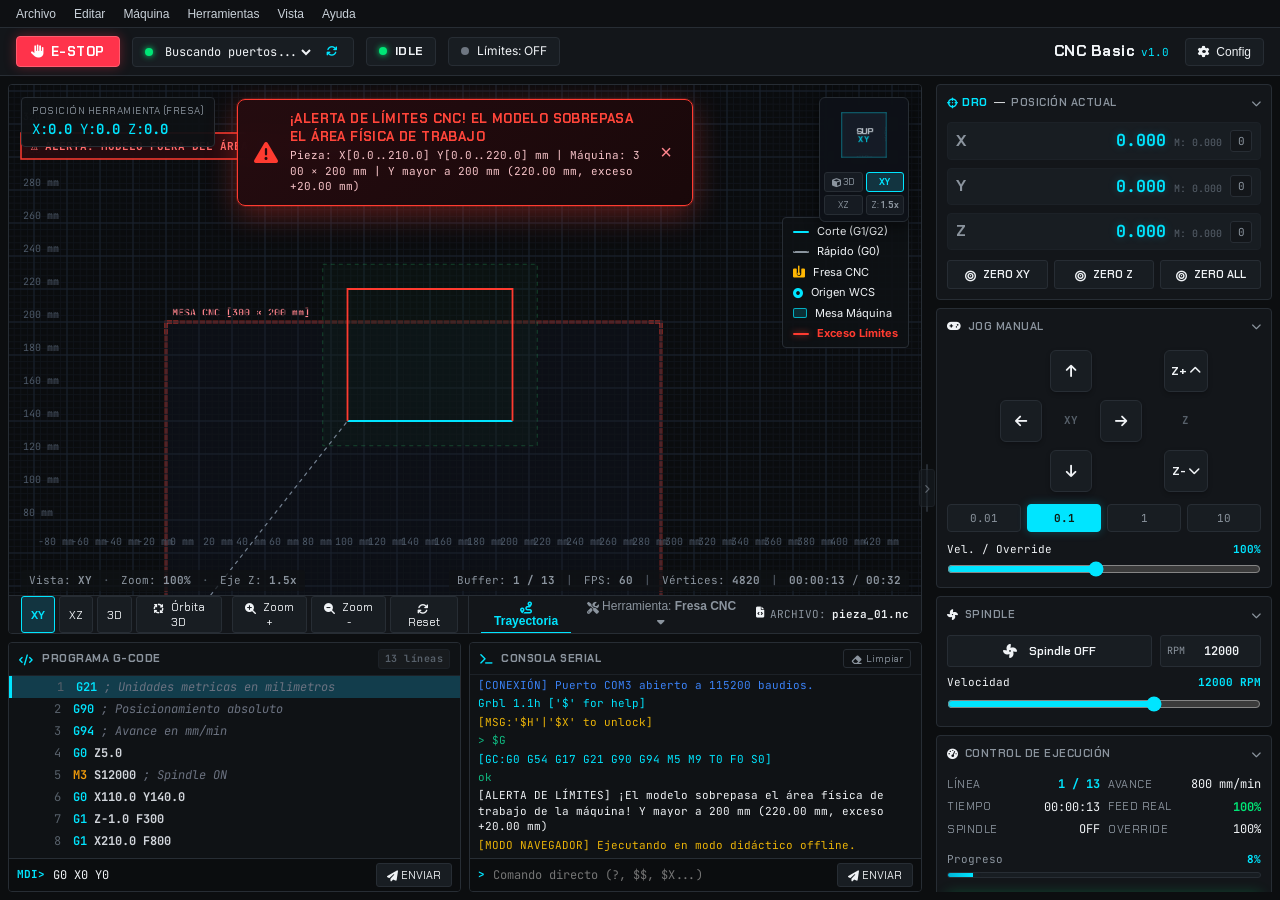
==== gui/index.html @ 0da4cb98 "Reorganizar estructura en modulos core/gui/gcode_samples, soporte para lapiz didactico y seguridad d" ====
<!DOCTYPE html>
<html lang="es">
<head>
  <meta charset="UTF-8">
  <meta name="viewport" content="width=device-width, initial-scale=1.0">
  <title>CNC Basic v1.0 - Interfaz de Control CNC Educativa</title>
  <meta name="description" content="Interfaz didáctica de control numérico computarizado (CNC) basada en firmware GRBL v1.1 para Trabajo Terminal (ESCOM - IPN).">
  <!-- Google Fonts -->
  <link rel="preconnect" href="https://fonts.googleapis.com">
  <link rel="preconnect" href="https://fonts.gstatic.com" crossorigin>
  <link href="https://fonts.googleapis.com/css2?family=Chakra+Petch:wght@400;600;700&family=Inter:wght@400;500;600;700&family=JetBrains+Mono:wght@400;500;700&display=swap" rel="stylesheet">
  <!-- Font Awesome CDN -->
  <link rel="stylesheet" href="https://cdnjs.cloudflare.com/ajax/libs/font-awesome/6.5.1/css/all.min.css" integrity="sha512-DTOQO9RWCH3ppGqcWaEA1BIZOC6xxalwEsw9c2QQeAIftl+Vegovlnee1c9QX4TctnWMn13TZye+giMm8e2LwA==" crossorigin="anonymous" referrerpolicy="no-referrer" />
  <link rel="stylesheet" href="styles.css">
</head>
<body class="theme-dark">

  <!-- ================= TOP MENUBAR ================= -->
  <header class="app-menubar" id="main-menubar">
    <nav class="menu-nav">
      <div class="menu-item" id="menu-archivo">
        <button class="menu-btn" type="button">Archivo</button>
        <div class="dropdown-menu">
          <button class="dropdown-item" id="btn-menu-open-file"><i class="fa-solid fa-folder-open"></i> Abrir Archivo G-Code... <span class="shortcut">Ctrl+O</span></button>
          <button class="dropdown-item" id="btn-menu-load-sample"><i class="fa-solid fa-file-code"></i> Cargar pieza_01.nc (Demo)</button>
          <div class="dropdown-divider"></div>
          <button class="dropdown-item" id="btn-menu-save-gcode"><i class="fa-solid fa-floppy-disk"></i> Guardar G-Code <span class="shortcut">Ctrl+S</span></button>
          <div class="dropdown-divider"></div>
          <button class="dropdown-item" id="btn-menu-export-log"><i class="fa-solid fa-file-export"></i> Exportar Bitácora de Sesión</button>
        </div>
      </div>

      <div class="menu-item" id="menu-editar">
        <button class="menu-btn" type="button">Editar</button>
        <div class="dropdown-menu">
          <button class="dropdown-item" id="btn-menu-clear-gcode"><i class="fa-solid fa-eraser"></i> Limpiar Programa</button>
          <button class="dropdown-item" id="btn-menu-clear-console"><i class="fa-solid fa-trash-can"></i> Limpiar Consola Serial</button>
        </div>
      </div>

      <div class="menu-item" id="menu-maquina">
        <button class="menu-btn" type="button">Máquina</button>
        <div class="dropdown-menu">
          <button class="dropdown-item" id="btn-menu-homing"><i class="fa-solid fa-house"></i> Ciclo de Homing ($H)</button>
          <button class="dropdown-item" id="btn-menu-unlock"><i class="fa-solid fa-lock-open"></i> Desbloquear Alarma ($X)</button>
          <button class="dropdown-item" id="btn-menu-reset-grbl"><i class="fa-solid fa-rotate-right"></i> Reset Software (Ctrl+X)</button>
          <div class="dropdown-divider"></div>
          <button class="dropdown-item" id="btn-menu-goto-origin"><i class="fa-solid fa-location-crosshairs"></i> Ir a Cero Pieza (G0 X0 Y0 Z0)</button>
        </div>
      </div>

      <div class="menu-item" id="menu-herramientas">
        <button class="menu-btn" type="button">Herramientas</button>
        <div class="dropdown-menu">
          <button class="dropdown-item" id="btn-menu-select-tool"><i class="fa-solid fa-pen-ruler"></i> Tipo de Herramienta (Fresa / Lápiz)...</button>
          <div class="dropdown-divider"></div>
          <button class="dropdown-item" id="btn-menu-heightmap"><i class="fa-solid fa-layer-group"></i> Mapa de Alturas (Auto-Level)</button>
          <button class="dropdown-item" id="btn-menu-calibration"><i class="fa-solid fa-ruler-combined"></i> Asistente de Calibración Pasos/mm</button>
          <button class="dropdown-item" id="btn-menu-macros"><i class="fa-solid fa-bolt"></i> Comandos Rápidos de Usuario</button>
        </div>
      </div>

      <div class="menu-item" id="menu-vista">
        <button class="menu-btn" type="button">Vista</button>
        <div class="dropdown-menu">
          <button class="dropdown-item" id="btn-menu-view-xy"><i class="fa-solid fa-vector-square"></i> Vista XY (Planta)</button>
          <button class="dropdown-item" id="btn-menu-view-xz"><i class="fa-solid fa-bars-staggered"></i> Vista XZ (Frontal)</button>
          <button class="dropdown-item" id="btn-menu-view-3d"><i class="fa-solid fa-cube"></i> Vista 3D Isométrica</button>
          <div class="dropdown-divider"></div>
          <button class="dropdown-item" id="btn-menu-toggle-grid"><i class="fa-solid fa-border-all"></i> Alternar Cuadrícula</button>
          <button class="dropdown-item" id="btn-menu-fullscreen"><i class="fa-solid fa-expand"></i> Pantalla Completa <span class="shortcut">F11</span></button>
        </div>
      </div>

      <div class="menu-item" id="menu-ayuda">
        <button class="menu-btn" type="button">Ayuda</button>
        <div class="dropdown-menu">
          <button class="dropdown-item" id="btn-menu-gcode-dict"><i class="fa-solid fa-book-bookmark"></i> Diccionario G-Code Interactivo</button>
          <button class="dropdown-item" id="btn-menu-manual"><i class="fa-solid fa-book-open"></i> Guía Rápida de Operación CNC</button>
          <div class="dropdown-divider"></div>
          <button class="dropdown-item" id="btn-menu-about"><i class="fa-solid fa-circle-info"></i> Acerca de CNC Basic v1.0 (TT ESCOM)</button>
        </div>
      </div>
    </nav>
  </header>

  <!-- ================= TOP HEADER STATUS BAR ================= -->
  <section class="app-statusbar" id="main-statusbar">
    <div class="statusbar-left">
      <!-- Big E-STOP Button -->
      <button class="btn-estop" id="btn-estop" title="Parada de Emergencia Inmediata">
        <i class="fa-solid fa-hand estop-icon"></i> E-STOP
      </button>

      <!-- Serial Port Dropdown Pill -->
      <div class="status-pill pill-port" id="pill-serial-port">
        <span class="indicator-dot dot-connected" id="port-status-dot"></span>
        <select class="port-select" id="select-com-port" title="Puerto COM detectado">
          <option value="" disabled selected>Buscando puertos...</option>
        </select>
        <button class="btn-refresh-port" id="btn-refresh-ports" type="button" title="Actualizar puertos COM">
          <i class="fa-solid fa-arrows-rotate"></i>
        </button>
      </div>

      <!-- Machine State Pill -->
      <div class="status-pill pill-state" id="pill-machine-state">
        <span class="indicator-dot dot-idle" id="state-status-dot"></span>
        <span class="state-label" id="lbl-machine-state">IDLE</span>
      </div>

      <!-- Quick Unlock Alarm Button ($X) -->
      <button class="btn-quick-unlock hidden" id="btn-quick-unlock" title="Desbloquear Alarma de Seguridad ($X)">
        <i class="fa-solid fa-lock-open"></i> DESBLOQUEAR ($X)
      </button>

      <!-- Limits Pill -->
      <div class="status-pill pill-limits" id="pill-limits-state" title="Estado de sensores de límite fin de carrera">
        <span class="indicator-dot dot-off" id="limits-status-dot"></span>
        <span class="limits-label" id="lbl-limits-state">Límites: OFF</span>
      </div>
    </div>

    <div class="statusbar-right">
      <div class="app-branding">
        <span class="brand-title">CNC Basic</span>
        <span class="brand-version">v1.0</span>
      </div>
      <button class="btn-config" id="btn-open-config" title="Configuración del Sistema">
        <i class="fa-solid fa-gear gear-icon"></i> Config
      </button>
    </div>
  </section>

  <!-- ================= MAIN WORKSPACE GRID ================= -->
  <main class="app-workspace">

    <!-- LEFT COLUMN: VISUALIZER + BOTTOM PANELS -->
    <div class="workspace-center">

      <!-- 2D / 3D CANVAS VISUALIZER CONTAINER -->
      <section class="visualizer-container" id="visualizer-container">
        <!-- Floating Tool Position Badge (Top-Left) -->
        <div class="overlay-floating-badge badge-pos" id="badge-tool-pos">
          <span class="badge-title" id="lbl-badge-tool-title">POSICIÓN HERRAMIENTA (FRESA)</span>
          <span class="badge-coords">X:<b id="v-tool-x">0.0</b> Y:<b id="v-tool-y">0.0</b> Z:<b id="v-tool-z">0.0</b></span>
        </div>

        <!-- Cubo de Navegación 3D (ViewCube) para orientarse y moverse en los 3 ejes -->
        <div class="viewcube-container" id="viewcube-container" title="Cubo de Navegación 3D - Clic en caras o arrastre para orbitar en los 3 ejes (X, Y, Z)">
          <div class="viewcube-stage" id="viewcube-stage">
            <div class="viewcube-cube" id="viewcube-cube">
              <div class="viewcube-face face-top" data-face="top" title="Vista Superior (Plano XY)">
                <span>SUP</span>
                <span class="sub-label">XY</span>
              </div>
              <div class="viewcube-face face-front" data-face="front" title="Vista Frontal (Eje Z / XZ)">
                <span>FRO</span>
                <span class="sub-label">XZ</span>
              </div>
              <div class="viewcube-face face-right" data-face="right" title="Vista Lateral Derecha (YZ)">
                <span>DER</span>
                <span class="sub-label">YZ</span>
              </div>
              <div class="viewcube-face face-back" data-face="back" title="Vista Trasera">
                <span>TRA</span>
              </div>
              <div class="viewcube-face face-left" data-face="left" title="Vista Lateral Izquierda">
                <span>IZQ</span>
              </div>
              <div class="viewcube-face face-bottom" data-face="bottom" title="Vista Inferior">
                <span>INF</span>
              </div>
            </div>
          </div>
          <div class="viewcube-toolbar">
            <button class="vc-action-btn" id="vc-btn-iso" title="Vista Isométrica 3D"><i class="fa-solid fa-cube"></i> 3D</button>
            <button class="vc-action-btn" id="vc-btn-xy" title="Plano Superior XY">XY</button>
            <button class="vc-action-btn" id="vc-btn-xz" title="Plano Frontal XZ (Eje Z)">XZ</button>
            <button class="vc-action-btn" id="vc-btn-zscale" title="Realzar Profundidad del Eje Z">Z: <b id="vc-lbl-zscale">1.5x</b></button>
          </div>
        </div>

        <!-- Floating Legend Badge (Top-Right, debajo del ViewCube) -->
        <div class="overlay-floating-badge badge-legend" id="badge-legend">
          <div class="legend-row">
            <span class="legend-line line-cut"></span>
            <span class="legend-text">Corte (G1/G2)</span>
          </div>
          <div class="legend-row">
            <span class="legend-line line-rapid"></span>
            <span class="legend-text">Rápido (G0)</span>
          </div>
          <div class="legend-row">
            <i class="fa-solid fa-bore-hole legend-symbol icon-tool" id="legend-icon-tool"></i>
            <span class="legend-text" id="legend-text-tool">Fresa CNC</span>
          </div>
          <div class="legend-row">
            <i class="fa-solid fa-circle-dot legend-symbol icon-origin"></i>
            <span class="legend-text">Origen WCS</span>
          </div>
          <div class="legend-row">
            <span class="legend-symbol icon-bed"></span>
            <span class="legend-text">Mesa Máquina</span>
          </div>
          <div class="legend-row" id="legend-row-exceso" style="display: none;">
            <span class="legend-line line-cut-oob"></span>
            <span class="legend-text" style="color: #ff3b30; font-weight: bold;">Exceso Límites</span>
          </div>
        </div>

        <!-- HTML5 Interactive Canvas -->
        <div class="canvas-wrapper">
          <canvas id="cnc-canvas"></canvas>
          <!-- Banner de alerta por desbordamiento de límites de la máquina -->
          <div class="out-of-bounds-banner hidden" id="banner-limites-maquina">
            <div class="oob-content">
              <i class="fa-solid fa-triangle-exclamation oob-icon"></i>
              <div class="oob-text">
                <span class="oob-title">¡ALERTA DE LÍMITES CNC! El modelo sobrepasa el área física de trabajo</span>
                <span class="oob-desc" id="lbl-limites-detalle">Pieza: [0 a 0 mm] | Límite Máquina ($130/$131): 300 × 200 mm</span>
              </div>
            </div>
            <button class="oob-close-btn" id="btn-cerrar-alerta-limites" type="button" title="Ocultar advertencia">&times;</button>
          </div>
        </div>

        <!-- Canvas Bottom-Left Overlay -->
        <div class="overlay-bottom-left" id="overlay-view-info">
          <span>Vista: <b id="lbl-view-mode">XY</b></span>
          <span class="divider">·</span>
          <span>Zoom: <b id="lbl-view-zoom">100%</b></span>
          <span class="divider">·</span>
          <span>Eje Z: <b id="lbl-view-zscale">1.5x</b></span>
        </div>

        <!-- Canvas Bottom-Right Telemetry Overlay -->
        <div class="overlay-bottom-right" id="overlay-telemetry">
          <span>Buffer: <b id="tele-buffer">13 / 13</b></span>
          <span class="divider">|</span>
          <span>FPS: <b id="tele-fps">60</b></span>
          <span class="divider">|</span>
          <span>Vértices: <b id="tele-vertices">4820</b></span>
          <span class="divider">|</span>
          <span id="tele-time-info"><b id="tele-elapsed">00:00:13</b> / <b id="tele-total">00:08:45</b></span>
        </div>

        <!-- Visualizer Bottom Control Bar -->
        <div class="visualizer-controls-bar">
          <div class="viz-btn-group view-modes">
            <button class="viz-btn active" id="btn-view-xy">XY</button>
            <button class="viz-btn" id="btn-view-xz">XZ</button>
            <button class="viz-btn" id="btn-view-3d">3D</button>
            <button class="viz-btn" id="btn-view-orbit" title="Modo Órbita 3D"><i class="fa-solid fa-arrows-spin"></i> Órbita 3D</button>
          </div>

          <div class="viz-btn-group zoom-controls">
            <button class="viz-btn" id="btn-zoom-in"><i class="fa-solid fa-magnifying-glass-plus"></i> Zoom +</button>
            <button class="viz-btn" id="btn-zoom-out"><i class="fa-solid fa-magnifying-glass-minus"></i> Zoom -</button>
            <button class="viz-btn" id="btn-zoom-reset"><i class="fa-solid fa-arrows-rotate"></i> Reset</button>
          </div>

          <div class="viz-tabs">
            <button class="viz-tab active" id="tab-trayectoria"><i class="fa-solid fa-route"></i> Trayectoria</button>
            <button class="viz-tab" id="tab-herramienta" title="Cambiar tipo de herramienta activa"><i class="fa-solid fa-screwdriver-wrench"></i> Herramienta: <b id="lbl-nombre-herramienta">Fresa CNC</b> <i class="fa-solid fa-caret-down"></i></button>
          </div>

          <div class="loaded-file-indicator">
            <i class="fa-solid fa-file-code file-icon"></i>
            <span class="file-label">ARCHIVO:</span>
            <span class="file-name" id="lbl-loaded-filename">pieza_01.nc</span>
          </div>
        </div>
      </section>

      <!-- BOTTOM SPLIT: 1) G-CODE, 2) CONSOLA SERIAL, 3) CONTROL DE EJECUCIÓN (SEPARADOS Y VISIBLES SIMULTÁNEAMENTE) -->
      <section class="bottom-split-panel">

        <!-- 1. Panel Independiente de G-CODE -->
        <div class="panel-box panel-code-standalone">
          <div class="panel-title-bar">
            <span><i class="fa-solid fa-code text-cyan"></i> PROGRAMA G-CODE</span>
            <span class="panel-badge-info" id="lbl-gcode-count">0 líneas</span>
          </div>
          <div class="gcode-editor-viewport" id="gcode-list-viewport">
            <ul class="gcode-lines-list" id="gcode-lines-container">
              <!-- Líneas G-code cargadas dinámicamente -->
            </ul>
          </div>
          <!-- Barra de Entrada MDI -->
          <div class="mdi-bar">
            <span class="mdi-prefix">MDI&gt;</span>
            <input type="text" class="mdi-input" id="mdi-input-cmd" value="G0 X0 Y0" placeholder="Comando G-code (G0 X0, G91...)">
            <button class="btn-mdi-send" id="btn-mdi-send" title="Enviar comando MDI"><i class="fa-solid fa-paper-plane"></i> ENVIAR</button>
          </div>
        </div>

        <!-- 2. Panel Independiente de CONSOLA SERIAL (GRBL) -->
        <div class="panel-box panel-console-standalone">
          <div class="panel-title-bar">
            <span><i class="fa-solid fa-terminal text-cyan"></i> CONSOLA SERIAL</span>
            <button class="btn-header-clean" id="btn-quick-clean-console" title="Limpiar bitácora serial"><i class="fa-solid fa-eraser"></i> Limpiar</button>
          </div>
          <div class="console-viewport" id="console-output">
            <div class="console-line c-system">[CONEXIÓN] Puerto COM3 abierto a 115200 baudios.</div>
            <div class="console-line c-grbl">Grbl 1.1h ['$' for help]</div>
            <div class="console-line c-info">[MSG:'$H'|'$X' to unlock]</div>
            <div class="console-line c-ok">&gt; $G</div>
            <div class="console-line c-grbl">[GC:G0 G54 G17 G21 G90 G94 M5 M9 T0 F0 S0]</div>
            <div class="console-line c-ok">ok</div>
          </div>
          <!-- Barra de Entrada Serial Directa -->
          <div class="console-input-bar">
            <span class="mdi-prefix">&gt;</span>
            <input type="text" class="mdi-input" id="console-cmd-input" placeholder="Comando directo (?, $$, $X...)">
            <button class="btn-mdi-send" id="btn-console-send" title="Enviar comando a GRBL"><i class="fa-solid fa-paper-plane"></i> ENVIAR</button>
          </div>
        </div>

      </section>
    </div>

    <!-- SEPARADOR / RESIZER REDIMENSIONABLE LATERAL (AJUSTE HACIA LA DERECHA) -->
    <div class="sidebar-resizer" id="sidebar-resizer" title="Arrastrar para ajustar ancho hacia la derecha | Doble clic para tamaño rápido">
      <div class="resizer-handle-line"></div>
      <button class="btn-resizer-toggle" id="btn-toggle-sidebar" title="Ocultar / Mostrar panel lateral">
        <i class="fa-solid fa-chevron-right" id="icon-toggle-sidebar"></i>
      </button>
    </div>

    <!-- RIGHT COLUMN: DRO & MANUAL MACHINE CONTROLS -->
    <aside class="workspace-sidebar" id="main-sidebar">

      <!-- DRO: POSICIÓN ACTUAL -->
      <section class="sidebar-block dro-block" id="block-dro">
        <div class="sidebar-header collapsible" title="Clic para colapsar / expandir">
          <span class="title-cyan"><i class="fa-solid fa-crosshairs"></i> DRO</span>
          <span class="header-divider">—</span>
          <span class="title-sub">POSICIÓN ACTUAL</span>
          <i class="fa-solid fa-chevron-down block-toggle-chevron"></i>
        </div>

        <div class="dro-axes-container">
          <!-- EJE X -->
          <div class="dro-axis-row" id="dro-row-x">
            <div class="axis-badge">X</div>
            <div class="axis-readout">
              <div class="coord-value-big" id="dro-val-x">0.000</div>
              <div class="coord-subtext">M: <span id="dro-mach-x">0.000</span></div>
            </div>
            <button class="btn-zero-axis" id="btn-zero-x" title="Poner eje X en cero">0</button>
          </div>

          <!-- EJE Y -->
          <div class="dro-axis-row" id="dro-row-y">
            <div class="axis-badge">Y</div>
            <div class="axis-readout">
              <div class="coord-value-big" id="dro-val-y">0.000</div>
              <div class="coord-subtext">M: <span id="dro-mach-y">0.000</span></div>
            </div>
            <button class="btn-zero-axis" id="btn-zero-y" title="Poner eje Y en cero">0</button>
          </div>

          <!-- EJE Z -->
          <div class="dro-axis-row" id="dro-row-z">
            <div class="axis-badge">Z</div>
            <div class="axis-readout">
              <div class="coord-value-big" id="dro-val-z">0.000</div>
              <div class="coord-subtext">M: <span id="dro-mach-z">0.000</span></div>
            </div>
            <button class="btn-zero-axis" id="btn-zero-z" title="Poner eje Z en cero">0</button>
          </div>
        </div>

        <!-- Zero Buttons Group -->
        <div class="dro-actions-row">
          <button class="btn-secondary-action" id="btn-zero-xy"><i class="fa-solid fa-bullseye"></i> ZERO XY</button>
          <button class="btn-secondary-action" id="btn-zero-z-action"><i class="fa-solid fa-bullseye"></i> ZERO Z</button>
          <button class="btn-secondary-action" id="btn-zero-all"><i class="fa-solid fa-bullseye"></i> ZERO ALL</button>
        </div>
      </section>

      <!-- JOG MANUAL -->
      <section class="sidebar-block jog-block" id="block-jog">
        <div class="sidebar-header collapsible" title="Clic para colapsar / expandir">
          <i class="fa-solid fa-gamepad header-icon"></i>
          <span class="title-sub">JOG MANUAL</span>
          <i class="fa-solid fa-chevron-down block-toggle-chevron"></i>
        </div>

        <div class="jog-content">
          <!-- Directional Jog Pads -->
          <div class="jog-pads-container">
            <!-- XY D-Pad -->
            <div class="dpad-xy">
              <div class="dpad-cell"></div>
              <button class="jog-btn jog-up" id="btn-jog-y-plus" title="Y+ Adelante"><i class="fa-solid fa-arrow-up"></i></button>
              <div class="dpad-cell"></div>

              <button class="jog-btn jog-left" id="btn-jog-x-minus" title="X- Izquierda"><i class="fa-solid fa-arrow-left"></i></button>
              <div class="dpad-center-label">XY</div>
              <button class="jog-btn jog-right" id="btn-jog-x-plus" title="X+ Derecha"><i class="fa-solid fa-arrow-right"></i></button>

              <div class="dpad-cell"></div>
              <button class="jog-btn jog-down" id="btn-jog-y-minus" title="Y- Atrás"><i class="fa-solid fa-arrow-down"></i></button>
              <div class="dpad-cell"></div>
            </div>

            <!-- Z Column Pad -->
            <div class="dpad-z">
              <button class="jog-btn jog-z-up" id="btn-jog-z-plus" title="Z+ Subir Herramienta">Z+ <i class="fa-solid fa-chevron-up"></i></button>
              <div class="dpad-z-label">Z</div>
              <button class="jog-btn jog-z-down" id="btn-jog-z-minus" title="Z- Bajar Herramienta">Z- <i class="fa-solid fa-chevron-down"></i></button>
            </div>
          </div>

          <!-- Step Increments -->
          <div class="jog-increments-row">
            <button class="step-btn" data-step="0.01">0.01</button>
            <button class="step-btn active" data-step="0.1">0.1</button>
            <button class="step-btn" data-step="1">1</button>
            <button class="step-btn" data-step="10">10</button>
          </div>

          <!-- Jog Feedrate / Speed -->
          <div class="jog-speed-control">
            <div class="speed-label-row">
              <span class="speed-txt">Vel. / Override</span>
              <span class="speed-val highlight-cyan" id="lbl-jog-vel">100%</span>
            </div>
            <input type="range" class="speed-slider" id="slider-jog-speed" min="10" max="200" value="100" step="5" title="Modificador de velocidad y tiempo estimado (10% a 200%)">
          </div>
        </div>
      </section>

      <!-- SPINDLE (HUSILLO) -->
      <section class="sidebar-block spindle-block" id="block-spindle">
        <div class="sidebar-header collapsible" title="Clic para colapsar / expandir">
          <i class="fa-solid fa-fan header-icon"></i>
          <span class="title-sub">SPINDLE</span>
          <i class="fa-solid fa-chevron-down block-toggle-chevron"></i>
        </div>

        <div class="spindle-content">
          <div class="spindle-actions-row">
            <button class="btn-spindle-toggle" id="btn-spindle-toggle">
              <i class="fa-solid fa-fan spindle-icon" id="spindle-fan-icon"></i>
              <span id="lbl-spindle-btn-text">Spindle OFF</span>
            </button>
            <div class="spindle-rpm-badge">
              <span class="rpm-label">RPM</span>
              <input type="number" class="rpm-input" id="input-spindle-rpm" value="12000" min="0" max="24000" step="500">
            </div>
          </div>

          <div class="spindle-speed-info">
            <span class="speed-legend">Velocidad</span>
            <span class="speed-live-val highlight-cyan" id="lbl-spindle-speed-live">12000 RPM</span>
          </div>

          <input type="range" class="spindle-slider" id="slider-spindle-override" min="0" max="150" value="100" title="Override Spindle (0% a 150%)">
        </div>
      </section>

      <!-- CONTROL DE EJECUCIÓN (DEBAJO DEL SPINDLE) -->
      <section class="sidebar-block execution-control-block" id="block-execution">
        <div class="sidebar-header collapsible" title="Clic para modo compacto (ocultar / mostrar telemetría)">
          <i class="fa-solid fa-gauge-high header-icon text-cyan"></i>
          <span class="title-sub">CONTROL DE EJECUCIÓN</span>
          <i class="fa-solid fa-chevron-down block-toggle-chevron"></i>
        </div>

        <div class="execution-control-body">
          <div class="telemetry-grid">
            <div class="tele-item">
              <span class="tele-label">LÍNEA</span>
              <span class="tele-val highlight-cyan" id="metric-line">1 / 13</span>
            </div>
            <div class="tele-item">
              <span class="tele-label">AVANCE</span>
              <span class="tele-val" id="metric-feed">800 mm/min</span>
            </div>
            <div class="tele-item">
              <span class="tele-label">TIEMPO</span>
              <span class="tele-val" id="metric-time">00:00:13</span>
            </div>
            <div class="tele-item">
              <span class="tele-label">FEED REAL</span>
              <span class="tele-val highlight-green" id="metric-feed-pct">100%</span>
            </div>
            <div class="tele-item">
              <span class="tele-label">SPINDLE</span>
              <span class="tele-val" id="metric-spindle-state">OFF</span>
            </div>
            <div class="tele-item">
              <span class="tele-label">OVERRIDE</span>
              <span class="tele-val" id="metric-override">100%</span>
            </div>
          </div>

          <!-- Barra de Progreso -->
          <div class="progress-section">
            <div class="progress-labels">
              <span class="prog-label">Progreso</span>
              <span class="prog-pct highlight-cyan" id="lbl-progress-percent">0%</span>
            </div>
            <div class="progress-track">
              <div class="progress-bar-fill" id="progress-bar-fill" style="width: 0%;"></div>
            </div>
          </div>

          <!-- Botones de Acción de Mecanizado -->
          <div class="execution-actions">
            <button class="btn-start-execution" id="btn-execution-action">
              <i class="fa-solid fa-play"></i> START
            </button>
            <button class="btn-pause-execution hidden" id="btn-execution-pause">
              <i class="fa-solid fa-pause"></i> PAUSA
            </button>
            <button class="btn-stop-execution hidden" id="btn-execution-stop">
              <i class="fa-solid fa-stop"></i> DETENER
            </button>
          </div>
        </div>
      </section>

    </aside>

  </main>

  <!-- ================= MODAL DE CONFIGURACIÓN (FIGURAS 6-13 DEL TT) ================= -->
  <div class="modal-backdrop hidden" id="modal-config-backdrop">
    <div class="modal-dialog modal-large">
      <div class="modal-header">
        <div class="modal-title-group">
          <i class="fa-solid fa-sliders modal-icon"></i>
          <h2 class="modal-title">Configuración del Sistema CNC</h2>
          <span class="modal-subtitle">Parámetros GRBL v1.1 &amp; Preferencias de Usuario</span>
        </div>
        <button class="btn-modal-close" id="btn-close-config-modal"><i class="fa-solid fa-xmark"></i></button>
      </div>

      <div class="modal-body modal-split">
        <!-- Sidebar Navigation of Config Sections -->
        <nav class="config-nav-tabs">
          <button class="cfg-tab-btn active" data-target="cfg-tab-conexion">
            <i class="fa-solid fa-network-wired tab-icon"></i> Ajustes de Conexión
          </button>
          <button class="cfg-tab-btn" data-target="cfg-tab-maquina">
            <i class="fa-solid fa-microchip tab-icon"></i> Info de la Máquina
          </button>
          <button class="cfg-tab-btn" data-target="cfg-tab-emisor">
            <i class="fa-solid fa-tower-broadcast tab-icon"></i> Ajustes Emisor
          </button>
          <button class="cfg-tab-btn" data-target="cfg-tab-ui">
            <i class="fa-solid fa-palette tab-icon"></i> Interfaz de Usuario
          </button>
          <button class="cfg-tab-btn" data-target="cfg-tab-atajos">
            <i class="fa-solid fa-keyboard tab-icon"></i> Ajustes y Atajos
          </button>
          <button class="cfg-tab-btn" data-target="cfg-tab-visualizador">
            <i class="fa-solid fa-eye tab-icon"></i> Ajustes Visualizador
          </button>
          <button class="cfg-tab-btn" data-target="cfg-tab-consola">
            <i class="fa-solid fa-terminal tab-icon"></i> Ajustes Consola
          </button>
          <button class="cfg-tab-btn" data-target="cfg-tab-macros">
            <i class="fa-solid fa-bolt tab-icon"></i> Comandos de Usuario
          </button>
          <button class="cfg-tab-btn" data-target="cfg-tab-heightmap">
            <i class="fa-solid fa-layer-group tab-icon"></i> Mapa de Alturas
          </button>
          <button class="cfg-tab-btn cfg-tab-credits-highlight" data-target="cfg-tab-creditos">
            <i class="fa-solid fa-award tab-icon"></i> Derechos de Autor y Agradecimientos
          </button>
        </nav>

        <!-- Dynamic Content Panels for Config -->
        <div class="config-content-panels">

          <!-- 1. Ajustes de Conexión (Fig. 6) -->
          <div class="cfg-panel active" id="cfg-tab-conexion">
            <h3 class="panel-section-title"><i class="fa-solid fa-network-wired"></i> Ajustes de Conexión Serial (UART)</h3>
            <div class="form-grid">
              <div class="form-group">
                <label>Puerto Serial COM:</label>
                <select class="form-control" id="cfg-port">
                  <option value="COM3" selected>COM3 (Arduino Nano / Uno CH340)</option>
                  <option value="COM1">COM1 (Puerto de comunicaciones)</option>
                  <option value="COM4">COM4 (USB Serial Device)</option>
                </select>
              </div>
              <div class="form-group">
                <label>Velocidad de Baudios:</label>
                <select class="form-control" id="cfg-baud">
                  <option value="115200" selected>115200 baudios (Recomendado GRBL v1.1)</option>
                  <option value="9600">9600 baudios</option>
                  <option value="57600">57600 baudios</option>
                  <option value="250000">250000 baudios</option>
                </select>
              </div>
              <div class="form-group">
                <label>Tamaño de Buffer de Comandos:</label>
                <input type="number" class="form-control" value="128" min="64" max="256">
                <small class="form-help">Planificación de movimiento GRBL (RX buffer por defecto: 128 bytes).</small>
              </div>
              <div class="form-group checkbox-group">
                <label><input type="checkbox" checked> Habilitar DTR Reset al conectar</label>
                <label><input type="checkbox" checked> Comprobación de Eco (OK check)</label>
              </div>
            </div>
          </div>

          <!-- 2. Información de la Máquina (Fig. 7) -->
          <div class="cfg-panel" id="cfg-tab-maquina">
            <h3 class="panel-section-title"><i class="fa-solid fa-microchip"></i> Parámetros del Controlador CNC (GRBL)</h3>
            <div class="form-grid">
              <div class="form-group">
                <label>Firmware Detectado:</label>
                <input type="text" class="form-control" value="GRBL v1.1h [ESCOM Didáctico]" readonly>
              </div>
              <div class="form-group">
                <label>$100 - Pasos/mm Eje X:</label>
                <input type="number" class="form-control" id="cfg-step-x" value="250.000" step="0.001">
              </div>
              <div class="form-group">
                <label>$101 - Pasos/mm Eje Y:</label>
                <input type="number" class="form-control" id="cfg-step-y" value="250.000" step="0.001">
              </div>
              <div class="form-group">
                <label>$102 - Pasos/mm Eje Z:</label>
                <input type="number" class="form-control" id="cfg-step-z" value="400.000" step="0.001">
              </div>
              <div class="form-group">
                <label>$130 - Recorrido Máx X (mm):</label>
                <input type="number" class="form-control" id="cfg-travel-x" value="300.000" step="0.1" min="10">
              </div>
              <div class="form-group">
                <label>$131 - Recorrido Máx Y (mm):</label>
                <input type="number" class="form-control" id="cfg-travel-y" value="200.000" step="0.1" min="10">
              </div>
              <div class="form-group">
                <label>$132 - Recorrido Máx Z (mm):</label>
                <input type="number" class="form-control" id="cfg-travel-z" value="60.000" step="0.1" min="10">
              </div>
            </div>
          </div>

          <!-- 3. Ajustes Emisor (Fig. 8) -->
          <div class="cfg-panel" id="cfg-tab-emisor">
            <h3 class="panel-section-title"><i class="fa-solid fa-tower-broadcast"></i> Ajustes del Emisor de Código G (Streamer)</h3>
            <div class="form-grid">
              <div class="form-group">
                <label>Modo de Envío de Líneas:</label>
                <select class="form-control">
                  <option selected>Conteo de Caracteres en Búfer (Character-Counting)</option>
                  <option>Respuesta Simple Enviar/Esperar (Send-Response)</option>
                </select>
              </div>
              <div class="form-group">
                <label>Frecuencia de Polling de Estado (?):</label>
                <input type="number" class="form-control" value="100" min="50" max="1000">
                <small class="form-help">Intervalo en milisegundos para telemetría DRO.</small>
              </div>
              <div class="form-group checkbox-group">
                <label><input type="checkbox" checked> Omitir líneas vacías y comentarios</label>
                <label><input type="checkbox" checked> Pausa segura ante comando M6 (Cambio de herramienta)</label>
              </div>
            </div>
          </div>

          <!-- 4. Ajustes Interfaz de Usuario (Fig. 9) -->
          <div class="cfg-panel" id="cfg-tab-ui">
            <h3 class="panel-section-title"><i class="fa-solid fa-palette"></i> Personalización de la Interfaz</h3>
            <div class="form-grid">
              <div class="form-group">
                <label>Tema Visual:</label>
                <select class="form-control" id="cfg-theme-select">
                  <option value="dark" selected>Modo Oscuro Industrial (Aerospace Dark)</option>
                  <option value="cyber">Cyberpunk High Contrast</option>
                  <option value="classic">Gris Técnico Clásico</option>
                </select>
              </div>
              <div class="form-group">
                <label>Sistema de Unidades:</label>
                <select class="form-control">
                  <option selected>Milímetros (Métrico - G21)</option>
                  <option>Pulgadas (Imperial - G20)</option>
                </select>
              </div>
              <div class="form-group">
                <label>Número de Decimales en DRO:</label>
                <select class="form-control">
                  <option selected>3 decimales (0.001 mm)</option>
                  <option>2 decimales (0.01 mm)</option>
                  <option>4 decimales (0.0001 mm)</option>
                </select>
              </div>
            </div>
          </div>

          <!-- 5. Ajustes y Atajos (Fig. 10) -->
          <div class="cfg-panel" id="cfg-tab-atajos">
            <h3 class="panel-section-title"><i class="fa-solid fa-keyboard"></i> Atajos de Teclado del Sistema</h3>
            <div class="shortcuts-table">
              <div class="shortcut-row"><span>Flechas Arriba / Abajo</span> <b>Mover Eje Y (Adelante / Atrás)</b></div>
              <div class="shortcut-row"><span>Flechas Izq / Der</span> <b>Mover Eje X (Izquierda / Derecha)</b></div>
              <div class="shortcut-row"><span>Re Pág / Av Pág</span> <b>Mover Eje Z (Subir / Bajar)</b></div>
              <div class="shortcut-row"><span>Barra Espaciadora</span> <b>Pausar / Reanudar Ejecución</b></div>
              <div class="shortcut-row"><span>Escape (ESC)</span> <b>Parada de Emergencia (E-STOP)</b></div>
              <div class="shortcut-row"><span>Ctrl + H</span> <b>Ciclo de Homing ($H)</b></div>
              <div class="shortcut-row"><span>Ctrl + X</span> <b>Resetear Firmware GRBL</b></div>
            </div>
          </div>

          <!-- 6. Ajustes Visualizador (Fig. 11) -->
          <div class="cfg-panel" id="cfg-tab-visualizador">
            <h3 class="panel-section-title"><i class="fa-solid fa-eye"></i> Ajustes del Renderizador de Trayectoria</h3>
            <div class="form-grid">
              <div class="form-group">
                <label>Color de Trayectoria de Corte (G1/G2):</label>
                <input type="color" class="form-control color-input" value="#00e5ff">
              </div>
              <div class="form-group">
                <label>Color de Movimiento Rápido (G0):</label>
                <input type="color" class="form-control color-input" value="#708090">
              </div>
              <div class="form-group checkbox-group">
                <label><input type="checkbox" checked> Mostrar retícula de herramienta en tiempo real</label>
                <label><input type="checkbox" checked> Mostrar límites de la cama de trabajo</label>
                <label><input type="checkbox" checked> Dibujar cono de fresa en modo 3D</label>
              </div>
              <div class="form-group">
                <label>Herramienta Activa:</label>
                <select class="form-control" id="cfg-select-tool-type">
                  <option value="fresa" selected>Herramienta Actual (Fresa de Corte CNC)</option>
                  <option value="lapiz">Lápiz de Grafito (Plotter Didáctico)</option>
                </select>
              </div>
            </div>
          </div>

          <!-- 7. Ajustes Consola (Fig. 12) -->
          <div class="cfg-panel" id="cfg-tab-consola">
            <h3 class="panel-section-title"><i class="fa-solid fa-terminal"></i> Ajustes de la Consola Serial de Diagnóstico</h3>
            <div class="form-grid checkbox-group">
              <label><input type="checkbox" checked> Auto-desplazamiento automático al recibir mensajes</label>
              <label><input type="checkbox" checked> Incluir marcas de tiempo (Timestamps [HH:MM:SS])</label>
              <label><input type="checkbox"> Filtrar consultas periódicas de estado (&lt;Idle...&gt;)</label>
              <label><input type="checkbox" checked> Resaltar errores y alarmas en color rojo</label>
            </div>
          </div>

          <!-- 8. Comandos de Usuario / Macros (Fig. 2 y 13) -->
          <div class="cfg-panel" id="cfg-tab-macros">
            <h3 class="panel-section-title"><i class="fa-solid fa-bolt"></i> Comandos Rápidos y Macros Educativas</h3>
            <div class="macros-list">
              <div class="macro-card">
                <div class="macro-head">
                  <span class="macro-name"><i class="fa-solid fa-bolt"></i> Sonda Cero Z (Touch Plate)</span>
                  <button class="btn-run-macro" data-macro="G38.2 Z-20 F100; G92 Z5; G0 Z15"><i class="fa-solid fa-play"></i> Ejecutar</button>
                </div>
                <code>G38.2 Z-20 F100 ; Sonda táctil<br>G92 Z5.0 ; Fijar espesor placa<br>G0 Z15.0 ; Retraer</code>
              </div>
              <div class="macro-card">
                <div class="macro-head">
                  <span class="macro-name"><i class="fa-solid fa-location-dot"></i> Aparcamiento de Seguridad (Safe Park)</span>
                  <button class="btn-run-macro" data-macro="G0 Z25; G0 X0 Y200"><i class="fa-solid fa-play"></i> Ejecutar</button>
                </div>
                <code>G90 ; Modo absoluto<br>G0 Z25.0 ; Elevar herramienta<br>G0 X0 Y200 ; Enviar mesa al frente</code>
              </div>
              <div class="macro-card">
                <div class="macro-head">
                  <span class="macro-name"><i class="fa-solid fa-fan"></i> Calentamiento de Husillo (Spindle Warmup)</span>
                  <button class="btn-run-macro" data-macro="M3 S5000; G4 P5; M3 S12000"><i class="fa-solid fa-play"></i> Ejecutar</button>
                </div>
                <code>M3 S5000 ; Encender a baja RPM<br>G4 P5 ; Esperar 5 seg<br>M3 S12000 ; Velocidad de corte</code>
              </div>
            </div>
          </div>

          <!-- 9. Mapa de Alturas / Auto-Leveling (Fig. 3) -->
          <div class="cfg-panel" id="cfg-tab-heightmap">
            <h3 class="panel-section-title"><i class="fa-solid fa-layer-group"></i> Módulo de Mapa de Alturas (Compensación de Cama)</h3>
            <p class="panel-desc">Realiza un sondeo matricial en el eje Z para compensar irregularidades de la superficie en placas PCB o grabados finos.</p>
            <div class="form-grid">
              <div class="form-group">
                <label>Matriz de Sondeo (Puntos X × Y):</label>
                <select class="form-control">
                  <option selected>5 × 5 (25 puntos de muestreo)</option>
                  <option>3 × 3 (9 puntos de muestreo)</option>
                  <option>10 × 10 (100 puntos de muestreo)</option>
                </select>
              </div>
              <div class="form-group">
                <label>Área de Exploración (X × Y mm):</label>
                <input type="text" class="form-control" value="100 mm × 80 mm">
              </div>
            </div>
            <div class="heightmap-actions">
              <button class="btn-primary-action" id="btn-start-probing"><i class="fa-solid fa-play"></i> Iniciar Muestreo Automático</button>
              <button class="btn-secondary-action" id="btn-clear-heightmap"><i class="fa-solid fa-eraser"></i> Limpiar Compensación</button>
            </div>
          </div>

          <!-- 10. DERECHOS DE AUTOR Y AGRADECIMIENTOS (NUEVO) -->
          <div class="cfg-panel" id="cfg-tab-creditos">
            <h3 class="panel-section-title"><i class="fa-solid fa-scale-balanced"></i> Derechos de Autor, Propiedad Intelectual y Agradecimientos</h3>
            
            <div class="credits-container">
              <!-- Tarjeta Institucional IPN / ESCOM -->
              <div class="credits-card institution-card">
                <div class="credits-card-header">
                  <i class="fa-solid fa-graduation-cap card-icon"></i>
                  <div>
                    <h4 class="card-title">Instituto Politécnico Nacional — ESCOM</h4>
                    <span class="card-subtitle">Trabajo Terminal 2026-B072: “Interfaz de control para máquinas CNC con fines educativos”</span>
                  </div>
                </div>
                <div class="credits-card-body">
                  <p class="credits-text">
                    Desarrollado en el marco del programa de Ingeniería en Sistemas Computacionales de la <b>Escuela Superior de Cómputo (ESCOM)</b>.
                  </p>
                  <div class="credits-people-grid">
                    <div class="person-item">
                      <span class="person-role">Director del Proyecto:</span>
                      <span class="person-name">Dr. Gelacio Castillo Cabrera</span>
                      <small class="person-desc">Agradecimiento sincero por su guía técnica, rigor metodológico y asesoría continua durante la investigación y concepción del prototipo.</small>
                    </div>
                    <div class="person-item">
                      <span class="person-role">Autores y Desarrolladores:</span>
                      <span class="person-name">Josué Martin Echeverría Arteaga</span>
                      <span class="person-name">Jonathan Uriel Paredes Martínez</span>
                      <small class="person-desc">Estudiantes de Ingeniería en Sistemas Computacionales (Contacto: jparedesm1600@alumno.ipn.mx).</small>
                    </div>
                  </div>
                </div>
              </div>

              <!-- Tarjeta de Agradecimientos a Librerías y Software Libre -->
              <div class="credits-card open-source-card">
                <div class="credits-card-header">
                  <i class="fa-solid fa-heart card-icon icon-pink"></i>
                  <div>
                    <h4 class="card-title">Agradecimientos a la Comunidad de Software Libre</h4>
                    <span class="card-subtitle">Herramientas, tipografías y recursos de código abierto utilizados</span>
                  </div>
                </div>
                <div class="credits-card-body">
                  <ul class="credits-resources-list">
                    <li>
                      <i class="fa-brands fa-font-awesome list-bullet-icon"></i>
                      <div>
                        <b>Font Awesome (Fonticons, Inc.):</b> Agradecemos a los creadores de Font Awesome por su suite iconográfica universal bajo licencia <i>SIL Open Font License 1.1 / Creative Commons CC BY 4.0</i>.
                      </div>
                    </li>
                    <li>
                      <i class="fa-solid fa-microchip list-bullet-icon"></i>
                      <div>
                        <b>Firmware GRBL v1.1:</b> Agradecimiento y reconocimiento al autor Sonny Jeon (Gnea/GRBL) y la comunidad internacional por el motor de movimiento CNC libre bajo licencia <i>GNU General Public License v3.0 (GPLv3)</i>.
                      </div>
                    </li>
                    <li>
                      <i class="fa-brands fa-google list-bullet-icon"></i>
                      <div>
                        <b>Google Fonts:</b> Tipografías abiertas <i>Chakra Petch</i> (Cadson Demak), <i>JetBrains Mono</i> (JetBrains) e <i>Inter</i> (Rasmus Andersson) bajo licencia <i>SIL Open Font License 1.1</i>.
                      </div>
                    </li>
                  </ul>
                </div>
              </div>

              <!-- Nota Legal de Derechos de Autor -->
              <div class="legal-notice-box">
                <i class="fa-solid fa-shield-halved legal-icon"></i>
                <div class="legal-text">
                  <b>Declaración de Propiedad Intelectual:</b>
                  El código fuente, mockups de interfaz y documentación de este Trabajo Terminal se encuentran protegidos conforme a la legislación nacional sobre Derechos de Autor en México (<b>INDAUTOR</b>) y la normativa institucional del <b>Instituto Politécnico Nacional</b> (Reglamento de Propiedad Intelectual del IPN).
                </div>
              </div>

            </div>
          </div>

        </div>
      </div>

      <div class="modal-footer">
        <button class="btn-secondary-action" id="btn-cancel-config">Cancelar</button>
        <button class="btn-primary-action" id="btn-save-config">Guardar Configuración</button>
      </div>
    </div>
  </div>

  <!-- ================= MODAL DICCIONARIO G-CODE ================= -->
  <div class="modal-backdrop hidden" id="modal-dict-backdrop">
    <div class="modal-dialog">
      <div class="modal-header">
        <div class="modal-title-group">
          <i class="fa-solid fa-book-bookmark modal-icon"></i>
          <h2 class="modal-title">Diccionario G-Code Didáctico (ESCOM)</h2>
        </div>
        <button class="btn-modal-close" id="btn-close-dict-modal"><i class="fa-solid fa-xmark"></i></button>
      </div>
      <div class="modal-body">
        <input type="text" class="dict-search-input" id="dict-search" placeholder="Buscar comando (ej. G0, G1, M3, G90...)">
        <div class="dict-table-container">
          <table class="dict-table">
            <thead>
              <tr><th>Comando</th><th>Función</th><th>Ejemplo Didáctico</th></tr>
            </thead>
            <tbody id="dict-table-body">
              <tr><td><code>G0</code></td><td>Movimiento rápido sin corte (avance máximo)</td><td><code>G0 X10.0 Y20.0</code></td></tr>
              <tr><td><code>G1</code></td><td>Interpolación lineal con avance de corte (F)</td><td><code>G1 X50.0 Y30.0 F800</code></td></tr>
              <tr><td><code>G2 / G3</code></td><td>Interpolación circular horario (G2) y antihorario (G3)</td><td><code>G2 X20 Y20 I5 J0 F400</code></td></tr>
              <tr><td><code>G90 / G91</code></td><td>Coordenadas absolutas (G90) / relativas (G91)</td><td><code>G90 ; Referencia al origen WCS</code></td></tr>
              <tr><td><code>G92</code></td><td>Fijar desplazamiento temporal de coordenadas</td><td><code>G92 X0 Y0 Z0 ; Nuevo cero</code></td></tr>
              <tr><td><code>M3 / M5</code></td><td>Encendido de husillo horario (M3) / Apagado (M5)</td><td><code>M3 S12000 ; 12,000 RPM</code></td></tr>
              <tr><td><code>$H</code></td><td>Ciclo de Homing (búsqueda de interruptores fin de carrera)</td><td><code>$H ; Referencia mecánica</code></td></tr>
              <tr><td><code>$X</code></td><td>Desbloquear alarma de seguridad GRBL</td><td><code>$X ; Quitar bloqueo de arranque</code></td></tr>
            </tbody>
          </table>
        </div>
      </div>
    </div>
  </div>

  <!-- ================= MODAL ALERTA DE SEGURIDAD (INTERBLOQUEO CNC) ================= -->
  <div class="modal-backdrop hidden" id="modal-seguridad-backdrop">
    <div class="modal-dialog modal-seguridad">
      <div class="modal-header header-seguridad">
        <div class="modal-title-group">
          <i class="fa-solid fa-shield-halved modal-icon-seguridad"></i>
          <h2 class="modal-title" id="lbl-seguridad-titulo">Bloqueo de Seguridad</h2>
          <span class="modal-subtitle">Protocolo de Interbloqueo CNC (ESCOM - IPN)</span>
        </div>
        <button class="btn-modal-close" id="btn-close-seguridad-modal"><i class="fa-solid fa-xmark"></i></button>
      </div>
      <div class="modal-body modal-seguridad-body">
        <div class="seguridad-aviso-box">
          <i class="fa-solid fa-triangle-exclamation icon-alerta-grande"></i>
          <div class="seguridad-textos">
            <h4 id="lbl-seguridad-encabezado">No se puede apagar el husillo durante el mecanizado</h4>
            <p id="lbl-seguridad-descripcion">
              El husillo (Spindle) no puede desactivarse mientras el programa de mecanizado está en ejecución.
              Intentar cortar material con la fresa detenida provocará la fractura inmediata de la herramienta de corte,
              daños graves a la pieza de trabajo y sobrecarga en los motores de avance.
            </p>
          </div>
        </div>
        <div class="seguridad-recomendacion">
          <i class="fa-solid fa-circle-info"></i>
          <span id="lbl-seguridad-accion"><b>Acción requerida:</b> Si necesita detener el husillo, presione primero <b>PAUSA</b> o <b>DETENER</b> en el panel de control de ejecución.</span>
        </div>
      </div>
      <div class="modal-footer">
        <button class="btn-primary-action btn-danger-action" id="btn-entendido-seguridad">Entendido</button>
      </div>
    </div>
  </div>

  <!-- ================= MODAL SELECCIÓN DE HERRAMIENTA (FRESA / LÁPIZ) ================= -->
  <div class="modal-backdrop hidden" id="modal-tool-backdrop">
    <div class="modal-dialog modal-tool-dialog">
      <div class="modal-header">
        <div class="modal-title-group">
          <i class="fa-solid fa-screwdriver-wrench modal-icon"></i>
          <h2 class="modal-title">Selección de Herramienta CNC</h2>
          <span class="modal-subtitle">Configuración del elemento de trabajo montado (ESCOM - IPN)</span>
        </div>
        <button class="btn-modal-close" id="btn-close-tool-modal"><i class="fa-solid fa-xmark"></i></button>
      </div>
      <div class="modal-body">
        <p class="tool-modal-instruction">Seleccione la herramienta montada en el cabezal de la máquina CNC:</p>
        <div class="tool-cards-grid">
          <!-- Tarjeta 1: Fresa de corte CNC (Herramienta actual) -->
          <div class="tool-select-card active" id="card-tool-fresa" data-tool="fresa">
            <div class="tool-select-indicator"><i class="fa-solid fa-circle-check"></i></div>
            <div class="tool-badge-pill">CORTE &amp; FRESADO</div>
            <div class="tool-preview-box">
              <i class="fa-solid fa-bore-hole tool-preview-icon"></i>
            </div>
            <h3 class="tool-card-title">Herramienta Actual (Fresa CNC)</h3>
            <p class="tool-card-desc">Fresa de carburo de tungsteno / V-bit de punta cónica montada en mandril portaherramientas ER11. Diseñada para grabado y corte de PCB, madera y acrílico a altas RPM.</p>
            <div class="tool-specs-list">
              <span><i class="fa-solid fa-check text-cyan"></i> Gavilanes helicoidales rotatorios</span>
              <span><i class="fa-solid fa-check text-cyan"></i> Punta cónica ultra fina para PCB</span>
              <span><i class="fa-solid fa-check text-cyan"></i> Requiere husillo (Spindle) encendido</span>
            </div>
          </div>

          <!-- Tarjeta 2: Lápiz -->
          <div class="tool-select-card" id="card-tool-lapiz" data-tool="lapiz">
            <div class="tool-select-indicator"><i class="fa-solid fa-circle-check"></i></div>
            <div class="tool-badge-pill tool-badge-pencil">DIBUJO DIDÁCTICO</div>
            <div class="tool-preview-box tool-preview-pencil">
              <i class="fa-solid fa-pencil tool-preview-icon"></i>
            </div>
            <h3 class="tool-card-title">Lápiz (Plotter Didáctico)</h3>
            <p class="tool-card-desc">Lápiz de grafito escolar montado mediante adaptador elástico en el cabezal Z. Ideal para prácticas de laboratorio seguras sobre papel sin desgaste de fresas ni roturas mecánicas.</p>
            <div class="tool-specs-list">
              <span><i class="fa-solid fa-check text-gold"></i> Cuerpo hexagonal amarillo tradicional</span>
              <span><i class="fa-solid fa-check text-gold"></i> Cuello de madera afilada y grafito #2</span>
              <span><i class="fa-solid fa-check text-gold"></i> Virola metálica y borrador en cabezal</span>
            </div>
          </div>
        </div>
      </div>
      <div class="modal-footer">
        <button class="btn-secondary-action" id="btn-cancel-tool">Cerrar</button>
        <button class="btn-primary-action" id="btn-apply-tool">Aplicar Herramienta</button>
      </div>
    </div>
  </div>

  <!-- Hidden File Input for loading G-Code files -->
  <input type="file" id="file-input-gcode" accept=".nc,.gcode,.tap,.ngc" class="hidden">

  <!-- Core JavaScript modules & IPC Bridge -->
  <script src="qwebchannel.js"></script>
  <script src="visualizer.js"></script>
  <script src="app.js"></script>
</body>
</html>
---- gui/styles.css ----
/* ==========================================================================
   CNC Basic v1.0 - Estilos Industriales de Alta Fidelidad
   Interfaz de Control para Máquinas CNC (ESCOM - IPN)
   ========================================================================== */

:root {
  /* Paleta Base - Dark Aero/Industrial */
  --bg-deep: #0c0e10;
  --bg-panel: #13161a;
  --bg-card: #181d22;
  --bg-input: #0f1215;
  --bg-hover: #222830;
  --border-color: #272d34;
  --border-subtle: #1c2127;

  /* Colores de Estado y Acentos */
  --cyan-primary: #00e5ff;
  --cyan-glow: rgba(0, 229, 255, 0.25);
  --green-start: #00e676;
  --green-glow: rgba(0, 230, 118, 0.28);
  --red-estop: #ff334b;
  --red-estop-hover: #e0243b;
  --gold-tool: #ffb703;
  --text-primary: #f0f3f6;
  --text-muted: #8b949e;
  --text-subtle: #57606a;

  /* Tipografías */
  --font-sans: 'Inter', -apple-system, BlinkMacSystemFont, "Segoe UI", Roboto, sans-serif;
  --font-mono: 'JetBrains Mono', 'Chakra Petch', Consolas, monospace;
  --font-display: 'Chakra Petch', var(--font-sans);

  /* Dimensiones adaptativas */
  --sidebar-width: 340px;
}

/* Reset y caja base */
* {
  box-sizing: border-box;
  margin: 0;
  padding: 0;
  user-select: none;
  scrollbar-width: thin;
  scrollbar-color: rgba(255, 255, 255, 0.12) transparent;
}

/* ==========================================================================
   BARRAS DE SCROLL MINIMALISTAS (DARK INDUSTRIAL / ELEGANTE Y DISCRETO)
   ========================================================================== */
::-webkit-scrollbar {
  width: 5px;
  height: 5px;
  background-color: transparent;
}

::-webkit-scrollbar-track {
  background: transparent;
}

::-webkit-scrollbar-thumb {
  background-color: rgba(255, 255, 255, 0.12);
  border-radius: 4px;
  transition: background-color 0.15s ease;
}

::-webkit-scrollbar-thumb:hover {
  background-color: rgba(0, 229, 255, 0.35);
}

::-webkit-scrollbar-thumb:active {
  background-color: var(--cyan-primary);
}

::-webkit-scrollbar-corner {
  background: transparent;
}

::-webkit-scrollbar-button {
  display: none !important;
  width: 0 !important;
  height: 0 !important;
}

html {
  background-color: var(--bg-deep);
}

body {
  background-color: var(--bg-deep);
  color: var(--text-primary);
  font-family: var(--font-sans);
  font-size: 13px;
  line-height: 1.4;
  height: 100vh;
  display: flex;
  flex-direction: column;
  overflow: hidden;
}

/* Clases utilitarias */
.hidden { display: none !important; }
.highlight-cyan { color: var(--cyan-primary) !important; font-weight: 700; }
.highlight-green { color: var(--green-start) !important; font-weight: 700; }

/* ==========================================================================
   1. TOP MENUBAR
   ========================================================================== */
.app-menubar {
  background-color: #0e1013;
  border-bottom: 1px solid var(--border-color);
  padding: 2px 8px;
  height: 28px;
  display: flex;
  align-items: center;
  z-index: 50;
}

.menu-nav {
  display: flex;
  gap: 2px;
}

.menu-item {
  position: relative;
}

.menu-btn {
  background: transparent;
  border: none;
  color: #c9d1d9;
  font-size: 12px;
  padding: 3px 8px;
  border-radius: 3px;
  cursor: pointer;
  transition: background 0.15s, color 0.15s;
}

.menu-btn:hover {
  background: var(--bg-hover);
  color: #ffffff;
}

/* Menús desplegables */
.dropdown-menu {
  display: none;
  position: absolute;
  top: 100%;
  left: 0;
  background-color: var(--bg-card);
  border: 1px solid var(--border-color);
  border-radius: 4px;
  box-shadow: 0 8px 24px rgba(0, 0, 0, 0.6);
  min-width: 220px;
  padding: 4px 0;
  z-index: 1000;
}

.menu-item:hover .dropdown-menu {
  display: block;
}

.dropdown-item {
  width: 100%;
  text-align: left;
  background: transparent;
  border: none;
  color: var(--text-primary);
  font-size: 12px;
  padding: 7px 12px;
  display: flex;
  justify-content: space-between;
  align-items: center;
  cursor: pointer;
}

.dropdown-item:hover {
  background-color: var(--bg-hover);
  color: var(--cyan-primary);
}

.dropdown-item .shortcut {
  color: var(--text-subtle);
  font-size: 11px;
  font-family: var(--font-mono);
}

.dropdown-divider {
  height: 1px;
  background-color: var(--border-color);
  margin: 4px 0;
}

/* ==========================================================================
   2. TOP STATUSBAR / HEADER
   ========================================================================== */
.app-statusbar {
  background-color: var(--bg-panel);
  border-bottom: 1px solid var(--border-color);
  height: 48px;
  padding: 0 16px;
  display: flex;
  align-items: center;
  justify-content: space-between;
  gap: 16px;
}

.statusbar-left {
  display: flex;
  align-items: center;
  gap: 12px;
}

/* Botón E-STOP */
.btn-estop {
  background-color: var(--red-estop);
  color: #ffffff;
  border: 1px solid #ff5c6f;
  padding: 6px 14px;
  font-family: var(--font-display);
  font-size: 13px;
  font-weight: 700;
  letter-spacing: 0.5px;
  border-radius: 4px;
  display: flex;
  align-items: center;
  gap: 6px;
  cursor: pointer;
  box-shadow: 0 0 12px rgba(255, 51, 75, 0.35);
  transition: transform 0.1s, background-color 0.15s, box-shadow 0.15s;
}

.btn-estop:hover {
  background-color: var(--red-estop-hover);
  box-shadow: 0 0 16px rgba(255, 51, 75, 0.6);
}

.btn-estop:active {
  transform: scale(0.97);
}

.btn-estop.alarm-active {
  animation: pulse-red 1s infinite alternate ease-in-out;
  will-change: opacity, box-shadow;
}

@keyframes pulse-red {
  from {
    opacity: 0.85;
    box-shadow: 0 0 6px rgba(255, 51, 75, 0.4);
  }
  to {
    opacity: 1;
    box-shadow: 0 0 16px rgba(255, 51, 75, 0.8);
  }
}

/* Status Pills */
.status-pill {
  background-color: var(--bg-card);
  border: 1px solid var(--border-color);
  padding: 5px 12px;
  border-radius: 4px;
  display: flex;
  align-items: center;
  gap: 8px;
  font-size: 12px;
  color: var(--text-primary);
}

.indicator-dot {
  width: 8px;
  height: 8px;
  border-radius: 50%;
  display: inline-block;
}

.dot-connected { background-color: #00e676; box-shadow: 0 0 6px #00e676; }
.dot-idle { background-color: #00e676; box-shadow: 0 0 6px #00e676; }
.dot-run { background-color: var(--cyan-primary); box-shadow: 0 0 8px var(--cyan-primary); }
.dot-alarm { background-color: var(--red-estop); box-shadow: 0 0 8px var(--red-estop); }
.dot-off { background-color: #6e7681; }

.port-select {
  background: transparent;
  border: none;
  color: var(--text-primary);
  font-family: var(--font-mono);
  font-size: 12px;
  cursor: pointer;
  outline: none;
  max-width: 260px;
}

.port-select option {
  background-color: var(--bg-card);
  color: var(--text-primary);
  padding: 4px;
}

.btn-refresh-port {
  background: transparent;
  border: none;
  color: var(--cyan-primary);
  cursor: pointer;
  font-size: 11px;
  padding: 2px 4px;
  display: inline-flex;
  align-items: center;
  justify-content: center;
  border-radius: 3px;
  transition: transform 0.3s ease, color 0.15s ease;
}

.btn-refresh-port:hover {
  color: #ffffff;
  transform: rotate(180deg);
}

.pill-arrow {
  color: var(--text-muted);
  font-size: 10px;
}

.state-label {
  font-family: var(--font-display);
  font-weight: 700;
  letter-spacing: 0.5px;
}

.btn-quick-unlock {
  background-color: #f77f00;
  color: #0b0e11;
  border: 1px solid #fcbf49;
  border-radius: 4px;
  font-family: var(--font-display);
  font-size: 11px;
  font-weight: 700;
  letter-spacing: 0.5px;
  padding: 4px 10px;
  cursor: pointer;
  display: inline-flex;
  align-items: center;
  gap: 6px;
  box-shadow: 0 0 10px rgba(247, 127, 0, 0.45);
  animation: pulse-unlock 1.5s infinite alternate ease-in-out;
  transition: transform 0.1s, background-color 0.15s;
}

.btn-quick-unlock:hover {
  background-color: #ff9e00;
  color: #000000;
  transform: translateY(-1px);
}

@keyframes pulse-unlock {
  0% { box-shadow: 0 0 4px rgba(247, 127, 0, 0.3); }
  100% { box-shadow: 0 0 12px rgba(247, 127, 0, 0.7); }
}

/* Statusbar Right (Branding & Config) */
.statusbar-right {
  display: flex;
  align-items: center;
  gap: 16px;
}

.app-branding {
  display: flex;
  align-items: baseline;
  gap: 6px;
}

.brand-title {
  font-family: var(--font-display);
  font-weight: 700;
  font-size: 15px;
  letter-spacing: 0.5px;
  color: var(--text-primary);
}

.brand-version {
  font-family: var(--font-mono);
  font-size: 11px;
  color: var(--cyan-primary);
}

.btn-config {
  background-color: var(--bg-card);
  border: 1px solid var(--border-color);
  color: var(--text-primary);
  padding: 6px 12px;
  border-radius: 4px;
  font-size: 12px;
  display: flex;
  align-items: center;
  gap: 6px;
  cursor: pointer;
  transition: background 0.15s, border-color 0.15s;
}

.btn-config:hover {
  background-color: var(--bg-hover);
  border-color: var(--cyan-primary);
  color: var(--cyan-primary);
}

/* ==========================================================================
   3. MAIN WORKSPACE LAYOUT
   ========================================================================== */
.app-workspace {
  flex: 1;
  display: grid;
  grid-template-columns: 1fr 10px var(--sidebar-width, 340px);
  gap: 0;
  padding: 8px;
  height: calc(100vh - 76px);
  overflow: hidden;
  position: relative;
}

.app-workspace.sidebar-collapsed {
  grid-template-columns: 1fr 10px 0px;
}

.app-workspace.sidebar-collapsed .workspace-sidebar {
  display: none !important;
}

.workspace-center {
  display: flex;
  flex-direction: column;
  gap: 8px;
  height: 100%;
  overflow: hidden;
  min-width: 260px;
  min-height: 0;
}

/* ==========================================================================
   SEPARADOR / RESIZER REDIMENSIONABLE (AJUSTE LATERAL DERECHO)
   ========================================================================== */
.sidebar-resizer {
  width: 10px;
  height: 100%;
  cursor: col-resize;
  display: flex;
  flex-direction: column;
  align-items: center;
  justify-content: center;
  user-select: none;
  z-index: 50;
  position: relative;
  transition: background-color 0.15s ease;
}

.sidebar-resizer:hover,
.sidebar-resizer.is-dragging {
  background-color: rgba(0, 229, 255, 0.12);
}

.resizer-handle-line {
  width: 2px;
  height: 48px;
  border-radius: 2px;
  background-color: var(--border-color);
  transition: background-color 0.15s, height 0.15s, box-shadow 0.15s;
}

.sidebar-resizer:hover .resizer-handle-line,
.sidebar-resizer.is-dragging .resizer-handle-line {
  background-color: var(--cyan-primary);
  height: 72px;
  box-shadow: 0 0 10px var(--cyan-primary);
}

/* Botón flotante para colapsar / expandir el panel hacia la derecha */
.btn-resizer-toggle {
  position: absolute;
  top: 50%;
  transform: translateY(-50%);
  width: 16px;
  height: 38px;
  border-radius: 3px;
  background-color: var(--bg-card);
  border: 1px solid var(--border-color);
  color: var(--text-muted);
  cursor: pointer;
  display: flex;
  align-items: center;
  justify-content: center;
  font-size: 9px;
  padding: 0;
  transition: all 0.15s ease;
  z-index: 55;
  opacity: 0.6;
}

.sidebar-resizer:hover .btn-resizer-toggle,
.btn-resizer-toggle:hover {
  opacity: 1;
  background-color: var(--bg-hover);
  border-color: var(--cyan-primary);
  color: var(--cyan-primary);
  box-shadow: 0 0 8px rgba(0, 229, 255, 0.35);
}

body.resizing-col,
body.resizing-col * {
  cursor: col-resize !important;
  user-select: none !important;
}

/* ==========================================================================
   4. VISUALIZER 2D/3D (CANVAS)
   ========================================================================== */
.visualizer-container {
  flex: 1 1 0;
  min-height: 180px;
  background-color: #0b0d0f;
  border: 1px solid var(--border-color);
  border-radius: 4px;
  position: relative;
  display: flex;
  flex-direction: column;
  overflow: hidden;
}

.canvas-wrapper {
  flex: 1 1 0;
  min-height: 0;
  position: relative;
  width: 100%;
  height: auto;
}

#cnc-canvas {
  width: 100%;
  height: 100%;
  display: block;
  cursor: crosshair;
  transform: translateZ(0);
  will-change: transform;
}

/* Floating Overlays */
.overlay-floating-badge {
  position: absolute;
  background-color: rgba(14, 17, 21, 0.94);
  border: 1px solid var(--border-color);
  border-radius: 4px;
  padding: 6px 10px;
  z-index: 10;
  pointer-events: none;
}

.badge-pos {
  top: 12px;
  left: 12px;
  display: flex;
  flex-direction: column;
  gap: 2px;
}

.badge-pos .badge-title {
  font-size: 10px;
  font-family: var(--font-display);
  color: var(--text-muted);
  letter-spacing: 0.5px;
}

.badge-pos .badge-coords {
  font-family: var(--font-mono);
  font-size: 14px;
  color: var(--cyan-primary);
}

/* ViewCube 3D - Cubo de Navegación y Orientación */
.viewcube-container {
  position: absolute;
  top: 12px;
  right: 12px;
  width: 90px;
  background-color: rgba(14, 18, 24, 0.94);
  border: 1px solid var(--border-color);
  border-radius: 6px;
  padding: 6px 4px 6px 4px;
  z-index: 15;
  display: flex;
  flex-direction: column;
  align-items: center;
  backdrop-filter: blur(6px);
  user-select: none;
  box-shadow: 0 4px 14px rgba(0, 0, 0, 0.5);
  pointer-events: auto;
}

.viewcube-stage {
  width: 62px;
  height: 62px;
  perspective: 260px;
  display: flex;
  align-items: center;
  justify-content: center;
  cursor: grab;
  touch-action: none;
}

.viewcube-stage:active {
  cursor: grabbing;
}

.viewcube-cube {
  width: 42px;
  height: 42px;
  position: relative;
  transform-style: preserve-3d;
  transition: transform 0.05s ease-out;
  transform: rotateX(-35deg) rotateY(35deg);
}

.viewcube-face {
  position: absolute;
  width: 42px;
  height: 42px;
  background: rgba(22, 28, 38, 0.95);
  border: 1px solid rgba(0, 229, 255, 0.35);
  color: #c9d1d9;
  font-family: var(--font-display);
  font-size: 8px;
  font-weight: 700;
  display: flex;
  flex-direction: column;
  align-items: center;
  justify-content: center;
  cursor: pointer;
  transition: background 0.15s, border-color 0.15s, color 0.15s, box-shadow 0.15s;
  box-sizing: border-box;
  text-align: center;
  line-height: 1.1;
  backface-visibility: visible;
}

.viewcube-face:hover {
  background: rgba(0, 229, 255, 0.28);
  border-color: var(--cyan-primary);
  color: #ffffff;
  box-shadow: inset 0 0 8px rgba(0, 229, 255, 0.5);
}

.viewcube-face .sub-label {
  font-size: 7px;
  color: var(--cyan-primary);
  opacity: 0.9;
}

/* 6 Caras en el espacio 3D */
.viewcube-face.face-front  { transform: translateZ(21px); }
.viewcube-face.face-back   { transform: rotateY(180deg) translateZ(21px); }
.viewcube-face.face-top    { transform: rotateX(90deg) translateZ(21px); }
.viewcube-face.face-bottom { transform: rotateX(-90deg) translateZ(21px); }
.viewcube-face.face-right  { transform: rotateY(90deg) translateZ(21px); }
.viewcube-face.face-left   { transform: rotateY(-90deg) translateZ(21px); }

.viewcube-toolbar {
  display: grid;
  grid-template-columns: 1fr 1fr;
  gap: 3px;
  margin-top: 6px;
  width: 100%;
}

.vc-action-btn {
  background: #161b22;
  border: 1px solid var(--border-color);
  color: var(--text-muted);
  font-size: 9px;
  font-family: var(--font-display);
  border-radius: 3px;
  padding: 3px 2px;
  cursor: pointer;
  text-align: center;
  transition: background 0.15s, border-color 0.15s, color 0.15s;
}

.vc-action-btn:hover {
  background: #1f2733;
  color: var(--cyan-primary);
  border-color: var(--cyan-primary);
}

.vc-action-btn.active {
  background: #123440;
  color: var(--cyan-primary);
  border-color: var(--cyan-primary);
  font-weight: 700;
}

.badge-legend {
  top: 132px;
  right: 12px;
  display: flex;
  flex-direction: column;
  gap: 5px;
}

.legend-row {
  display: flex;
  align-items: center;
  gap: 8px;
  font-size: 11px;
  color: var(--text-primary);
}

.legend-line {
  width: 16px;
  height: 2px;
  border-radius: 1px;
}

.legend-line.line-cut { background-color: var(--cyan-primary); }
.legend-line.line-rapid {
  border-top: 2px dashed #8b949e;
  background: transparent;
}

.legend-symbol.icon-tool { color: var(--gold-tool); font-size: 12px; }
.legend-symbol.icon-origin { color: var(--cyan-primary); font-size: 10px; }
.legend-symbol.icon-bed {
  width: 14px;
  height: 10px;
  border: 1.5px solid rgba(0, 229, 255, 0.7);
  background: rgba(0, 229, 255, 0.15);
  border-radius: 2px;
  display: inline-block;
}
.legend-line.line-cut-oob {
  background-color: #ff3b30;
  box-shadow: 0 0 6px rgba(255, 59, 48, 0.8);
}

/* Banner de Alerta de Límites de la Máquina */
.out-of-bounds-banner {
  position: absolute;
  top: 14px;
  left: 50%;
  transform: translateX(-50%);
  z-index: 100;
  display: flex;
  align-items: center;
  justify-content: space-between;
  gap: 16px;
  background: linear-gradient(135deg, rgba(38, 12, 16, 0.96), rgba(26, 8, 10, 0.98));
  border: 1.5px solid #ff3b30;
  border-radius: 8px;
  padding: 10px 16px;
  box-shadow: 0 8px 30px rgba(255, 59, 48, 0.35), 0 0 0 1px rgba(255, 59, 48, 0.2);
  backdrop-filter: blur(8px);
  animation: pulse-border-oob 2s infinite ease-in-out;
  max-width: 90%;
  pointer-events: auto;
  transition: opacity 0.25s ease, transform 0.25s ease;
}

.out-of-bounds-banner.hidden {
  display: none !important;
}

.oob-content {
  display: flex;
  align-items: center;
  gap: 12px;
}

.oob-icon {
  color: #ff3b30;
  font-size: 24px;
  animation: bounce-alert 1s infinite alternate ease-in-out;
}

.oob-text {
  display: flex;
  flex-direction: column;
  gap: 2px;
}

.oob-title {
  font-family: var(--font-display);
  font-size: 13px;
  font-weight: 700;
  color: #ff453a;
  letter-spacing: 0.4px;
  text-transform: uppercase;
}

.oob-desc {
  font-family: var(--font-mono);
  font-size: 11px;
  color: #f5c2c7;
  word-break: break-all;
}

.oob-close-btn {
  background: transparent;
  border: none;
  color: #ff858d;
  font-size: 20px;
  line-height: 1;
  cursor: pointer;
  padding: 0 4px;
  border-radius: 4px;
  transition: color 0.15s, background-color 0.15s;
}

.oob-close-btn:hover {
  color: #ffffff;
  background-color: rgba(255, 59, 48, 0.3);
}

@keyframes pulse-border-oob {
  0%, 100% {
    box-shadow: 0 6px 20px rgba(255, 59, 48, 0.3), 0 0 0 1px rgba(255, 59, 48, 0.2);
  }
  50% {
    box-shadow: 0 8px 30px rgba(255, 59, 48, 0.55), 0 0 12px rgba(255, 59, 48, 0.4);
  }
}

@keyframes bounce-alert {
  0% { transform: scale(1); }
  100% { transform: scale(1.15); }
}

/* Overlays Inferiores de Canvas */
.overlay-bottom-left, .overlay-bottom-right {
  position: absolute;
  bottom: 42px;
  background-color: rgba(15, 18, 21, 0.75);
  padding: 3px 8px;
  border-radius: 3px;
  font-size: 11px;
  color: var(--text-muted);
  font-family: var(--font-mono);
  z-index: 10;
  pointer-events: none;
}

.overlay-bottom-left { left: 12px; }
.overlay-bottom-right { right: 12px; }

.divider { margin: 0 4px; color: var(--text-subtle); }

/* Barra de controles del visualizador */
.visualizer-controls-bar {
  background-color: var(--bg-panel);
  border-top: 1px solid var(--border-color);
  padding: 6px 12px;
  display: flex;
  align-items: center;
  gap: 10px;
  height: 38px;
  min-height: 38px;
  max-height: 38px;
  flex-shrink: 0;
  position: relative;
  z-index: 20;
}

.viz-btn-group {
  display: flex;
  gap: 4px;
}

.viz-btn {
  background-color: var(--bg-card);
  border: 1px solid var(--border-color);
  color: var(--text-primary);
  padding: 3px 9px;
  border-radius: 3px;
  font-size: 11px;
  font-family: var(--font-display);
  cursor: pointer;
  transition: background 0.15s, border-color 0.15s;
}

.viz-btn:hover {
  background-color: var(--bg-hover);
  border-color: var(--cyan-primary);
}

.viz-btn.active {
  background-color: #123440;
  border-color: var(--cyan-primary);
  color: var(--cyan-primary);
  font-weight: 700;
}

.viz-tabs {
  display: flex;
  gap: 6px;
  border-left: 1px solid var(--border-color);
  padding-left: 12px;
}

.viz-tab {
  background: transparent;
  border: none;
  border-bottom: 2px solid transparent;
  color: var(--text-muted);
  font-size: 12px;
  padding: 4px 6px;
  cursor: pointer;
}

.viz-tab.active {
  color: var(--cyan-primary);
  border-bottom-color: var(--cyan-primary);
  font-weight: 600;
}

.loaded-file-indicator {
  margin-left: auto;
  font-family: var(--font-mono);
  font-size: 11px;
  display: flex;
  gap: 6px;
}

.loaded-file-indicator .file-label { color: var(--text-muted); }
.loaded-file-indicator .file-name { color: var(--text-primary); font-weight: 600; }

/* ==========================================================================
   5. BOTTOM SPLIT PANEL (G-CODE & CONSOLA SERIAL SIMULTÁNEOS)
   ========================================================================== */
.bottom-split-panel {
  display: grid;
  grid-template-columns: 1fr 1fr;
  gap: 8px;
  height: 250px;
  min-height: 250px;
  flex-shrink: 0;
}

.panel-box {
  background-color: var(--bg-panel);
  border: 1px solid var(--border-color);
  border-radius: 4px;
  display: flex;
  flex-direction: column;
  overflow: hidden;
  min-width: 0;
}

.panel-code-standalone,
.panel-console-standalone {
  display: flex;
  flex-direction: column;
  min-width: 0;
  height: 100%;
}

.panel-title-bar {
  font-family: var(--font-display);
  font-size: 11px;
  font-weight: 700;
  letter-spacing: 0.5px;
  color: var(--text-muted);
  border-bottom: 1px solid var(--border-subtle);
  padding: 6px 10px;
  background-color: #0f1215;
  display: flex;
  align-items: center;
  justify-content: space-between;
  user-select: none;
  flex-shrink: 0;
}

.panel-title-bar .text-cyan {
  color: var(--cyan-primary);
  margin-right: 5px;
}

.panel-badge-info {
  font-family: var(--font-mono);
  font-size: 10px;
  color: var(--text-subtle);
  background: rgba(255, 255, 255, 0.04);
  padding: 2px 6px;
  border-radius: 3px;
  border: 1px solid var(--border-subtle);
}

.btn-header-clean {
  background: transparent;
  border: 1px solid var(--border-color);
  color: var(--text-muted);
  font-family: var(--font-display);
  font-size: 10px;
  cursor: pointer;
  padding: 2px 7px;
  border-radius: 3px;
  display: flex;
  align-items: center;
  gap: 4px;
  transition: all 0.15s ease;
}

.btn-header-clean:hover {
  color: var(--red-estop);
  border-color: var(--red-estop);
  background-color: rgba(255, 51, 75, 0.1);
}

/* Viewport de G-Code */
.gcode-editor-viewport {
  flex: 1;
  background-color: var(--bg-input);
  overflow-y: auto;
  min-height: 0;
  font-family: var(--font-mono);
  font-size: 12px;
  padding: 0;
  position: relative;
}

.gcode-lines-list {
  list-style: none;
  position: relative;
  width: 100%;
  margin: 0;
  padding: 0;
}

.gcode-line {
  display: flex;
  padding: 0 10px;
  gap: 12px;
  cursor: pointer;
  height: 22px;
  line-height: 22px;
  box-sizing: border-box;
  align-items: center;
  white-space: nowrap;
}

.gcode-line:hover {
  background-color: rgba(255, 255, 255, 0.04);
}

.gcode-line.active {
  background-color: #123d4c;
  color: #ffffff;
  border-left: 3px solid var(--cyan-primary);
}

.gcode-line .line-num {
  min-width: 42px;
  text-align: right;
  color: var(--text-subtle);
  user-select: none;
}

.gcode-line .line-text {
  flex: 1;
  color: #d1d5db;
  overflow: hidden;
  text-overflow: ellipsis;
}

.gcode-line .line-text .cmd-g { color: var(--cyan-primary); font-weight: 600; }
.gcode-line .line-text .cmd-m { color: #f59e0b; font-weight: 600; }
.gcode-line .line-text .cmd-comment { color: #6b7280; font-style: italic; }

/* Barra de MDI */
.mdi-bar, .console-input-bar {
  display: flex;
  align-items: center;
  background-color: #0b0d0f;
  border-top: 1px solid var(--border-color);
  padding: 4px 8px;
  gap: 8px;
}

.mdi-prefix {
  font-family: var(--font-mono);
  font-weight: 700;
  color: var(--cyan-primary);
  font-size: 11px;
}

.mdi-input {
  flex: 1;
  background: transparent;
  border: none;
  color: var(--text-primary);
  font-family: var(--font-mono);
  font-size: 12px;
  outline: none;
}

.btn-mdi-send {
  background-color: var(--bg-card);
  border: 1px solid var(--border-color);
  color: var(--text-primary);
  font-family: var(--font-display);
  font-size: 11px;
  padding: 4px 10px;
  border-radius: 3px;
  cursor: pointer;
}

.btn-mdi-send:hover {
  background-color: var(--bg-hover);
  border-color: var(--cyan-primary);
  color: var(--cyan-primary);
}

/* Consola Serial */
.console-viewport {
  flex: 1;
  background-color: var(--bg-input);
  overflow-y: auto;
  min-height: 0;
  font-family: var(--font-mono);
  font-size: 11px;
  padding: 8px;
  display: flex;
  flex-direction: column;
  gap: 3px;
}

.console-line.c-system { color: #3b82f6; }
.console-line.c-grbl { color: var(--cyan-primary); }
.console-line.c-info { color: #eab308; }
.console-line.c-ok { color: #10b981; }
.console-line.c-error { color: var(--red-estop); }

/* ==========================================================================
   6. CONTROL DE EJECUCIÓN (SIDEBAR BLOCK DEBAJO DE SPINDLE)
   ========================================================================== */
.execution-control-block {
  display: flex;
  flex-direction: column;
}

.execution-control-block .execution-control-body {
  display: flex;
  flex-direction: column;
  gap: 10px;
  padding: 0;
}

.telemetry-grid {
  display: grid;
  grid-template-columns: 1fr 1fr;
  gap: 6px 8px;
  margin: 2px 0 4px 0;
}

.tele-item {
  display: flex;
  justify-content: space-between;
  align-items: center;
  font-size: 11px;
  gap: 4px;
  white-space: nowrap;
}

.tele-label {
  color: var(--text-muted);
  font-family: var(--font-display);
  letter-spacing: 0.5px;
}

.tele-val {
  font-family: var(--font-mono);
  font-size: 12px;
  color: var(--text-primary);
}

/* Progreso */
.progress-section {
  display: flex;
  flex-direction: column;
  gap: 4px;
}

.progress-labels {
  display: flex;
  justify-content: space-between;
  font-size: 11px;
  font-family: var(--font-mono);
}

.prog-label { color: var(--text-muted); }

.progress-track {
  height: 6px;
  background-color: var(--bg-card);
  border-radius: 3px;
  overflow: hidden;
  border: 1px solid var(--border-color);
}

.progress-bar-fill {
  height: 100%;
  background: linear-gradient(90deg, #00b4d8, var(--cyan-primary));
  box-shadow: 0 0 8px var(--cyan-glow);
  transition: width 0.2s ease;
}

/* Botón START Grande */
.execution-actions {
  display: flex;
  gap: 8px;
  margin-top: 6px;
}

.btn-start-execution {
  flex: 1;
  background-color: var(--green-start);
  color: #0c1c13;
  border: none;
  border-radius: 4px;
  font-family: var(--font-display);
  font-size: 15px;
  font-weight: 700;
  letter-spacing: 1px;
  padding: 10px;
  display: flex;
  align-items: center;
  justify-content: center;
  gap: 8px;
  cursor: pointer;
  box-shadow: 0 0 14px var(--green-glow);
  transition: background 0.15s, transform 0.1s, box-shadow 0.15s;
}

.btn-start-execution:hover {
  background-color: #00ff88;
  box-shadow: 0 0 20px rgba(0, 230, 118, 0.5);
}

.btn-start-execution:active {
  transform: scale(0.98);
}

.btn-pause-execution {
  flex: 1;
  background-color: #ffb703;
  color: #211900;
  border: none;
  border-radius: 4px;
  font-family: var(--font-display);
  font-weight: 700;
  font-size: 14px;
  padding: 10px;
  cursor: pointer;
}

.btn-stop-execution {
  flex: 1;
  background-color: var(--red-estop);
  color: #ffffff;
  border: none;
  border-radius: 4px;
  font-family: var(--font-display);
  font-weight: 700;
  font-size: 14px;
  padding: 10px;
  cursor: pointer;
}

/* ==========================================================================
   7. RIGHT SIDEBAR (DRO & JOG & SPINDLE)
   ========================================================================== */
.workspace-sidebar {
  display: flex;
  flex-direction: column;
  gap: 8px;
  height: 100%;
  overflow-y: auto;
  overflow-x: hidden;
  padding-left: 4px;
  min-width: 250px;
  max-width: 340px;
}

.sidebar-block {
  background-color: var(--bg-panel);
  border: 1px solid var(--border-color);
  border-radius: 4px;
  padding: 10px;
  transition: padding 0.2s ease, border-color 0.15s ease;
}

.sidebar-header {
  display: flex;
  align-items: center;
  gap: 6px;
  margin-bottom: 10px;
  font-size: 11px;
  letter-spacing: 0.5px;
}

.sidebar-header.collapsible {
  cursor: pointer;
  user-select: none;
  padding: 4px 6px;
  margin: -4px -6px 8px -6px;
  border-radius: 4px;
  transition: background-color 0.15s ease, color 0.15s ease;
}

.sidebar-header.collapsible:hover {
  background-color: rgba(0, 229, 255, 0.08);
}

.block-toggle-chevron {
  margin-left: auto;
  color: var(--text-muted);
  font-size: 10px;
  transition: transform 0.2s ease, color 0.15s ease;
}

.sidebar-header.collapsible:hover .block-toggle-chevron {
  color: var(--cyan-primary);
}

.sidebar-block.collapsed {
  padding-bottom: 6px;
  border-color: rgba(255, 255, 255, 0.06);
}

.sidebar-block.collapsed .sidebar-header {
  margin-bottom: 0;
}

.sidebar-block.collapsed .block-toggle-chevron {
  transform: rotate(-90deg);
  color: var(--text-subtle);
}

.sidebar-block.collapsed > *:not(.sidebar-header) {
  display: none !important;
}

/* Modo compacto para Control de Ejecución: Oculta la cuadrícula de telemetría y conserva botones y barra de progreso */
.sidebar-block.execution-control-block.collapsed {
  padding-bottom: 10px;
}

.sidebar-block.execution-control-block.collapsed .sidebar-header {
  margin-bottom: 8px;
}

.sidebar-block.execution-control-block.collapsed > .execution-control-body {
  display: flex !important;
  flex-direction: column;
  gap: 8px;
}

.sidebar-block.execution-control-block.collapsed .telemetry-grid {
  display: none !important;
}

.sidebar-block.execution-control-block.collapsed .progress-section,
.sidebar-block.execution-control-block.collapsed .execution-actions {
  display: flex !important;
}

.collapse-icon {
  color: var(--text-muted);
  font-size: 10px;
}

.title-cyan {
  color: var(--cyan-primary);
  font-family: var(--font-display);
  font-weight: 700;
}

.title-sub {
  color: var(--text-muted);
  font-family: var(--font-display);
  font-weight: 600;
}

/* DRO Rows */
.dro-axes-container {
  display: flex;
  flex-direction: column;
  gap: 8px;
}

.dro-axis-row {
  display: flex;
  align-items: center;
  gap: 8px;
  background-color: var(--bg-card);
  border: 1px solid var(--border-subtle);
  border-radius: 4px;
  padding: 6px 8px;
}

.axis-badge {
  font-family: var(--font-display);
  font-size: 16px;
  font-weight: 700;
  color: var(--text-muted);
  width: 18px;
}

.axis-readout {
  flex: 1;
  display: flex;
  align-items: baseline;
  justify-content: flex-end;
  gap: 8px;
}

.coord-value-big {
  font-family: var(--font-mono);
  font-size: clamp(16px, 1.3vw, 20px);
  font-weight: 700;
  color: var(--cyan-primary);
  text-shadow: 0 0 8px var(--cyan-glow);
}

.coord-subtext {
  font-family: var(--font-mono);
  font-size: 10px;
  color: var(--text-subtle);
}

.btn-zero-axis {
  background-color: var(--bg-panel);
  border: 1px solid var(--border-color);
  color: var(--text-muted);
  width: 22px;
  height: 22px;
  border-radius: 3px;
  font-family: var(--font-mono);
  font-size: 11px;
  cursor: pointer;
  display: flex;
  align-items: center;
  justify-content: center;
}

.btn-zero-axis:hover {
  border-color: var(--cyan-primary);
  color: var(--cyan-primary);
}

/* Botones de Zero WCS */
.dro-actions-row {
  display: grid;
  grid-template-columns: 1fr 1fr 1fr;
  gap: 6px;
  margin-top: 10px;
}

.btn-secondary-action {
  background-color: var(--bg-card);
  border: 1px solid var(--border-color);
  color: var(--text-primary);
  padding: 6px 2px;
  border-radius: 3px;
  font-family: var(--font-display);
  font-size: clamp(9px, 0.9vw, 11px);
  font-weight: 600;
  cursor: pointer;
  text-align: center;
  white-space: nowrap;
  overflow: hidden;
  text-overflow: ellipsis;
  transition: background 0.15s, border-color 0.15s;
}

.btn-secondary-action:hover {
  background-color: var(--bg-hover);
  border-color: var(--cyan-primary);
}

/* ==========================================================================
   8. JOG MANUAL (D-PAD & INCREMENTS)
   ========================================================================== */
.jog-pads-container {
  display: flex;
  align-items: center;
  justify-content: center;
  gap: 22px;
  margin: 12px 0;
}

.dpad-xy {
  display: grid;
  grid-template-columns: 42px 42px 42px;
  grid-template-rows: 42px 42px 42px;
  gap: 8px;
}

.dpad-z {
  display: flex;
  flex-direction: column;
  gap: 8px;
  align-items: center;
}

.jog-btn {
  background-color: var(--bg-card);
  border: 1px solid var(--border-color);
  color: var(--text-primary);
  border-radius: 6px;
  font-family: var(--font-display);
  font-size: 14px;
  font-weight: 700;
  display: flex;
  align-items: center;
  justify-content: center;
  cursor: pointer;
  box-shadow: 0 2px 4px rgba(0, 0, 0, 0.25);
  transition: background-color 0.12s ease, transform 0.08s ease, border-color 0.12s ease, box-shadow 0.12s ease;
}

.jog-btn:hover {
  background-color: var(--bg-hover);
  border-color: var(--cyan-primary);
  color: var(--cyan-primary);
  box-shadow: 0 0 8px rgba(0, 229, 255, 0.2);
}

.jog-btn:active {
  transform: scale(0.93);
  background-color: #123440;
}

.dpad-z .jog-btn {
  width: 44px;
  height: 42px;
  gap: 2px;
  font-size: 12px;
}

.dpad-center-label, .dpad-z-label {
  display: flex;
  align-items: center;
  justify-content: center;
  color: var(--text-subtle);
  font-family: var(--font-mono);
  font-size: 11px;
  font-weight: 700;
  letter-spacing: 0.5px;
}

.dpad-z-label {
  height: 42px;
}

/* Increments */
.jog-increments-row {
  display: grid;
  grid-template-columns: repeat(4, 1fr);
  gap: 6px;
  margin: 10px 0;
}

.step-btn {
  background-color: var(--bg-card);
  border: 1px solid var(--border-color);
  color: var(--text-muted);
  padding: 6px 0;
  border-radius: 4px;
  font-family: var(--font-mono);
  font-size: 11px;
  cursor: pointer;
  transition: all 0.12s ease;
}

.step-btn:hover {
  border-color: rgba(255, 255, 255, 0.2);
  color: var(--text-primary);
}

.step-btn.active {
  background-color: var(--cyan-primary);
  border-color: var(--cyan-primary);
  color: #0c1c13;
  font-weight: 700;
  box-shadow: 0 0 10px var(--cyan-glow);
}

/* Speed Slider */
.jog-speed-control {
  margin-top: 8px;
  display: flex;
  flex-direction: column;
  gap: 4px;
}

.speed-label-row {
  display: flex;
  justify-content: space-between;
  font-size: 11px;
  font-family: var(--font-mono);
}

.speed-slider, .spindle-slider {
  width: 100%;
  accent-color: var(--cyan-primary);
  cursor: pointer;
}

/* ==========================================================================
   9. SPINDLE (HUSILLO)
   ========================================================================== */
.spindle-actions-row {
  display: flex;
  gap: 8px;
  margin-bottom: 8px;
}

.btn-spindle-toggle {
  flex: 1;
  background-color: var(--bg-card);
  border: 1px solid var(--border-color);
  color: var(--text-primary);
  border-radius: 3px;
  padding: 7px;
  font-family: var(--font-display);
  font-size: 12px;
  font-weight: 600;
  display: flex;
  align-items: center;
  justify-content: center;
  gap: 6px;
  cursor: pointer;
}

.btn-spindle-toggle.active {
  background-color: #332600;
  border-color: var(--gold-tool);
  color: var(--gold-tool);
}

.btn-spindle-toggle.modo-lapiz {
  background-color: rgba(255, 255, 255, 0.03);
  border-color: rgba(255, 255, 255, 0.12);
  color: var(--text-muted);
  cursor: not-allowed;
  opacity: 0.75;
}

.btn-spindle-toggle.modo-lapiz .spindle-indicator {
  background-color: #484f58;
  box-shadow: none;
}

.spindle-indicator {
  width: 8px;
  height: 8px;
  border-radius: 50%;
  background-color: #6e7681;
}

.btn-spindle-toggle.active .spindle-indicator {
  background-color: var(--gold-tool);
  box-shadow: 0 0 6px var(--gold-tool);
}

.spindle-rpm-badge {
  display: flex;
  align-items: center;
  background-color: var(--bg-card);
  border: 1px solid var(--border-color);
  border-radius: 3px;
  padding: 0 6px;
  gap: 4px;
}

.rpm-label {
  font-size: 10px;
  color: var(--text-muted);
  font-family: var(--font-mono);
}

.rpm-input {
  width: 65px;
  background: transparent;
  border: none;
  color: var(--text-primary);
  font-family: var(--font-mono);
  font-size: 12px;
  font-weight: 600;
  outline: none;
  text-align: right;
}

.spindle-speed-info {
  display: flex;
  justify-content: space-between;
  font-size: 11px;
  font-family: var(--font-mono);
  margin-bottom: 6px;
}

/* ==========================================================================
   10. MODALES (CONFIGURACIÓN Y DICCIONARIO)
   ========================================================================== */
.modal-backdrop {
  position: fixed;
  top: 0;
  left: 0;
  width: 100vw;
  height: 100vh;
  background-color: rgba(5, 7, 9, 0.88);
  display: flex;
  align-items: center;
  justify-content: center;
  z-index: 2000;
  contain: strict;
  isolation: isolate;
}

.modal-dialog {
  background-color: var(--bg-panel);
  border: 1px solid var(--border-color);
  border-radius: 6px;
  box-shadow: 0 16px 40px rgba(0, 0, 0, 0.88);
  width: 580px;
  max-width: 90vw;
  max-height: 85vh;
  display: flex;
  flex-direction: column;
  overflow: hidden;
  transform: translateZ(0);
  will-change: transform;
  contain: content;
}

.modal-dialog.modal-large {
  width: 840px;
  height: 600px;
}

.modal-header {
  background-color: var(--bg-card);
  border-bottom: 1px solid var(--border-color);
  padding: 12px 16px;
  display: flex;
  justify-content: space-between;
  align-items: center;
}

.modal-title-group {
  display: flex;
  align-items: center;
  gap: 10px;
}

.modal-icon { font-size: 18px; color: var(--cyan-primary); }

.modal-title {
  font-size: 15px;
  font-family: var(--font-display);
  font-weight: 700;
}

.modal-subtitle {
  font-size: 11px;
  color: var(--text-muted);
  margin-left: 8px;
}

.btn-modal-close {
  background: transparent;
  border: none;
  color: var(--text-muted);
  font-size: 16px;
  cursor: pointer;
}

.btn-modal-close:hover { color: #ffffff; }

.modal-body {
  flex: 1;
  padding: 16px;
  overflow-y: auto;
}

.modal-split {
  display: grid;
  grid-template-columns: 210px 1fr;
  padding: 0;
  height: 100%;
}

.config-nav-tabs {
  background-color: #0f1215;
  border-right: 1px solid var(--border-color);
  display: flex;
  flex-direction: column;
  padding: 8px 0;
}

.cfg-tab-btn {
  background: transparent;
  border: none;
  color: var(--text-muted);
  text-align: left;
  padding: 9px 14px;
  font-size: 12px;
  cursor: pointer;
  display: flex;
  align-items: center;
  gap: 8px;
  transition: background 0.1s, color 0.1s;
}

.cfg-tab-btn:hover {
  background-color: var(--bg-card);
  color: var(--text-primary);
}

.cfg-tab-btn.active {
  background-color: #123440;
  color: var(--cyan-primary);
  border-left: 3px solid var(--cyan-primary);
  font-weight: 600;
}

.config-content-panels {
  padding: 20px;
  overflow-y: auto;
  background-color: var(--bg-panel);
  scrollbar-gutter: stable;
  contain: layout paint;
}

.cfg-panel { display: none; }
.cfg-panel.active { display: block; }

.panel-section-title {
  font-family: var(--font-display);
  font-size: 14px;
  margin-bottom: 14px;
  color: var(--cyan-primary);
}

.panel-desc {
  font-size: 12px;
  color: var(--text-muted);
  margin-bottom: 14px;
}

/* Formularios en Modal */
.form-grid {
  display: flex;
  flex-direction: column;
  gap: 12px;
}

.form-group {
  display: flex;
  flex-direction: column;
  gap: 4px;
}

.form-group label {
  font-size: 11px;
  color: var(--text-muted);
  font-family: var(--font-sans);
}

.form-control {
  background-color: var(--bg-card);
  border: 1px solid var(--border-color);
  color: var(--text-primary);
  padding: 6px 10px;
  border-radius: 4px;
  font-size: 12px;
  font-family: var(--font-mono);
  outline: none;
}

.form-control:focus {
  border-color: var(--cyan-primary);
}

.form-control.color-input {
  height: 34px;
  padding: 2px;
  cursor: pointer;
}

.form-help {
  font-size: 10px;
  color: var(--text-subtle);
}

.checkbox-group label {
  display: flex;
  align-items: center;
  gap: 8px;
  cursor: pointer;
  margin-bottom: 6px;
  color: var(--text-primary);
}

/* Macros y Atajos */
.shortcuts-table {
  display: flex;
  flex-direction: column;
  gap: 6px;
}

.shortcut-row {
  display: flex;
  justify-content: space-between;
  padding: 6px 8px;
  background-color: var(--bg-card);
  border-radius: 3px;
  font-size: 12px;
}

.shortcut-row span { font-family: var(--font-mono); color: var(--cyan-primary); }

.macros-list {
  display: flex;
  flex-direction: column;
  gap: 10px;
}

.macro-card {
  background-color: var(--bg-card);
  border: 1px solid var(--border-color);
  border-radius: 4px;
  padding: 10px;
}

.macro-head {
  display: flex;
  justify-content: space-between;
  align-items: center;
  margin-bottom: 6px;
}

.macro-name { font-weight: 600; font-size: 12px; }

.btn-run-macro {
  background-color: var(--bg-hover);
  border: 1px solid var(--border-color);
  color: var(--cyan-primary);
  padding: 3px 8px;
  border-radius: 3px;
  font-size: 11px;
  cursor: pointer;
}

.macro-card code {
  font-family: var(--font-mono);
  font-size: 11px;
  color: var(--text-muted);
}

/* Modal Footer */
.modal-footer {
  background-color: var(--bg-card);
  border-top: 1px solid var(--border-color);
  padding: 10px 16px;
  display: flex;
  justify-content: flex-end;
  gap: 10px;
}

.btn-primary-action {
  background-color: var(--cyan-primary);
  color: #0c1c13;
  border: none;
  padding: 6px 14px;
  border-radius: 3px;
  font-family: var(--font-display);
  font-weight: 700;
  cursor: pointer;
}

.btn-primary-action:hover {
  background-color: #33ecff;
}

/* Diccionario Modal */
.dict-search-input {
  width: 100%;
  background-color: var(--bg-card);
  border: 1px solid var(--border-color);
  color: var(--text-primary);
  padding: 8px 12px;
  border-radius: 4px;
  font-size: 12px;
  margin-bottom: 12px;
  outline: none;
}

.dict-table {
  width: 100%;
  border-collapse: collapse;
  font-size: 12px;
}

.dict-table th, .dict-table td {
  padding: 8px 10px;
  text-align: left;
  border-bottom: 1px solid var(--border-color);
}

.dict-table th {
  background-color: var(--bg-card);
  color: var(--text-muted);
  font-family: var(--font-display);
}

.dict-table code {
  font-family: var(--font-mono);
  color: var(--cyan-primary);
}

/* Modal de Alerta de Seguridad e Interbloqueo */
.modal-seguridad {
  max-width: 520px;
  border: 1.5px solid #ff3b30;
  box-shadow: 0 16px 48px rgba(255, 59, 48, 0.4), 0 0 0 1px rgba(255, 59, 48, 0.25);
  animation: modal-appear 0.25s cubic-bezier(0.16, 1, 0.3, 1);
}

.header-seguridad {
  border-bottom: 1px solid rgba(255, 59, 48, 0.35);
  background: linear-gradient(90deg, rgba(255, 59, 48, 0.16), transparent);
}

.modal-icon-seguridad {
  font-size: 20px;
  color: #ff3b30;
  animation: pulse-icon 1.5s infinite ease-in-out;
}

@keyframes pulse-icon {
  0%, 100% { transform: scale(1); opacity: 1; }
  50% { transform: scale(1.15); opacity: 0.85; }
}

.modal-seguridad-body {
  display: flex;
  flex-direction: column;
  gap: 16px;
  padding: 20px 24px;
}

.seguridad-aviso-box {
  display: flex;
  align-items: flex-start;
  gap: 16px;
  background: rgba(255, 59, 48, 0.08);
  border: 1px solid rgba(255, 59, 48, 0.28);
  border-radius: 8px;
  padding: 14px 16px;
}

.icon-alerta-grande {
  font-size: 28px;
  color: #ff453a;
  flex-shrink: 0;
  margin-top: 2px;
}

.seguridad-textos h4 {
  font-family: var(--font-display);
  font-size: 14px;
  font-weight: 700;
  color: #ff453a;
  margin-bottom: 6px;
}

.seguridad-textos p {
  font-size: 13px;
  line-height: 1.5;
  color: #e6edf3;
  margin: 0;
}

.seguridad-recomendacion {
  display: flex;
  align-items: center;
  gap: 10px;
  background: rgba(56, 139, 253, 0.1);
  border: 1px solid rgba(56, 139, 253, 0.25);
  border-radius: 6px;
  padding: 10px 14px;
  font-size: 12px;
  color: #79c0ff;
}

.seguridad-recomendacion i {
  font-size: 16px;
  flex-shrink: 0;
}

.btn-danger-action {
  background: linear-gradient(135deg, #d32f2f, #b71c1c);
  color: #ffffff !important;
  border: 1px solid #ff3b30;
  padding: 8px 24px;
  font-family: var(--font-display);
  font-size: 13px;
  font-weight: 700;
  border-radius: 4px;
  cursor: pointer;
  transition: all 0.2s ease;
}

.btn-danger-action:hover {
  background: linear-gradient(135deg, #f44336, #d32f2f);
  box-shadow: 0 0 14px rgba(255, 59, 48, 0.5);
}

/* Efecto de rechazo / bloqueo en el botón de Husillo */
.btn-spindle-toggle.btn-spindle-denied {
  animation: shake-deny 0.5s cubic-bezier(.36,.07,.19,.97) both !important;
  border-color: #ff3b30 !important;
  color: #ff3b30 !important;
  box-shadow: 0 0 14px rgba(255, 59, 48, 0.7) !important;
}

@keyframes shake-deny {
  10%, 90% { transform: translate3d(-1px, 0, 0); }
  20%, 80% { transform: translate3d(2px, 0, 0); }
  30%, 50%, 70% { transform: translate3d(-4px, 0, 0); }
  40%, 60% { transform: translate3d(4px, 0, 0); }
}

/* Modal de Selección de Herramienta */
.modal-tool-dialog {
  max-width: 680px;
}

.tool-modal-instruction {
  font-size: 13px;
  color: var(--text-muted);
  margin-bottom: 16px;
}

.tool-cards-grid {
  display: grid;
  grid-template-columns: 1fr 1fr;
  gap: 16px;
}

.tool-select-card {
  position: relative;
  background-color: var(--bg-card);
  border: 1.5px solid var(--border-color);
  border-radius: 8px;
  padding: 18px 16px;
  display: flex;
  flex-direction: column;
  gap: 10px;
  cursor: pointer;
  transition: all 0.2s ease;
  user-select: none;
}

.tool-select-card:hover {
  border-color: var(--cyan-primary);
  background-color: #141b24;
  transform: translateY(-2px);
  box-shadow: 0 6px 20px rgba(0, 0, 0, 0.4);
}

.tool-select-card.active {
  border-color: var(--cyan-primary);
  background: linear-gradient(145deg, rgba(0, 229, 255, 0.08), rgba(18, 52, 64, 0.25));
  box-shadow: 0 0 0 1px var(--cyan-primary), 0 8px 24px rgba(0, 229, 255, 0.18);
}

.tool-select-indicator {
  position: absolute;
  top: 14px;
  right: 14px;
  font-size: 18px;
  color: #484f58;
  transition: color 0.2s ease;
}

.tool-select-card.active .tool-select-indicator {
  color: var(--cyan-primary);
}

.tool-badge-pill {
  align-self: flex-start;
  font-family: var(--font-display);
  font-size: 10px;
  font-weight: 700;
  letter-spacing: 0.5px;
  padding: 3px 8px;
  border-radius: 12px;
  background: rgba(0, 229, 255, 0.12);
  color: var(--cyan-primary);
  border: 1px solid rgba(0, 229, 255, 0.3);
}

.tool-badge-pill.tool-badge-pencil {
  background: rgba(255, 183, 3, 0.12);
  color: #ffb703;
  border-color: rgba(255, 183, 3, 0.3);
}

.tool-preview-box {
  height: 68px;
  background: rgba(0, 0, 0, 0.35);
  border-radius: 6px;
  display: flex;
  align-items: center;
  justify-content: center;
  border: 1px dashed var(--border-color);
}

.tool-preview-icon {
  font-size: 32px;
  color: var(--cyan-primary);
}

.tool-preview-pencil .tool-preview-icon {
  color: #ffb703;
}

.tool-card-title {
  font-family: var(--font-display);
  font-size: 14px;
  font-weight: 700;
  color: #ffffff;
  margin: 0;
}

.tool-card-desc {
  font-size: 12px;
  line-height: 1.45;
  color: var(--text-muted);
  margin: 0;
}

.tool-specs-list {
  display: flex;
  flex-direction: column;
  gap: 5px;
  font-size: 11px;
  color: var(--text-primary);
  margin-top: 4px;
  padding-top: 8px;
  border-top: 1px solid rgba(255, 255, 255, 0.08);
}

.tool-specs-list span i {
  margin-right: 4px;
}

/* ==========================================================================
   11. ESTILOS FONT AWESOME Y PANEL DE DERECHOS DE AUTOR
   ========================================================================== */
.fa-solid, .fa-regular, .fa-brands {
  display: inline-block;
  vertical-align: -0.125em;
}

.menu-btn i, .dropdown-item i {
  margin-right: 6px;
  width: 14px;
  text-align: center;
}

.viz-btn i, .btn-secondary-action i, .btn-primary-action i,
.btn-start-execution i, .btn-pause-execution i, .btn-stop-execution i {
  margin-right: 4px;
}

.panel-tab i {
  margin-right: 5px;
}

.btn-spindle-toggle i.spindle-icon {
  font-size: 14px;
  margin-right: 6px;
  transition: transform 0.2s ease;
}

.btn-spindle-toggle.active i.spindle-icon {
  color: var(--gold-tool);
  animation: spin-fan 0.8s infinite linear;
}

@keyframes spin-fan {
  from { transform: rotate(0deg); }
  to { transform: rotate(360deg); }
}

.cfg-tab-credits-highlight {
  border-left: 3px solid #ffb703 !important;
  color: #ffb703 !important;
}

.cfg-tab-credits-highlight.active {
  background-color: #332600 !important;
  color: #ffc83b !important;
}

/* Sección de Derechos de Autor y Agradecimientos */
.credits-container {
  display: flex;
  flex-direction: column;
  gap: 14px;
}

.credits-card {
  background-color: var(--bg-card);
  border: 1px solid var(--border-color);
  border-radius: 6px;
  padding: 14px;
  display: flex;
  flex-direction: column;
  gap: 10px;
}

.credits-card-header {
  display: flex;
  align-items: center;
  gap: 12px;
  border-bottom: 1px solid var(--border-subtle);
  padding-bottom: 10px;
}

.card-icon {
  font-size: 24px;
  color: var(--cyan-primary);
}

.card-icon.icon-pink {
  color: #f72585;
}

.card-title {
  font-family: var(--font-display);
  font-size: 14px;
  font-weight: 700;
  color: var(--text-primary);
}

.card-subtitle {
  font-size: 11px;
  color: var(--text-muted);
}

.credits-text {
  font-size: 12px;
  color: var(--text-primary);
  line-height: 1.5;
}

.credits-people-grid {
  display: grid;
  grid-template-columns: 1fr 1fr;
  gap: 12px;
  margin-top: 8px;
}

.person-item {
  background-color: var(--bg-panel);
  border: 1px solid var(--border-subtle);
  border-radius: 4px;
  padding: 10px;
  display: flex;
  flex-direction: column;
  gap: 3px;
}

.person-role {
  font-size: 10px;
  font-family: var(--font-display);
  color: var(--cyan-primary);
  letter-spacing: 0.5px;
  text-transform: uppercase;
}

.person-name {
  font-size: 13px;
  font-weight: 600;
  color: #ffffff;
}

.person-desc {
  font-size: 11px;
  color: var(--text-muted);
  line-height: 1.3;
  margin-top: 4px;
}

.credits-resources-list {
  list-style: none;
  display: flex;
  flex-direction: column;
  gap: 8px;
}

.credits-resources-list li {
  display: flex;
  align-items: flex-start;
  gap: 10px;
  font-size: 12px;
  background-color: var(--bg-panel);
  border: 1px solid var(--border-subtle);
  border-radius: 4px;
  padding: 8px 10px;
  line-height: 1.4;
}

.list-bullet-icon {
  font-size: 16px;
  color: var(--cyan-primary);
  margin-top: 2px;
}

.legal-notice-box {
  background-color: rgba(255, 183, 3, 0.08);
  border: 1px solid rgba(255, 183, 3, 0.35);
  border-radius: 6px;
  padding: 12px 14px;
  display: flex;
  align-items: center;
  gap: 12px;
}

.legal-icon {
  font-size: 22px;
  color: #ffb703;
}

.legal-text {
  font-size: 11px;
  color: #e2e8f0;
  line-height: 1.4;
}
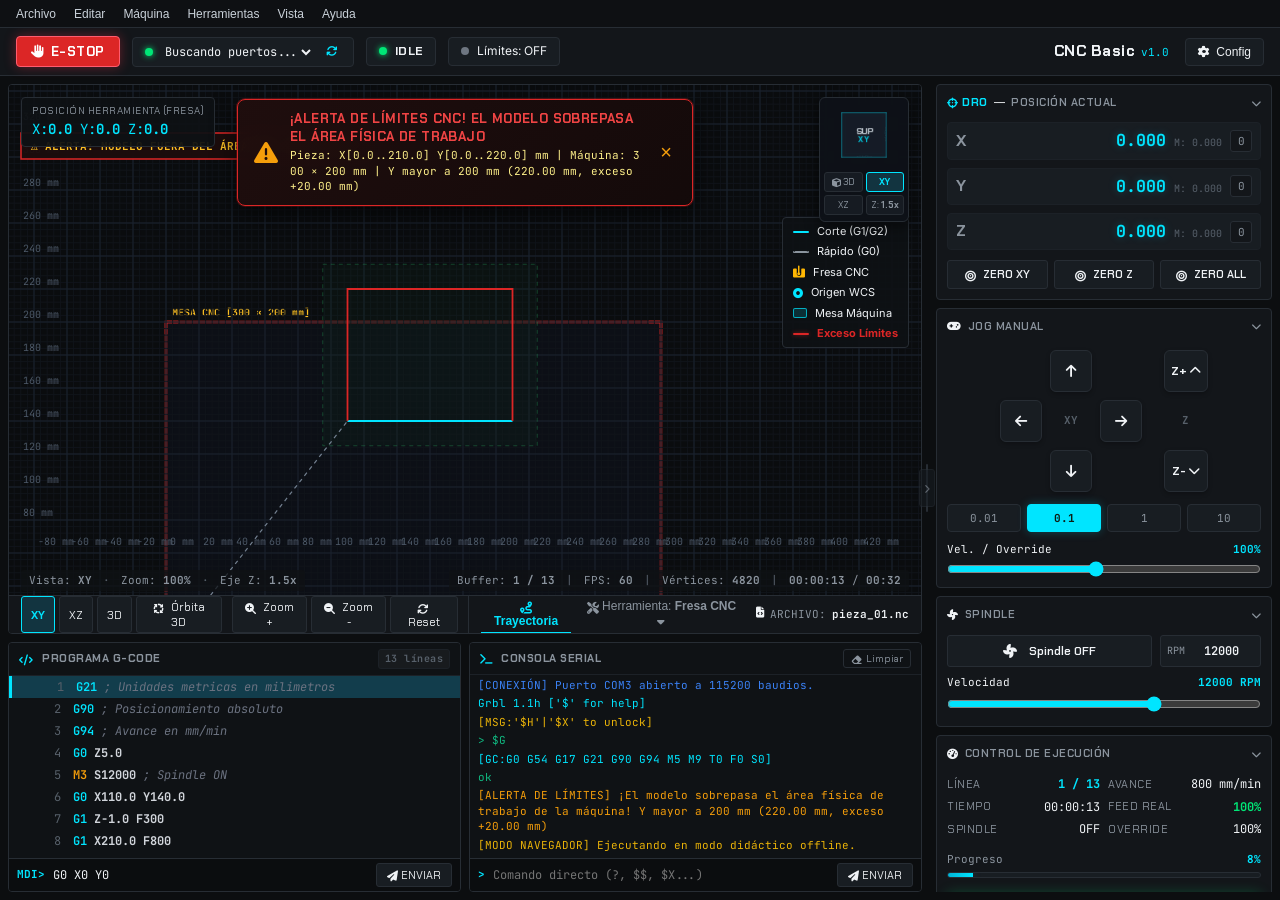
==== commit ff0d1222: "Refinar alertas visuales en visualizador/seguridad y actualizar README" ====
--- a/gui/index.html
+++ b/gui/index.html
@@ -205,7 +205,7 @@
           </div>
           <div class="legend-row" id="legend-row-exceso" style="display: none;">
             <span class="legend-line line-cut-oob"></span>
-            <span class="legend-text" style="color: #ff3b30; font-weight: bold;">Exceso Límites</span>
+            <span class="legend-text" style="color: #dc2626; font-weight: bold;">Exceso Límites</span>
           </div>
         </div>
 
--- a/gui/styles.css
+++ b/gui/styles.css
@@ -18,8 +18,8 @@
   --cyan-glow: rgba(0, 229, 255, 0.25);
   --green-start: #00e676;
   --green-glow: rgba(0, 230, 118, 0.28);
-  --red-estop: #ff334b;
-  --red-estop-hover: #e0243b;
+  --red-estop: #dc2626;
+  --red-estop-hover: #b91c1c;
   --gold-tool: #ffb703;
   --text-primary: #f0f3f6;
   --text-muted: #8b949e;
@@ -246,11 +246,11 @@
 @keyframes pulse-red {
   from {
     opacity: 0.85;
-    box-shadow: 0 0 6px rgba(255, 51, 75, 0.4);
+    box-shadow: 0 0 6px rgba(220, 38, 38, 0.4);
   }
   to {
     opacity: 1;
-    box-shadow: 0 0 16px rgba(255, 51, 75, 0.8);
+    box-shadow: 0 0 12px rgba(220, 38, 38, 0.7);
   }
 }
 
@@ -734,8 +734,8 @@
   display: inline-block;
 }
 .legend-line.line-cut-oob {
-  background-color: #ff3b30;
-  box-shadow: 0 0 6px rgba(255, 59, 48, 0.8);
+  background-color: #dc2626;
+  box-shadow: 0 0 4px rgba(220, 38, 38, 0.6);
 }
 
 /* Banner de Alerta de Límites de la Máquina */
@@ -749,11 +749,11 @@
   align-items: center;
   justify-content: space-between;
   gap: 16px;
-  background: linear-gradient(135deg, rgba(38, 12, 16, 0.96), rgba(26, 8, 10, 0.98));
-  border: 1.5px solid #ff3b30;
+  background: linear-gradient(135deg, rgba(32, 14, 14, 0.96), rgba(20, 10, 10, 0.98));
+  border: 1.5px solid #dc2626;
   border-radius: 8px;
   padding: 10px 16px;
-  box-shadow: 0 8px 30px rgba(255, 59, 48, 0.35), 0 0 0 1px rgba(255, 59, 48, 0.2);
+  box-shadow: 0 8px 24px rgba(0, 0, 0, 0.6), 0 0 0 1px rgba(220, 38, 38, 0.35);
   backdrop-filter: blur(8px);
   animation: pulse-border-oob 2s infinite ease-in-out;
   max-width: 90%;
@@ -772,7 +772,7 @@
 }
 
 .oob-icon {
-  color: #ff3b30;
+  color: #f59e0b;
   font-size: 24px;
   animation: bounce-alert 1s infinite alternate ease-in-out;
 }
@@ -787,7 +787,7 @@
   font-family: var(--font-display);
   font-size: 13px;
   font-weight: 700;
-  color: #ff453a;
+  color: #ef4444;
   letter-spacing: 0.4px;
   text-transform: uppercase;
 }
@@ -795,14 +795,14 @@
 .oob-desc {
   font-family: var(--font-mono);
   font-size: 11px;
-  color: #f5c2c7;
+  color: #fef08a;
   word-break: break-all;
 }
 
 .oob-close-btn {
   background: transparent;
   border: none;
-  color: #ff858d;
+  color: #f59e0b;
   font-size: 20px;
   line-height: 1;
   cursor: pointer;
@@ -813,15 +813,15 @@
 
 .oob-close-btn:hover {
   color: #ffffff;
-  background-color: rgba(255, 59, 48, 0.3);
+  background-color: rgba(220, 38, 38, 0.35);
 }
 
 @keyframes pulse-border-oob {
   0%, 100% {
-    box-shadow: 0 6px 20px rgba(255, 59, 48, 0.3), 0 0 0 1px rgba(255, 59, 48, 0.2);
+    box-shadow: 0 6px 20px rgba(0, 0, 0, 0.5), 0 0 0 1px rgba(220, 38, 38, 0.35);
   }
   50% {
-    box-shadow: 0 8px 30px rgba(255, 59, 48, 0.55), 0 0 12px rgba(255, 59, 48, 0.4);
+    box-shadow: 0 8px 24px rgba(0, 0, 0, 0.65), 0 0 0 1.5px rgba(245, 158, 11, 0.55);
   }
 }
 
@@ -1133,6 +1133,7 @@
 .console-line.c-info { color: #eab308; }
 .console-line.c-ok { color: #10b981; }
 .console-line.c-error { color: var(--red-estop); }
+.console-line.c-alarm { color: #f59e0b; }
 
 /* ==========================================================================
    6. CONTROL DE EJECUCIÓN (SIDEBAR BLOCK DEBAJO DE SPINDLE)
@@ -2027,19 +2028,19 @@
 /* Modal de Alerta de Seguridad e Interbloqueo */
 .modal-seguridad {
   max-width: 520px;
-  border: 1.5px solid #ff3b30;
-  box-shadow: 0 16px 48px rgba(255, 59, 48, 0.4), 0 0 0 1px rgba(255, 59, 48, 0.25);
+  border: 1.5px solid #dc2626;
+  box-shadow: 0 16px 40px rgba(0, 0, 0, 0.7), 0 0 0 1px rgba(220, 38, 38, 0.35);
   animation: modal-appear 0.25s cubic-bezier(0.16, 1, 0.3, 1);
 }
 
 .header-seguridad {
-  border-bottom: 1px solid rgba(255, 59, 48, 0.35);
-  background: linear-gradient(90deg, rgba(255, 59, 48, 0.16), transparent);
+  border-bottom: 1px solid rgba(220, 38, 38, 0.35);
+  background: linear-gradient(90deg, rgba(220, 38, 38, 0.16), transparent);
 }
 
 .modal-icon-seguridad {
   font-size: 20px;
-  color: #ff3b30;
+  color: #f59e0b;
   animation: pulse-icon 1.5s infinite ease-in-out;
 }
 
@@ -2059,15 +2060,15 @@
   display: flex;
   align-items: flex-start;
   gap: 16px;
-  background: rgba(255, 59, 48, 0.08);
-  border: 1px solid rgba(255, 59, 48, 0.28);
+  background: rgba(220, 38, 38, 0.08);
+  border: 1px solid rgba(245, 158, 11, 0.35);
   border-radius: 8px;
   padding: 14px 16px;
 }
 
 .icon-alerta-grande {
   font-size: 28px;
-  color: #ff453a;
+  color: #f59e0b;
   flex-shrink: 0;
   margin-top: 2px;
 }
@@ -2076,7 +2077,7 @@
   font-family: var(--font-display);
   font-size: 14px;
   font-weight: 700;
-  color: #ff453a;
+  color: #ef4444;
   margin-bottom: 6px;
 }
 
@@ -2091,23 +2092,24 @@
   display: flex;
   align-items: center;
   gap: 10px;
-  background: rgba(56, 139, 253, 0.1);
-  border: 1px solid rgba(56, 139, 253, 0.25);
+  background: rgba(245, 158, 11, 0.08);
+  border: 1px solid rgba(245, 158, 11, 0.28);
   border-radius: 6px;
   padding: 10px 14px;
   font-size: 12px;
-  color: #79c0ff;
+  color: #fbbf24;
 }
 
 .seguridad-recomendacion i {
   font-size: 16px;
   flex-shrink: 0;
+  color: #f59e0b;
 }
 
 .btn-danger-action {
-  background: linear-gradient(135deg, #d32f2f, #b71c1c);
+  background: linear-gradient(135deg, #dc2626, #991b1b);
   color: #ffffff !important;
-  border: 1px solid #ff3b30;
+  border: 1px solid #ef4444;
   padding: 8px 24px;
   font-family: var(--font-display);
   font-size: 13px;
@@ -2118,16 +2120,16 @@
 }
 
 .btn-danger-action:hover {
-  background: linear-gradient(135deg, #f44336, #d32f2f);
-  box-shadow: 0 0 14px rgba(255, 59, 48, 0.5);
+  background: linear-gradient(135deg, #ef4444, #dc2626);
+  box-shadow: 0 2px 10px rgba(220, 38, 38, 0.45);
 }
 
 /* Efecto de rechazo / bloqueo en el botón de Husillo */
 .btn-spindle-toggle.btn-spindle-denied {
   animation: shake-deny 0.5s cubic-bezier(.36,.07,.19,.97) both !important;
-  border-color: #ff3b30 !important;
-  color: #ff3b30 !important;
-  box-shadow: 0 0 14px rgba(255, 59, 48, 0.7) !important;
+  border-color: #dc2626 !important;
+  color: #ef4444 !important;
+  box-shadow: 0 0 10px rgba(220, 38, 38, 0.45) !important;
 }
 
 @keyframes shake-deny {
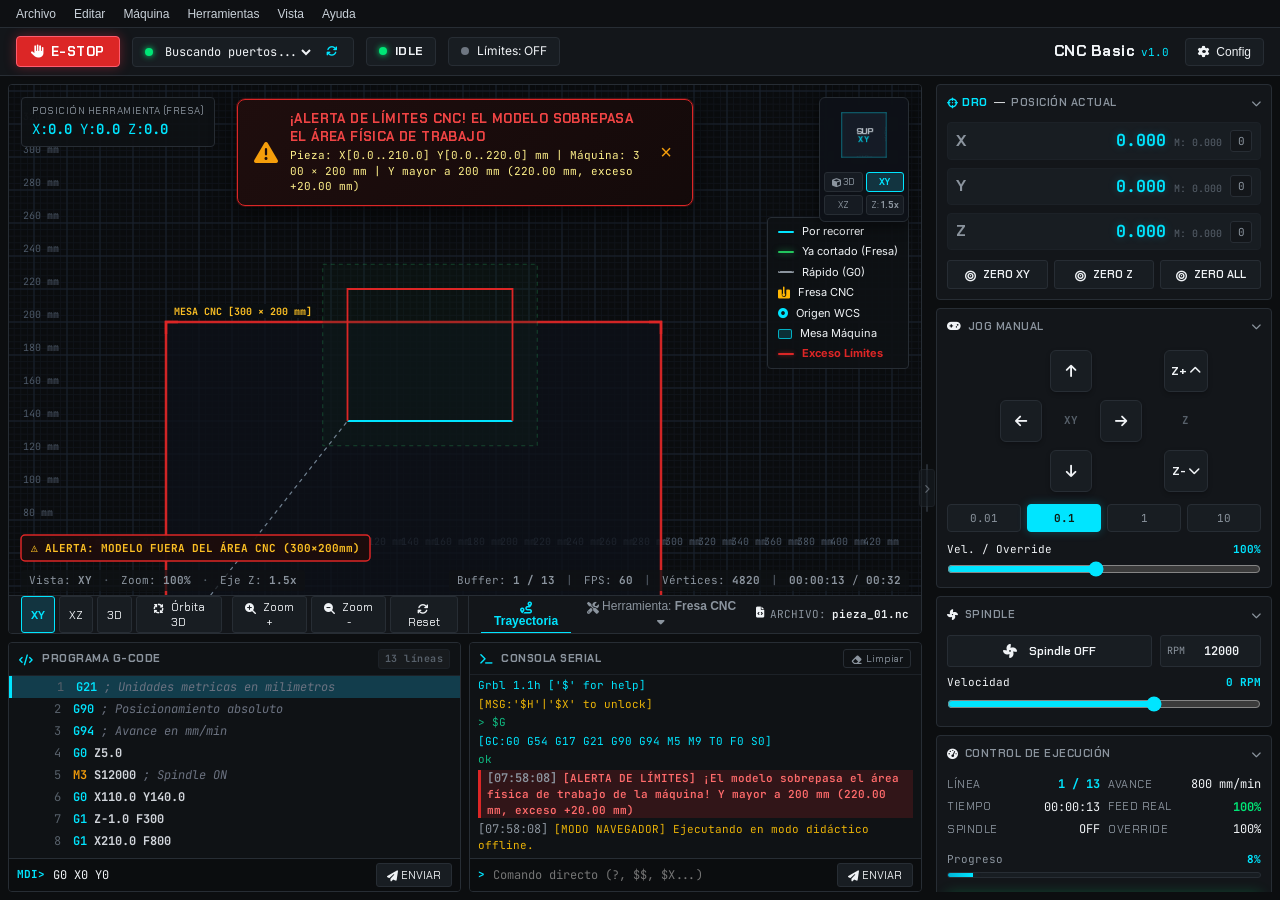
==== commit 5e8ffc77: "Implementar modulo laser, coloreado en vivo de trayectoria recorrida, diccionario G-code ampliado y " ====
--- a/gui/index.html
+++ b/gui/index.html
@@ -184,8 +184,12 @@
         <!-- Floating Legend Badge (Top-Right, debajo del ViewCube) -->
         <div class="overlay-floating-badge badge-legend" id="badge-legend">
           <div class="legend-row">
-            <span class="legend-line line-cut"></span>
-            <span class="legend-text">Corte (G1/G2)</span>
+            <span class="legend-line line-cut" id="legend-line-pending"></span>
+            <span class="legend-text" id="lbl-legend-pending">Por recorrer</span>
+          </div>
+          <div class="legend-row" id="legend-row-traversed">
+            <span class="legend-line line-cut-done" id="legend-line-done"></span>
+            <span class="legend-text" id="lbl-legend-done">Ya recorrido</span>
           </div>
           <div class="legend-row">
             <span class="legend-line line-rapid"></span>
@@ -433,11 +437,11 @@
         </div>
       </section>
 
-      <!-- SPINDLE (HUSILLO) -->
+      <!-- SPINDLE (HUSILLO) / LÁSER -->
       <section class="sidebar-block spindle-block" id="block-spindle">
         <div class="sidebar-header collapsible" title="Clic para colapsar / expandir">
-          <i class="fa-solid fa-fan header-icon"></i>
-          <span class="title-sub">SPINDLE</span>
+          <i class="fa-solid fa-fan header-icon" id="spindle-header-icon"></i>
+          <span class="title-sub" id="lbl-spindle-title">SPINDLE</span>
           <i class="fa-solid fa-chevron-down block-toggle-chevron"></i>
         </div>
 
@@ -447,14 +451,14 @@
               <i class="fa-solid fa-fan spindle-icon" id="spindle-fan-icon"></i>
               <span id="lbl-spindle-btn-text">Spindle OFF</span>
             </button>
-            <div class="spindle-rpm-badge">
-              <span class="rpm-label">RPM</span>
+            <div class="spindle-rpm-badge" id="spindle-value-badge">
+              <span class="rpm-label" id="lbl-spindle-unit">RPM</span>
               <input type="number" class="rpm-input" id="input-spindle-rpm" value="12000" min="0" max="24000" step="500">
             </div>
           </div>
 
           <div class="spindle-speed-info">
-            <span class="speed-legend">Velocidad</span>
+            <span class="speed-legend" id="lbl-spindle-legend">Velocidad</span>
             <span class="speed-live-val highlight-cyan" id="lbl-spindle-speed-live">12000 RPM</span>
           </div>
 
@@ -489,7 +493,7 @@
               <span class="tele-val highlight-green" id="metric-feed-pct">100%</span>
             </div>
             <div class="tele-item">
-              <span class="tele-label">SPINDLE</span>
+              <span class="tele-label" id="lbl-tele-spindle">SPINDLE</span>
               <span class="tele-val" id="metric-spindle-state">OFF</span>
             </div>
             <div class="tele-item">
@@ -601,12 +605,12 @@
               </div>
               <div class="form-group">
                 <label>Tamaño de Buffer de Comandos:</label>
-                <input type="number" class="form-control" value="128" min="64" max="256">
+                <input type="number" class="form-control" id="cfg-buffer-size" value="128" min="64" max="256">
                 <small class="form-help">Planificación de movimiento GRBL (RX buffer por defecto: 128 bytes).</small>
               </div>
               <div class="form-group checkbox-group">
-                <label><input type="checkbox" checked> Habilitar DTR Reset al conectar</label>
-                <label><input type="checkbox" checked> Comprobación de Eco (OK check)</label>
+                <label><input type="checkbox" id="cfg-dtr-reset" checked> Habilitar DTR Reset al conectar</label>
+                <label><input type="checkbox" id="cfg-ok-check" checked> Comprobación de Eco (OK check)</label>
               </div>
             </div>
           </div>
@@ -644,6 +648,34 @@
                 <input type="number" class="form-control" id="cfg-travel-z" value="60.000" step="0.1" min="10">
               </div>
             </div>
+
+            <!-- Asistente Didáctico de Calibración de Pasos/mm -->
+            <div class="calibration-box mt-3" id="box-calibracion-pasos" style="background: rgba(0, 229, 255, 0.05); border: 1px solid rgba(0, 229, 255, 0.25); border-radius: 6px; padding: 12px; margin-top: 15px;">
+              <h4 style="margin: 0 0 8px 0; font-size: 0.88rem; color: var(--cyan-primary);"><i class="fa-solid fa-calculator"></i> Asistente de Calibración de Pasos/mm ($100, $101, $102)</h4>
+              <p class="form-help" style="margin-bottom: 10px;">Si al ordenar mover 100 mm la máquina se desplaza una distancia diferente, calcula el valor exacto aquí:</p>
+              <div class="form-grid" style="grid-template-columns: 1fr 1fr 1fr; gap: 10px;">
+                <div class="form-group">
+                  <label>Eje a Calibrar:</label>
+                  <select class="form-control" id="calib-eje">
+                    <option value="X">Eje X ($100)</option>
+                    <option value="Y">Eje Y ($101)</option>
+                    <option value="Z">Eje Z ($102)</option>
+                  </select>
+                </div>
+                <div class="form-group">
+                  <label>Distancia Comandada (mm):</label>
+                  <input type="number" class="form-control" id="calib-dist-comandada" value="100.0" step="0.1">
+                </div>
+                <div class="form-group">
+                  <label>Distancia Real Medida (mm):</label>
+                  <input type="number" class="form-control" id="calib-dist-real" value="100.0" step="0.05">
+                </div>
+              </div>
+              <div style="display: flex; align-items: center; justify-content: space-between; margin-top: 10px;">
+                <button type="button" class="btn-secondary-action" id="btn-calcular-pasos" style="padding: 6px 14px; font-size: 0.8rem;"><i class="fa-solid fa-arrows-rotate"></i> Calcular y Aplicar</button>
+                <span id="lbl-resultado-calibracion" style="font-family: var(--font-mono); font-size: 0.82rem; color: var(--green-start);"></span>
+              </div>
+            </div>
           </div>
 
           <!-- 3. Ajustes Emisor (Fig. 8) -->
@@ -652,19 +684,19 @@
             <div class="form-grid">
               <div class="form-group">
                 <label>Modo de Envío de Líneas:</label>
-                <select class="form-control">
-                  <option selected>Conteo de Caracteres en Búfer (Character-Counting)</option>
-                  <option>Respuesta Simple Enviar/Esperar (Send-Response)</option>
+                <select class="form-control" id="cfg-streamer-mode">
+                  <option value="counting" selected>Conteo de Caracteres en Búfer (Character-Counting)</option>
+                  <option value="response">Respuesta Simple Enviar/Esperar (Send-Response)</option>
                 </select>
               </div>
               <div class="form-group">
                 <label>Frecuencia de Polling de Estado (?):</label>
-                <input type="number" class="form-control" value="100" min="50" max="1000">
+                <input type="number" class="form-control" id="cfg-status-interval" value="100" min="50" max="1000">
                 <small class="form-help">Intervalo en milisegundos para telemetría DRO.</small>
               </div>
               <div class="form-group checkbox-group">
-                <label><input type="checkbox" checked> Omitir líneas vacías y comentarios</label>
-                <label><input type="checkbox" checked> Pausa segura ante comando M6 (Cambio de herramienta)</label>
+                <label><input type="checkbox" id="cfg-skip-comments" checked> Omitir líneas vacías y comentarios</label>
+                <label><input type="checkbox" id="cfg-pause-m6" checked> Pausa segura ante comando M6 (Cambio de herramienta)</label>
               </div>
             </div>
           </div>
@@ -683,17 +715,17 @@
               </div>
               <div class="form-group">
                 <label>Sistema de Unidades:</label>
-                <select class="form-control">
-                  <option selected>Milímetros (Métrico - G21)</option>
-                  <option>Pulgadas (Imperial - G20)</option>
+                <select class="form-control" id="cfg-units-select">
+                  <option value="mm" selected>Milímetros (Métrico - G21)</option>
+                  <option value="inch">Pulgadas (Imperial - G20)</option>
                 </select>
               </div>
               <div class="form-group">
                 <label>Número de Decimales en DRO:</label>
-                <select class="form-control">
-                  <option selected>3 decimales (0.001 mm)</option>
-                  <option>2 decimales (0.01 mm)</option>
-                  <option>4 decimales (0.0001 mm)</option>
+                <select class="form-control" id="cfg-dro-decimals">
+                  <option value="3" selected>3 decimales (0.001 mm)</option>
+                  <option value="2">2 decimales (0.01 mm)</option>
+                  <option value="4">4 decimales (0.0001 mm)</option>
                 </select>
               </div>
             </div>
@@ -719,22 +751,23 @@
             <div class="form-grid">
               <div class="form-group">
                 <label>Color de Trayectoria de Corte (G1/G2):</label>
-                <input type="color" class="form-control color-input" value="#00e5ff">
+                <input type="color" class="form-control color-input" id="cfg-color-cut" value="#00e5ff">
               </div>
               <div class="form-group">
                 <label>Color de Movimiento Rápido (G0):</label>
-                <input type="color" class="form-control color-input" value="#708090">
+                <input type="color" class="form-control color-input" id="cfg-color-rapid" value="#708090">
               </div>
               <div class="form-group checkbox-group">
-                <label><input type="checkbox" checked> Mostrar retícula de herramienta en tiempo real</label>
-                <label><input type="checkbox" checked> Mostrar límites de la cama de trabajo</label>
-                <label><input type="checkbox" checked> Dibujar cono de fresa en modo 3D</label>
+                <label><input type="checkbox" id="cfg-show-tool-reticle" checked> Mostrar retícula de herramienta en tiempo real</label>
+                <label><input type="checkbox" id="cfg-show-bed-limits" checked> Mostrar límites de la cama de trabajo</label>
+                <label><input type="checkbox" id="cfg-show-tool-3d" checked> Dibujar cono de fresa en modo 3D</label>
               </div>
               <div class="form-group">
                 <label>Herramienta Activa:</label>
                 <select class="form-control" id="cfg-select-tool-type">
                   <option value="fresa" selected>Herramienta Actual (Fresa de Corte CNC)</option>
                   <option value="lapiz">Lápiz de Grafito (Plotter Didáctico)</option>
+                  <option value="laser">Diodo Láser (Grabado / Corte por Luz)</option>
                 </select>
               </div>
             </div>
@@ -744,10 +777,10 @@
           <div class="cfg-panel" id="cfg-tab-consola">
             <h3 class="panel-section-title"><i class="fa-solid fa-terminal"></i> Ajustes de la Consola Serial de Diagnóstico</h3>
             <div class="form-grid checkbox-group">
-              <label><input type="checkbox" checked> Auto-desplazamiento automático al recibir mensajes</label>
-              <label><input type="checkbox" checked> Incluir marcas de tiempo (Timestamps [HH:MM:SS])</label>
-              <label><input type="checkbox"> Filtrar consultas periódicas de estado (&lt;Idle...&gt;)</label>
-              <label><input type="checkbox" checked> Resaltar errores y alarmas en color rojo</label>
+              <label><input type="checkbox" id="cfg-console-autoscroll" checked> Auto-desplazamiento automático al recibir mensajes</label>
+              <label><input type="checkbox" id="cfg-console-timestamps" checked> Incluir marcas de tiempo (Timestamps [HH:MM:SS])</label>
+              <label><input type="checkbox" id="cfg-console-filter-status"> Filtrar consultas periódicas de estado (&lt;Idle...&gt;)</label>
+              <label><input type="checkbox" id="cfg-console-highlight-alarms" checked> Resaltar errores y alarmas en color rojo</label>
             </div>
           </div>
 
@@ -775,6 +808,20 @@
                   <button class="btn-run-macro" data-macro="M3 S5000; G4 P5; M3 S12000"><i class="fa-solid fa-play"></i> Ejecutar</button>
                 </div>
                 <code>M3 S5000 ; Encender a baja RPM<br>G4 P5 ; Esperar 5 seg<br>M3 S12000 ; Velocidad de corte</code>
+              </div>
+              <div class="macro-card">
+                <div class="macro-head">
+                  <span class="macro-name"><i class="fa-solid fa-sun"></i> Prueba de Diodo Láser (Test 10% Luz 0.5s)</span>
+                  <button class="btn-run-macro" data-macro="M3 S100; G4 P0.5; M5"><i class="fa-solid fa-play"></i> Ejecutar</button>
+                </div>
+                <code>M3 S100 ; Encender diodo láser al 10%<br>G4 P0.5 ; Mantener 0.5 segundos<br>M5 ; Apagar haz láser</code>
+              </div>
+              <div class="macro-card">
+                <div class="macro-head">
+                  <span class="macro-name"><i class="fa-solid fa-unlock"></i> Desbloquear Alarma y Homing ($X + $H)</span>
+                  <button class="btn-run-macro" data-macro="$X; $H"><i class="fa-solid fa-play"></i> Ejecutar</button>
+                </div>
+                <code>$X ; Desbloquear estado de alarma<br>$H ; Iniciar ciclo de búsqueda de referencia home</code>
               </div>
             </div>
           </div>
@@ -892,35 +939,710 @@
     </div>
   </div>
 
-  <!-- ================= MODAL DICCIONARIO G-CODE ================= -->
+  <!-- ================= MODAL DICCIONARIO G-CODE INTERACTIVO AMPLIADO ================= -->
   <div class="modal-backdrop hidden" id="modal-dict-backdrop">
-    <div class="modal-dialog">
+    <div class="modal-dialog modal-dict-large">
       <div class="modal-header">
         <div class="modal-title-group">
           <i class="fa-solid fa-book-bookmark modal-icon"></i>
-          <h2 class="modal-title">Diccionario G-Code Didáctico (ESCOM)</h2>
+          <div>
+            <h2 class="modal-title">Diccionario Didáctico de Comandos G-Code y GRBL</h2>
+            <span class="modal-subtitle">Guía de referencia técnica y sintaxis de maquinado CNC (ESCOM - IPN)</span>
+          </div>
         </div>
         <button class="btn-modal-close" id="btn-close-dict-modal"><i class="fa-solid fa-xmark"></i></button>
       </div>
-      <div class="modal-body">
-        <input type="text" class="dict-search-input" id="dict-search" placeholder="Buscar comando (ej. G0, G1, M3, G90...)">
+      <div class="modal-body" style="display: flex; flex-direction: column; overflow: hidden; padding: 14px 16px;">
+        <input type="text" class="dict-search-input" id="dict-search" placeholder="🔍 Buscar por código, función o palabra clave (ej. G0, avance, arco, M3, husillo, sonda, G54, homing...)" autocomplete="off">
+        
+        <!-- Píldoras de filtrado rápido por categoría -->
+        <div class="dict-filters-row">
+          <button type="button" class="dict-filter-btn active" data-category="all">Todos los Comandos</button>
+          <button type="button" class="dict-filter-btn" data-category="g">Códigos G (Trayectoria y Geometría)</button>
+          <button type="button" class="dict-filter-btn" data-category="m">Códigos M (Husillo y Máquina)</button>
+          <button type="button" class="dict-filter-btn" data-category="wcs">Coordenadas y Planos (WCS)</button>
+          <button type="button" class="dict-filter-btn" data-category="probe">Sondeo y Palpador Z</button>
+          <button type="button" class="dict-filter-btn" data-category="grbl">Comandos del Sistema GRBL ($)</button>
+        </div>
+
         <div class="dict-table-container">
-          <table class="dict-table">
+          <table class="dict-table" id="dict-main-table">
             <thead>
-              <tr><th>Comando</th><th>Función</th><th>Ejemplo Didáctico</th></tr>
+              <tr>
+                <th style="width: 105px;">Comando</th>
+                <th style="width: 120px;">Categoría</th>
+                <th>Función Técnica y Explicación Didáctica</th>
+                <th style="width: 260px;">Sintaxis y Ejemplo Práctico</th>
+              </tr>
             </thead>
             <tbody id="dict-table-body">
-              <tr><td><code>G0</code></td><td>Movimiento rápido sin corte (avance máximo)</td><td><code>G0 X10.0 Y20.0</code></td></tr>
-              <tr><td><code>G1</code></td><td>Interpolación lineal con avance de corte (F)</td><td><code>G1 X50.0 Y30.0 F800</code></td></tr>
-              <tr><td><code>G2 / G3</code></td><td>Interpolación circular horario (G2) y antihorario (G3)</td><td><code>G2 X20 Y20 I5 J0 F400</code></td></tr>
-              <tr><td><code>G90 / G91</code></td><td>Coordenadas absolutas (G90) / relativas (G91)</td><td><code>G90 ; Referencia al origen WCS</code></td></tr>
-              <tr><td><code>G92</code></td><td>Fijar desplazamiento temporal de coordenadas</td><td><code>G92 X0 Y0 Z0 ; Nuevo cero</code></td></tr>
-              <tr><td><code>M3 / M5</code></td><td>Encendido de husillo horario (M3) / Apagado (M5)</td><td><code>M3 S12000 ; 12,000 RPM</code></td></tr>
-              <tr><td><code>$H</code></td><td>Ciclo de Homing (búsqueda de interruptores fin de carrera)</td><td><code>$H ; Referencia mecánica</code></td></tr>
-              <tr><td><code>$X</code></td><td>Desbloquear alarma de seguridad GRBL</td><td><code>$X ; Quitar bloqueo de arranque</code></td></tr>
+              <!-- Códigos G: Movimiento -->
+              <tr data-category="g">
+                <td class="dict-cmd-cell"><code>G0 / G00</code></td>
+                <td><span class="dict-badge dict-badge-g">Movimiento</span></td>
+                <td class="dict-desc-cell"><b>Posicionamiento Rápido:</b> Desplaza los ejes a la velocidad máxima de la máquina sin cortar material. Se utiliza para aproximaciones y saltos de seguridad por encima de la pieza.</td>
+                <td class="dict-example-cell"><code>G0 X10.0 Y20.0 Z5.0</code></td>
+              </tr>
+              <tr data-category="g">
+                <td class="dict-cmd-cell"><code>G1 / G01</code></td>
+                <td><span class="dict-badge dict-badge-g">Movimiento</span></td>
+                <td class="dict-desc-cell"><b>Interpolación Lineal de Corte:</b> Movimiento en línea recta a la velocidad de avance controlada establecida por el parámetro <code>F</code> (Feed rate). Es el comando principal de fresado y grabado.</td>
+                <td class="dict-example-cell"><code>G1 X50.0 Y30.0 F600</code></td>
+              </tr>
+              <tr data-category="g">
+                <td class="dict-cmd-cell"><code>G2 / G02</code></td>
+                <td><span class="dict-badge dict-badge-g">Movimiento</span></td>
+                <td class="dict-desc-cell"><b>Interpolación Circular Horaria (CW):</b> Genera arcos de círculo en sentido de las manecillas del reloj. Requiere indicar punto final y centro relativo (I, J) o radio (R).</td>
+                <td class="dict-example-cell"><code>G2 X20.0 Y20.0 I5.0 J0 F400</code></td>
+              </tr>
+              <tr data-category="g">
+                <td class="dict-cmd-cell"><code>G3 / G03</code></td>
+                <td><span class="dict-badge dict-badge-g">Movimiento</span></td>
+                <td class="dict-desc-cell"><b>Interpolación Circular Antihoraria (CCW):</b> Genera arcos circulares en sentido contrario a las manecillas del reloj en el plano de trabajo activo.</td>
+                <td class="dict-example-cell"><code>G3 X10.0 Y10.0 I-5.0 J0 F400</code></td>
+              </tr>
+              <tr data-category="g">
+                <td class="dict-cmd-cell"><code>G4 / G04</code></td>
+                <td><span class="dict-badge dict-badge-g">Control</span></td>
+                <td class="dict-desc-cell"><b>Pausa Programada (Dwell):</b> Detiene temporalmente el avance del cabezal durante un lapso de tiempo definido en segundos por el parámetro <code>P</code> (útil para estabilizar RPM).</td>
+                <td class="dict-example-cell"><code>G4 P1.5 ; Espera 1.5 seg</code></td>
+              </tr>
+              <tr data-category="wcs">
+                <td class="dict-cmd-cell"><code>G10 L2 / L20</code></td>
+                <td><span class="dict-badge dict-badge-wcs">Coordenadas</span></td>
+                <td class="dict-desc-cell"><b>Fijar Origen WCS en EEPROM:</b> Almacena permanentemente el punto cero de pieza (G54-G59). <code>L20 P1</code> fija la posición actual como nuevo cero de trabajo de G54.</td>
+                <td class="dict-example-cell"><code>G10 L20 P1 X0 Y0 Z0</code></td>
+              </tr>
+              <tr data-category="wcs">
+                <td class="dict-cmd-cell"><code>G17</code></td>
+                <td><span class="dict-badge dict-badge-wcs">Planos</span></td>
+                <td class="dict-desc-cell"><b>Selección de Plano XY:</b> Establece el plano horizontal estándar para fresado, grabado de PCB y generación de arcos con I y J. Es el modo por defecto en fresadoras de 3 ejes.</td>
+                <td class="dict-example-cell"><code>G17 ; Plano superior XY</code></td>
+              </tr>
+              <tr data-category="wcs">
+                <td class="dict-cmd-cell"><code>G18</code></td>
+                <td><span class="dict-badge dict-badge-wcs">Planos</span></td>
+                <td class="dict-desc-cell"><b>Selección de Plano ZX:</b> Configura el plano vertical frontal para operaciones de interpolación circular en perfiles de altura.</td>
+                <td class="dict-example-cell"><code>G18 ; Plano vertical ZX</code></td>
+              </tr>
+              <tr data-category="wcs">
+                <td class="dict-cmd-cell"><code>G19</code></td>
+                <td><span class="dict-badge dict-badge-wcs">Planos</span></td>
+                <td class="dict-desc-cell"><b>Selección de Plano YZ:</b> Configura el plano vertical lateral para arcos cilíndricos en el eje Y/Z.</td>
+                <td class="dict-example-cell"><code>G19 ; Plano lateral YZ</code></td>
+              </tr>
+              <tr data-category="wcs">
+                <td class="dict-cmd-cell"><code>G20</code></td>
+                <td><span class="dict-badge dict-badge-wcs">Unidades</span></td>
+                <td class="dict-desc-cell"><b>Sistema de Unidades Imperial:</b> Interpreta todas las coordenadas de posición, dimensiones y avances en pulgadas (inches).</td>
+                <td class="dict-example-cell"><code>G20 ; Unidades en pulgadas</code></td>
+              </tr>
+              <tr data-category="wcs">
+                <td class="dict-cmd-cell"><code>G21</code></td>
+                <td><span class="dict-badge dict-badge-wcs">Unidades</span></td>
+                <td class="dict-desc-cell"><b>Sistema de Unidades Métrico Decimal:</b> Interpreta todas las coordenadas y velocidades en milímetros (mm). Estándar internacional ISO para CNC.</td>
+                <td class="dict-example-cell"><code>G21 ; Modo métrico (mm)</code></td>
+              </tr>
+              <tr data-category="g">
+                <td class="dict-cmd-cell"><code>G28 / G28.1</code></td>
+                <td><span class="dict-badge dict-badge-g">Referencia</span></td>
+                <td class="dict-desc-cell"><b>Retorno a Posición Home 1:</b> <code>G28</code> envía la herramienta al punto de referencia guardado previamente. <code>G28.1</code> almacena la posición actual como dicho punto de retorno.</td>
+                <td class="dict-example-cell"><code>G28 ; Ir a posición predeterminada</code></td>
+              </tr>
+              <tr data-category="g">
+                <td class="dict-cmd-cell"><code>G30 / G30.1</code></td>
+                <td><span class="dict-badge dict-badge-g">Referencia</span></td>
+                <td class="dict-desc-cell"><b>Retorno a Posición Home 2:</b> Segunda posición secundaria predefinida en coordenadas de máquina (utilizada habitualmente para aparcamiento o cambio de pieza).</td>
+                <td class="dict-example-cell"><code>G30 ; Aparcamiento secundario</code></td>
+              </tr>
+              <tr data-category="probe">
+                <td class="dict-cmd-cell"><code>G38.2</code></td>
+                <td><span class="dict-badge dict-badge-probe">Palpado</span></td>
+                <td class="dict-desc-cell"><b>Sondeo con Alarma al Contacto:</b> Mueve el cabezal hacia el material hasta que la sonda (Touch Plate) cierre circuito eléctrico. Si no detecta contacto antes del límite, dispara ALARM.</td>
+                <td class="dict-example-cell"><code>G38.2 Z-20.0 F100</code></td>
+              </tr>
+              <tr data-category="probe">
+                <td class="dict-cmd-cell"><code>G38.3</code></td>
+                <td><span class="dict-badge dict-badge-probe">Palpado</span></td>
+                <td class="dict-desc-cell"><b>Sondeo hacia Pieza sin Alarma:</b> Similar a G38.2 pero si la sonda no alcanza contacto con la superficie, detiene el movimiento limpiamente sin activar estado de alarma.</td>
+                <td class="dict-example-cell"><code>G38.3 Z-15.0 F80</code></td>
+              </tr>
+              <tr data-category="probe">
+                <td class="dict-cmd-cell"><code>G38.4</code></td>
+                <td><span class="dict-badge dict-badge-probe">Palpado</span></td>
+                <td class="dict-desc-cell"><b>Sondeo de Alejamiento con Alarma:</b> Mueve la herramienta alejándose de la superficie hasta que el circuito de la sonda se abra (pérdida de contacto físico).</td>
+                <td class="dict-example-cell"><code>G38.4 Z5.0 F50</code></td>
+              </tr>
+              <tr data-category="probe">
+                <td class="dict-cmd-cell"><code>G38.5</code></td>
+                <td><span class="dict-badge dict-badge-probe">Palpado</span></td>
+                <td class="dict-desc-cell"><b>Sondeo de Alejamiento sin Alarma:</b> Se aleja del contacto sin disparar alarma si ya se encontraba desconectada.</td>
+                <td class="dict-example-cell"><code>G38.5 Z5.0 F50</code></td>
+              </tr>
+              <tr data-category="wcs">
+                <td class="dict-cmd-cell"><code>G53</code></td>
+                <td><span class="dict-badge dict-badge-wcs">Máquina</span></td>
+                <td class="dict-desc-cell"><b>Desplazamiento en Coordenadas de Máquina (MCS):</b> Comando no-modal que ignora temporalmente el cero de pieza (WCS) y se mueve en referencia absoluta a los interruptores mecánicos.</td>
+                <td class="dict-example-cell"><code>G53 G0 Z0 ; Elevar Z a tope superior</code></td>
+              </tr>
+              <tr data-category="wcs">
+                <td class="dict-cmd-cell"><code>G54</code></td>
+                <td><span class="dict-badge dict-badge-wcs">Coordenadas</span></td>
+                <td class="dict-desc-cell"><b>Sistema de Coordenadas de Trabajo 1 (WCS Default):</b> Origen principal de trabajo del operador donde X0, Y0, Z0 coinciden con la esquina y superficie de la pieza en bruto.</td>
+                <td class="dict-example-cell"><code>G54 ; Activa origen pieza 1</code></td>
+              </tr>
+              <tr data-category="wcs">
+                <td class="dict-cmd-cell"><code>G55 ... G59</code></td>
+                <td><span class="dict-badge dict-badge-wcs">Coordenadas</span></td>
+                <td class="dict-desc-cell"><b>Sistemas de Coordenadas de Trabajo Secundarios (WCS 2 al 6):</b> Permiten mecanizar múltiples piezas montadas simultáneamente sobre la mesa con orígenes independientes.</td>
+                <td class="dict-example-cell"><code>G55 ; Activa origen de pieza 2</code></td>
+              </tr>
+              <tr data-category="g">
+                <td class="dict-cmd-cell"><code>G80</code></td>
+                <td><span class="dict-badge dict-badge-g">Ciclos</span></td>
+                <td class="dict-desc-cell"><b>Cancelar Ciclos Fijos:</b> Cancela cualquier ciclo automático modal de taladrado o roscado previo y restaura el control de movimiento estándar G0/G1.</td>
+                <td class="dict-example-cell"><code>G80 ; Fin de ciclo de taladrado</code></td>
+              </tr>
+              <tr data-category="wcs">
+                <td class="dict-cmd-cell"><code>G90</code></td>
+                <td><span class="dict-badge dict-badge-wcs">Posición</span></td>
+                <td class="dict-desc-cell"><b>Modo de Coordenadas Absolutas:</b> Todas las cotas numéricas (X, Y, Z) se miden directamente respecto al origen cero de trabajo (0,0,0) del sistema activo.</td>
+                <td class="dict-example-cell"><code>G90 ; Modo absoluto (recomendado)</code></td>
+              </tr>
+              <tr data-category="wcs">
+                <td class="dict-cmd-cell"><code>G91</code></td>
+                <td><span class="dict-badge dict-badge-wcs">Posición</span></td>
+                <td class="dict-desc-cell"><b>Modo de Coordenadas Relativas / Incrementales:</b> Cada cota representa la distancia a desplazarse a partir de la posición física en la que se encuentra la herramienta en ese instante.</td>
+                <td class="dict-example-cell"><code>G91 G0 Z5.0 ; Eleva 5mm desde donde esté</code></td>
+              </tr>
+              <tr data-category="wcs">
+                <td class="dict-cmd-cell"><code>G92</code></td>
+                <td><span class="dict-badge dict-badge-wcs">Coordenadas</span></td>
+                <td class="dict-desc-cell"><b>Desplazamiento Temporal de Coordenadas:</b> Reasigna las coordenadas de la posición actual sin sobrescribir los valores permanentes de G54 en memoria.</td>
+                <td class="dict-example-cell"><code>G92 X0 Y0 Z0 ; Cero temporal</code></td>
+              </tr>
+              <tr data-category="wcs">
+                <td class="dict-cmd-cell"><code>G92.1</code></td>
+                <td><span class="dict-badge dict-badge-wcs">Coordenadas</span></td>
+                <td class="dict-desc-cell"><b>Cancelar Desplazamiento G92:</b> Restablece los orígenes originales del sistema WCS (G54) eliminando cualquier compensación temporal aplicada con G92.</td>
+                <td class="dict-example-cell"><code>G92.1 ; Cancela offset G92</code></td>
+              </tr>
+              <tr data-category="g">
+                <td class="dict-cmd-cell"><code>G94</code></td>
+                <td><span class="dict-badge dict-badge-g">Avance</span></td>
+                <td class="dict-desc-cell"><b>Modo de Avance por Minuto:</b> Las velocidades de avance `F` se expresan en unidades lineales por minuto (mm/min o in/min). Es el estándar para fresado.</td>
+                <td class="dict-example-cell"><code>G94 F800 ; 800 mm/min</code></td>
+              </tr>
+
+              <!-- Códigos M: Husillo y Misceláneos -->
+              <tr data-category="m">
+                <td class="dict-cmd-cell"><code>M0 / M00</code></td>
+                <td><span class="dict-badge dict-badge-m">Programa</span></td>
+                <td class="dict-desc-cell"><b>Parada Obligatoria de Programa:</b> Detiene por completo la ejecución y apaga el husillo. Requiere que el operador presione "START" o envíe <code>~</code> para continuar.</td>
+                <td class="dict-example-cell"><code>M0 ; Pausa para retirar virutas</code></td>
+              </tr>
+              <tr data-category="m">
+                <td class="dict-cmd-cell"><code>M1 / M01</code></td>
+                <td><span class="dict-badge dict-badge-m">Programa</span></td>
+                <td class="dict-desc-cell"><b>Parada Opcional:</b> Pausa la ejecución únicamente si el operador ha activado el interruptor de parada opcional en el panel de control.</td>
+                <td class="dict-example-cell"><code>M1 ; Parada condicional</code></td>
+              </tr>
+              <tr data-category="m">
+                <td class="dict-cmd-cell"><code>M2 / M02</code></td>
+                <td><span class="dict-badge dict-badge-m">Programa</span></td>
+                <td class="dict-desc-cell"><b>Fin de Programa:</b> Detiene los motores, apaga el husillo y los sistemas auxiliares, indicando que la pieza ha sido completada satisfactoriamente.</td>
+                <td class="dict-example-cell"><code>M2 ; Programa concluido</code></td>
+              </tr>
+              <tr data-category="m">
+                <td class="dict-cmd-cell"><code>M3 / M03</code></td>
+                <td><span class="dict-badge dict-badge-m">Husillo / Láser</span></td>
+                <td class="dict-desc-cell"><b>Encendido de Husillo Horario (CW) / Láser ON:</b> Arranca el motor de corte a las RPM indicadas por el parámetro <code>S</code>. En modo láser, enciende el haz a potencia continua.</td>
+                <td class="dict-example-cell"><code>M3 S12000 ; Husillo a 12,000 RPM</code></td>
+              </tr>
+              <tr data-category="m">
+                <td class="dict-cmd-cell"><code>M4 / M04</code></td>
+                <td><span class="dict-badge dict-badge-m">Husillo / Láser</span></td>
+                <td class="dict-desc-cell"><b>Encendido Antihorario (CCW) / Modo Láser Dinámico:</b> En GRBL con modo láser habilitado ($32=1), M4 ajusta la potencia del haz en proporción directa a la velocidad instantánea de avance.</td>
+                <td class="dict-example-cell"><code>M4 S800 ; Láser proporcional dinámico</code></td>
+              </tr>
+              <tr data-category="m">
+                <td class="dict-cmd-cell"><code>M5 / M05</code></td>
+                <td><span class="dict-badge dict-badge-m">Husillo / Láser</span></td>
+                <td class="dict-desc-cell"><b>Apagado de Husillo / Láser OFF:</b> Corta de inmediato la energía del motor del cabezal o apaga el diodo láser. Protocolo de seguridad antes de cambios de herramienta.</td>
+                <td class="dict-example-cell"><code>M5 ; Detener rotación de herramienta</code></td>
+              </tr>
+              <tr data-category="m">
+                <td class="dict-cmd-cell"><code>M6 / M06</code></td>
+                <td><span class="dict-badge dict-badge-m">Herramienta</span></td>
+                <td class="dict-desc-cell"><b>Cambio de Herramienta:</b> Solicita montar una nueva herramienta indicada por <code>T</code>. La máquina se detiene y permite ajustar la altura Z antes de continuar.</td>
+                <td class="dict-example-cell"><code>T2 M6 ; Montar herramienta número 2</code></td>
+              </tr>
+              <tr data-category="m">
+                <td class="dict-cmd-cell"><code>M7 / M07</code></td>
+                <td><span class="dict-badge dict-badge-m">Refrigerante</span></td>
+                <td class="dict-desc-cell"><b>Refrigeración por Niebla (Mist Coolant):</b> Activa la electroválvula de lubricación por aire atomizado para enfriamiento de fresas en metales no ferrosos.</td>
+                <td class="dict-example-cell"><code>M7 ; Niebla refrigerante ON</code></td>
+              </tr>
+              <tr data-category="m">
+                <td class="dict-cmd-cell"><code>M8 / M08</code></td>
+                <td><span class="dict-badge dict-badge-m">Refrigerante</span></td>
+                <td class="dict-desc-cell"><b>Refrigeración por Inundación (Flood Coolant):</b> Activa la bomba de fluido de corte continuo para evacuación de viruta en mecanizados intensivos.</td>
+                <td class="dict-example-cell"><code>M8 ; Refrigeración líquida ON</code></td>
+              </tr>
+              <tr data-category="m">
+                <td class="dict-cmd-cell"><code>M9 / M09</code></td>
+                <td><span class="dict-badge dict-badge-m">Refrigerante</span></td>
+                <td class="dict-desc-cell"><b>Apagado de Refrigeración:</b> Desactiva simultáneamente todos los sistemas de refrigeración (niebla e inundación).</td>
+                <td class="dict-example-cell"><code>M9 ; Todos los refrigerantes OFF</code></td>
+              </tr>
+              <tr data-category="m">
+                <td class="dict-cmd-cell"><code>M30</code></td>
+                <td><span class="dict-badge dict-badge-m">Programa</span></td>
+                <td class="dict-desc-cell"><b>Fin de Programa con Rebobinado:</b> Detiene todas las funciones de la máquina y rebobina el cursor de ejecución a la primera línea del archivo de código G.</td>
+                <td class="dict-example-cell"><code>M30 ; Fin y rebobinar a línea 1</code></td>
+              </tr>
+
+              <!-- Parámetros Numéricos -->
+              <tr data-category="g">
+                <td class="dict-cmd-cell"><code>F</code></td>
+                <td><span class="dict-badge dict-badge-g">Parámetro</span></td>
+                <td class="dict-desc-cell"><b>Velocidad de Avance (Feed Rate):</b> Determina la rapidez con la que se mueven los ejes durante el corte en milímetros por minuto (mm/min). Es modal (persiste hasta que se modifique).</td>
+                <td class="dict-example-cell"><code>F800 ; Avance de corte a 800 mm/min</code></td>
+              </tr>
+              <tr data-category="m">
+                <td class="dict-cmd-cell"><code>S</code></td>
+                <td><span class="dict-badge dict-badge-m">Parámetro</span></td>
+                <td class="dict-desc-cell"><b>Velocidad de Husillo / Potencia Láser:</b> Revoluciones por minuto (RPM) del motor o intensidad PWM del diodo láser en escala de 0 a 1000 ($30).</td>
+                <td class="dict-example-cell"><code>S12000 ; 12,000 RPM (o S250 para 25% luz)</code></td>
+              </tr>
+              <tr data-category="g">
+                <td class="dict-cmd-cell"><code>I, J, K</code></td>
+                <td><span class="dict-badge dict-badge-g">Parámetro</span></td>
+                <td class="dict-desc-cell"><b>Vectores de Centro de Arco:</b> Distancia incremental desde el punto de inicio de la herramienta hasta el centro del arco en los ejes X, Y y Z respectivamente.</td>
+                <td class="dict-example-cell"><code>G2 X10 Y10 I5.0 J0 F500</code></td>
+              </tr>
+
+              <!-- Parámetros y Comandos de Sistema GRBL -->
+              <tr data-category="grbl">
+                <td class="dict-cmd-cell"><code>$$</code></td>
+                <td><span class="dict-badge dict-badge-grbl">GRBL Config</span></td>
+                <td class="dict-desc-cell"><b>Consultar Configuración Completa:</b> Imprime en la consola serial todos los parámetros ($0 a $132) almacenados en la memoria no-volátil EEPROM del microcontrolador.</td>
+                <td class="dict-example-cell"><code>$$ ; Lista parámetros del firmware</code></td>
+              </tr>
+              <tr data-category="grbl">
+                <td class="dict-cmd-cell"><code>$#</code></td>
+                <td><span class="dict-badge dict-badge-grbl">GRBL WCS</span></td>
+                <td class="dict-desc-cell"><b>Consultar Orígenes WCS y Sondas:</b> Muestra los desplazamientos absolutos de los sistemas G54-G59, coordenadas de posición G28/G30 y último contacto de sonda PRB.</td>
+                <td class="dict-example-cell"><code>$# ; Lista offsets de trabajo</code></td>
+              </tr>
+              <tr data-category="grbl">
+                <td class="dict-cmd-cell"><code>$G</code></td>
+                <td><span class="dict-badge dict-badge-grbl">GRBL Estado</span></td>
+                <td class="dict-desc-cell"><b>Consultar Modos Activos del Analizador:</b> Muestra los estados modales en curso (G0/G1, G54, G17, G21, G90, G94, M3/M5, T, F, S).</td>
+                <td class="dict-example-cell"><code>$G ; Muestra parser state actual</code></td>
+              </tr>
+              <tr data-category="grbl">
+                <td class="dict-cmd-cell"><code>$I</code></td>
+                <td><span class="dict-badge dict-badge-grbl">GRBL Info</span></td>
+                <td class="dict-desc-cell"><b>Información de Compilación y Versión:</b> Muestra la versión del firmware (ej. GRBL v1.1h) y datos de personalización del microcontrolador.</td>
+                <td class="dict-example-cell"><code>$I ; Imprime versión instalada</code></td>
+              </tr>
+              <tr data-category="grbl">
+                <td class="dict-cmd-cell"><code>$H</code></td>
+                <td><span class="dict-badge dict-badge-grbl">Homing</span></td>
+                <td class="dict-desc-cell"><b>Ciclo de Búsqueda de Referencia Home:</b> Inicia el ciclo automático de desplazamiento hacia los interruptores mecánicos fin de carrera para fijar el origen absoluto de la máquina.</td>
+                <td class="dict-example-cell"><code>$H ; Homing automático de ejes</code></td>
+              </tr>
+              <tr data-category="grbl">
+                <td class="dict-cmd-cell"><code>$X</code></td>
+                <td><span class="dict-badge dict-badge-grbl">Alarma</span></td>
+                <td class="dict-desc-cell"><b>Desbloquear Interbloqueo de Alarma (Kill Alarm Lock):</b> Quita el bloqueo de arranque obligatorio de GRBL permitiendo mover los ejes sin necesidad de ejecutar Homing previo.</td>
+                <td class="dict-example-cell"><code>$X ; Desbloqueo rápido de seguridad</code></td>
+              </tr>
+              <tr data-category="grbl">
+                <td class="dict-cmd-cell"><code>$C</code></td>
+                <td><span class="dict-badge dict-badge-grbl">Validación</span></td>
+                <td class="dict-desc-cell"><b>Modo de Comprobación de Código G (Check Mode):</b> Procesa todo el archivo de código G verificando errores de sintaxis y arcos sin mover físicamente los motores.</td>
+                <td class="dict-example-cell"><code>$C ; Alterna modo prueba simulada</code></td>
+              </tr>
+              <tr data-category="grbl">
+                <td class="dict-cmd-cell"><code>$100, $101, $102</code></td>
+                <td><span class="dict-badge dict-badge-grbl">Calibración</span></td>
+                <td class="dict-desc-cell"><b>Resolución de Pasos/mm (Ejes X, Y, Z):</b> Número exacto de pulsos que el driver debe emitir al motor paso a paso para desplazar la herramienta exactamente 1 milímetro.</td>
+                <td class="dict-example-cell"><code>$100=250.000 ; Pasos/mm en X</code></td>
+              </tr>
+              <tr data-category="grbl">
+                <td class="dict-cmd-cell"><code>$130, $131, $132</code></td>
+                <td><span class="dict-badge dict-badge-grbl">Límites</span></td>
+                <td class="dict-desc-cell"><b>Recorrido Máximo Útil (Ejes X, Y, Z):</b> Longitud física mecanizable en milímetros desde el origen hasta el límite opuesto de cada guía lineal. Previene colisiones por software.</td>
+                <td class="dict-example-cell"><code>$130=300.0 ; Recorrido útil X en mm</code></td>
+              </tr>
+              <tr data-category="grbl">
+                <td class="dict-cmd-cell"><code>?</code></td>
+                <td><span class="dict-badge dict-badge-grbl">Telemetría</span></td>
+                <td class="dict-desc-cell"><b>Consulta de Estado en Tiempo Real:</b> Comando de 1 byte que responde de inmediato con las coordenadas de máquina (MPos), coordenadas de trabajo (WPos), velocidad real y pines activados.</td>
+                <td class="dict-example-cell"><code>? ; Devuelve &lt;Idle|MPos:...&gt;</code></td>
+              </tr>
+              <tr data-category="grbl">
+                <td class="dict-cmd-cell"><code>! y ~</code></td>
+                <td><span class="dict-badge dict-badge-grbl">Tiempo Real</span></td>
+                <td class="dict-desc-cell"><b>Pausa y Reanudación Inmediatas:</b> <code>!</code> ejecuta Feed Hold (detiene el avance en menos de 10 ms con desaceleración segura). <code>~</code> reanuda el ciclo pausado de inmediato.</td>
+                <td class="dict-example-cell"><code>! (Pausar) / ~ (Reanudar)</code></td>
+              </tr>
+              <tr data-category="grbl">
+                <td class="dict-cmd-cell"><code>Ctrl + X (0x18)</code></td>
+                <td><span class="dict-badge dict-badge-grbl">Emergencia</span></td>
+                <td class="dict-desc-cell"><b>Reset por Software Inmediato (Soft Reset):</b> Reinicia el microcontrolador al instante sin apagar la fuente de alimentación, detiene todo movimiento y restaura el estado seguro.</td>
+                <td class="dict-example-cell"><code>Ctrl+X ; Reset de firmware</code></td>
+              </tr>
             </tbody>
           </table>
         </div>
+      </div>
+      <div class="modal-footer" style="display: flex; justify-content: space-between; align-items: center;">
+        <span style="font-size: 11px; color: var(--text-muted); font-family: var(--font-mono);">Total: <b id="lbl-dict-total-count" style="color: var(--cyan-primary);">44</b> comandos documentados</span>
+        <button class="btn-primary-action" id="btn-close-dict-footer">Cerrar Diccionario</button>
+      </div>
+    </div>
+  </div>
+
+  <!-- ================= MODAL GUÍA RÁPIDA DE OPERACIÓN CNC DIDÁCTICA ================= -->
+  <div class="modal-backdrop hidden" id="modal-manual-backdrop">
+    <div class="modal-dialog modal-manual-dialog">
+      <div class="modal-header">
+        <div class="modal-title-group">
+          <i class="fa-solid fa-book-open modal-icon"></i>
+          <div>
+            <h2 class="modal-title">Guía Rápida de Operación CNC Didáctica</h2>
+            <span class="modal-subtitle">Procedimiento Estándar de Operación y Buenas Prácticas de Laboratorio (ESCOM - IPN)</span>
+          </div>
+        </div>
+        <button class="btn-modal-close" id="btn-close-manual-modal"><i class="fa-solid fa-xmark"></i></button>
+      </div>
+      <div class="modal-body manual-layout" style="padding: 0;">
+        <!-- Barra de navegación izquierda de etapas de operación -->
+        <nav class="manual-nav">
+          <button class="manual-nav-btn active" data-manual="man-seguridad">
+            <i class="fa-solid fa-shield-halved"></i> 1. Seguridad y EPP
+          </button>
+          <button class="manual-nav-btn" data-manual="man-conexion">
+            <i class="fa-solid fa-network-wired"></i> 2. Conexión y Homing
+          </button>
+          <button class="manual-nav-btn" data-manual="man-material">
+            <i class="fa-solid fa-screwdriver-wrench"></i> 3. Fijación y Herramienta
+          </button>
+          <button class="manual-nav-btn" data-manual="man-cero">
+            <i class="fa-solid fa-bullseye"></i> 4. Puesta a Cero (WCS)
+          </button>
+          <button class="manual-nav-btn" data-manual="man-gcode">
+            <i class="fa-solid fa-file-code"></i> 5. Carga de Código G
+          </button>
+          <button class="manual-nav-btn" data-manual="man-ejecucion">
+            <i class="fa-solid fa-play"></i> 6. Mecanizado en Vivo
+          </button>
+          <button class="manual-nav-btn" data-manual="man-finalizacion">
+            <i class="fa-solid fa-flag-checkered"></i> 7. Retirada de Pieza
+          </button>
+          <button class="manual-nav-btn" data-manual="man-glosario">
+            <i class="fa-solid fa-graduation-cap"></i> 8. Glosario Técnico
+          </button>
+        </nav>
+
+        <!-- Contenido dinámico de la etapa seleccionada -->
+        <div class="manual-content">
+          <!-- Etapa 1: Seguridad y EPP -->
+          <div class="manual-panel active" id="man-seguridad">
+            <h3 class="manual-panel-title"><i class="fa-solid fa-shield-halved"></i> Protocolo de Seguridad y Equipo de Protección Personal (EPP)</h3>
+            <p class="manual-lead">Antes de encender o interactuar físicamente con la máquina CNC en el laboratorio, es obligatorio cumplir rigurosamente con las siguientes normas de protección:</p>
+            
+            <div class="manual-steps-list">
+              <div class="manual-step-item">
+                <div class="manual-step-num"><i class="fa-solid fa-glasses"></i></div>
+                <div class="manual-step-body">
+                  <h4>Protección Ocular Obligatoria</h4>
+                  <p>Utilice siempre lentes de seguridad de policarbonato con protección lateral contra impacto de virutas o partículas despedidas a alta velocidad. Si utiliza el módulo de <b>Diodo Láser</b>, es estrictamente obligatorio portar gafas con filtro de atenuación óptica certificado para <b>450 nm (azul/violeta)</b>.</p>
+                </div>
+              </div>
+              <div class="manual-step-item">
+                <div class="manual-step-num"><i class="fa-solid fa-shirt"></i></div>
+                <div class="manual-step-body">
+                  <h4>Vestimenta Adecuada y Cero Elementos Sueltos</h4>
+                  <p>Prohibido el uso de ropa con mangas holgadas, corbatas, bufandas o batas sueltas. El cabello largo debe estar firmemente recogido y recogido detrás de la nuca. Retire completamente pulseras, anillos, relojes metálicos y collares antes de aproximarse al cabezal rotatorio.</p>
+                </div>
+              </div>
+              <div class="manual-step-item">
+                <div class="manual-step-num"><i class="fa-solid fa-hand"></i></div>
+                <div class="manual-step-body">
+                  <h4>Parada de Emergencia (E-STOP) Inmediata</h4>
+                  <p>Localice el botón rojo de E-STOP físico de la máquina y memorice el atajo rápido de teclado <code>ESC</code> o el botón rojo en la barra superior. En caso de sonido extraño, vibración excesiva, colisión de la fresa o humo, active E-STOP inmediatamente sin dudar.</p>
+                </div>
+              </div>
+            </div>
+
+            <div class="manual-warn-box">
+              <i class="fa-solid fa-triangle-exclamation" style="font-size: 18px;"></i>
+              <span><b>Regla de Oro:</b> Jamás introduzca las manos ni acerque herramientas manuales (desarmadores, pinzas) dentro del volumen de trabajo mientras el husillo esté girando o la máquina esté en estado <code>RUN</code>.</span>
+            </div>
+          </div>
+
+          <!-- Etapa 2: Conexión y Homing -->
+          <div class="manual-panel" id="man-conexion">
+            <h3 class="manual-panel-title"><i class="fa-solid fa-network-wired"></i> Paso 1: Conexión Serial UART e Inicialización Homing</h3>
+            <p class="manual-lead">Establezca la comunicación bidireccional entre la computadora y la placa controladora CNC (Arduino Nano / Uno con GRBL v1.1):</p>
+            
+            <div class="manual-steps-list">
+              <div class="manual-step-item">
+                <div class="manual-step-num">1</div>
+                <div class="manual-step-body">
+                  <h4>Conectar Cable USB y Seleccionar Puerto COM</h4>
+                  <p>Inserte el cable USB en el equipo. En el selector superior de puertos COM, elija el puerto detectado (ej. <code>COM3 - Arduino Nano / CH340</code>). La velocidad recomendada es <code>115200 baudios</code>. El indicador de estado cambiará a color verde.</p>
+                </div>
+              </div>
+              <div class="manual-step-item">
+                <div class="manual-step-num">2</div>
+                <div class="manual-step-body">
+                  <h4>Desbloquear Alarma de Seguridad ($X)</h4>
+                  <p>Por diseño didáctico, GRBL arranca en estado de seguridad bloqueado <code>ALARM</code> para evitar movimientos accidentales al encender. Presione el botón naranja <b>DESBLOQUEAR ($X)</b> en la barra superior o teclee <code>$X</code> en la terminal MDI.</p>
+                </div>
+              </div>
+              <div class="manual-step-item">
+                <div class="manual-step-num">3</div>
+                <div class="manual-step-body">
+                  <h4>Ejecutar Ciclo de Homing ($H)</h4>
+                  <p>En el menú <b>Máquina > Iniciar Homing ($H)</b> o enviando <code>$H</code>, la máquina moverá primero el eje Z hacia arriba y luego los ejes X e Y hacia los interruptores fin de carrera mecánicos. Esto sincroniza las coordenadas absolutas de la máquina (MCS) con la realidad física.</p>
+                </div>
+              </div>
+            </div>
+
+            <div class="manual-tip-box">
+              <i class="fa-solid fa-lightbulb" style="font-size: 16px;"></i>
+              <span><b>Consejo Práctico:</b> Si la máquina no cuenta con sensores de fin de carrera físicos instalados, puede omitir el homing desbloqueando con <code>$X</code> y fijando el origen manualmente con los botones ZERO.</span>
+            </div>
+          </div>
+
+          <!-- Etapa 3: Fijación y Herramienta -->
+          <div class="manual-panel" id="man-material">
+            <h3 class="manual-panel-title"><i class="fa-solid fa-screwdriver-wrench"></i> Paso 2: Fijación Segura del Material y Selección de Herramienta</h3>
+            <p class="manual-lead">Prepare la pieza en bruto y configure el elemento de trabajo montado en el cabezal Z:</p>
+
+            <div class="manual-grid-2col">
+              <div class="manual-info-card">
+                <h5><i class="fa-solid fa-bore-hole"></i> Fresa de Grabado / Corte (PCB)</h5>
+                <p>Inserte al menos el 80% del vástago de la fresa (carburo de tungsteno / V-bit 20° o 30°) dentro de la pinza ER11. Apriete la tuerca mandril firmemente con las dos llaves planas. <b>Requiere husillo encendido a altas RPM (10,000 - 12,000 RPM) antes de penetrar el material.</b></p>
+              </div>
+              <div class="manual-info-card">
+                <h5><i class="fa-solid fa-pencil"></i> Lápiz Didáctico de Grafito</h5>
+                <p>Ideal para prácticas iniciales de laboratorio. Coloque el adaptador elástico con el lápiz escolar en el soporte Z. Al seleccionar modo Lápiz en el software, <b>el motor del husillo permanece protegido en OFF</b> para evitar desgaste o roturas sobre papel bond.</p>
+              </div>
+            </div>
+
+            <div class="manual-steps-list mt-2">
+              <div class="manual-step-item">
+                <div class="manual-step-num"><i class="fa-solid fa-grip"></i></div>
+                <div class="manual-step-body">
+                  <h4>Sujeción Rígida a la Cama de Sacrificio</h4>
+                  <p>Fije la placa de material (fenólica, acrílico, MDF) sobre la cama usando las bridas perimetrales (clamps) o cinta doble cara de alta adherencia sin holgura. Verifique que las cabezas de los tornillos de sujeción queden fuera de la trayectoria de corte de la herramienta.</p>
+                </div>
+              </div>
+            </div>
+
+            <div class="manual-tip-box">
+              <i class="fa-solid fa-circle-check" style="font-size: 16px;"></i>
+              <span>Para cambiar la modalidad de trabajo, haga clic en el botón <b>"Herramienta"</b> en la pestaña superior derecha o en <b>Herramientas > Tipo de Herramienta</b>.</span>
+            </div>
+          </div>
+
+          <!-- Etapa 4: Cero Pieza WCS -->
+          <div class="manual-panel" id="man-cero">
+            <h3 class="manual-panel-title"><i class="fa-solid fa-bullseye"></i> Paso 3: Puesta a Cero de Trabajo (Cero Pieza / WCS G54)</h3>
+            <p class="manual-lead">Haga coincidir el origen de coordenadas de trabajo de su diseño (X0, Y0, Z0) con la esquina de referencia física de la placa:</p>
+
+            <div class="manual-steps-list">
+              <div class="manual-step-item">
+                <div class="manual-step-num">1</div>
+                <div class="manual-step-body">
+                  <h4>Puesta a Cero en el Plano XY</h4>
+                  <p>Use las teclas de flecha del teclado o el panel <b>JOG MANUAL</b> para mover el cabezal sobre la esquina inferior izquierda de su material. Una vez alineada la punta de la herramienta con la esquina, presione el botón <b>ZERO XY</b>. El visor DRO marcará <code>X: 0.000</code> e <code>Y: 0.000</code>.</p>
+                </div>
+              </div>
+              <div class="manual-step-item">
+                <div class="manual-step-num">2</div>
+                <div class="manual-step-body">
+                  <h4>Calibración del Eje Z con Método del Papel</h4>
+                  <p>Coloque una tira de papel bond común (espesor aproximado: 0.1 mm) sobre la superficie del material. Con el paso de Jog en <code>0.1 mm</code> o <code>0.01 mm</code>, baje el eje Z lentamente mientras desliza el papel suavemente con los dedos. En el instante exacto en que sienta fricción o resistencia ligera al jalar el papel, detenga el descenso.</p>
+                </div>
+              </div>
+              <div class="manual-step-item">
+                <div class="manual-step-num">3</div>
+                <div class="manual-step-body">
+                  <h4>Fijar Cero Z y Retraer Herramienta a Altura Segura</h4>
+                  <p>Presione el botón <b>ZERO Z</b>. El DRO marcará <code>Z: 0.000</code>. A continuación, eleve inmediatamente el cabezal Z al menos <b>+5.0 mm</b> con el botón <code>Z+</code> para evitar rayar la pieza antes del inicio.</p>
+                </div>
+              </div>
+            </div>
+
+            <div class="manual-tip-box">
+              <i class="fa-solid fa-microchip" style="font-size: 16px;"></i>
+              <span><b>Con Sonda Touch Plate:</b> Si utiliza una placa metálica de contacto táctil, coloque la sonda sobre la pieza y ejecute la macro <b>Sonda Cero Z</b> (comando <code>G38.2 Z-20 F100; G92 Z5.0; G0 Z15.0</code>).</span>
+            </div>
+          </div>
+
+          <!-- Etapa 5: Carga de G-Code -->
+          <div class="manual-panel" id="man-gcode">
+            <h3 class="manual-panel-title"><i class="fa-solid fa-file-code"></i> Paso 4: Carga, Inspección 3D y Validación de Límites</h3>
+            <p class="manual-lead">Cargue y verifique el programa numérico generado por su software CAM (FlatCAM, Fusion 360, LaserGRBL, CopperCAM):</p>
+
+            <div class="manual-steps-list">
+              <div class="manual-step-item">
+                <div class="manual-step-num">1</div>
+                <div class="manual-step-body">
+                  <h4>Cargar Archivo de Maquinado</h4>
+                  <p>Presione el botón <b>"Abrir Archivo G-Code"</b> en la barra superior o utilice el atajo rápido <code>Ctrl + O</code>. Seleccione un archivo con extensión <code>.nc</code>, <code>.gcode</code>, <code>.tap</code> o <code>.ngc</code>.</p>
+                </div>
+              </div>
+              <div class="manual-step-item">
+                <div class="manual-step-num">2</div>
+                <div class="manual-step-body">
+                  <h4>Inspección Visual en el Renderizador 2D / 3D</h4>
+                  <p>Examine la trayectoria en el lienzo gráfico interactivo. Puede alternar entre vista de planta (<b>XY</b>), vista frontal (<b>XZ</b>) o perspectiva isométrica (<b>3D</b>). Use la rueda del ratón para hacer zoom hacia las pistas y arrastre para orbitar el cubo ViewCube.</p>
+                </div>
+              </div>
+              <div class="manual-step-item">
+                <div class="manual-step-num">3</div>
+                <div class="manual-step-body">
+                  <h4>Comprobación de Alerta de Límites de la Máquina</h4>
+                  <p>El software analiza automáticamente las coordenadas mínimas y máximas del programa. Si alguna trayectoria sobrepasa las dimensiones físicas útiles de la máquina (ej. 300 × 200 mm), aparecerá un recuadro amarillo de advertencia en la esquina inferior izquierda indicando el exceso en milímetros para evitar colisiones mecánicas.</p>
+                </div>
+              </div>
+            </div>
+
+            <div class="manual-tip-box">
+              <i class="fa-solid fa-clock" style="font-size: 16px;"></i>
+              <span>Verifique el tiempo estimado total de mecanizado en la barra inferior (ej. <code>12m 45s</code>) y el conteo de líneas antes de arrancar.</span>
+            </div>
+          </div>
+
+          <!-- Etapa 6: Mecanizado en Vivo -->
+          <div class="manual-panel" id="man-ejecucion">
+            <h3 class="manual-panel-title"><i class="fa-solid fa-play"></i> Paso 5: Mecanizado en Vivo, Control de Avance y Supervisión</h3>
+            <p class="manual-lead">Ejecute el programa de corte con supervisión activa de parámetros de telemetría:</p>
+
+            <div class="manual-steps-list">
+              <div class="manual-step-item">
+                <div class="manual-step-num">1</div>
+                <div class="manual-step-body">
+                  <h4>Encendido Previo del Husillo (Modo Fresa)</h4>
+                  <p>Si está trabajando con fresa CNC, presione el botón <b>Spindle ON</b> antes de iniciar para asegurar que el motor alcance su velocidad de régimen (10,000 - 12,000 RPM). En modo Láser o Lápiz, el sistema gestionará el encendido automáticamente según el código.</p>
+                </div>
+              </div>
+              <div class="manual-step-item">
+                <div class="manual-step-num">2</div>
+                <div class="manual-step-body">
+                  <h4>Iniciar Ejecución (START)</h4>
+                  <p>Presione el botón verde <b>START</b>. La máquina comenzará a transmitir los bloques de código G hacia el búfer planificador de GRBL. El estado operativo cambiará a <code>RUN</code>.</p>
+                </div>
+              </div>
+              <div class="manual-step-item">
+                <div class="manual-step-num">3</div>
+                <div class="manual-step-body">
+                  <h4>Supervisión Visual en Vivo (Ruta Recorrida)</h4>
+                  <p>A medida que la herramienta física se desplaza sobre el material, el visualizador colorea exactamente detrás de la punta de la herramienta la trayectoria que ya fue completada (verde para fresa, dorado para lápiz, púrpura para láser), manteniendo en color cian las líneas que faltan por recorrer.</p>
+                </div>
+              </div>
+              <div class="manual-step-item">
+                <div class="manual-step-num">4</div>
+                <div class="manual-step-body">
+                  <h4>Ajuste Dinámico de Avance (Feed Override)</h4>
+                  <p>Si nota vibraciones o desea acelerar el maquinado, mueva el deslizador <b>Feed Override</b> (entre 10% y 200%). El sistema ajustará la velocidad en tiempo real sin necesidad de reiniciar el programa.</p>
+                </div>
+              </div>
+            </div>
+
+            <div class="manual-warn-box">
+              <i class="fa-solid fa-pause" style="font-size: 16px;"></i>
+              <span><b>Interrupción Segura:</b> Para pausar momentáneamente la máquina y examinar la pieza, presione la <b>Barra Espaciadora</b> o el botón <b>PAUSA</b>. Para reanudar el corte, presione <b>START</b> nuevamente.</span>
+            </div>
+          </div>
+
+          <!-- Etapa 7: Finalización y Retirada -->
+          <div class="manual-panel" id="man-finalizacion">
+            <h3 class="manual-panel-title"><i class="fa-solid fa-flag-checkered"></i> Paso 6: Conclusión del Programa, Limpieza y Retirada de Pieza</h3>
+            <p class="manual-lead">Procedimiento correcto y seguro al concluir el ciclo de maquinado:</p>
+
+            <div class="manual-steps-list">
+              <div class="manual-step-item">
+                <div class="manual-step-num">1</div>
+                <div class="manual-step-body">
+                  <h4>Verificar Apagado Automático del Husillo</h4>
+                  <p>Al llegar al final del programa (comando <code>M30</code> o <code>M2</code>), la barra de progreso marcará el 100%, el husillo se apagará automáticamente y el estado del controlador volverá a <code>IDLE</code>.</p>
+                </div>
+              </div>
+              <div class="manual-step-item">
+                <div class="manual-step-num">2</div>
+                <div class="manual-step-body">
+                  <h4>Ejecutar Aparcamiento Seguro (Safe Park)</h4>
+                  <p>En el menú <b>Herramientas > Comandos Rápidos de Usuario</b>, ejecute la macro <b>Safe Park</b> (comando <code>G90; G0 Z25.0; G0 X0 Y200.0</code>). La máquina elevará la herramienta a una altura segura y adelantará la mesa hacia el operador para facilitar el acceso.</p>
+                </div>
+              </div>
+              <div class="manual-step-item">
+                <div class="manual-step-num">3</div>
+                <div class="manual-step-body">
+                  <h4>Aspiración de Virutas y Desanclaje</h4>
+                  <p>Aspire las virutas o polvo con una aspiradora de taller o brocha suave. <b>Nunca sople con la boca</b> para evitar que las partículas de fibra de vidrio o acrílico penetren en los ojos o vías respiratorias. Afloje las bridas y retire la pieza terminada.</p>
+                </div>
+              </div>
+            </div>
+
+            <div class="manual-tip-box">
+              <i class="fa-solid fa-power-off" style="font-size: 16px;"></i>
+              <span>Al terminar la sesión de laboratorio, apague el interruptor de la fuente de alimentación de la máquina y desconecte el cable USB de la computadora.</span>
+            </div>
+          </div>
+
+          <!-- Etapa 8: Glosario Técnico -->
+          <div class="manual-panel" id="man-glosario">
+            <h3 class="manual-panel-title"><i class="fa-solid fa-graduation-cap"></i> Glosario Didáctico de Términos y Conceptos CNC</h3>
+            <p class="manual-lead">Conceptos fundamentales de manufactura por control numérico computarizado (ESCOM - IPN):</p>
+
+            <div class="manual-grid-2col">
+              <div class="manual-info-card">
+                <h5>WCS (Work Coordinate System)</h5>
+                <p>Sistema de coordenadas de trabajo de la pieza (G54). Es el origen (0,0,0) asignado libremente por el usuario sobre el material para que coincida con el plano CAD/CAM.</p>
+              </div>
+              <div class="manual-info-card">
+                <h5>MCS (Machine Coordinate System)</h5>
+                <p>Sistema de coordenadas absoluto e inmutable de la máquina. Está referenciado físicamente a los interruptores de límite (Homing) y no depende del diseño de la pieza.</p>
+              </div>
+              <div class="manual-info-card">
+                <h5>DRO (Digital Read Out)</h5>
+                <p>Visualizador digital de posición en pantalla que muestra en tiempo real las coordenadas numéricas instantáneas de los ejes X, Y y Z en milímetros o pulgadas.</p>
+              </div>
+              <div class="manual-info-card">
+                <h5>Feed Rate (Velocidad de Avance - F)</h5>
+                <p>Rapidez lineal con la que la herramienta avanza a través del material cortándolo. Se expresa en milímetros por minuto (mm/min).</p>
+              </div>
+              <div class="manual-info-card">
+                <h5>Spindle RPM (Velocidad de Husillo - S)</h5>
+                <p>Número de revoluciones por minuto del motor principal que hace rotar la fresa de corte para arrancar viruta del material.</p>
+              </div>
+              <div class="manual-info-card">
+                <h5>Jog Manual</h5>
+                <p>Modo de movimiento manual paso a paso que permite al operador posicionar los ejes libremente mediante botones o atajos de teclado sin ejecutar un programa.</p>
+              </div>
+              <div class="manual-info-card">
+                <h5>Pinza Portaherramientas ER11</h5>
+                <p>Mandril de precisión autocentrante con ranuras cónicas que sujeta el vástago cilíndrico de la fresa contra el eje del motor para evitar vibraciones o excentricidad.</p>
+              </div>
+              <div class="manual-info-card">
+                <h5>Cama de Sacrificio (Wasteboard)</h5>
+                <p>Superficie de madera MDF o placa reemplazable colocada sobre la mesa de aluminio para permitir que las brocas penetren ligeramente sin dañar la estructura de la máquina.</p>
+              </div>
+            </div>
+          </div>
+        </div>
+      </div>
+      <div class="modal-footer" style="display: flex; justify-content: flex-end; align-items: center;">
+        <button class="btn-primary-action" id="btn-close-manual-footer">Entendido / Cerrar Guía</button>
       </div>
     </div>
   </div>
@@ -1004,6 +1726,22 @@
               <span><i class="fa-solid fa-check text-gold"></i> Virola metálica y borrador en cabezal</span>
             </div>
           </div>
+
+          <!-- Tarjeta 3: Diodo Láser -->
+          <div class="tool-select-card" id="card-tool-laser" data-tool="laser">
+            <div class="tool-select-indicator"><i class="fa-solid fa-circle-check"></i></div>
+            <div class="tool-badge-pill tool-badge-laser">GRABADO &amp; CORTE LÁSER</div>
+            <div class="tool-preview-box tool-preview-laser">
+              <i class="fa-solid fa-bolt tool-preview-icon"></i>
+            </div>
+            <h3 class="tool-card-title">Diodo Láser (Grabado / Corte)</h3>
+            <p class="tool-card-desc">Módulo láser de diodo semiconductor de 450 nm (azul/violeta) con modulación PWM activa (M3/M4/M5). Grabado y corte por fotones sin contacto físico ni desgaste de fresas.</p>
+            <div class="tool-specs-list">
+              <span><i class="fa-solid fa-check text-purple"></i> Diodo colimado de foco ultra fino</span>
+              <span><i class="fa-solid fa-check text-purple"></i> Habilitación y potencia PWM por G-code</span>
+              <span><i class="fa-solid fa-check text-purple"></i> Sin rotura de fresa ni interbloqueo de motor</span>
+            </div>
+          </div>
         </div>
       </div>
       <div class="modal-footer">
--- a/gui/styles.css
+++ b/gui/styles.css
@@ -32,6 +32,33 @@
 
   /* Dimensiones adaptativas */
   --sidebar-width: 340px;
+}
+
+/* Tema Cyberpunk High Contrast */
+body.theme-cyber {
+  --cyan-primary: #00f0ff;
+  --cyan-glow: rgba(0, 240, 255, 0.45);
+  --bg-deep: #050608;
+  --bg-panel: #0d0f14;
+  --bg-card: #12161f;
+  --border-color: #00f0ff55;
+  --border-subtle: #00f0ff22;
+  --text-primary: #ffffff;
+}
+
+/* Tema Gris Técnico Clásico */
+body.theme-classic {
+  --cyan-primary: #38bdf8;
+  --cyan-glow: rgba(56, 189, 248, 0.2);
+  --bg-deep: #1e2124;
+  --bg-panel: #282b30;
+  --bg-card: #36393e;
+  --bg-input: #1e2124;
+  --bg-hover: #42454a;
+  --border-color: #484b51;
+  --border-subtle: #303338;
+  --text-primary: #ffffff;
+  --text-muted: #99aab5;
 }
 
 /* Reset y caja base */
@@ -718,6 +745,10 @@
 }
 
 .legend-line.line-cut { background-color: var(--cyan-primary); }
+.legend-line.line-cut-done {
+  background-color: #22c55e;
+  box-shadow: 0 0 6px rgba(34, 197, 94, 0.6);
+}
 .legend-line.line-rapid {
   border-top: 2px dashed #8b949e;
   background: transparent;
@@ -1134,6 +1165,13 @@
 .console-line.c-ok { color: #10b981; }
 .console-line.c-error { color: var(--red-estop); }
 .console-line.c-alarm { color: #f59e0b; }
+.console-line.console-line-alarm-highlight {
+  background-color: rgba(220, 38, 38, 0.16) !important;
+  border-left: 3px solid #dc2626 !important;
+  padding-left: 6px !important;
+  font-weight: 600;
+  color: #ff6b6b !important;
+}
 
 /* ==========================================================================
    6. CONTROL DE EJECUCIÓN (SIDEBAR BLOCK DEBAJO DE SPINDLE)
@@ -1989,7 +2027,14 @@
   background-color: #33ecff;
 }
 
-/* Diccionario Modal */
+/* Diccionario Modal Ampliado */
+.modal-dialog.modal-dict-large {
+  width: 950px;
+  max-width: 94vw;
+  height: 660px;
+  max-height: 88vh;
+}
+
 .dict-search-input {
   width: 100%;
   background-color: var(--bg-card);
@@ -1998,8 +2043,54 @@
   padding: 8px 12px;
   border-radius: 4px;
   font-size: 12px;
-  margin-bottom: 12px;
+  margin-bottom: 8px;
   outline: none;
+  transition: border-color 0.15s ease;
+}
+
+.dict-search-input:focus {
+  border-color: var(--cyan-primary);
+  box-shadow: 0 0 8px var(--cyan-glow);
+}
+
+.dict-filters-row {
+  display: flex;
+  flex-wrap: wrap;
+  gap: 6px;
+  margin-bottom: 10px;
+}
+
+.dict-filter-btn {
+  background-color: var(--bg-card);
+  border: 1px solid var(--border-color);
+  color: var(--text-muted);
+  font-family: var(--font-display);
+  font-size: 11px;
+  padding: 4px 10px;
+  border-radius: 4px;
+  cursor: pointer;
+  transition: all 0.15s ease;
+}
+
+.dict-filter-btn:hover {
+  color: var(--text-primary);
+  border-color: rgba(255, 255, 255, 0.25);
+}
+
+.dict-filter-btn.active {
+  background-color: var(--cyan-primary);
+  border-color: var(--cyan-primary);
+  color: #0c1c13;
+  font-weight: 700;
+  box-shadow: 0 0 8px var(--cyan-glow);
+}
+
+.dict-table-container {
+  overflow-y: auto;
+  flex: 1;
+  max-height: 480px;
+  border: 1px solid var(--border-color);
+  border-radius: 4px;
 }
 
 .dict-table {
@@ -2015,14 +2106,272 @@
 }
 
 .dict-table th {
+  position: sticky;
+  top: 0;
+  z-index: 5;
   background-color: var(--bg-card);
   color: var(--text-muted);
   font-family: var(--font-display);
-}
-
-.dict-table code {
-  font-family: var(--font-mono);
-  color: var(--cyan-primary);
+  font-size: 11px;
+  letter-spacing: 0.5px;
+  border-bottom: 2px solid var(--border-color);
+}
+
+.dict-table tbody tr:hover {
+  background-color: rgba(0, 229, 255, 0.05);
+}
+
+.dict-badge {
+  display: inline-block;
+  padding: 2px 6px;
+  border-radius: 3px;
+  font-size: 10px;
+  font-family: var(--font-mono);
+  font-weight: 600;
+  text-transform: uppercase;
+}
+.dict-badge-g { background: rgba(0, 229, 255, 0.12); color: var(--cyan-primary); border: 1px solid rgba(0, 229, 255, 0.3); }
+.dict-badge-m { background: rgba(255, 183, 3, 0.12); color: #ffb703; border: 1px solid rgba(255, 183, 3, 0.3); }
+.dict-badge-wcs { background: rgba(56, 189, 248, 0.12); color: #38bdf8; border: 1px solid rgba(56, 189, 248, 0.3); }
+.dict-badge-probe { background: rgba(168, 85, 247, 0.12); color: #c084fc; border: 1px solid rgba(168, 85, 247, 0.3); }
+.dict-badge-grbl { background: rgba(34, 197, 94, 0.12); color: #22c55e; border: 1px solid rgba(34, 197, 94, 0.3); }
+
+.dict-cmd-cell {
+  font-family: var(--font-mono);
+  font-weight: 700;
+  font-size: 13px;
+  color: var(--cyan-primary);
+  white-space: nowrap;
+}
+
+.dict-desc-cell {
+  line-height: 1.4;
+  color: #d1d5db;
+}
+
+.dict-example-cell code {
+  display: inline-block;
+  padding: 3px 6px;
+  background-color: var(--bg-deep);
+  border-radius: 3px;
+  border: 1px solid var(--border-subtle);
+  font-family: var(--font-mono);
+  font-size: 11px;
+  color: #93c5fd;
+}
+
+/* Modal de Guía Rápida de Operación CNC */
+.modal-dialog.modal-manual-dialog {
+  width: 980px;
+  max-width: 95vw;
+  height: 680px;
+  max-height: 90vh;
+}
+
+.manual-layout {
+  display: flex;
+  flex: 1;
+  min-height: 0;
+  overflow: hidden;
+}
+
+.manual-nav {
+  width: 250px;
+  background-color: var(--bg-card);
+  border-right: 1px solid var(--border-color);
+  display: flex;
+  flex-direction: column;
+  padding: 8px;
+  gap: 4px;
+  overflow-y: auto;
+  flex-shrink: 0;
+}
+
+.manual-nav-btn {
+  display: flex;
+  align-items: center;
+  gap: 10px;
+  padding: 8px 12px;
+  background: transparent;
+  border: 1px solid transparent;
+  border-radius: 4px;
+  color: var(--text-muted);
+  font-size: 11.5px;
+  font-family: var(--font-display);
+  cursor: pointer;
+  text-align: left;
+  transition: all 0.15s ease;
+}
+
+.manual-nav-btn:hover {
+  background-color: var(--bg-hover);
+  color: var(--text-primary);
+}
+
+.manual-nav-btn.active {
+  background-color: rgba(0, 229, 255, 0.1);
+  border-color: var(--cyan-primary);
+  color: var(--cyan-primary);
+  font-weight: 700;
+}
+
+.manual-nav-btn i {
+  font-size: 13px;
+  width: 16px;
+  text-align: center;
+}
+
+.manual-content {
+  flex: 1;
+  padding: 16px 20px;
+  overflow-y: auto;
+  display: flex;
+  flex-direction: column;
+  gap: 14px;
+}
+
+.manual-panel {
+  display: none;
+  flex-direction: column;
+  gap: 12px;
+}
+
+.manual-panel.active {
+  display: flex;
+}
+
+.manual-panel-title {
+  font-size: 15px;
+  color: var(--cyan-primary);
+  display: flex;
+  align-items: center;
+  gap: 8px;
+  margin: 0;
+  font-family: var(--font-display);
+}
+
+.manual-lead {
+  font-size: 12.5px;
+  color: #e2e8f0;
+  line-height: 1.5;
+  margin: 0;
+}
+
+.manual-steps-list {
+  display: flex;
+  flex-direction: column;
+  gap: 10px;
+}
+
+.manual-step-item {
+  background-color: var(--bg-card);
+  border: 1px solid var(--border-color);
+  border-radius: 6px;
+  padding: 10px 12px;
+  display: flex;
+  gap: 12px;
+  align-items: flex-start;
+}
+
+.manual-step-num {
+  width: 26px;
+  height: 26px;
+  background-color: rgba(0, 229, 255, 0.15);
+  border: 1px solid var(--cyan-primary);
+  border-radius: 50%;
+  color: var(--cyan-primary);
+  display: flex;
+  align-items: center;
+  justify-content: center;
+  font-weight: 700;
+  font-family: var(--font-mono);
+  font-size: 11px;
+  flex-shrink: 0;
+}
+
+.manual-step-body {
+  flex: 1;
+  display: flex;
+  flex-direction: column;
+  gap: 3px;
+}
+
+.manual-step-body h4 {
+  font-size: 12.5px;
+  color: #ffffff;
+  font-weight: 600;
+  margin: 0;
+}
+
+.manual-step-body p {
+  font-size: 11.5px;
+  color: #cbd5e1;
+  line-height: 1.45;
+  margin: 0;
+}
+
+.manual-step-body code {
+  font-family: var(--font-mono);
+  color: var(--cyan-primary);
+  background: rgba(0, 229, 255, 0.08);
+  padding: 1px 4px;
+  border-radius: 3px;
+}
+
+.manual-tip-box {
+  background: rgba(34, 197, 94, 0.08);
+  border: 1px solid rgba(34, 197, 94, 0.3);
+  border-radius: 6px;
+  padding: 10px 14px;
+  display: flex;
+  align-items: center;
+  gap: 10px;
+  font-size: 11.5px;
+  color: #86efac;
+}
+
+.manual-warn-box {
+  background: rgba(220, 38, 38, 0.08);
+  border: 1px solid rgba(220, 38, 38, 0.35);
+  border-radius: 6px;
+  padding: 10px 14px;
+  display: flex;
+  align-items: center;
+  gap: 10px;
+  font-size: 11.5px;
+  color: #fca5a5;
+}
+
+.manual-grid-2col {
+  display: grid;
+  grid-template-columns: 1fr 1fr;
+  gap: 10px;
+}
+
+.manual-info-card {
+  background-color: var(--bg-card);
+  border: 1px solid var(--border-color);
+  border-radius: 6px;
+  padding: 10px 12px;
+  display: flex;
+  flex-direction: column;
+  gap: 4px;
+}
+
+.manual-info-card h5 {
+  font-size: 12px;
+  color: var(--cyan-primary);
+  display: flex;
+  align-items: center;
+  gap: 6px;
+  margin: 0;
+}
+
+.manual-info-card p {
+  font-size: 11px;
+  color: var(--text-muted);
+  line-height: 1.4;
+  margin: 0;
 }
 
 /* Modal de Alerta de Seguridad e Interbloqueo */
@@ -2141,7 +2490,7 @@
 
 /* Modal de Selección de Herramienta */
 .modal-tool-dialog {
-  max-width: 680px;
+  max-width: 880px;
 }
 
 .tool-modal-instruction {
@@ -2152,8 +2501,8 @@
 
 .tool-cards-grid {
   display: grid;
-  grid-template-columns: 1fr 1fr;
-  gap: 16px;
+  grid-template-columns: repeat(3, 1fr);
+  gap: 14px;
 }
 
 .tool-select-card {
@@ -2181,6 +2530,16 @@
   border-color: var(--cyan-primary);
   background: linear-gradient(145deg, rgba(0, 229, 255, 0.08), rgba(18, 52, 64, 0.25));
   box-shadow: 0 0 0 1px var(--cyan-primary), 0 8px 24px rgba(0, 229, 255, 0.18);
+}
+
+.tool-select-card[data-tool="laser"].active {
+  border-color: #a855f7;
+  background: linear-gradient(145deg, rgba(168, 85, 247, 0.10), rgba(48, 20, 70, 0.25));
+  box-shadow: 0 0 0 1px #a855f7, 0 8px 24px rgba(168, 85, 247, 0.22);
+}
+
+.tool-select-card[data-tool="laser"].active .tool-select-indicator {
+  color: #c084fc;
 }
 
 .tool-select-indicator {
@@ -2215,6 +2574,12 @@
   border-color: rgba(255, 183, 3, 0.3);
 }
 
+.tool-badge-pill.tool-badge-laser {
+  background: rgba(168, 85, 247, 0.15);
+  color: #c084fc;
+  border-color: rgba(168, 85, 247, 0.35);
+}
+
 .tool-preview-box {
   height: 68px;
   background: rgba(0, 0, 0, 0.35);
@@ -2232,6 +2597,58 @@
 
 .tool-preview-pencil .tool-preview-icon {
   color: #ffb703;
+}
+
+.tool-preview-laser .tool-preview-icon {
+  color: #c084fc;
+  filter: drop-shadow(0 0 8px rgba(168, 85, 247, 0.6));
+}
+
+.text-purple {
+  color: #c084fc !important;
+}
+
+.btn-spindle-toggle.modo-laser {
+  border-color: rgba(168, 85, 247, 0.5) !important;
+  color: #e9d5ff !important;
+}
+
+.btn-spindle-toggle.modo-laser.active {
+  background: linear-gradient(135deg, rgba(168, 85, 247, 0.25), rgba(88, 28, 135, 0.4)) !important;
+  border-color: #a855f7 !important;
+  box-shadow: 0 0 12px rgba(168, 85, 247, 0.45) !important;
+}
+
+.btn-spindle-toggle.modo-laser .spindle-indicator {
+  background-color: #a855f7;
+  box-shadow: 0 0 6px #a855f7;
+}
+
+.spindle-block.modo-laser {
+  border-left: 3px solid #a855f7;
+}
+
+.spindle-block.modo-laser .sidebar-header i.header-icon {
+  color: #c084fc !important;
+}
+
+.spindle-block.modo-laser .spindle-rpm-badge {
+  border-color: rgba(168, 85, 247, 0.4);
+}
+
+.spindle-block.modo-laser .rpm-label {
+  color: #c084fc;
+  font-weight: 700;
+}
+
+.spindle-block.modo-laser .speed-live-val {
+  color: #c084fc !important;
+  text-shadow: 0 0 8px rgba(192, 132, 252, 0.5);
+}
+
+.spindle-block.modo-laser .spindle-slider::-webkit-slider-thumb {
+  background: #a855f7;
+  box-shadow: 0 0 8px #a855f7;
 }
 
 .tool-card-title {
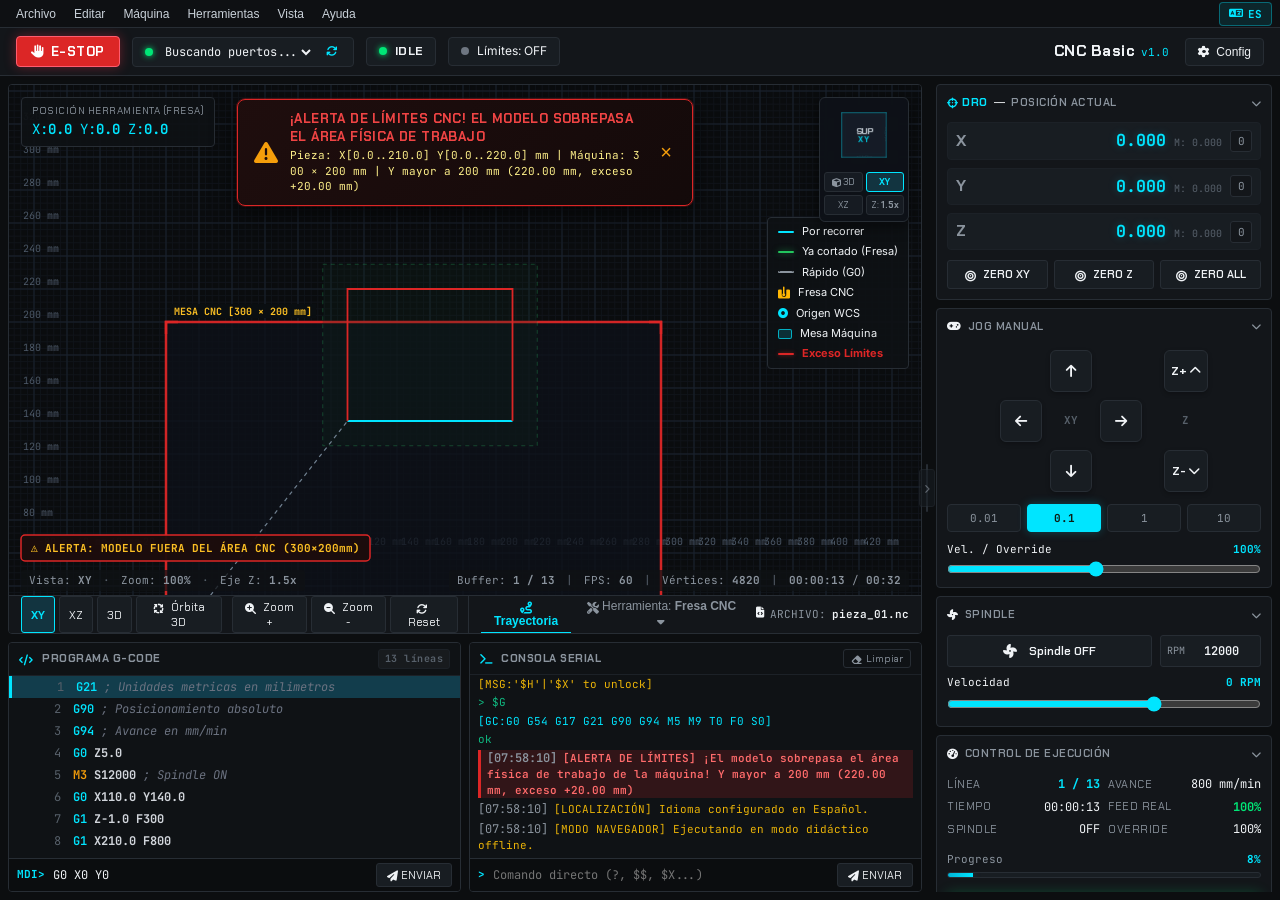
==== commit 69139495: "Implementar modulo de historial de trabajos en carpeta dedicada y mejoras en interfaz" ====
--- a/gui/index.html
+++ b/gui/index.html
@@ -21,67 +21,70 @@
       <div class="menu-item" id="menu-archivo">
         <button class="menu-btn" type="button">Archivo</button>
         <div class="dropdown-menu">
-          <button class="dropdown-item" id="btn-menu-open-file"><i class="fa-solid fa-folder-open"></i> Abrir Archivo G-Code... <span class="shortcut">Ctrl+O</span></button>
-          <button class="dropdown-item" id="btn-menu-load-sample"><i class="fa-solid fa-file-code"></i> Cargar pieza_01.nc (Demo)</button>
+          <button class="dropdown-item" id="btn-menu-open-file" title="RF-02 / C.U-02-01: Carga y parsea un archivo de código G (.nc, .gcode) desde disco"><i class="fa-solid fa-folder-open"></i> Abrir Archivo G-Code... <span class="shortcut">Ctrl+O</span></button>
+          <button class="dropdown-item" id="btn-menu-load-sample" title="Carga el programa de prueba didáctico de cajera mecanizada (pieza_01.nc)"><i class="fa-solid fa-file-code"></i> Cargar pieza_01.nc (Demo)</button>
           <div class="dropdown-divider"></div>
-          <button class="dropdown-item" id="btn-menu-save-gcode"><i class="fa-solid fa-floppy-disk"></i> Guardar G-Code <span class="shortcut">Ctrl+S</span></button>
+          <button class="dropdown-item" id="btn-menu-save-gcode" title="Guarda o exporta el programa de código G actual con sus modificaciones"><i class="fa-solid fa-floppy-disk"></i> Guardar G-Code <span class="shortcut">Ctrl+S</span></button>
           <div class="dropdown-divider"></div>
-          <button class="dropdown-item" id="btn-menu-export-log"><i class="fa-solid fa-file-export"></i> Exportar Bitácora de Sesión</button>
+          <button class="dropdown-item" id="btn-menu-historial" title="RF-10 / C.U-06-03: Muestra el historial completo de trabajos, tiempos de ejecución y estado de las piezas"><i class="fa-solid fa-clock-rotate-left"></i> Historial de Trabajos Realizados</button>
+          <button class="dropdown-item" id="btn-menu-export-log" title="RF-10 / C.U-06-04: Exporta el registro de eventos y telemetría de la sesión a archivo"><i class="fa-solid fa-file-export"></i> Exportar Bitácora de Sesión</button>
         </div>
       </div>
 
       <div class="menu-item" id="menu-editar">
         <button class="menu-btn" type="button">Editar</button>
         <div class="dropdown-menu">
-          <button class="dropdown-item" id="btn-menu-clear-gcode"><i class="fa-solid fa-eraser"></i> Limpiar Programa</button>
-          <button class="dropdown-item" id="btn-menu-clear-console"><i class="fa-solid fa-trash-can"></i> Limpiar Consola Serial</button>
+          <button class="dropdown-item" id="btn-menu-clear-gcode" title="Limpia el código G activo y libera la memoria del visualizador"><i class="fa-solid fa-eraser"></i> Limpiar Programa</button>
+          <button class="dropdown-item" id="btn-menu-clear-console" title="RF-08: Limpia el historial textual de la consola serial interactiva"><i class="fa-solid fa-trash-can"></i> Limpiar Consola Serial</button>
         </div>
       </div>
 
       <div class="menu-item" id="menu-maquina">
         <button class="menu-btn" type="button">Máquina</button>
         <div class="dropdown-menu">
-          <button class="dropdown-item" id="btn-menu-homing"><i class="fa-solid fa-house"></i> Ciclo de Homing ($H)</button>
-          <button class="dropdown-item" id="btn-menu-unlock"><i class="fa-solid fa-lock-open"></i> Desbloquear Alarma ($X)</button>
-          <button class="dropdown-item" id="btn-menu-reset-grbl"><i class="fa-solid fa-rotate-right"></i> Reset Software (Ctrl+X)</button>
+          <button class="dropdown-item" id="btn-menu-homing" title="RF-06 / C.U-05-01: Ejecuta la secuencia de búsqueda de finales de carrera físicos ($H)"><i class="fa-solid fa-house"></i> Ciclo de Homing ($H)</button>
+          <button class="dropdown-item" id="btn-menu-unlock" title="Desbloquea el interbloqueo de alarma de seguridad de GRBL ($X)"><i class="fa-solid fa-lock-open"></i> Desbloquear Alarma ($X)</button>
+          <button class="dropdown-item" id="btn-menu-reset-grbl" title="Envía byte de reinicio por software a GRBL (0x18 / Ctrl+X)"><i class="fa-solid fa-rotate-right"></i> Reset Software (Ctrl+X)</button>
           <div class="dropdown-divider"></div>
-          <button class="dropdown-item" id="btn-menu-goto-origin"><i class="fa-solid fa-location-crosshairs"></i> Ir a Cero Pieza (G0 X0 Y0 Z0)</button>
+          <button class="dropdown-item" id="btn-menu-goto-origin" title="RF-05 / C.U-05-02: Mueve rápidamente la máquina al origen de trabajo activo (G0 X0 Y0 Z0)"><i class="fa-solid fa-location-crosshairs"></i> Ir a Cero Pieza (G0 X0 Y0 Z0)</button>
         </div>
       </div>
 
       <div class="menu-item" id="menu-herramientas">
         <button class="menu-btn" type="button">Herramientas</button>
         <div class="dropdown-menu">
-          <button class="dropdown-item" id="btn-menu-select-tool"><i class="fa-solid fa-pen-ruler"></i> Tipo de Herramienta (Fresa / Lápiz)...</button>
+          <button class="dropdown-item" id="btn-menu-select-tool" title="Conmuta entre fresa CNC de corte, lápiz de trazado y diodo láser con modelos 3D dedicados"><i class="fa-solid fa-pen-ruler"></i> Tipo de Herramienta (Fresa / Lápiz)...</button>
           <div class="dropdown-divider"></div>
-          <button class="dropdown-item" id="btn-menu-heightmap"><i class="fa-solid fa-layer-group"></i> Mapa de Alturas (Auto-Level)</button>
-          <button class="dropdown-item" id="btn-menu-calibration"><i class="fa-solid fa-ruler-combined"></i> Asistente de Calibración Pasos/mm</button>
-          <button class="dropdown-item" id="btn-menu-macros"><i class="fa-solid fa-bolt"></i> Comandos Rápidos de Usuario</button>
+          <button class="dropdown-item" id="btn-menu-heightmap" title="Ajustes de sondeo y compensación de altura de superficie"><i class="fa-solid fa-layer-group"></i> Mapa de Alturas (Auto-Level)</button>
+          <button class="dropdown-item" id="btn-menu-calibration" title="RF-14 / C.U-05-05: Asistente didáctico de cálculo y ajuste de pasos/mm ($100, $101, $102)"><i class="fa-solid fa-ruler-combined"></i> Asistente de Calibración Pasos/mm</button>
+          <button class="dropdown-item" id="btn-menu-macros" title="Atajos para macros G-Code preconfigurados por el operador"><i class="fa-solid fa-bolt"></i> Comandos Rápidos de Usuario</button>
         </div>
       </div>
 
       <div class="menu-item" id="menu-vista">
         <button class="menu-btn" type="button">Vista</button>
         <div class="dropdown-menu">
-          <button class="dropdown-item" id="btn-menu-view-xy"><i class="fa-solid fa-vector-square"></i> Vista XY (Planta)</button>
-          <button class="dropdown-item" id="btn-menu-view-xz"><i class="fa-solid fa-bars-staggered"></i> Vista XZ (Frontal)</button>
-          <button class="dropdown-item" id="btn-menu-view-3d"><i class="fa-solid fa-cube"></i> Vista 3D Isométrica</button>
+          <button class="dropdown-item" id="btn-menu-view-xy" title="RF-04 / C.U-03-01: Proyección ortogonal superior del plano de trabajo XY"><i class="fa-solid fa-vector-square"></i> Vista XY (Planta)</button>
+          <button class="dropdown-item" id="btn-menu-view-xz" title="RF-04: Proyección ortogonal frontal del plano de trabajo XZ"><i class="fa-solid fa-bars-staggered"></i> Vista XZ (Frontal)</button>
+          <button class="dropdown-item" id="btn-menu-view-3d" title="RF-04 / C.U-03-02: Vista 3D isométrica orbital interactiva con rotación y zoom"><i class="fa-solid fa-cube"></i> Vista 3D Isométrica</button>
           <div class="dropdown-divider"></div>
-          <button class="dropdown-item" id="btn-menu-toggle-grid"><i class="fa-solid fa-border-all"></i> Alternar Cuadrícula</button>
-          <button class="dropdown-item" id="btn-menu-fullscreen"><i class="fa-solid fa-expand"></i> Pantalla Completa <span class="shortcut">F11</span></button>
+          <button class="dropdown-item" id="btn-menu-toggle-grid" title="Muestra u oculta la cuadrícula milimétrica de referencia de la mesa"><i class="fa-solid fa-border-all"></i> Alternar Cuadrícula</button>
+          <button class="dropdown-item" id="btn-menu-fullscreen" title="Alterna el modo inmersivo de pantalla completa (F11)"><i class="fa-solid fa-expand"></i> Pantalla Completa <span class="shortcut">F11</span></button>
         </div>
       </div>
 
       <div class="menu-item" id="menu-ayuda">
         <button class="menu-btn" type="button">Ayuda</button>
         <div class="dropdown-menu">
-          <button class="dropdown-item" id="btn-menu-gcode-dict"><i class="fa-solid fa-book-bookmark"></i> Diccionario G-Code Interactivo</button>
-          <button class="dropdown-item" id="btn-menu-manual"><i class="fa-solid fa-book-open"></i> Guía Rápida de Operación CNC</button>
+          <button class="dropdown-item" id="btn-menu-tutorial" title="RNF-06 / C.U-06-05: Guía interactiva guiada de 5 pasos para alumnos de nuevo ingreso (MSJ_29)"><i class="fa-solid fa-graduation-cap"></i> Tutorial de Bienvenida (Primer Uso)...</button>
+          <button class="dropdown-item" id="btn-menu-gcode-dict" title="RF-12 / C.U-02-04: Diccionario didáctico con la definición y sintaxis de cada comando G y M"><i class="fa-solid fa-book-bookmark"></i> Diccionario G-Code Interactivo</button>
+          <button class="dropdown-item" id="btn-menu-manual" title="Manual didáctico y guía de operación segura de máquinas CNC"><i class="fa-solid fa-book-open"></i> Guía Rápida de Operación CNC</button>
           <div class="dropdown-divider"></div>
-          <button class="dropdown-item" id="btn-menu-about"><i class="fa-solid fa-circle-info"></i> Acerca de CNC Basic v1.0 (TT ESCOM)</button>
+          <button class="dropdown-item" id="btn-menu-about" title="Créditos del Trabajo Terminal 2026-B072 (ESCOM - IPN)"><i class="fa-solid fa-circle-info"></i> Acerca de CNC Basic v1.0 (TT ESCOM)</button>
         </div>
       </div>
     </nav>
+    <button class="btn-lang-toggle" id="btn-lang-toggle" title="Cambiar Idioma / Switch Language (ES/EN)"><i class="fa-solid fa-language"></i> <span id="lbl-current-lang">ES</span></button>
   </header>
 
   <!-- ================= TOP HEADER STATUS BAR ================= -->
@@ -266,7 +269,7 @@
 
           <div class="viz-tabs">
             <button class="viz-tab active" id="tab-trayectoria"><i class="fa-solid fa-route"></i> Trayectoria</button>
-            <button class="viz-tab" id="tab-herramienta" title="Cambiar tipo de herramienta activa"><i class="fa-solid fa-screwdriver-wrench"></i> Herramienta: <b id="lbl-nombre-herramienta">Fresa CNC</b> <i class="fa-solid fa-caret-down"></i></button>
+            <button class="viz-tab" id="tab-herramienta" title="Cambiar tipo de herramienta activa"><i class="fa-solid fa-screwdriver-wrench"></i> <span id="lbl-tab-tool-prefix">Herramienta:</span> <b id="lbl-nombre-herramienta">Fresa CNC</b> <i class="fa-solid fa-caret-down"></i></button>
           </div>
 
           <div class="loaded-file-indicator">
@@ -515,13 +518,13 @@
 
           <!-- Botones de Acción de Mecanizado -->
           <div class="execution-actions">
-            <button class="btn-start-execution" id="btn-execution-action">
+            <button class="btn-start-execution" id="btn-execution-action" title="RF-02 / C.U-04-03: Inicia la transmisión secuencial y ejecución del programa G-Code cargado.">
               <i class="fa-solid fa-play"></i> START
             </button>
-            <button class="btn-pause-execution hidden" id="btn-execution-pause">
+            <button class="btn-pause-execution hidden" id="btn-execution-pause" title="C.U-04-04: Pausa temporalmente el avance de la herramienta y mantiene la posición física.">
               <i class="fa-solid fa-pause"></i> PAUSA
             </button>
-            <button class="btn-stop-execution hidden" id="btn-execution-stop">
+            <button class="btn-stop-execution hidden" id="btn-execution-stop" title="C.U-04-06: Detiene inmediatamente la ejecución y limpia la cola de comandos pendientes.">
               <i class="fa-solid fa-stop"></i> DETENER
             </button>
           </div>
@@ -728,6 +731,13 @@
                   <option value="4">4 decimales (0.0001 mm)</option>
                 </select>
               </div>
+              <div class="form-group">
+                <label><i class="fa-solid fa-language"></i> Idioma de la Interfaz / Interface Language (RNF-08):</label>
+                <select class="form-control" id="cfg-language-select">
+                  <option value="es" selected>Español (Spanish)</option>
+                  <option value="en">English (Inglés)</option>
+                </select>
+              </div>
             </div>
           </div>
 
@@ -1695,52 +1705,34 @@
       <div class="modal-body">
         <p class="tool-modal-instruction">Seleccione la herramienta montada en el cabezal de la máquina CNC:</p>
         <div class="tool-cards-grid">
-          <!-- Tarjeta 1: Fresa de corte CNC (Herramienta actual) -->
+          <!-- Tarjeta 1: Fresa de corte CNC -->
           <div class="tool-select-card active" id="card-tool-fresa" data-tool="fresa">
             <div class="tool-select-indicator"><i class="fa-solid fa-circle-check"></i></div>
-            <div class="tool-badge-pill">CORTE &amp; FRESADO</div>
+            <div class="tool-badge-pill" id="badge-tool-fresa">CORTE &amp; FRESADO</div>
             <div class="tool-preview-box">
               <i class="fa-solid fa-bore-hole tool-preview-icon"></i>
             </div>
-            <h3 class="tool-card-title">Herramienta Actual (Fresa CNC)</h3>
-            <p class="tool-card-desc">Fresa de carburo de tungsteno / V-bit de punta cónica montada en mandril portaherramientas ER11. Diseñada para grabado y corte de PCB, madera y acrílico a altas RPM.</p>
-            <div class="tool-specs-list">
-              <span><i class="fa-solid fa-check text-cyan"></i> Gavilanes helicoidales rotatorios</span>
-              <span><i class="fa-solid fa-check text-cyan"></i> Punta cónica ultra fina para PCB</span>
-              <span><i class="fa-solid fa-check text-cyan"></i> Requiere husillo (Spindle) encendido</span>
-            </div>
+            <h3 class="tool-card-title" id="title-card-tool-fresa">Fresa CNC</h3>
           </div>
 
           <!-- Tarjeta 2: Lápiz -->
           <div class="tool-select-card" id="card-tool-lapiz" data-tool="lapiz">
             <div class="tool-select-indicator"><i class="fa-solid fa-circle-check"></i></div>
-            <div class="tool-badge-pill tool-badge-pencil">DIBUJO DIDÁCTICO</div>
+            <div class="tool-badge-pill tool-badge-pencil" id="badge-tool-lapiz">DIBUJO DIDÁCTICO</div>
             <div class="tool-preview-box tool-preview-pencil">
               <i class="fa-solid fa-pencil tool-preview-icon"></i>
             </div>
-            <h3 class="tool-card-title">Lápiz (Plotter Didáctico)</h3>
-            <p class="tool-card-desc">Lápiz de grafito escolar montado mediante adaptador elástico en el cabezal Z. Ideal para prácticas de laboratorio seguras sobre papel sin desgaste de fresas ni roturas mecánicas.</p>
-            <div class="tool-specs-list">
-              <span><i class="fa-solid fa-check text-gold"></i> Cuerpo hexagonal amarillo tradicional</span>
-              <span><i class="fa-solid fa-check text-gold"></i> Cuello de madera afilada y grafito #2</span>
-              <span><i class="fa-solid fa-check text-gold"></i> Virola metálica y borrador en cabezal</span>
-            </div>
+            <h3 class="tool-card-title" id="title-card-tool-lapiz">Lápiz Didáctico</h3>
           </div>
 
           <!-- Tarjeta 3: Diodo Láser -->
           <div class="tool-select-card" id="card-tool-laser" data-tool="laser">
             <div class="tool-select-indicator"><i class="fa-solid fa-circle-check"></i></div>
-            <div class="tool-badge-pill tool-badge-laser">GRABADO &amp; CORTE LÁSER</div>
+            <div class="tool-badge-pill tool-badge-laser" id="badge-tool-laser">GRABADO &amp; CORTE LÁSER</div>
             <div class="tool-preview-box tool-preview-laser">
               <i class="fa-solid fa-bolt tool-preview-icon"></i>
             </div>
-            <h3 class="tool-card-title">Diodo Láser (Grabado / Corte)</h3>
-            <p class="tool-card-desc">Módulo láser de diodo semiconductor de 450 nm (azul/violeta) con modulación PWM activa (M3/M4/M5). Grabado y corte por fotones sin contacto físico ni desgaste de fresas.</p>
-            <div class="tool-specs-list">
-              <span><i class="fa-solid fa-check text-purple"></i> Diodo colimado de foco ultra fino</span>
-              <span><i class="fa-solid fa-check text-purple"></i> Habilitación y potencia PWM por G-code</span>
-              <span><i class="fa-solid fa-check text-purple"></i> Sin rotura de fresa ni interbloqueo de motor</span>
-            </div>
+            <h3 class="tool-card-title" id="title-card-tool-laser">Diodo Láser</h3>
           </div>
         </div>
       </div>
@@ -1750,6 +1742,208 @@
       </div>
     </div>
   </div>
+
+  <!-- ================= MODAL HISTORIAL DE TRABAJO (RF-10 / C.U-06-03 / C.U-06-04) ================= -->
+  <div class="modal-backdrop hidden" id="modal-historial-backdrop">
+    <div class="modal-dialog modal-large">
+      <div class="modal-header">
+        <div class="modal-title-group">
+          <i class="fa-solid fa-clock-rotate-left modal-icon"></i>
+          <h2 class="modal-title">Historial de Trabajo y Registro de Eventos</h2>
+          <span class="modal-subtitle">Registro cronológico de ejecuciones de programas G-Code, duración y estado final</span>
+        </div>
+        <button class="btn-modal-close" id="btn-close-historial-modal"><i class="fa-solid fa-xmark"></i></button>
+      </div>
+
+      <div class="modal-body">
+        <!-- KPI Cards Summary -->
+        <div class="kpi-historial-grid">
+          <div class="kpi-card">
+            <span class="kpi-label"><i class="fa-solid fa-play"></i> Total Trabajos</span>
+            <span class="kpi-value" id="kpi-historial-total">0</span>
+          </div>
+          <div class="kpi-card">
+            <span class="kpi-label"><i class="fa-solid fa-stopwatch"></i> Tiempo Acumulado</span>
+            <span class="kpi-value" id="kpi-historial-tiempo">00:00:00</span>
+          </div>
+          <div class="kpi-card">
+            <span class="kpi-label"><i class="fa-solid fa-circle-check"></i> Tasa de Éxito</span>
+            <span class="kpi-value" id="kpi-historial-exito" style="color: #10b981;">100%</span>
+          </div>
+        </div>
+
+        <!-- Toolbar: Search and Export/Clear -->
+        <div class="historial-toolbar">
+          <input type="text" class="historial-search-input" id="input-search-historial" placeholder="Buscar por nombre de archivo o estado...">
+          <div class="historial-actions-group">
+            <button class="btn-secondary-action" id="btn-export-historial-json" style="padding: 6px 12px; font-size: 11px;"><i class="fa-solid fa-file-code"></i> JSON</button>
+            <button class="btn-secondary-action" id="btn-export-historial-csv" style="padding: 6px 12px; font-size: 11px;"><i class="fa-solid fa-file-csv"></i> CSV</button>
+            <button class="btn-secondary-action" id="btn-clear-historial" style="padding: 6px 12px; font-size: 11px; color: #ef4444;"><i class="fa-solid fa-trash-can"></i> Limpiar</button>
+          </div>
+        </div>
+
+        <!-- Table of Executions -->
+        <div class="table-historial-container">
+          <table class="table-historial">
+            <thead>
+              <tr>
+                <th>#</th>
+                <th>Fecha y Hora</th>
+                <th>Archivo</th>
+                <th>Herramienta</th>
+                <th>Duración</th>
+                <th>Líneas</th>
+                <th>Resultado</th>
+              </tr>
+            </thead>
+            <tbody id="tbody-historial">
+              <tr>
+                <td colspan="7" style="text-align: center; color: var(--text-muted); padding: 24px;">No hay trabajos registrados en el historial de esta estación.</td>
+              </tr>
+            </tbody>
+          </table>
+        </div>
+      </div>
+
+      <div class="modal-footer">
+        <button class="btn-primary-action" id="btn-close-historial-bottom">Cerrar Historial</button>
+      </div>
+    </div>
+  </div>
+
+  <!-- ================= MODAL TUTORIAL INTERACTIVO (RNF-06 / C.U-06-05) ================= -->
+  <div class="modal-backdrop hidden" id="modal-tutorial-backdrop">
+    <div class="modal-dialog modal-large">
+      <div class="modal-header">
+        <div class="modal-title-group">
+          <i class="fa-solid fa-graduation-cap modal-icon"></i>
+          <h2 class="modal-title">Tutorial de Bienvenida: Estación de Control CNC</h2>
+          <span class="modal-subtitle">Guía interactiva didáctica paso a paso para la operación segura de máquinas CNC (GRBL v1.1)</span>
+        </div>
+        <button class="btn-modal-close" id="btn-close-tutorial-modal"><i class="fa-solid fa-xmark"></i></button>
+      </div>
+
+      <div class="modal-body">
+        <!-- 5-Step Stepper Header -->
+        <div class="tutorial-stepper">
+          <div class="tutorial-step-dot active" data-step="1">1</div>
+          <div class="tutorial-step-line"></div>
+          <div class="tutorial-step-dot" data-step="2">2</div>
+          <div class="tutorial-step-line"></div>
+          <div class="tutorial-step-dot" data-step="3">3</div>
+          <div class="tutorial-step-line"></div>
+          <div class="tutorial-step-dot" data-step="4">4</div>
+          <div class="tutorial-step-line"></div>
+          <div class="tutorial-step-dot" data-step="5">5</div>
+        </div>
+
+        <div class="tutorial-card-body">
+          <!-- Step 1: Conexión Serial -->
+          <div class="tutorial-pane active" id="tutorial-pane-1">
+            <h3><i class="fa-solid fa-network-wired"></i> Paso 1: Conexión Serial con el Controlador GRBL</h3>
+            <p>La estación de control se comunica con el microcontrolador (Arduino Nano / Uno con firmware GRBL v1.1) mediante enlace serial USB a <b>115200 baudios</b> (RF-01).</p>
+            <div class="tutorial-tips-grid">
+              <div class="tutorial-tip-card">
+                <h4><i class="fa-solid fa-plug text-cyan"></i> Detección Automática (Hot-Plug)</h4>
+                <p>El sistema escanea periódicamente los puertos COM disponibles. Al conectar el cable USB del CNC, el enlace se activa automáticamente.</p>
+              </div>
+              <div class="tutorial-tip-card">
+                <h4><i class="fa-solid fa-laptop-code text-cyan"></i> Modo Virtual Didáctico</h4>
+                <p>Si no cuentas con una máquina física conectada, selecciona el <b>Simulador Virtual</b> para practicar todas las funciones del laboratorio con seguridad.</p>
+              </div>
+            </div>
+          </div>
+
+          <!-- Step 2: Jogging & Cero Pieza -->
+          <div class="tutorial-pane" id="tutorial-pane-2">
+            <h3><i class="fa-solid fa-arrows-up-down-left-right"></i> Paso 2: Control Manual (Jogging) y Fijación de Origen</h3>
+            <p>Desplaza la herramienta en los ejes X, Y y Z usando el panel táctil o el teclado de la computadora (RF-03, RF-05).</p>
+            <div class="tutorial-tips-grid">
+              <div class="tutorial-tip-card">
+                <h4><i class="fa-solid fa-keyboard text-cyan"></i> Atajos de Teclado</h4>
+                <p>Usa <b>← / →</b> para el Eje X, <b>↑ / ↓</b> para el Eje Y, y <b>RePág / AvPág</b> para subir/bajar el Eje Z. Elige pasos de 0.1, 1, 10 o 100 mm.</p>
+              </div>
+              <div class="tutorial-tip-card">
+                <h4><i class="fa-solid fa-location-crosshairs text-cyan"></i> Cero Pieza (WCS G10 L20 P1)</h4>
+                <p>Coloca la herramienta en la esquina inferior izquierda de tu material y presiona <b>Cero XYZ</b> para establecer las coordenadas de trabajo de la pieza.</p>
+              </div>
+            </div>
+          </div>
+
+          <!-- Step 3: Carga de G-Code & Visualizador -->
+          <div class="tutorial-pane" id="tutorial-pane-3">
+            <h3><i class="fa-solid fa-cube"></i> Paso 3: Carga de Archivos G-Code y Visualizador 3D</h3>
+            <p>Importa archivos con extensión <code>.nc</code> o <code>.gcode</code>. El sistema validará la sintaxis y renderizará la trayectoria en el lienzo gráfico (RF-02, RF-04).</p>
+            <div class="tutorial-tips-grid">
+              <div class="tutorial-tip-card">
+                <h4><i class="fa-solid fa-eye text-cyan"></i> Navegación Multivista</h4>
+                <p>Alterna entre vista 3D isométrica, XY (planta) y XZ (frontal). Mantén clic izquierdo y arrastra para rotar, o rueda del ratón para hacer zoom.</p>
+              </div>
+              <div class="tutorial-tip-card">
+                <h4><i class="fa-solid fa-ruler-combined text-cyan"></i> Comprobación de Límites</h4>
+                <p>El sistema calcula las dimensiones X, Y, Z del programa y te alertará si el corte excede el área física de trabajo de tu máquina.</p>
+              </div>
+            </div>
+          </div>
+
+          <!-- Step 4: Selección de Herramientas & Husillo -->
+          <div class="tutorial-pane" id="tutorial-pane-4">
+            <h3><i class="fa-solid fa-pen-ruler"></i> Paso 4: Selección de Herramienta y Seguridad</h3>
+            <p>Selecciona la herramienta adecuada según la práctica de laboratorio que vayas a realizar (RF-09, RNF-05).</p>
+            <div class="tutorial-tips-grid">
+              <div class="tutorial-tip-card">
+                <h4><i class="fa-solid fa-pencil text-cyan"></i> Modo Lápiz Didáctico</h4>
+                <p>Recomendado para prácticas iniciales en papel o cartulina. El motor del husillo se bloquea automáticamente al 100% para evitar accidentes mecánicos.</p>
+              </div>
+              <div class="tutorial-tip-card">
+                <h4><i class="fa-solid fa-shield-halved text-cyan"></i> Interbloqueo de Fresa</h4>
+                <p>En modo fresa CNC, el sistema bloquea cortes si el husillo está apagado para evitar la rotura de la fresa y proteger el material.</p>
+              </div>
+            </div>
+          </div>
+
+          <!-- Step 5: Modo Simulación Virtual & Ejecución Segura -->
+          <div class="tutorial-pane" id="tutorial-pane-5">
+            <h3><i class="fa-solid fa-laptop-code"></i> Paso 5: Modo Simulación Virtual y Parada de Emergencia</h3>
+            <p>Valida siempre tu programa antes de realizar el corte real con el husillo (RF-07, RF-11).</p>
+            <div class="tutorial-tips-grid">
+              <div class="tutorial-tip-card">
+                <h4><i class="fa-solid fa-play text-cyan"></i> Modo Simulación en Puertos COM</h4>
+                <p>Selecciona el <b>Simulador Virtual</b> en el selector de puertos COM para ensayar la trayectoria y coordenadas sin energizar motores físicos.</p>
+              </div>
+              <div class="tutorial-tip-card">
+                <h4><i class="fa-solid fa-triangle-exclamation text-red"></i> Parada E-STOP (Tecla ESC)</h4>
+                <p>En caso de cualquier anomalía o riesgo, presiona el botón rojo <b>E-STOP</b> o la tecla <b>Escape (ESC)</b> para detener de inmediato todo movimiento.</p>
+              </div>
+            </div>
+          </div>
+        </div>
+      </div>
+
+      <div class="modal-footer tutorial-footer">
+        <label style="display: flex; align-items: center; gap: 8px; font-size: 11.5px; color: var(--text-muted); cursor: pointer;">
+          <input type="checkbox" id="chk-no-mostrar-tutorial"> No mostrar automáticamente al iniciar
+        </label>
+        <div style="display: flex; gap: 8px;">
+          <button class="btn-secondary-action" id="btn-prev-tutorial" disabled><i class="fa-solid fa-arrow-left"></i> Anterior</button>
+          <button class="btn-primary-action" id="btn-next-tutorial">Siguiente <i class="fa-solid fa-arrow-right"></i></button>
+        </div>
+      </div>
+    </div>
+  </div>
+
+  <!-- ================= BANNER TOAST DE PRIMER USO (MSJ_29) ================= -->
+  <aside class="toast-welcome-banner hidden" id="toast-welcome-banner" role="alert">
+    <div class="toast-welcome-header">
+      <i class="fa-solid fa-graduation-cap"></i>
+      <h4 class="toast-welcome-title">¿Primera vez en CNC Basic?</h4>
+    </div>
+    <p class="toast-welcome-body">Parece ser tu primera vez en la estación CNC educativa. ¿Deseas iniciar una guía rápida interactiva para aprender a conectar y operar la máquina? (MSJ_29)</p>
+    <div class="toast-welcome-actions">
+      <button class="btn-toast-dismiss" id="btn-dismiss-toast">Más tarde</button>
+      <button class="btn-toast-start" id="btn-start-tutorial-toast">Iniciar Tutorial</button>
+    </div>
+  </aside>
 
   <!-- Hidden File Input for loading G-Code files -->
   <input type="file" id="file-input-gcode" accept=".nc,.gcode,.tap,.ngc" class="hidden">
--- a/gui/styles.css
+++ b/gui/styles.css
@@ -2653,10 +2653,11 @@
 
 .tool-card-title {
   font-family: var(--font-display);
-  font-size: 14px;
+  font-size: 15px;
   font-weight: 700;
   color: #ffffff;
-  margin: 0;
+  margin: 4px 0 0 0;
+  text-align: center;
 }
 
 .tool-card-desc {
@@ -2866,3 +2867,363 @@
   line-height: 1.4;
 }
 
+/* ==========================================================================
+/* ==========================================================================
+   16. HISTORIAL, TUTORIAL Y MULTI-IDIOMA (TT FORMAL)
+   ========================================================================== */
+
+/* Language Switcher Button in Header (RNF-08) */
+.btn-lang-toggle {
+  background: rgba(0, 229, 255, 0.1);
+  border: 1px solid rgba(0, 229, 255, 0.35);
+  color: var(--cyan-primary);
+  padding: 4px 9px;
+  border-radius: 4px;
+  font-family: var(--font-mono);
+  font-size: 11px;
+  font-weight: 700;
+  display: inline-flex;
+  align-items: center;
+  gap: 5px;
+  cursor: pointer;
+  transition: all 0.15s ease;
+  margin-left: auto;
+}
+
+.btn-lang-toggle:hover {
+  background: var(--cyan-primary);
+  color: #0c1c13;
+  box-shadow: 0 0 10px var(--cyan-glow);
+}
+
+/* Toast Banner Bienvenida Primer Uso (MSJ_29) */
+.toast-welcome-banner {
+  position: fixed;
+  bottom: 24px;
+  right: 24px;
+  z-index: 10000;
+  max-width: 420px;
+  background: linear-gradient(135deg, #0e1e2c, #07121a);
+  border: 1px solid var(--cyan-primary);
+  border-radius: 8px;
+  box-shadow: 0 12px 36px rgba(0, 0, 0, 0.8), 0 0 20px var(--cyan-glow);
+  padding: 16px;
+  animation: slide-up-toast 0.4s cubic-bezier(0.16, 1, 0.3, 1);
+  display: flex;
+  flex-direction: column;
+  gap: 12px;
+}
+
+@keyframes slide-up-toast {
+  from { transform: translateY(40px); opacity: 0; }
+  to { transform: translateY(0); opacity: 1; }
+}
+
+.toast-welcome-header {
+  display: flex;
+  align-items: center;
+  gap: 10px;
+}
+
+.toast-welcome-header i {
+  font-size: 20px;
+  color: var(--cyan-primary);
+}
+
+.toast-welcome-title {
+  font-family: var(--font-display);
+  font-size: 14px;
+  font-weight: 700;
+  color: #fff;
+  margin: 0;
+}
+
+.toast-welcome-body {
+  font-size: 12px;
+  color: #cbd5e1;
+  line-height: 1.4;
+  margin: 0;
+}
+
+.toast-welcome-actions {
+  display: flex;
+  justify-content: flex-end;
+  gap: 8px;
+}
+
+.btn-toast-start {
+  background: var(--cyan-primary);
+  color: #05141d;
+  font-weight: 700;
+  border: none;
+  border-radius: 4px;
+  padding: 6px 14px;
+  font-size: 11.5px;
+  cursor: pointer;
+  transition: all 0.15s ease;
+}
+
+.btn-toast-start:hover {
+  background: #33eeff;
+  box-shadow: 0 0 12px var(--cyan-glow);
+}
+
+.btn-toast-dismiss {
+  background: transparent;
+  color: #94a3b8;
+  border: 1px solid #334155;
+  border-radius: 4px;
+  padding: 6px 12px;
+  font-size: 11.5px;
+  cursor: pointer;
+}
+
+.btn-toast-dismiss:hover {
+  color: #fff;
+  border-color: #64748b;
+}
+
+/* Modal Historial de Trabajo (RF-10 / C.U-06-03 / C.U-06-04) */
+.kpi-historial-grid {
+  display: grid;
+  grid-template-columns: repeat(3, 1fr);
+  gap: 12px;
+  margin-bottom: 16px;
+}
+
+.kpi-card {
+  background: rgba(15, 23, 42, 0.6);
+  border: 1px solid rgba(255, 255, 255, 0.08);
+  border-radius: 6px;
+  padding: 12px 14px;
+  display: flex;
+  flex-direction: column;
+  gap: 4px;
+}
+
+.kpi-label {
+  font-size: 11px;
+  color: var(--text-muted);
+  text-transform: uppercase;
+  letter-spacing: 0.5px;
+}
+
+.kpi-value {
+  font-family: var(--font-mono);
+  font-size: 20px;
+  font-weight: 700;
+  color: var(--cyan-primary);
+}
+
+.historial-toolbar {
+  display: flex;
+  justify-content: space-between;
+  align-items: center;
+  gap: 12px;
+  margin-bottom: 12px;
+}
+
+.historial-search-input {
+  flex: 1;
+  max-width: 320px;
+  background: rgba(15, 23, 42, 0.8);
+  border: 1px solid var(--border-color);
+  color: #fff;
+  border-radius: 4px;
+  padding: 6px 10px;
+  font-size: 12px;
+}
+
+.historial-actions-group {
+  display: flex;
+  gap: 8px;
+}
+
+.table-historial-container {
+  max-height: 380px;
+  overflow-y: auto;
+  border: 1px solid rgba(255, 255, 255, 0.08);
+  border-radius: 6px;
+}
+
+.table-historial {
+  width: 100%;
+  border-collapse: collapse;
+  font-size: 12px;
+  text-align: left;
+}
+
+.table-historial th {
+  background: rgba(30, 41, 59, 0.9);
+  padding: 10px 12px;
+  font-family: var(--font-display);
+  font-weight: 600;
+  color: #94a3b8;
+  border-bottom: 1px solid var(--border-color);
+  position: sticky;
+  top: 0;
+  z-index: 2;
+}
+
+.table-historial td {
+  padding: 9px 12px;
+  border-bottom: 1px solid rgba(255, 255, 255, 0.04);
+  color: #e2e8f0;
+}
+
+.table-historial tbody tr:hover {
+  background: rgba(0, 229, 255, 0.04);
+}
+
+.badge-status {
+  display: inline-block;
+  padding: 3px 8px;
+  border-radius: 10px;
+  font-size: 10.5px;
+  font-weight: 600;
+}
+
+.badge-status-completed {
+  background: rgba(16, 185, 129, 0.15);
+  color: #10b981;
+  border: 1px solid rgba(16, 185, 129, 0.35);
+}
+
+.badge-status-simulacion {
+  background: rgba(255, 183, 3, 0.15);
+  color: #ffb703;
+  border: 1px solid rgba(255, 183, 3, 0.35);
+}
+
+.badge-status-stopped {
+  background: rgba(245, 158, 11, 0.15);
+  color: #f59e0b;
+  border: 1px solid rgba(245, 158, 11, 0.35);
+}
+
+.badge-status-error {
+  background: rgba(239, 68, 68, 0.15);
+  color: #ef4444;
+  border: 1px solid rgba(239, 68, 68, 0.35);
+}
+
+/* Modal Tutorial / Flujo de Bienvenida (RNF-06 / C.U-06-05) */
+.tutorial-stepper {
+  display: flex;
+  align-items: center;
+  justify-content: center;
+  gap: 12px;
+  margin-bottom: 20px;
+  padding: 10px 0;
+  border-bottom: 1px solid rgba(255, 255, 255, 0.06);
+}
+
+.tutorial-step-dot {
+  width: 32px;
+  height: 32px;
+  border-radius: 50%;
+  background: rgba(15, 23, 42, 0.8);
+  border: 2px solid rgba(255, 255, 255, 0.15);
+  color: #94a3b8;
+  display: flex;
+  align-items: center;
+  justify-content: center;
+  font-weight: 700;
+  font-size: 12px;
+  font-family: var(--font-display);
+  transition: all 0.2s ease;
+}
+
+.tutorial-step-dot.active {
+  border-color: var(--cyan-primary);
+  background: rgba(0, 229, 255, 0.2);
+  color: #fff;
+  box-shadow: 0 0 12px var(--cyan-glow);
+}
+
+.tutorial-step-dot.completed {
+  border-color: #10b981;
+  background: #10b981;
+  color: #0c1c13;
+}
+
+.tutorial-step-line {
+  flex: 1;
+  max-width: 40px;
+  height: 2px;
+  background: rgba(255, 255, 255, 0.1);
+}
+
+.tutorial-card-body {
+  min-height: 280px;
+}
+
+.tutorial-pane {
+  display: none;
+  animation: fadeInPane 0.25s ease;
+}
+
+.tutorial-pane.active {
+  display: block;
+}
+
+@keyframes fadeInPane {
+  from { opacity: 0; transform: translateY(6px); }
+  to { opacity: 1; transform: translateY(0); }
+}
+
+.tutorial-pane h3 {
+  font-family: var(--font-display);
+  font-size: 17px;
+  color: var(--cyan-primary);
+  margin-top: 0;
+  margin-bottom: 8px;
+}
+
+.tutorial-pane p {
+  color: #cbd5e1;
+  font-size: 12.5px;
+  line-height: 1.5;
+  margin-bottom: 14px;
+}
+
+.tutorial-tips-grid {
+  display: grid;
+  grid-template-columns: repeat(2, 1fr);
+  gap: 12px;
+  margin-top: 14px;
+}
+
+.tutorial-tip-card {
+  background: rgba(15, 23, 42, 0.5);
+  border: 1px solid rgba(255, 255, 255, 0.06);
+  border-radius: 6px;
+  padding: 12px;
+}
+
+.tutorial-tip-card h4 {
+  margin: 0 0 6px 0;
+  font-size: 12.5px;
+  color: #fff;
+  display: flex;
+  align-items: center;
+  gap: 8px;
+}
+
+.tutorial-tip-card p {
+  margin: 0;
+  font-size: 11.5px;
+  color: #94a3b8;
+  line-height: 1.4;
+}
+
+.tutorial-footer {
+  display: flex;
+  justify-content: space-between;
+  align-items: center;
+  margin-top: 20px;
+  padding-top: 14px;
+  border-top: 1px solid rgba(255, 255, 255, 0.08);
+}
+
+
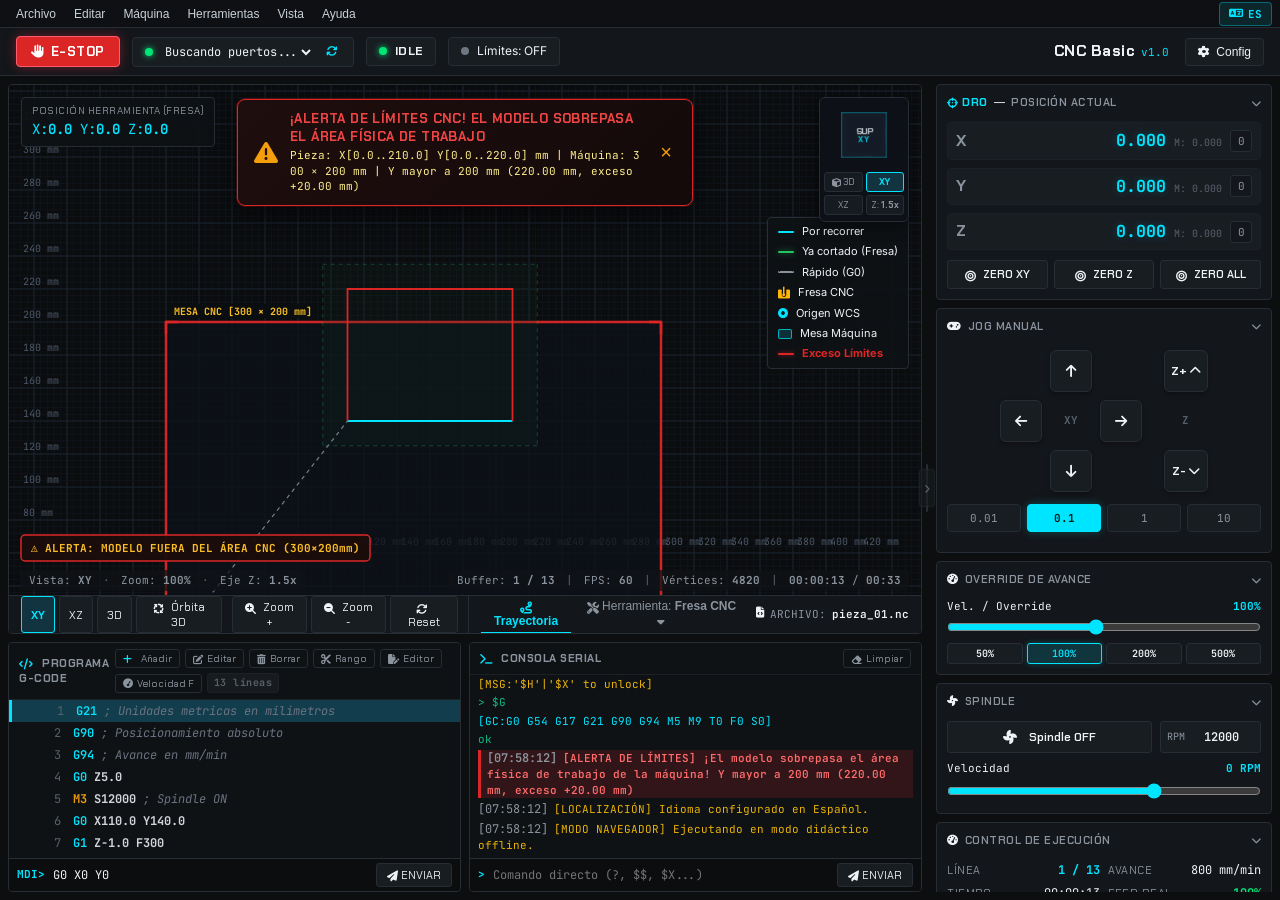
==== commit 801c2b0e: "Optimiza visualizador (progreso incremental), ilumina trayecto segun posicion real de la herramienta" ====
--- a/gui/index.html
+++ b/gui/index.html
@@ -1,18 +1,25 @@
 <!DOCTYPE html>
 <html lang="es">
+
 <head>
   <meta charset="UTF-8">
   <meta name="viewport" content="width=device-width, initial-scale=1.0">
   <title>CNC Basic v1.0 - Interfaz de Control CNC Educativa</title>
-  <meta name="description" content="Interfaz didáctica de control numérico computarizado (CNC) basada en firmware GRBL v1.1 para Trabajo Terminal (ESCOM - IPN).">
+  <meta name="description"
+    content="Interfaz didáctica de control numérico computarizado (CNC) basada en firmware GRBL v1.1 para Trabajo Terminal (ESCOM - IPN).">
   <!-- Google Fonts -->
   <link rel="preconnect" href="https://fonts.googleapis.com">
   <link rel="preconnect" href="https://fonts.gstatic.com" crossorigin>
-  <link href="https://fonts.googleapis.com/css2?family=Chakra+Petch:wght@400;600;700&family=Inter:wght@400;500;600;700&family=JetBrains+Mono:wght@400;500;700&display=swap" rel="stylesheet">
+  <link
+    href="https://fonts.googleapis.com/css2?family=Chakra+Petch:wght@400;600;700&family=Inter:wght@400;500;600;700&family=JetBrains+Mono:wght@400;500;700&display=swap"
+    rel="stylesheet">
   <!-- Font Awesome CDN -->
-  <link rel="stylesheet" href="https://cdnjs.cloudflare.com/ajax/libs/font-awesome/6.5.1/css/all.min.css" integrity="sha512-DTOQO9RWCH3ppGqcWaEA1BIZOC6xxalwEsw9c2QQeAIftl+Vegovlnee1c9QX4TctnWMn13TZye+giMm8e2LwA==" crossorigin="anonymous" referrerpolicy="no-referrer" />
+  <link rel="stylesheet" href="https://cdnjs.cloudflare.com/ajax/libs/font-awesome/6.5.1/css/all.min.css"
+    integrity="sha512-DTOQO9RWCH3ppGqcWaEA1BIZOC6xxalwEsw9c2QQeAIftl+Vegovlnee1c9QX4TctnWMn13TZye+giMm8e2LwA=="
+    crossorigin="anonymous" referrerpolicy="no-referrer" />
   <link rel="stylesheet" href="styles.css">
 </head>
+
 <body class="theme-dark">
 
   <!-- ================= TOP MENUBAR ================= -->
@@ -21,70 +28,130 @@
       <div class="menu-item" id="menu-archivo">
         <button class="menu-btn" type="button">Archivo</button>
         <div class="dropdown-menu">
-          <button class="dropdown-item" id="btn-menu-open-file" title="RF-02 / C.U-02-01: Carga y parsea un archivo de código G (.nc, .gcode) desde disco"><i class="fa-solid fa-folder-open"></i> Abrir Archivo G-Code... <span class="shortcut">Ctrl+O</span></button>
-          <button class="dropdown-item" id="btn-menu-load-sample" title="Carga el programa de prueba didáctico de cajera mecanizada (pieza_01.nc)"><i class="fa-solid fa-file-code"></i> Cargar pieza_01.nc (Demo)</button>
+          <button class="dropdown-item" id="btn-menu-open-file"
+            title="RF-02 / C.U-02-01: Carga y parsea un archivo de código G (.nc, .gcode) desde disco"><i
+              class="fa-solid fa-folder-open"></i> Abrir Archivo G-Code... <span class="shortcut">Ctrl+O</span></button>
+          <button class="dropdown-item" id="btn-menu-load-sample"
+            title="Carga el programa de prueba didáctico de cajera mecanizada (pieza_01.nc)"><i
+              class="fa-solid fa-file-code"></i> Cargar pieza_01.nc (Demo)</button>
           <div class="dropdown-divider"></div>
-          <button class="dropdown-item" id="btn-menu-save-gcode" title="Guarda o exporta el programa de código G actual con sus modificaciones"><i class="fa-solid fa-floppy-disk"></i> Guardar G-Code <span class="shortcut">Ctrl+S</span></button>
+          <button class="dropdown-item" id="btn-menu-save-gcode"
+            title="Guarda o exporta el programa de código G actual con sus modificaciones"><i
+              class="fa-solid fa-floppy-disk"></i> Guardar G-Code <span class="shortcut">Ctrl+S</span></button>
           <div class="dropdown-divider"></div>
-          <button class="dropdown-item" id="btn-menu-historial" title="RF-10 / C.U-06-03: Muestra el historial completo de trabajos, tiempos de ejecución y estado de las piezas"><i class="fa-solid fa-clock-rotate-left"></i> Historial de Trabajos Realizados</button>
-          <button class="dropdown-item" id="btn-menu-export-log" title="RF-10 / C.U-06-04: Exporta el registro de eventos y telemetría de la sesión a archivo"><i class="fa-solid fa-file-export"></i> Exportar Bitácora de Sesión</button>
+          <button class="dropdown-item" id="btn-menu-historial"
+            title="RF-10 / C.U-06-03: Muestra el historial completo de trabajos, tiempos de ejecución y estado de las piezas"><i
+              class="fa-solid fa-clock-rotate-left"></i> Historial de Trabajos Realizados</button>
+          <button class="dropdown-item" id="btn-menu-export-log"
+            title="RF-10 / C.U-06-04: Exporta el registro de eventos y telemetría de la sesión a archivo"><i
+              class="fa-solid fa-file-export"></i> Exportar Bitácora de Sesión</button>
         </div>
       </div>
 
       <div class="menu-item" id="menu-editar">
         <button class="menu-btn" type="button">Editar</button>
         <div class="dropdown-menu">
-          <button class="dropdown-item" id="btn-menu-clear-gcode" title="Limpia el código G activo y libera la memoria del visualizador"><i class="fa-solid fa-eraser"></i> Limpiar Programa</button>
-          <button class="dropdown-item" id="btn-menu-clear-console" title="RF-08: Limpia el historial textual de la consola serial interactiva"><i class="fa-solid fa-trash-can"></i> Limpiar Consola Serial</button>
+          <button class="dropdown-item" id="btn-menu-clear-gcode"
+            title="Limpia el código G activo y libera la memoria del visualizador"><i class="fa-solid fa-eraser"></i>
+            Limpiar Programa</button>
+          <button class="dropdown-item" id="btn-menu-clear-console"
+            title="RF-08: Limpia el historial textual de la consola serial interactiva"><i
+              class="fa-solid fa-trash-can"></i> Limpiar Consola Serial</button>
         </div>
       </div>
 
       <div class="menu-item" id="menu-maquina">
         <button class="menu-btn" type="button">Máquina</button>
         <div class="dropdown-menu">
-          <button class="dropdown-item" id="btn-menu-homing" title="RF-06 / C.U-05-01: Ejecuta la secuencia de búsqueda de finales de carrera físicos ($H)"><i class="fa-solid fa-house"></i> Ciclo de Homing ($H)</button>
-          <button class="dropdown-item" id="btn-menu-unlock" title="Desbloquea el interbloqueo de alarma de seguridad de GRBL ($X)"><i class="fa-solid fa-lock-open"></i> Desbloquear Alarma ($X)</button>
-          <button class="dropdown-item" id="btn-menu-reset-grbl" title="Envía byte de reinicio por software a GRBL (0x18 / Ctrl+X)"><i class="fa-solid fa-rotate-right"></i> Reset Software (Ctrl+X)</button>
+          <button class="dropdown-item" id="btn-menu-homing"
+            title="RF-06 / C.U-05-01: Ejecuta la secuencia de búsqueda de finales de carrera físicos ($H)"><i
+              class="fa-solid fa-house"></i> Ciclo de Homing ($H)</button>
+          <button class="dropdown-item" id="btn-menu-unlock"
+            title="Desbloquea el interbloqueo de alarma de seguridad de GRBL ($X)"><i class="fa-solid fa-lock-open"></i>
+            Desbloquear Alarma ($X)</button>
+          <button class="dropdown-item" id="btn-menu-reset-grbl"
+            title="Envía byte de reinicio por software a GRBL (0x18 / Ctrl+X)"><i class="fa-solid fa-rotate-right"></i>
+            Reset Software (Ctrl+X)</button>
           <div class="dropdown-divider"></div>
-          <button class="dropdown-item" id="btn-menu-goto-origin" title="RF-05 / C.U-05-02: Mueve rápidamente la máquina al origen de trabajo activo (G0 X0 Y0 Z0)"><i class="fa-solid fa-location-crosshairs"></i> Ir a Cero Pieza (G0 X0 Y0 Z0)</button>
+          <button class="dropdown-item" id="btn-menu-goto-origin"
+            title="RF-05 / C.U-05-02: Mueve rápidamente la máquina al origen de trabajo activo (G0 X0 Y0 Z0)"><i
+              class="fa-solid fa-location-crosshairs"></i> Ir a Cero Pieza (G0 X0 Y0 Z0)</button>
         </div>
       </div>
 
       <div class="menu-item" id="menu-herramientas">
         <button class="menu-btn" type="button">Herramientas</button>
         <div class="dropdown-menu">
-          <button class="dropdown-item" id="btn-menu-select-tool" title="Conmuta entre fresa CNC de corte, lápiz de trazado y diodo láser con modelos 3D dedicados"><i class="fa-solid fa-pen-ruler"></i> Tipo de Herramienta (Fresa / Lápiz)...</button>
+          <button class="dropdown-item" id="btn-menu-adjust-feed"
+            title="Ajusta o acelera la velocidad de avance F (Feedrate) del programa cargado"><i
+              class="fa-solid fa-gauge-simple-high"></i> Ajustar Velocidad de Avance (Feedrate F)...</button>
           <div class="dropdown-divider"></div>
-          <button class="dropdown-item" id="btn-menu-heightmap" title="Ajustes de sondeo y compensación de altura de superficie"><i class="fa-solid fa-layer-group"></i> Mapa de Alturas (Auto-Level)</button>
-          <button class="dropdown-item" id="btn-menu-calibration" title="RF-14 / C.U-05-05: Asistente didáctico de cálculo y ajuste de pasos/mm ($100, $101, $102)"><i class="fa-solid fa-ruler-combined"></i> Asistente de Calibración Pasos/mm</button>
-          <button class="dropdown-item" id="btn-menu-macros" title="Atajos para macros G-Code preconfigurados por el operador"><i class="fa-solid fa-bolt"></i> Comandos Rápidos de Usuario</button>
+          <button class="dropdown-item" id="btn-menu-select-tool"
+            title="Conmuta entre fresa CNC de corte, lápiz de trazado y diodo láser con modelos 3D dedicados"><i
+              class="fa-solid fa-pen-ruler"></i> Tipo de Herramienta (Fresa / Lápiz)...</button>
+          <div class="dropdown-divider"></div>
+          <button class="dropdown-item" id="btn-menu-heightmap"
+            title="Ajustes de sondeo y compensación de altura de superficie"><i class="fa-solid fa-layer-group"></i>
+            Mapa de Alturas (Auto-Level)</button>
+          <button class="dropdown-item" id="btn-menu-calibration"
+            title="RF-14 / C.U-05-05: Asistente didáctico de cálculo y ajuste de pasos/mm ($100, $101, $102)"><i
+              class="fa-solid fa-ruler-combined"></i> Asistente de Calibración Pasos/mm</button>
+          <button class="dropdown-item" id="btn-menu-macros"
+            title="Atajos para macros G-Code preconfigurados por el operador"><i class="fa-solid fa-bolt"></i> Comandos
+            Rápidos de Usuario</button>
         </div>
       </div>
 
       <div class="menu-item" id="menu-vista">
         <button class="menu-btn" type="button">Vista</button>
         <div class="dropdown-menu">
-          <button class="dropdown-item" id="btn-menu-view-xy" title="RF-04 / C.U-03-01: Proyección ortogonal superior del plano de trabajo XY"><i class="fa-solid fa-vector-square"></i> Vista XY (Planta)</button>
-          <button class="dropdown-item" id="btn-menu-view-xz" title="RF-04: Proyección ortogonal frontal del plano de trabajo XZ"><i class="fa-solid fa-bars-staggered"></i> Vista XZ (Frontal)</button>
-          <button class="dropdown-item" id="btn-menu-view-3d" title="RF-04 / C.U-03-02: Vista 3D isométrica orbital interactiva con rotación y zoom"><i class="fa-solid fa-cube"></i> Vista 3D Isométrica</button>
+          <button class="dropdown-item" id="btn-menu-view-xy"
+            title="RF-04 / C.U-03-01: Proyección ortogonal superior del plano de trabajo XY"><i
+              class="fa-solid fa-vector-square"></i> Vista XY (Planta)</button>
+          <button class="dropdown-item" id="btn-menu-view-xz"
+            title="RF-04: Proyección ortogonal frontal del plano de trabajo XZ"><i
+              class="fa-solid fa-bars-staggered"></i> Vista XZ (Frontal)</button>
+          <button class="dropdown-item" id="btn-menu-view-3d"
+            title="RF-04 / C.U-03-02: Vista 3D isométrica orbital interactiva con rotación y zoom"><i
+              class="fa-solid fa-cube"></i> Vista 3D Isométrica</button>
           <div class="dropdown-divider"></div>
-          <button class="dropdown-item" id="btn-menu-toggle-grid" title="Muestra u oculta la cuadrícula milimétrica de referencia de la mesa"><i class="fa-solid fa-border-all"></i> Alternar Cuadrícula</button>
-          <button class="dropdown-item" id="btn-menu-fullscreen" title="Alterna el modo inmersivo de pantalla completa (F11)"><i class="fa-solid fa-expand"></i> Pantalla Completa <span class="shortcut">F11</span></button>
+          <button class="dropdown-item" id="btn-menu-toggle-grid"
+            title="Muestra u oculta la cuadrícula milimétrica de referencia de la mesa"><i
+              class="fa-solid fa-border-all"></i> Alternar Cuadrícula</button>
+          <button class="dropdown-item" id="btn-menu-fullscreen"
+            title="Alterna el modo inmersivo de pantalla completa (F11)"><i class="fa-solid fa-expand"></i> Pantalla
+            Completa <span class="shortcut">F11</span></button>
         </div>
       </div>
 
       <div class="menu-item" id="menu-ayuda">
         <button class="menu-btn" type="button">Ayuda</button>
         <div class="dropdown-menu">
-          <button class="dropdown-item" id="btn-menu-tutorial" title="RNF-06 / C.U-06-05: Guía interactiva guiada de 5 pasos para alumnos de nuevo ingreso (MSJ_29)"><i class="fa-solid fa-graduation-cap"></i> Tutorial de Bienvenida (Primer Uso)...</button>
-          <button class="dropdown-item" id="btn-menu-gcode-dict" title="RF-12 / C.U-02-04: Diccionario didáctico con la definición y sintaxis de cada comando G y M"><i class="fa-solid fa-book-bookmark"></i> Diccionario G-Code Interactivo</button>
-          <button class="dropdown-item" id="btn-menu-manual" title="Manual didáctico y guía de operación segura de máquinas CNC"><i class="fa-solid fa-book-open"></i> Guía Rápida de Operación CNC</button>
+          <button class="dropdown-item" id="btn-menu-tutorial"
+            title="RNF-06 / C.U-06-05: Guía interactiva guiada de 5 pasos para alumnos de nuevo ingreso (MSJ_29)"><i
+              class="fa-solid fa-graduation-cap"></i> Tutorial de Bienvenida (Primer Uso)...</button>
+          <button class="dropdown-item" id="btn-menu-gcode-dict"
+            title="RF-12 / C.U-02-04: Diccionario didáctico con la definición y sintaxis de cada comando G y M"><i
+              class="fa-solid fa-book-bookmark"></i> Diccionario G-Code Interactivo</button>
+          <button class="dropdown-item" id="btn-menu-manual"
+            title="Manual didáctico y guía de operación segura de máquinas CNC"><i class="fa-solid fa-book-open"></i>
+            Guía Rápida de Operación CNC</button>
           <div class="dropdown-divider"></div>
-          <button class="dropdown-item" id="btn-menu-about" title="Créditos del Trabajo Terminal 2026-B072 (ESCOM - IPN)"><i class="fa-solid fa-circle-info"></i> Acerca de CNC Basic v1.0 (TT ESCOM)</button>
+          <button class="dropdown-item" id="btn-menu-about"
+            title="Créditos del Trabajo Terminal 2026-B072 (ESCOM - IPN)"><i class="fa-solid fa-circle-info"></i> Acerca
+            de CNC Basic v1.0 (TT ESCOM)</button>
         </div>
       </div>
     </nav>
-    <button class="btn-lang-toggle" id="btn-lang-toggle" title="Cambiar Idioma / Switch Language (ES/EN)"><i class="fa-solid fa-language"></i> <span id="lbl-current-lang">ES</span></button>
+    <div class="menubar-right">
+      <button class="btn-lang-toggle" id="btn-lang-toggle" title="Cambiar Idioma / Switch Language (ES/EN)"><i
+          class="fa-solid fa-language"></i> <span id="lbl-current-lang">ES</span></button>
+      <div class="window-titlebar-controls" id="window-titlebar-controls" title="Controles de Ventana">
+        <button class="btn-win-control btn-win-min" id="btn-win-min" title="Minimizar"><i class="fa-solid fa-minus"></i></button>
+        <button class="btn-win-control btn-win-restore" id="btn-win-restore" title="Salir de Pantalla Completa (F11)"><i class="fa-solid fa-compress" id="icon-win-restore"></i></button>
+        <button class="btn-win-control btn-win-close" id="btn-win-close" title="Cerrar"><i class="fa-solid fa-xmark"></i></button>
+      </div>
+    </div>
   </header>
 
   <!-- ================= TOP HEADER STATUS BAR ================= -->
@@ -146,11 +213,13 @@
         <!-- Floating Tool Position Badge (Top-Left) -->
         <div class="overlay-floating-badge badge-pos" id="badge-tool-pos">
           <span class="badge-title" id="lbl-badge-tool-title">POSICIÓN HERRAMIENTA (FRESA)</span>
-          <span class="badge-coords">X:<b id="v-tool-x">0.0</b> Y:<b id="v-tool-y">0.0</b> Z:<b id="v-tool-z">0.0</b></span>
+          <span class="badge-coords">X:<b id="v-tool-x">0.0</b> Y:<b id="v-tool-y">0.0</b> Z:<b
+              id="v-tool-z">0.0</b></span>
         </div>
 
         <!-- Cubo de Navegación 3D (ViewCube) para orientarse y moverse en los 3 ejes -->
-        <div class="viewcube-container" id="viewcube-container" title="Cubo de Navegación 3D - Clic en caras o arrastre para orbitar en los 3 ejes (X, Y, Z)">
+        <div class="viewcube-container" id="viewcube-container"
+          title="Cubo de Navegación 3D - Clic en caras o arrastre para orbitar en los 3 ejes (X, Y, Z)">
           <div class="viewcube-stage" id="viewcube-stage">
             <div class="viewcube-cube" id="viewcube-cube">
               <div class="viewcube-face face-top" data-face="top" title="Vista Superior (Plano XY)">
@@ -177,10 +246,12 @@
             </div>
           </div>
           <div class="viewcube-toolbar">
-            <button class="vc-action-btn" id="vc-btn-iso" title="Vista Isométrica 3D"><i class="fa-solid fa-cube"></i> 3D</button>
+            <button class="vc-action-btn" id="vc-btn-iso" title="Vista Isométrica 3D"><i class="fa-solid fa-cube"></i>
+              3D</button>
             <button class="vc-action-btn" id="vc-btn-xy" title="Plano Superior XY">XY</button>
             <button class="vc-action-btn" id="vc-btn-xz" title="Plano Frontal XZ (Eje Z)">XZ</button>
-            <button class="vc-action-btn" id="vc-btn-zscale" title="Realzar Profundidad del Eje Z">Z: <b id="vc-lbl-zscale">1.5x</b></button>
+            <button class="vc-action-btn" id="vc-btn-zscale" title="Realzar Profundidad del Eje Z">Z: <b
+                id="vc-lbl-zscale">1.5x</b></button>
           </div>
         </div>
 
@@ -225,10 +296,12 @@
               <i class="fa-solid fa-triangle-exclamation oob-icon"></i>
               <div class="oob-text">
                 <span class="oob-title">¡ALERTA DE LÍMITES CNC! El modelo sobrepasa el área física de trabajo</span>
-                <span class="oob-desc" id="lbl-limites-detalle">Pieza: [0 a 0 mm] | Límite Máquina ($130/$131): 300 × 200 mm</span>
-              </div>
-            </div>
-            <button class="oob-close-btn" id="btn-cerrar-alerta-limites" type="button" title="Ocultar advertencia">&times;</button>
+                <span class="oob-desc" id="lbl-limites-detalle">Pieza: [0 a 0 mm] | Límite Máquina ($130/$131): 300 ×
+                  200 mm</span>
+              </div>
+            </div>
+            <button class="oob-close-btn" id="btn-cerrar-alerta-limites" type="button"
+              title="Ocultar advertencia">&times;</button>
           </div>
         </div>
 
@@ -258,7 +331,8 @@
             <button class="viz-btn active" id="btn-view-xy">XY</button>
             <button class="viz-btn" id="btn-view-xz">XZ</button>
             <button class="viz-btn" id="btn-view-3d">3D</button>
-            <button class="viz-btn" id="btn-view-orbit" title="Modo Órbita 3D"><i class="fa-solid fa-arrows-spin"></i> Órbita 3D</button>
+            <button class="viz-btn" id="btn-view-orbit" title="Modo Órbita 3D"><i class="fa-solid fa-arrows-spin"></i>
+              Órbita 3D</button>
           </div>
 
           <div class="viz-btn-group zoom-controls">
@@ -269,7 +343,9 @@
 
           <div class="viz-tabs">
             <button class="viz-tab active" id="tab-trayectoria"><i class="fa-solid fa-route"></i> Trayectoria</button>
-            <button class="viz-tab" id="tab-herramienta" title="Cambiar tipo de herramienta activa"><i class="fa-solid fa-screwdriver-wrench"></i> <span id="lbl-tab-tool-prefix">Herramienta:</span> <b id="lbl-nombre-herramienta">Fresa CNC</b> <i class="fa-solid fa-caret-down"></i></button>
+            <button class="viz-tab" id="tab-herramienta" title="Cambiar tipo de herramienta activa"><i
+                class="fa-solid fa-screwdriver-wrench"></i> <span id="lbl-tab-tool-prefix">Herramienta:</span> <b
+                id="lbl-nombre-herramienta">Fresa CNC</b> <i class="fa-solid fa-caret-down"></i></button>
           </div>
 
           <div class="loaded-file-indicator">
@@ -287,9 +363,29 @@
         <div class="panel-box panel-code-standalone">
           <div class="panel-title-bar">
             <span><i class="fa-solid fa-code text-cyan"></i> PROGRAMA G-CODE</span>
-            <span class="panel-badge-info" id="lbl-gcode-count">0 líneas</span>
-          </div>
-          <div class="gcode-editor-viewport" id="gcode-list-viewport">
+            <div class="gcode-header-tools">
+              <button class="btn-header-clean" id="btn-gcode-add-line" title="Añadir nueva línea (Insert)">
+                <i class="fa-solid fa-plus text-cyan"></i> Añadir
+              </button>
+              <button class="btn-header-clean" id="btn-gcode-edit-line" title="Editar línea seleccionada (Doble clic o F2)">
+                <i class="fa-solid fa-pen-to-square"></i> Editar
+              </button>
+              <button class="btn-header-clean" id="btn-gcode-delete-lines" title="Borrar línea o líneas seleccionadas (Supr)">
+                <i class="fa-solid fa-trash-can text-red"></i> Borrar
+              </button>
+              <button class="btn-header-clean" id="btn-gcode-delete-range" title="Borrar un rango numérico de líneas">
+                <i class="fa-solid fa-scissors"></i> Rango
+              </button>
+              <button class="btn-header-clean" id="btn-gcode-full-editor" title="Abrir editor de texto completo de Código G">
+                <i class="fa-solid fa-file-pen"></i> Editor
+              </button>
+              <button class="btn-header-clean" id="btn-adjust-feedrate"
+                title="Ajustar o acelerar la velocidad de avance (F) del código G"><i
+                  class="fa-solid fa-gauge-simple-high"></i> Velocidad F</button>
+              <span class="panel-badge-info" id="lbl-gcode-count">0 líneas</span>
+            </div>
+          </div>
+          <div class="gcode-editor-viewport" id="gcode-list-viewport" tabindex="0" title="Lista de Código G: Haga clic para seleccionar, Shift/Ctrl+Clic para seleccionar varias, Doble clic para editar, Supr para borrar">
             <ul class="gcode-lines-list" id="gcode-lines-container">
               <!-- Líneas G-code cargadas dinámicamente -->
             </ul>
@@ -297,8 +393,10 @@
           <!-- Barra de Entrada MDI -->
           <div class="mdi-bar">
             <span class="mdi-prefix">MDI&gt;</span>
-            <input type="text" class="mdi-input" id="mdi-input-cmd" value="G0 X0 Y0" placeholder="Comando G-code (G0 X0, G91...)">
-            <button class="btn-mdi-send" id="btn-mdi-send" title="Enviar comando MDI"><i class="fa-solid fa-paper-plane"></i> ENVIAR</button>
+            <input type="text" class="mdi-input" id="mdi-input-cmd" value="G0 X0 Y0"
+              placeholder="Comando G-code (G0 X0, G91...)">
+            <button class="btn-mdi-send" id="btn-mdi-send" title="Enviar comando MDI"><i
+                class="fa-solid fa-paper-plane"></i> ENVIAR</button>
           </div>
         </div>
 
@@ -306,7 +404,8 @@
         <div class="panel-box panel-console-standalone">
           <div class="panel-title-bar">
             <span><i class="fa-solid fa-terminal text-cyan"></i> CONSOLA SERIAL</span>
-            <button class="btn-header-clean" id="btn-quick-clean-console" title="Limpiar bitácora serial"><i class="fa-solid fa-eraser"></i> Limpiar</button>
+            <button class="btn-header-clean" id="btn-quick-clean-console" title="Limpiar bitácora serial"><i
+                class="fa-solid fa-eraser"></i> Limpiar</button>
           </div>
           <div class="console-viewport" id="console-output">
             <div class="console-line c-system">[CONEXIÓN] Puerto COM3 abierto a 115200 baudios.</div>
@@ -320,7 +419,8 @@
           <div class="console-input-bar">
             <span class="mdi-prefix">&gt;</span>
             <input type="text" class="mdi-input" id="console-cmd-input" placeholder="Comando directo (?, $$, $X...)">
-            <button class="btn-mdi-send" id="btn-console-send" title="Enviar comando a GRBL"><i class="fa-solid fa-paper-plane"></i> ENVIAR</button>
+            <button class="btn-mdi-send" id="btn-console-send" title="Enviar comando a GRBL"><i
+                class="fa-solid fa-paper-plane"></i> ENVIAR</button>
           </div>
         </div>
 
@@ -328,7 +428,8 @@
     </div>
 
     <!-- SEPARADOR / RESIZER REDIMENSIONABLE LATERAL (AJUSTE HACIA LA DERECHA) -->
-    <div class="sidebar-resizer" id="sidebar-resizer" title="Arrastrar para ajustar ancho hacia la derecha | Doble clic para tamaño rápido">
+    <div class="sidebar-resizer" id="sidebar-resizer"
+      title="Arrastrar para ajustar ancho hacia la derecha | Doble clic para tamaño rápido">
       <div class="resizer-handle-line"></div>
       <button class="btn-resizer-toggle" id="btn-toggle-sidebar" title="Ocultar / Mostrar panel lateral">
         <i class="fa-solid fa-chevron-right" id="icon-toggle-sidebar"></i>
@@ -382,7 +483,8 @@
         <!-- Zero Buttons Group -->
         <div class="dro-actions-row">
           <button class="btn-secondary-action" id="btn-zero-xy"><i class="fa-solid fa-bullseye"></i> ZERO XY</button>
-          <button class="btn-secondary-action" id="btn-zero-z-action"><i class="fa-solid fa-bullseye"></i> ZERO Z</button>
+          <button class="btn-secondary-action" id="btn-zero-z-action"><i class="fa-solid fa-bullseye"></i> ZERO
+            Z</button>
           <button class="btn-secondary-action" id="btn-zero-all"><i class="fa-solid fa-bullseye"></i> ZERO ALL</button>
         </div>
       </section>
@@ -401,23 +503,29 @@
             <!-- XY D-Pad -->
             <div class="dpad-xy">
               <div class="dpad-cell"></div>
-              <button class="jog-btn jog-up" id="btn-jog-y-plus" title="Y+ Adelante"><i class="fa-solid fa-arrow-up"></i></button>
+              <button class="jog-btn jog-up" id="btn-jog-y-plus" title="Y+ Adelante"><i
+                  class="fa-solid fa-arrow-up"></i></button>
               <div class="dpad-cell"></div>
 
-              <button class="jog-btn jog-left" id="btn-jog-x-minus" title="X- Izquierda"><i class="fa-solid fa-arrow-left"></i></button>
+              <button class="jog-btn jog-left" id="btn-jog-x-minus" title="X- Izquierda"><i
+                  class="fa-solid fa-arrow-left"></i></button>
               <div class="dpad-center-label">XY</div>
-              <button class="jog-btn jog-right" id="btn-jog-x-plus" title="X+ Derecha"><i class="fa-solid fa-arrow-right"></i></button>
+              <button class="jog-btn jog-right" id="btn-jog-x-plus" title="X+ Derecha"><i
+                  class="fa-solid fa-arrow-right"></i></button>
 
               <div class="dpad-cell"></div>
-              <button class="jog-btn jog-down" id="btn-jog-y-minus" title="Y- Atrás"><i class="fa-solid fa-arrow-down"></i></button>
+              <button class="jog-btn jog-down" id="btn-jog-y-minus" title="Y- Atrás"><i
+                  class="fa-solid fa-arrow-down"></i></button>
               <div class="dpad-cell"></div>
             </div>
 
             <!-- Z Column Pad -->
             <div class="dpad-z">
-              <button class="jog-btn jog-z-up" id="btn-jog-z-plus" title="Z+ Subir Herramienta">Z+ <i class="fa-solid fa-chevron-up"></i></button>
+              <button class="jog-btn jog-z-up" id="btn-jog-z-plus" title="Z+ Subir Herramienta">Z+ <i
+                  class="fa-solid fa-chevron-up"></i></button>
               <div class="dpad-z-label">Z</div>
-              <button class="jog-btn jog-z-down" id="btn-jog-z-minus" title="Z- Bajar Herramienta">Z- <i class="fa-solid fa-chevron-down"></i></button>
+              <button class="jog-btn jog-z-down" id="btn-jog-z-minus" title="Z- Bajar Herramienta">Z- <i
+                  class="fa-solid fa-chevron-down"></i></button>
             </div>
           </div>
 
@@ -429,13 +537,31 @@
             <button class="step-btn" data-step="10">10</button>
           </div>
 
-          <!-- Jog Feedrate / Speed -->
+        </div>
+      </section>
+
+      <!-- OVERRIDE DE AVANCE (independiente del JOG) -->
+      <section class="sidebar-block override-block" id="block-override">
+        <div class="sidebar-header collapsible" title="Clic para colapsar / expandir">
+          <i class="fa-solid fa-gauge-high header-icon"></i>
+          <span class="title-sub">OVERRIDE DE AVANCE</span>
+          <i class="fa-solid fa-chevron-down block-toggle-chevron"></i>
+        </div>
+
+        <div class="override-content">
           <div class="jog-speed-control">
             <div class="speed-label-row">
               <span class="speed-txt">Vel. / Override</span>
               <span class="speed-val highlight-cyan" id="lbl-jog-vel">100%</span>
             </div>
-            <input type="range" class="speed-slider" id="slider-jog-speed" min="10" max="200" value="100" step="5" title="Modificador de velocidad y tiempo estimado (10% a 200%)">
+            <input type="range" class="speed-slider" id="slider-jog-speed" min="10" max="200" value="100" step="5"
+              title="Modificador de velocidad y tiempo estimado (10% a 200%)">
+            <div class="preset-feed-row">
+              <button type="button" class="btn-preset-feed" data-feed-pct="50">50%</button>
+              <button type="button" class="btn-preset-feed active" data-feed-pct="100">100%</button>
+              <button type="button" class="btn-preset-feed" data-feed-pct="200">200%</button>
+              <button type="button" class="btn-preset-feed" data-feed-pct="500" title="Aceleración de simulación 5x">500%</button>
+            </div>
           </div>
         </div>
       </section>
@@ -456,7 +582,8 @@
             </button>
             <div class="spindle-rpm-badge" id="spindle-value-badge">
               <span class="rpm-label" id="lbl-spindle-unit">RPM</span>
-              <input type="number" class="rpm-input" id="input-spindle-rpm" value="12000" min="0" max="24000" step="500">
+              <input type="number" class="rpm-input" id="input-spindle-rpm" value="12000" min="0" max="24000"
+                step="500">
             </div>
           </div>
 
@@ -465,7 +592,8 @@
             <span class="speed-live-val highlight-cyan" id="lbl-spindle-speed-live">12000 RPM</span>
           </div>
 
-          <input type="range" class="spindle-slider" id="slider-spindle-override" min="0" max="150" value="100" title="Override Spindle (0% a 150%)">
+          <input type="range" class="spindle-slider" id="slider-spindle-override" min="0" max="150" value="100"
+            title="Override Spindle (0% a 150%)">
         </div>
       </section>
 
@@ -505,6 +633,7 @@
             </div>
           </div>
 
+
           <!-- Barra de Progreso -->
           <div class="progress-section">
             <div class="progress-labels">
@@ -518,13 +647,16 @@
 
           <!-- Botones de Acción de Mecanizado -->
           <div class="execution-actions">
-            <button class="btn-start-execution" id="btn-execution-action" title="RF-02 / C.U-04-03: Inicia la transmisión secuencial y ejecución del programa G-Code cargado.">
+            <button class="btn-start-execution" id="btn-execution-action"
+              title="RF-02 / C.U-04-03: Inicia la transmisión secuencial y ejecución del programa G-Code cargado.">
               <i class="fa-solid fa-play"></i> START
             </button>
-            <button class="btn-pause-execution hidden" id="btn-execution-pause" title="C.U-04-04: Pausa temporalmente el avance de la herramienta y mantiene la posición física.">
+            <button class="btn-pause-execution hidden" id="btn-execution-pause"
+              title="C.U-04-04: Pausa temporalmente el avance de la herramienta y mantiene la posición física.">
               <i class="fa-solid fa-pause"></i> PAUSA
             </button>
-            <button class="btn-stop-execution hidden" id="btn-execution-stop" title="C.U-04-06: Detiene inmediatamente la ejecución y limpia la cola de comandos pendientes.">
+            <button class="btn-stop-execution hidden" id="btn-execution-stop"
+              title="C.U-04-06: Detiene inmediatamente la ejecución y limpia la cola de comandos pendientes.">
               <i class="fa-solid fa-stop"></i> DETENER
             </button>
           </div>
@@ -587,7 +719,8 @@
 
           <!-- 1. Ajustes de Conexión (Fig. 6) -->
           <div class="cfg-panel active" id="cfg-tab-conexion">
-            <h3 class="panel-section-title"><i class="fa-solid fa-network-wired"></i> Ajustes de Conexión Serial (UART)</h3>
+            <h3 class="panel-section-title"><i class="fa-solid fa-network-wired"></i> Ajustes de Conexión Serial (UART)
+            </h3>
             <div class="form-grid">
               <div class="form-group">
                 <label>Puerto Serial COM:</label>
@@ -620,7 +753,8 @@
 
           <!-- 2. Información de la Máquina (Fig. 7) -->
           <div class="cfg-panel" id="cfg-tab-maquina">
-            <h3 class="panel-section-title"><i class="fa-solid fa-microchip"></i> Parámetros del Controlador CNC (GRBL)</h3>
+            <h3 class="panel-section-title"><i class="fa-solid fa-microchip"></i> Parámetros del Controlador CNC (GRBL)
+            </h3>
             <div class="form-grid">
               <div class="form-group">
                 <label>Firmware Detectado:</label>
@@ -650,12 +784,57 @@
                 <label>$132 - Recorrido Máx Z (mm):</label>
                 <input type="number" class="form-control" id="cfg-travel-z" value="60.000" step="0.1" min="10">
               </div>
+              <div class="form-group">
+                <label>$110 - Vel. Máx X (mm/min):</label>
+                <input type="number" class="form-control" id="cfg-maxrate-x" value="1500.0" step="50" min="50">
+              </div>
+              <div class="form-group">
+                <label>$111 - Vel. Máx Y (mm/min):</label>
+                <input type="number" class="form-control" id="cfg-maxrate-y" value="1500.0" step="50" min="50">
+              </div>
+              <div class="form-group">
+                <label>$112 - Vel. Máx Z (mm/min):</label>
+                <input type="number" class="form-control" id="cfg-maxrate-z" value="600.0" step="50" min="50">
+              </div>
+              <div class="form-group">
+                <label>$120 - Aceleración X (mm/s²):</label>
+                <input type="number" class="form-control" id="cfg-accel-x" value="50.0" step="5" min="5">
+              </div>
+              <div class="form-group">
+                <label>$121 - Aceleración Y (mm/s²):</label>
+                <input type="number" class="form-control" id="cfg-accel-y" value="50.0" step="5" min="5">
+              </div>
+              <div class="form-group">
+                <label>$122 - Aceleración Z (mm/s²):</label>
+                <input type="number" class="form-control" id="cfg-accel-z" value="50.0" step="5" min="5">
+              </div>
+              <!-- Configuración de Inversión de Dirección de Motores ($3) -->
+              <div class="form-group"
+                style="grid-column: 1 / -1; margin-top: 5px; background: rgba(0, 0, 0, 0.2); padding: 10px; border-radius: 6px; border: 1px solid rgba(255, 255, 255, 0.08);">
+                <label style="font-weight: 600; display: flex; align-items: center; justify-content: space-between;">
+                  <span><i class="fa-solid fa-arrows-left-right-to-line text-cyan"></i> $3 - Sentido de Giro de Motores
+                    (Inversión de Dirección GRBL)</span>
+                  <span style="font-family: var(--font-mono); color: var(--cyan-primary); font-size: 0.85rem;"
+                    id="lbl-cfg-dir-mask">Valor $3=0</span>
+                </label>
+                <div class="checkbox-group" style="display: flex; gap: 20px; align-items: center; margin-top: 8px;">
+                  <label><input type="checkbox" id="cfg-dir-invert-x"> Invertir Eje X (Bit 0 = 1)</label>
+                  <label><input type="checkbox" id="cfg-dir-invert-y"> Invertir Eje Y (Bit 1 = 2)</label>
+                  <label><input type="checkbox" id="cfg-dir-invert-z"> Invertir Eje Z (Bit 2 = 4)</label>
+                </div>
+                <small class="form-help" style="margin-top: 6px; display: block;">Modifica la máscara de bits $3 en la
+                  EEPROM de GRBL. Si el motor físico gira en sentido opuesto a los ejes cartesianos, active la casilla
+                  del eje deseado.</small>
+              </div>
             </div>
 
             <!-- Asistente Didáctico de Calibración de Pasos/mm -->
-            <div class="calibration-box mt-3" id="box-calibracion-pasos" style="background: rgba(0, 229, 255, 0.05); border: 1px solid rgba(0, 229, 255, 0.25); border-radius: 6px; padding: 12px; margin-top: 15px;">
-              <h4 style="margin: 0 0 8px 0; font-size: 0.88rem; color: var(--cyan-primary);"><i class="fa-solid fa-calculator"></i> Asistente de Calibración de Pasos/mm ($100, $101, $102)</h4>
-              <p class="form-help" style="margin-bottom: 10px;">Si al ordenar mover 100 mm la máquina se desplaza una distancia diferente, calcula el valor exacto aquí:</p>
+            <div class="calibration-box mt-3" id="box-calibracion-pasos"
+              style="background: rgba(0, 229, 255, 0.05); border: 1px solid rgba(0, 229, 255, 0.25); border-radius: 6px; padding: 12px; margin-top: 15px;">
+              <h4 style="margin: 0 0 8px 0; font-size: 0.88rem; color: var(--cyan-primary);"><i
+                  class="fa-solid fa-calculator"></i> Asistente de Calibración de Pasos/mm ($100, $101, $102)</h4>
+              <p class="form-help" style="margin-bottom: 10px;">Si al ordenar mover 100 mm la máquina se desplaza una
+                distancia diferente, calcula el valor exacto aquí:</p>
               <div class="form-grid" style="grid-template-columns: 1fr 1fr 1fr; gap: 10px;">
                 <div class="form-group">
                   <label>Eje a Calibrar:</label>
@@ -675,15 +854,19 @@
                 </div>
               </div>
               <div style="display: flex; align-items: center; justify-content: space-between; margin-top: 10px;">
-                <button type="button" class="btn-secondary-action" id="btn-calcular-pasos" style="padding: 6px 14px; font-size: 0.8rem;"><i class="fa-solid fa-arrows-rotate"></i> Calcular y Aplicar</button>
-                <span id="lbl-resultado-calibracion" style="font-family: var(--font-mono); font-size: 0.82rem; color: var(--green-start);"></span>
+                <button type="button" class="btn-secondary-action" id="btn-calcular-pasos"
+                  style="padding: 6px 14px; font-size: 0.8rem;"><i class="fa-solid fa-arrows-rotate"></i> Calcular y
+                  Aplicar</button>
+                <span id="lbl-resultado-calibracion"
+                  style="font-family: var(--font-mono); font-size: 0.82rem; color: var(--green-start);"></span>
               </div>
             </div>
           </div>
 
           <!-- 3. Ajustes Emisor (Fig. 8) -->
           <div class="cfg-panel" id="cfg-tab-emisor">
-            <h3 class="panel-section-title"><i class="fa-solid fa-tower-broadcast"></i> Ajustes del Emisor de Código G (Streamer)</h3>
+            <h3 class="panel-section-title"><i class="fa-solid fa-tower-broadcast"></i> Ajustes del Emisor de Código G
+              (Streamer)</h3>
             <div class="form-grid">
               <div class="form-group">
                 <label>Modo de Envío de Líneas:</label>
@@ -699,7 +882,10 @@
               </div>
               <div class="form-group checkbox-group">
                 <label><input type="checkbox" id="cfg-skip-comments" checked> Omitir líneas vacías y comentarios</label>
-                <label><input type="checkbox" id="cfg-pause-m6" checked> Pausa segura ante comando M6 (Cambio de herramienta)</label>
+                <label><input type="checkbox" id="cfg-pause-m6" checked> Pausa segura ante comando M6 (Cambio de
+                  herramienta)</label>
+                <label><input type="checkbox" id="cfg-invert-jog-x"> Invertir botones de Jog en Eje X (+X hacia la
+                  izquierda)</label>
               </div>
             </div>
           </div>
@@ -768,8 +954,10 @@
                 <input type="color" class="form-control color-input" id="cfg-color-rapid" value="#708090">
               </div>
               <div class="form-group checkbox-group">
-                <label><input type="checkbox" id="cfg-show-tool-reticle" checked> Mostrar retícula de herramienta en tiempo real</label>
-                <label><input type="checkbox" id="cfg-show-bed-limits" checked> Mostrar límites de la cama de trabajo</label>
+                <label><input type="checkbox" id="cfg-show-tool-reticle" checked> Mostrar retícula de herramienta en
+                  tiempo real</label>
+                <label><input type="checkbox" id="cfg-show-bed-limits" checked> Mostrar límites de la cama de
+                  trabajo</label>
                 <label><input type="checkbox" id="cfg-show-tool-3d" checked> Dibujar cono de fresa en modo 3D</label>
               </div>
               <div class="form-group">
@@ -785,12 +973,17 @@
 
           <!-- 7. Ajustes Consola (Fig. 12) -->
           <div class="cfg-panel" id="cfg-tab-consola">
-            <h3 class="panel-section-title"><i class="fa-solid fa-terminal"></i> Ajustes de la Consola Serial de Diagnóstico</h3>
+            <h3 class="panel-section-title"><i class="fa-solid fa-terminal"></i> Ajustes de la Consola Serial de
+              Diagnóstico</h3>
             <div class="form-grid checkbox-group">
-              <label><input type="checkbox" id="cfg-console-autoscroll" checked> Auto-desplazamiento automático al recibir mensajes</label>
-              <label><input type="checkbox" id="cfg-console-timestamps" checked> Incluir marcas de tiempo (Timestamps [HH:MM:SS])</label>
-              <label><input type="checkbox" id="cfg-console-filter-status"> Filtrar consultas periódicas de estado (&lt;Idle...&gt;)</label>
-              <label><input type="checkbox" id="cfg-console-highlight-alarms" checked> Resaltar errores y alarmas en color rojo</label>
+              <label><input type="checkbox" id="cfg-console-autoscroll" checked> Auto-desplazamiento automático al
+                recibir mensajes</label>
+              <label><input type="checkbox" id="cfg-console-timestamps" checked> Incluir marcas de tiempo (Timestamps
+                [HH:MM:SS])</label>
+              <label><input type="checkbox" id="cfg-console-filter-status"> Filtrar consultas periódicas de estado
+                (&lt;Idle...&gt;)</label>
+              <label><input type="checkbox" id="cfg-console-highlight-alarms" checked> Resaltar errores y alarmas en
+                color rojo</label>
             </div>
           </div>
 
@@ -801,34 +994,42 @@
               <div class="macro-card">
                 <div class="macro-head">
                   <span class="macro-name"><i class="fa-solid fa-bolt"></i> Sonda Cero Z (Touch Plate)</span>
-                  <button class="btn-run-macro" data-macro="G38.2 Z-20 F100; G92 Z5; G0 Z15"><i class="fa-solid fa-play"></i> Ejecutar</button>
+                  <button class="btn-run-macro" data-macro="G38.2 Z-20 F100; G92 Z5; G0 Z15"><i
+                      class="fa-solid fa-play"></i> Ejecutar</button>
                 </div>
                 <code>G38.2 Z-20 F100 ; Sonda táctil<br>G92 Z5.0 ; Fijar espesor placa<br>G0 Z15.0 ; Retraer</code>
               </div>
               <div class="macro-card">
                 <div class="macro-head">
-                  <span class="macro-name"><i class="fa-solid fa-location-dot"></i> Aparcamiento de Seguridad (Safe Park)</span>
-                  <button class="btn-run-macro" data-macro="G0 Z25; G0 X0 Y200"><i class="fa-solid fa-play"></i> Ejecutar</button>
+                  <span class="macro-name"><i class="fa-solid fa-location-dot"></i> Aparcamiento de Seguridad (Safe
+                    Park)</span>
+                  <button class="btn-run-macro" data-macro="G0 Z25; G0 X0 Y200"><i class="fa-solid fa-play"></i>
+                    Ejecutar</button>
                 </div>
                 <code>G90 ; Modo absoluto<br>G0 Z25.0 ; Elevar herramienta<br>G0 X0 Y200 ; Enviar mesa al frente</code>
               </div>
               <div class="macro-card">
                 <div class="macro-head">
-                  <span class="macro-name"><i class="fa-solid fa-fan"></i> Calentamiento de Husillo (Spindle Warmup)</span>
-                  <button class="btn-run-macro" data-macro="M3 S5000; G4 P5; M3 S12000"><i class="fa-solid fa-play"></i> Ejecutar</button>
+                  <span class="macro-name"><i class="fa-solid fa-fan"></i> Calentamiento de Husillo (Spindle
+                    Warmup)</span>
+                  <button class="btn-run-macro" data-macro="M3 S5000; G4 P5; M3 S12000"><i class="fa-solid fa-play"></i>
+                    Ejecutar</button>
                 </div>
                 <code>M3 S5000 ; Encender a baja RPM<br>G4 P5 ; Esperar 5 seg<br>M3 S12000 ; Velocidad de corte</code>
               </div>
               <div class="macro-card">
                 <div class="macro-head">
-                  <span class="macro-name"><i class="fa-solid fa-sun"></i> Prueba de Diodo Láser (Test 10% Luz 0.5s)</span>
-                  <button class="btn-run-macro" data-macro="M3 S100; G4 P0.5; M5"><i class="fa-solid fa-play"></i> Ejecutar</button>
+                  <span class="macro-name"><i class="fa-solid fa-sun"></i> Prueba de Diodo Láser (Test 10% Luz
+                    0.5s)</span>
+                  <button class="btn-run-macro" data-macro="M3 S100; G4 P0.5; M5"><i class="fa-solid fa-play"></i>
+                    Ejecutar</button>
                 </div>
                 <code>M3 S100 ; Encender diodo láser al 10%<br>G4 P0.5 ; Mantener 0.5 segundos<br>M5 ; Apagar haz láser</code>
               </div>
               <div class="macro-card">
                 <div class="macro-head">
-                  <span class="macro-name"><i class="fa-solid fa-unlock"></i> Desbloquear Alarma y Homing ($X + $H)</span>
+                  <span class="macro-name"><i class="fa-solid fa-unlock"></i> Desbloquear Alarma y Homing ($X +
+                    $H)</span>
                   <button class="btn-run-macro" data-macro="$X; $H"><i class="fa-solid fa-play"></i> Ejecutar</button>
                 </div>
                 <code>$X ; Desbloquear estado de alarma<br>$H ; Iniciar ciclo de búsqueda de referencia home</code>
@@ -838,8 +1039,10 @@
 
           <!-- 9. Mapa de Alturas / Auto-Leveling (Fig. 3) -->
           <div class="cfg-panel" id="cfg-tab-heightmap">
-            <h3 class="panel-section-title"><i class="fa-solid fa-layer-group"></i> Módulo de Mapa de Alturas (Compensación de Cama)</h3>
-            <p class="panel-desc">Realiza un sondeo matricial en el eje Z para compensar irregularidades de la superficie en placas PCB o grabados finos.</p>
+            <h3 class="panel-section-title"><i class="fa-solid fa-layer-group"></i> Módulo de Mapa de Alturas
+              (Compensación de Cama)</h3>
+            <p class="panel-desc">Realiza un sondeo matricial en el eje Z para compensar irregularidades de la
+              superficie en placas PCB o grabados finos.</p>
             <div class="form-grid">
               <div class="form-group">
                 <label>Matriz de Sondeo (Puntos X × Y):</label>
@@ -855,15 +1058,18 @@
               </div>
             </div>
             <div class="heightmap-actions">
-              <button class="btn-primary-action" id="btn-start-probing"><i class="fa-solid fa-play"></i> Iniciar Muestreo Automático</button>
-              <button class="btn-secondary-action" id="btn-clear-heightmap"><i class="fa-solid fa-eraser"></i> Limpiar Compensación</button>
+              <button class="btn-primary-action" id="btn-start-probing"><i class="fa-solid fa-play"></i> Iniciar
+                Muestreo Automático</button>
+              <button class="btn-secondary-action" id="btn-clear-heightmap"><i class="fa-solid fa-eraser"></i> Limpiar
+                Compensación</button>
             </div>
           </div>
 
           <!-- 10. DERECHOS DE AUTOR Y AGRADECIMIENTOS (NUEVO) -->
           <div class="cfg-panel" id="cfg-tab-creditos">
-            <h3 class="panel-section-title"><i class="fa-solid fa-scale-balanced"></i> Derechos de Autor, Propiedad Intelectual y Agradecimientos</h3>
-            
+            <h3 class="panel-section-title"><i class="fa-solid fa-scale-balanced"></i> Derechos de Autor, Propiedad
+              Intelectual y Agradecimientos</h3>
+
             <div class="credits-container">
               <!-- Tarjeta Institucional IPN / ESCOM -->
               <div class="credits-card institution-card">
@@ -871,24 +1077,28 @@
                   <i class="fa-solid fa-graduation-cap card-icon"></i>
                   <div>
                     <h4 class="card-title">Instituto Politécnico Nacional — ESCOM</h4>
-                    <span class="card-subtitle">Trabajo Terminal 2026-B072: “Interfaz de control para máquinas CNC con fines educativos”</span>
+                    <span class="card-subtitle">Trabajo Terminal 2026-B072: “Interfaz de control para máquinas CNC con
+                      fines educativos”</span>
                   </div>
                 </div>
                 <div class="credits-card-body">
                   <p class="credits-text">
-                    Desarrollado en el marco del programa de Ingeniería en Sistemas Computacionales de la <b>Escuela Superior de Cómputo (ESCOM)</b>.
+                    Desarrollado en el marco del programa de Ingeniería en Sistemas Computacionales de la <b>Escuela
+                      Superior de Cómputo (ESCOM)</b>.
                   </p>
                   <div class="credits-people-grid">
                     <div class="person-item">
                       <span class="person-role">Director del Proyecto:</span>
                       <span class="person-name">Dr. Gelacio Castillo Cabrera</span>
-                      <small class="person-desc">Agradecimiento sincero por su guía técnica, rigor metodológico y asesoría continua durante la investigación y concepción del prototipo.</small>
+                      <small class="person-desc">Agradecimiento sincero por su guía técnica, rigor metodológico y
+                        asesoría continua durante la investigación y concepción del prototipo.</small>
                     </div>
                     <div class="person-item">
                       <span class="person-role">Autores y Desarrolladores:</span>
                       <span class="person-name">Josué Martin Echeverría Arteaga</span>
                       <span class="person-name">Jonathan Uriel Paredes Martínez</span>
-                      <small class="person-desc">Estudiantes de Ingeniería en Sistemas Computacionales (Contacto: jparedesm1600@alumno.ipn.mx).</small>
+                      <small class="person-desc">Estudiantes de Ingeniería en Sistemas Computacionales (Contacto:
+                        jparedesm1600@alumno.ipn.mx).</small>
                     </div>
                   </div>
                 </div>
@@ -897,7 +1107,6 @@
               <!-- Tarjeta de Agradecimientos a Librerías y Software Libre -->
               <div class="credits-card open-source-card">
                 <div class="credits-card-header">
-                  <i class="fa-solid fa-heart card-icon icon-pink"></i>
                   <div>
                     <h4 class="card-title">Agradecimientos a la Comunidad de Software Libre</h4>
                     <span class="card-subtitle">Herramientas, tipografías y recursos de código abierto utilizados</span>
@@ -908,19 +1117,25 @@
                     <li>
                       <i class="fa-brands fa-font-awesome list-bullet-icon"></i>
                       <div>
-                        <b>Font Awesome (Fonticons, Inc.):</b> Agradecemos a los creadores de Font Awesome por su suite iconográfica universal bajo licencia <i>SIL Open Font License 1.1 / Creative Commons CC BY 4.0</i>.
+                        <b>Font Awesome (Fonticons, Inc.):</b> Agradecemos a los creadores de Font Awesome por su suite
+                        iconográfica universal bajo licencia <i>SIL Open Font License 1.1 / Creative Commons CC BY
+                          4.0</i>.
                       </div>
                     </li>
                     <li>
                       <i class="fa-solid fa-microchip list-bullet-icon"></i>
                       <div>
-                        <b>Firmware GRBL v1.1:</b> Agradecimiento y reconocimiento al autor Sonny Jeon (Gnea/GRBL) y la comunidad internacional por el motor de movimiento CNC libre bajo licencia <i>GNU General Public License v3.0 (GPLv3)</i>.
+                        <b>Firmware GRBL v1.1:</b> Agradecimiento y reconocimiento al autor Sonny Jeon (Gnea/GRBL) y la
+                        comunidad internacional por el motor de movimiento CNC libre bajo licencia <i>GNU General Public
+                          License v3.0 (GPLv3)</i>.
                       </div>
                     </li>
                     <li>
                       <i class="fa-brands fa-google list-bullet-icon"></i>
                       <div>
-                        <b>Google Fonts:</b> Tipografías abiertas <i>Chakra Petch</i> (Cadson Demak), <i>JetBrains Mono</i> (JetBrains) e <i>Inter</i> (Rasmus Andersson) bajo licencia <i>SIL Open Font License 1.1</i>.
+                        <b>Google Fonts:</b> Tipografías abiertas <i>Chakra Petch</i> (Cadson Demak), <i>JetBrains
+                          Mono</i> (JetBrains) e <i>Inter</i> (Rasmus Andersson) bajo licencia <i>SIL Open Font License
+                          1.1</i>.
                       </div>
                     </li>
                   </ul>
@@ -932,7 +1147,10 @@
                 <i class="fa-solid fa-shield-halved legal-icon"></i>
                 <div class="legal-text">
                   <b>Declaración de Propiedad Intelectual:</b>
-                  El código fuente, mockups de interfaz y documentación de este Trabajo Terminal se encuentran protegidos conforme a la legislación nacional sobre Derechos de Autor en México (<b>INDAUTOR</b>) y la normativa institucional del <b>Instituto Politécnico Nacional</b> (Reglamento de Propiedad Intelectual del IPN).
+                  El código fuente, mockups de interfaz y documentación de este Trabajo Terminal se encuentran
+                  protegidos conforme a la legislación nacional sobre Derechos de Autor en México (<b>INDAUTOR</b>) y la
+                  normativa institucional del <b>Instituto Politécnico Nacional</b> (Reglamento de Propiedad Intelectual
+                  del IPN).
                 </div>
               </div>
 
@@ -963,8 +1181,10 @@
         <button class="btn-modal-close" id="btn-close-dict-modal"><i class="fa-solid fa-xmark"></i></button>
       </div>
       <div class="modal-body" style="display: flex; flex-direction: column; overflow: hidden; padding: 14px 16px;">
-        <input type="text" class="dict-search-input" id="dict-search" placeholder="🔍 Buscar por código, función o palabra clave (ej. G0, avance, arco, M3, husillo, sonda, G54, homing...)" autocomplete="off">
-        
+        <input type="text" class="dict-search-input" id="dict-search"
+          placeholder="🔍 Buscar por código, función o palabra clave (ej. G0, avance, arco, M3, husillo, sonda, G54, homing...)"
+          autocomplete="off">
+
         <!-- Píldoras de filtrado rápido por categoría -->
         <div class="dict-filters-row">
           <button type="button" class="dict-filter-btn active" data-category="all">Todos los Comandos</button>
@@ -990,157 +1210,193 @@
               <tr data-category="g">
                 <td class="dict-cmd-cell"><code>G0 / G00</code></td>
                 <td><span class="dict-badge dict-badge-g">Movimiento</span></td>
-                <td class="dict-desc-cell"><b>Posicionamiento Rápido:</b> Desplaza los ejes a la velocidad máxima de la máquina sin cortar material. Se utiliza para aproximaciones y saltos de seguridad por encima de la pieza.</td>
+                <td class="dict-desc-cell"><b>Posicionamiento Rápido:</b> Desplaza los ejes a la velocidad máxima de la
+                  máquina sin cortar material. Se utiliza para aproximaciones y saltos de seguridad por encima de la
+                  pieza.</td>
                 <td class="dict-example-cell"><code>G0 X10.0 Y20.0 Z5.0</code></td>
               </tr>
               <tr data-category="g">
                 <td class="dict-cmd-cell"><code>G1 / G01</code></td>
                 <td><span class="dict-badge dict-badge-g">Movimiento</span></td>
-                <td class="dict-desc-cell"><b>Interpolación Lineal de Corte:</b> Movimiento en línea recta a la velocidad de avance controlada establecida por el parámetro <code>F</code> (Feed rate). Es el comando principal de fresado y grabado.</td>
+                <td class="dict-desc-cell"><b>Interpolación Lineal de Corte:</b> Movimiento en línea recta a la
+                  velocidad de avance controlada establecida por el parámetro <code>F</code> (Feed rate). Es el comando
+                  principal de fresado y grabado.</td>
                 <td class="dict-example-cell"><code>G1 X50.0 Y30.0 F600</code></td>
               </tr>
               <tr data-category="g">
                 <td class="dict-cmd-cell"><code>G2 / G02</code></td>
                 <td><span class="dict-badge dict-badge-g">Movimiento</span></td>
-                <td class="dict-desc-cell"><b>Interpolación Circular Horaria (CW):</b> Genera arcos de círculo en sentido de las manecillas del reloj. Requiere indicar punto final y centro relativo (I, J) o radio (R).</td>
+                <td class="dict-desc-cell"><b>Interpolación Circular Horaria (CW):</b> Genera arcos de círculo en
+                  sentido de las manecillas del reloj. Requiere indicar punto final y centro relativo (I, J) o radio
+                  (R).</td>
                 <td class="dict-example-cell"><code>G2 X20.0 Y20.0 I5.0 J0 F400</code></td>
               </tr>
               <tr data-category="g">
                 <td class="dict-cmd-cell"><code>G3 / G03</code></td>
                 <td><span class="dict-badge dict-badge-g">Movimiento</span></td>
-                <td class="dict-desc-cell"><b>Interpolación Circular Antihoraria (CCW):</b> Genera arcos circulares en sentido contrario a las manecillas del reloj en el plano de trabajo activo.</td>
+                <td class="dict-desc-cell"><b>Interpolación Circular Antihoraria (CCW):</b> Genera arcos circulares en
+                  sentido contrario a las manecillas del reloj en el plano de trabajo activo.</td>
                 <td class="dict-example-cell"><code>G3 X10.0 Y10.0 I-5.0 J0 F400</code></td>
               </tr>
               <tr data-category="g">
                 <td class="dict-cmd-cell"><code>G4 / G04</code></td>
                 <td><span class="dict-badge dict-badge-g">Control</span></td>
-                <td class="dict-desc-cell"><b>Pausa Programada (Dwell):</b> Detiene temporalmente el avance del cabezal durante un lapso de tiempo definido en segundos por el parámetro <code>P</code> (útil para estabilizar RPM).</td>
+                <td class="dict-desc-cell"><b>Pausa Programada (Dwell):</b> Detiene temporalmente el avance del cabezal
+                  durante un lapso de tiempo definido en segundos por el parámetro <code>P</code> (útil para estabilizar
+                  RPM).</td>
                 <td class="dict-example-cell"><code>G4 P1.5 ; Espera 1.5 seg</code></td>
               </tr>
               <tr data-category="wcs">
                 <td class="dict-cmd-cell"><code>G10 L2 / L20</code></td>
                 <td><span class="dict-badge dict-badge-wcs">Coordenadas</span></td>
-                <td class="dict-desc-cell"><b>Fijar Origen WCS en EEPROM:</b> Almacena permanentemente el punto cero de pieza (G54-G59). <code>L20 P1</code> fija la posición actual como nuevo cero de trabajo de G54.</td>
+                <td class="dict-desc-cell"><b>Fijar Origen WCS en EEPROM:</b> Almacena permanentemente el punto cero de
+                  pieza (G54-G59). <code>L20 P1</code> fija la posición actual como nuevo cero de trabajo de G54.</td>
                 <td class="dict-example-cell"><code>G10 L20 P1 X0 Y0 Z0</code></td>
               </tr>
               <tr data-category="wcs">
                 <td class="dict-cmd-cell"><code>G17</code></td>
                 <td><span class="dict-badge dict-badge-wcs">Planos</span></td>
-                <td class="dict-desc-cell"><b>Selección de Plano XY:</b> Establece el plano horizontal estándar para fresado, grabado de PCB y generación de arcos con I y J. Es el modo por defecto en fresadoras de 3 ejes.</td>
+                <td class="dict-desc-cell"><b>Selección de Plano XY:</b> Establece el plano horizontal estándar para
+                  fresado, grabado de PCB y generación de arcos con I y J. Es el modo por defecto en fresadoras de 3
+                  ejes.</td>
                 <td class="dict-example-cell"><code>G17 ; Plano superior XY</code></td>
               </tr>
               <tr data-category="wcs">
                 <td class="dict-cmd-cell"><code>G18</code></td>
                 <td><span class="dict-badge dict-badge-wcs">Planos</span></td>
-                <td class="dict-desc-cell"><b>Selección de Plano ZX:</b> Configura el plano vertical frontal para operaciones de interpolación circular en perfiles de altura.</td>
+                <td class="dict-desc-cell"><b>Selección de Plano ZX:</b> Configura el plano vertical frontal para
+                  operaciones de interpolación circular en perfiles de altura.</td>
                 <td class="dict-example-cell"><code>G18 ; Plano vertical ZX</code></td>
               </tr>
               <tr data-category="wcs">
                 <td class="dict-cmd-cell"><code>G19</code></td>
                 <td><span class="dict-badge dict-badge-wcs">Planos</span></td>
-                <td class="dict-desc-cell"><b>Selección de Plano YZ:</b> Configura el plano vertical lateral para arcos cilíndricos en el eje Y/Z.</td>
+                <td class="dict-desc-cell"><b>Selección de Plano YZ:</b> Configura el plano vertical lateral para arcos
+                  cilíndricos en el eje Y/Z.</td>
                 <td class="dict-example-cell"><code>G19 ; Plano lateral YZ</code></td>
               </tr>
               <tr data-category="wcs">
                 <td class="dict-cmd-cell"><code>G20</code></td>
                 <td><span class="dict-badge dict-badge-wcs">Unidades</span></td>
-                <td class="dict-desc-cell"><b>Sistema de Unidades Imperial:</b> Interpreta todas las coordenadas de posición, dimensiones y avances en pulgadas (inches).</td>
+                <td class="dict-desc-cell"><b>Sistema de Unidades Imperial:</b> Interpreta todas las coordenadas de
+                  posición, dimensiones y avances en pulgadas (inches).</td>
                 <td class="dict-example-cell"><code>G20 ; Unidades en pulgadas</code></td>
               </tr>
               <tr data-category="wcs">
                 <td class="dict-cmd-cell"><code>G21</code></td>
                 <td><span class="dict-badge dict-badge-wcs">Unidades</span></td>
-                <td class="dict-desc-cell"><b>Sistema de Unidades Métrico Decimal:</b> Interpreta todas las coordenadas y velocidades en milímetros (mm). Estándar internacional ISO para CNC.</td>
+                <td class="dict-desc-cell"><b>Sistema de Unidades Métrico Decimal:</b> Interpreta todas las coordenadas
+                  y velocidades en milímetros (mm). Estándar internacional ISO para CNC.</td>
                 <td class="dict-example-cell"><code>G21 ; Modo métrico (mm)</code></td>
               </tr>
               <tr data-category="g">
                 <td class="dict-cmd-cell"><code>G28 / G28.1</code></td>
                 <td><span class="dict-badge dict-badge-g">Referencia</span></td>
-                <td class="dict-desc-cell"><b>Retorno a Posición Home 1:</b> <code>G28</code> envía la herramienta al punto de referencia guardado previamente. <code>G28.1</code> almacena la posición actual como dicho punto de retorno.</td>
+                <td class="dict-desc-cell"><b>Retorno a Posición Home 1:</b> <code>G28</code> envía la herramienta al
+                  punto de referencia guardado previamente. <code>G28.1</code> almacena la posición actual como dicho
+                  punto de retorno.</td>
                 <td class="dict-example-cell"><code>G28 ; Ir a posición predeterminada</code></td>
               </tr>
               <tr data-category="g">
                 <td class="dict-cmd-cell"><code>G30 / G30.1</code></td>
                 <td><span class="dict-badge dict-badge-g">Referencia</span></td>
-                <td class="dict-desc-cell"><b>Retorno a Posición Home 2:</b> Segunda posición secundaria predefinida en coordenadas de máquina (utilizada habitualmente para aparcamiento o cambio de pieza).</td>
+                <td class="dict-desc-cell"><b>Retorno a Posición Home 2:</b> Segunda posición secundaria predefinida en
+                  coordenadas de máquina (utilizada habitualmente para aparcamiento o cambio de pieza).</td>
                 <td class="dict-example-cell"><code>G30 ; Aparcamiento secundario</code></td>
               </tr>
               <tr data-category="probe">
                 <td class="dict-cmd-cell"><code>G38.2</code></td>
                 <td><span class="dict-badge dict-badge-probe">Palpado</span></td>
-                <td class="dict-desc-cell"><b>Sondeo con Alarma al Contacto:</b> Mueve el cabezal hacia el material hasta que la sonda (Touch Plate) cierre circuito eléctrico. Si no detecta contacto antes del límite, dispara ALARM.</td>
+                <td class="dict-desc-cell"><b>Sondeo con Alarma al Contacto:</b> Mueve el cabezal hacia el material
+                  hasta que la sonda (Touch Plate) cierre circuito eléctrico. Si no detecta contacto antes del límite,
+                  dispara ALARM.</td>
                 <td class="dict-example-cell"><code>G38.2 Z-20.0 F100</code></td>
               </tr>
               <tr data-category="probe">
                 <td class="dict-cmd-cell"><code>G38.3</code></td>
                 <td><span class="dict-badge dict-badge-probe">Palpado</span></td>
-                <td class="dict-desc-cell"><b>Sondeo hacia Pieza sin Alarma:</b> Similar a G38.2 pero si la sonda no alcanza contacto con la superficie, detiene el movimiento limpiamente sin activar estado de alarma.</td>
+                <td class="dict-desc-cell"><b>Sondeo hacia Pieza sin Alarma:</b> Similar a G38.2 pero si la sonda no
+                  alcanza contacto con la superficie, detiene el movimiento limpiamente sin activar estado de alarma.
+                </td>
                 <td class="dict-example-cell"><code>G38.3 Z-15.0 F80</code></td>
               </tr>
               <tr data-category="probe">
                 <td class="dict-cmd-cell"><code>G38.4</code></td>
                 <td><span class="dict-badge dict-badge-probe">Palpado</span></td>
-                <td class="dict-desc-cell"><b>Sondeo de Alejamiento con Alarma:</b> Mueve la herramienta alejándose de la superficie hasta que el circuito de la sonda se abra (pérdida de contacto físico).</td>
+                <td class="dict-desc-cell"><b>Sondeo de Alejamiento con Alarma:</b> Mueve la herramienta alejándose de
+                  la superficie hasta que el circuito de la sonda se abra (pérdida de contacto físico).</td>
                 <td class="dict-example-cell"><code>G38.4 Z5.0 F50</code></td>
               </tr>
               <tr data-category="probe">
                 <td class="dict-cmd-cell"><code>G38.5</code></td>
                 <td><span class="dict-badge dict-badge-probe">Palpado</span></td>
-                <td class="dict-desc-cell"><b>Sondeo de Alejamiento sin Alarma:</b> Se aleja del contacto sin disparar alarma si ya se encontraba desconectada.</td>
+                <td class="dict-desc-cell"><b>Sondeo de Alejamiento sin Alarma:</b> Se aleja del contacto sin disparar
+                  alarma si ya se encontraba desconectada.</td>
                 <td class="dict-example-cell"><code>G38.5 Z5.0 F50</code></td>
               </tr>
               <tr data-category="wcs">
                 <td class="dict-cmd-cell"><code>G53</code></td>
                 <td><span class="dict-badge dict-badge-wcs">Máquina</span></td>
-                <td class="dict-desc-cell"><b>Desplazamiento en Coordenadas de Máquina (MCS):</b> Comando no-modal que ignora temporalmente el cero de pieza (WCS) y se mueve en referencia absoluta a los interruptores mecánicos.</td>
+                <td class="dict-desc-cell"><b>Desplazamiento en Coordenadas de Máquina (MCS):</b> Comando no-modal que
+                  ignora temporalmente el cero de pieza (WCS) y se mueve en referencia absoluta a los interruptores
+                  mecánicos.</td>
                 <td class="dict-example-cell"><code>G53 G0 Z0 ; Elevar Z a tope superior</code></td>
               </tr>
               <tr data-category="wcs">
                 <td class="dict-cmd-cell"><code>G54</code></td>
                 <td><span class="dict-badge dict-badge-wcs">Coordenadas</span></td>
-                <td class="dict-desc-cell"><b>Sistema de Coordenadas de Trabajo 1 (WCS Default):</b> Origen principal de trabajo del operador donde X0, Y0, Z0 coinciden con la esquina y superficie de la pieza en bruto.</td>
+                <td class="dict-desc-cell"><b>Sistema de Coordenadas de Trabajo 1 (WCS Default):</b> Origen principal de
+                  trabajo del operador donde X0, Y0, Z0 coinciden con la esquina y superficie de la pieza en bruto.</td>
                 <td class="dict-example-cell"><code>G54 ; Activa origen pieza 1</code></td>
               </tr>
               <tr data-category="wcs">
                 <td class="dict-cmd-cell"><code>G55 ... G59</code></td>
                 <td><span class="dict-badge dict-badge-wcs">Coordenadas</span></td>
-                <td class="dict-desc-cell"><b>Sistemas de Coordenadas de Trabajo Secundarios (WCS 2 al 6):</b> Permiten mecanizar múltiples piezas montadas simultáneamente sobre la mesa con orígenes independientes.</td>
+                <td class="dict-desc-cell"><b>Sistemas de Coordenadas de Trabajo Secundarios (WCS 2 al 6):</b> Permiten
+                  mecanizar múltiples piezas montadas simultáneamente sobre la mesa con orígenes independientes.</td>
                 <td class="dict-example-cell"><code>G55 ; Activa origen de pieza 2</code></td>
               </tr>
               <tr data-category="g">
                 <td class="dict-cmd-cell"><code>G80</code></td>
                 <td><span class="dict-badge dict-badge-g">Ciclos</span></td>
-                <td class="dict-desc-cell"><b>Cancelar Ciclos Fijos:</b> Cancela cualquier ciclo automático modal de taladrado o roscado previo y restaura el control de movimiento estándar G0/G1.</td>
+                <td class="dict-desc-cell"><b>Cancelar Ciclos Fijos:</b> Cancela cualquier ciclo automático modal de
+                  taladrado o roscado previo y restaura el control de movimiento estándar G0/G1.</td>
                 <td class="dict-example-cell"><code>G80 ; Fin de ciclo de taladrado</code></td>
               </tr>
               <tr data-category="wcs">
                 <td class="dict-cmd-cell"><code>G90</code></td>
                 <td><span class="dict-badge dict-badge-wcs">Posición</span></td>
-                <td class="dict-desc-cell"><b>Modo de Coordenadas Absolutas:</b> Todas las cotas numéricas (X, Y, Z) se miden directamente respecto al origen cero de trabajo (0,0,0) del sistema activo.</td>
+                <td class="dict-desc-cell"><b>Modo de Coordenadas Absolutas:</b> Todas las cotas numéricas (X, Y, Z) se
+                  miden directamente respecto al origen cero de trabajo (0,0,0) del sistema activo.</td>
                 <td class="dict-example-cell"><code>G90 ; Modo absoluto (recomendado)</code></td>
               </tr>
               <tr data-category="wcs">
                 <td class="dict-cmd-cell"><code>G91</code></td>
                 <td><span class="dict-badge dict-badge-wcs">Posición</span></td>
-                <td class="dict-desc-cell"><b>Modo de Coordenadas Relativas / Incrementales:</b> Cada cota representa la distancia a desplazarse a partir de la posición física en la que se encuentra la herramienta en ese instante.</td>
+                <td class="dict-desc-cell"><b>Modo de Coordenadas Relativas / Incrementales:</b> Cada cota representa la
+                  distancia a desplazarse a partir de la posición física en la que se encuentra la herramienta en ese
+                  instante.</td>
                 <td class="dict-example-cell"><code>G91 G0 Z5.0 ; Eleva 5mm desde donde esté</code></td>
               </tr>
               <tr data-category="wcs">
                 <td class="dict-cmd-cell"><code>G92</code></td>
                 <td><span class="dict-badge dict-badge-wcs">Coordenadas</span></td>
-                <td class="dict-desc-cell"><b>Desplazamiento Temporal de Coordenadas:</b> Reasigna las coordenadas de la posición actual sin sobrescribir los valores permanentes de G54 en memoria.</td>
+                <td class="dict-desc-cell"><b>Desplazamiento Temporal de Coordenadas:</b> Reasigna las coordenadas de la
+                  posición actual sin sobrescribir los valores permanentes de G54 en memoria.</td>
                 <td class="dict-example-cell"><code>G92 X0 Y0 Z0 ; Cero temporal</code></td>
               </tr>
               <tr data-category="wcs">
                 <td class="dict-cmd-cell"><code>G92.1</code></td>
                 <td><span class="dict-badge dict-badge-wcs">Coordenadas</span></td>
-                <td class="dict-desc-cell"><b>Cancelar Desplazamiento G92:</b> Restablece los orígenes originales del sistema WCS (G54) eliminando cualquier compensación temporal aplicada con G92.</td>
+                <td class="dict-desc-cell"><b>Cancelar Desplazamiento G92:</b> Restablece los orígenes originales del
+                  sistema WCS (G54) eliminando cualquier compensación temporal aplicada con G92.</td>
                 <td class="dict-example-cell"><code>G92.1 ; Cancela offset G92</code></td>
               </tr>
               <tr data-category="g">
                 <td class="dict-cmd-cell"><code>G94</code></td>
                 <td><span class="dict-badge dict-badge-g">Avance</span></td>
-                <td class="dict-desc-cell"><b>Modo de Avance por Minuto:</b> Las velocidades de avance `F` se expresan en unidades lineales por minuto (mm/min o in/min). Es el estándar para fresado.</td>
+                <td class="dict-desc-cell"><b>Modo de Avance por Minuto:</b> Las velocidades de avance `F` se expresan
+                  en unidades lineales por minuto (mm/min o in/min). Es el estándar para fresado.</td>
                 <td class="dict-example-cell"><code>G94 F800 ; 800 mm/min</code></td>
               </tr>
 
@@ -1148,67 +1404,81 @@
               <tr data-category="m">
                 <td class="dict-cmd-cell"><code>M0 / M00</code></td>
                 <td><span class="dict-badge dict-badge-m">Programa</span></td>
-                <td class="dict-desc-cell"><b>Parada Obligatoria de Programa:</b> Detiene por completo la ejecución y apaga el husillo. Requiere que el operador presione "START" o envíe <code>~</code> para continuar.</td>
+                <td class="dict-desc-cell"><b>Parada Obligatoria de Programa:</b> Detiene por completo la ejecución y
+                  apaga el husillo. Requiere que el operador presione "START" o envíe <code>~</code> para continuar.
+                </td>
                 <td class="dict-example-cell"><code>M0 ; Pausa para retirar virutas</code></td>
               </tr>
               <tr data-category="m">
                 <td class="dict-cmd-cell"><code>M1 / M01</code></td>
                 <td><span class="dict-badge dict-badge-m">Programa</span></td>
-                <td class="dict-desc-cell"><b>Parada Opcional:</b> Pausa la ejecución únicamente si el operador ha activado el interruptor de parada opcional en el panel de control.</td>
+                <td class="dict-desc-cell"><b>Parada Opcional:</b> Pausa la ejecución únicamente si el operador ha
+                  activado el interruptor de parada opcional en el panel de control.</td>
                 <td class="dict-example-cell"><code>M1 ; Parada condicional</code></td>
               </tr>
               <tr data-category="m">
                 <td class="dict-cmd-cell"><code>M2 / M02</code></td>
                 <td><span class="dict-badge dict-badge-m">Programa</span></td>
-                <td class="dict-desc-cell"><b>Fin de Programa:</b> Detiene los motores, apaga el husillo y los sistemas auxiliares, indicando que la pieza ha sido completada satisfactoriamente.</td>
+                <td class="dict-desc-cell"><b>Fin de Programa:</b> Detiene los motores, apaga el husillo y los sistemas
+                  auxiliares, indicando que la pieza ha sido completada satisfactoriamente.</td>
                 <td class="dict-example-cell"><code>M2 ; Programa concluido</code></td>
               </tr>
               <tr data-category="m">
                 <td class="dict-cmd-cell"><code>M3 / M03</code></td>
                 <td><span class="dict-badge dict-badge-m">Husillo / Láser</span></td>
-                <td class="dict-desc-cell"><b>Encendido de Husillo Horario (CW) / Láser ON:</b> Arranca el motor de corte a las RPM indicadas por el parámetro <code>S</code>. En modo láser, enciende el haz a potencia continua.</td>
+                <td class="dict-desc-cell"><b>Encendido de Husillo Horario (CW) / Láser ON:</b> Arranca el motor de
+                  corte a las RPM indicadas por el parámetro <code>S</code>. En modo láser, enciende el haz a potencia
+                  continua.</td>
                 <td class="dict-example-cell"><code>M3 S12000 ; Husillo a 12,000 RPM</code></td>
               </tr>
               <tr data-category="m">
                 <td class="dict-cmd-cell"><code>M4 / M04</code></td>
                 <td><span class="dict-badge dict-badge-m">Husillo / Láser</span></td>
-                <td class="dict-desc-cell"><b>Encendido Antihorario (CCW) / Modo Láser Dinámico:</b> En GRBL con modo láser habilitado ($32=1), M4 ajusta la potencia del haz en proporción directa a la velocidad instantánea de avance.</td>
+                <td class="dict-desc-cell"><b>Encendido Antihorario (CCW) / Modo Láser Dinámico:</b> En GRBL con modo
+                  láser habilitado ($32=1), M4 ajusta la potencia del haz en proporción directa a la velocidad
+                  instantánea de avance.</td>
                 <td class="dict-example-cell"><code>M4 S800 ; Láser proporcional dinámico</code></td>
               </tr>
               <tr data-category="m">
                 <td class="dict-cmd-cell"><code>M5 / M05</code></td>
                 <td><span class="dict-badge dict-badge-m">Husillo / Láser</span></td>
-                <td class="dict-desc-cell"><b>Apagado de Husillo / Láser OFF:</b> Corta de inmediato la energía del motor del cabezal o apaga el diodo láser. Protocolo de seguridad antes de cambios de herramienta.</td>
+                <td class="dict-desc-cell"><b>Apagado de Husillo / Láser OFF:</b> Corta de inmediato la energía del
+                  motor del cabezal o apaga el diodo láser. Protocolo de seguridad antes de cambios de herramienta.</td>
                 <td class="dict-example-cell"><code>M5 ; Detener rotación de herramienta</code></td>
               </tr>
               <tr data-category="m">
                 <td class="dict-cmd-cell"><code>M6 / M06</code></td>
                 <td><span class="dict-badge dict-badge-m">Herramienta</span></td>
-                <td class="dict-desc-cell"><b>Cambio de Herramienta:</b> Solicita montar una nueva herramienta indicada por <code>T</code>. La máquina se detiene y permite ajustar la altura Z antes de continuar.</td>
+                <td class="dict-desc-cell"><b>Cambio de Herramienta:</b> Solicita montar una nueva herramienta indicada
+                  por <code>T</code>. La máquina se detiene y permite ajustar la altura Z antes de continuar.</td>
                 <td class="dict-example-cell"><code>T2 M6 ; Montar herramienta número 2</code></td>
               </tr>
               <tr data-category="m">
                 <td class="dict-cmd-cell"><code>M7 / M07</code></td>
                 <td><span class="dict-badge dict-badge-m">Refrigerante</span></td>
-                <td class="dict-desc-cell"><b>Refrigeración por Niebla (Mist Coolant):</b> Activa la electroválvula de lubricación por aire atomizado para enfriamiento de fresas en metales no ferrosos.</td>
+                <td class="dict-desc-cell"><b>Refrigeración por Niebla (Mist Coolant):</b> Activa la electroválvula de
+                  lubricación por aire atomizado para enfriamiento de fresas en metales no ferrosos.</td>
                 <td class="dict-example-cell"><code>M7 ; Niebla refrigerante ON</code></td>
               </tr>
               <tr data-category="m">
                 <td class="dict-cmd-cell"><code>M8 / M08</code></td>
                 <td><span class="dict-badge dict-badge-m">Refrigerante</span></td>
-                <td class="dict-desc-cell"><b>Refrigeración por Inundación (Flood Coolant):</b> Activa la bomba de fluido de corte continuo para evacuación de viruta en mecanizados intensivos.</td>
+                <td class="dict-desc-cell"><b>Refrigeración por Inundación (Flood Coolant):</b> Activa la bomba de
+                  fluido de corte continuo para evacuación de viruta en mecanizados intensivos.</td>
                 <td class="dict-example-cell"><code>M8 ; Refrigeración líquida ON</code></td>
               </tr>
               <tr data-category="m">
                 <td class="dict-cmd-cell"><code>M9 / M09</code></td>
                 <td><span class="dict-badge dict-badge-m">Refrigerante</span></td>
-                <td class="dict-desc-cell"><b>Apagado de Refrigeración:</b> Desactiva simultáneamente todos los sistemas de refrigeración (niebla e inundación).</td>
+                <td class="dict-desc-cell"><b>Apagado de Refrigeración:</b> Desactiva simultáneamente todos los sistemas
+                  de refrigeración (niebla e inundación).</td>
                 <td class="dict-example-cell"><code>M9 ; Todos los refrigerantes OFF</code></td>
               </tr>
               <tr data-category="m">
                 <td class="dict-cmd-cell"><code>M30</code></td>
                 <td><span class="dict-badge dict-badge-m">Programa</span></td>
-                <td class="dict-desc-cell"><b>Fin de Programa con Rebobinado:</b> Detiene todas las funciones de la máquina y rebobina el cursor de ejecución a la primera línea del archivo de código G.</td>
+                <td class="dict-desc-cell"><b>Fin de Programa con Rebobinado:</b> Detiene todas las funciones de la
+                  máquina y rebobina el cursor de ejecución a la primera línea del archivo de código G.</td>
                 <td class="dict-example-cell"><code>M30 ; Fin y rebobinar a línea 1</code></td>
               </tr>
 
@@ -1216,19 +1486,23 @@
               <tr data-category="g">
                 <td class="dict-cmd-cell"><code>F</code></td>
                 <td><span class="dict-badge dict-badge-g">Parámetro</span></td>
-                <td class="dict-desc-cell"><b>Velocidad de Avance (Feed Rate):</b> Determina la rapidez con la que se mueven los ejes durante el corte en milímetros por minuto (mm/min). Es modal (persiste hasta que se modifique).</td>
+                <td class="dict-desc-cell"><b>Velocidad de Avance (Feed Rate):</b> Determina la rapidez con la que se
+                  mueven los ejes durante el corte en milímetros por minuto (mm/min). Es modal (persiste hasta que se
+                  modifique).</td>
                 <td class="dict-example-cell"><code>F800 ; Avance de corte a 800 mm/min</code></td>
               </tr>
               <tr data-category="m">
                 <td class="dict-cmd-cell"><code>S</code></td>
                 <td><span class="dict-badge dict-badge-m">Parámetro</span></td>
-                <td class="dict-desc-cell"><b>Velocidad de Husillo / Potencia Láser:</b> Revoluciones por minuto (RPM) del motor o intensidad PWM del diodo láser en escala de 0 a 1000 ($30).</td>
+                <td class="dict-desc-cell"><b>Velocidad de Husillo / Potencia Láser:</b> Revoluciones por minuto (RPM)
+                  del motor o intensidad PWM del diodo láser en escala de 0 a 1000 ($30).</td>
                 <td class="dict-example-cell"><code>S12000 ; 12,000 RPM (o S250 para 25% luz)</code></td>
               </tr>
               <tr data-category="g">
                 <td class="dict-cmd-cell"><code>I, J, K</code></td>
                 <td><span class="dict-badge dict-badge-g">Parámetro</span></td>
-                <td class="dict-desc-cell"><b>Vectores de Centro de Arco:</b> Distancia incremental desde el punto de inicio de la herramienta hasta el centro del arco en los ejes X, Y y Z respectivamente.</td>
+                <td class="dict-desc-cell"><b>Vectores de Centro de Arco:</b> Distancia incremental desde el punto de
+                  inicio de la herramienta hasta el centro del arco en los ejes X, Y y Z respectivamente.</td>
                 <td class="dict-example-cell"><code>G2 X10 Y10 I5.0 J0 F500</code></td>
               </tr>
 
@@ -1236,73 +1510,91 @@
               <tr data-category="grbl">
                 <td class="dict-cmd-cell"><code>$$</code></td>
                 <td><span class="dict-badge dict-badge-grbl">GRBL Config</span></td>
-                <td class="dict-desc-cell"><b>Consultar Configuración Completa:</b> Imprime en la consola serial todos los parámetros ($0 a $132) almacenados en la memoria no-volátil EEPROM del microcontrolador.</td>
+                <td class="dict-desc-cell"><b>Consultar Configuración Completa:</b> Imprime en la consola serial todos
+                  los parámetros ($0 a $132) almacenados en la memoria no-volátil EEPROM del microcontrolador.</td>
                 <td class="dict-example-cell"><code>$$ ; Lista parámetros del firmware</code></td>
               </tr>
               <tr data-category="grbl">
                 <td class="dict-cmd-cell"><code>$#</code></td>
                 <td><span class="dict-badge dict-badge-grbl">GRBL WCS</span></td>
-                <td class="dict-desc-cell"><b>Consultar Orígenes WCS y Sondas:</b> Muestra los desplazamientos absolutos de los sistemas G54-G59, coordenadas de posición G28/G30 y último contacto de sonda PRB.</td>
+                <td class="dict-desc-cell"><b>Consultar Orígenes WCS y Sondas:</b> Muestra los desplazamientos absolutos
+                  de los sistemas G54-G59, coordenadas de posición G28/G30 y último contacto de sonda PRB.</td>
                 <td class="dict-example-cell"><code>$# ; Lista offsets de trabajo</code></td>
               </tr>
               <tr data-category="grbl">
                 <td class="dict-cmd-cell"><code>$G</code></td>
                 <td><span class="dict-badge dict-badge-grbl">GRBL Estado</span></td>
-                <td class="dict-desc-cell"><b>Consultar Modos Activos del Analizador:</b> Muestra los estados modales en curso (G0/G1, G54, G17, G21, G90, G94, M3/M5, T, F, S).</td>
+                <td class="dict-desc-cell"><b>Consultar Modos Activos del Analizador:</b> Muestra los estados modales en
+                  curso (G0/G1, G54, G17, G21, G90, G94, M3/M5, T, F, S).</td>
                 <td class="dict-example-cell"><code>$G ; Muestra parser state actual</code></td>
               </tr>
               <tr data-category="grbl">
                 <td class="dict-cmd-cell"><code>$I</code></td>
                 <td><span class="dict-badge dict-badge-grbl">GRBL Info</span></td>
-                <td class="dict-desc-cell"><b>Información de Compilación y Versión:</b> Muestra la versión del firmware (ej. GRBL v1.1h) y datos de personalización del microcontrolador.</td>
+                <td class="dict-desc-cell"><b>Información de Compilación y Versión:</b> Muestra la versión del firmware
+                  (ej. GRBL v1.1h) y datos de personalización del microcontrolador.</td>
                 <td class="dict-example-cell"><code>$I ; Imprime versión instalada</code></td>
               </tr>
               <tr data-category="grbl">
                 <td class="dict-cmd-cell"><code>$H</code></td>
                 <td><span class="dict-badge dict-badge-grbl">Homing</span></td>
-                <td class="dict-desc-cell"><b>Ciclo de Búsqueda de Referencia Home:</b> Inicia el ciclo automático de desplazamiento hacia los interruptores mecánicos fin de carrera para fijar el origen absoluto de la máquina.</td>
+                <td class="dict-desc-cell"><b>Ciclo de Búsqueda de Referencia Home:</b> Inicia el ciclo automático de
+                  desplazamiento hacia los interruptores mecánicos fin de carrera para fijar el origen absoluto de la
+                  máquina.</td>
                 <td class="dict-example-cell"><code>$H ; Homing automático de ejes</code></td>
               </tr>
               <tr data-category="grbl">
                 <td class="dict-cmd-cell"><code>$X</code></td>
                 <td><span class="dict-badge dict-badge-grbl">Alarma</span></td>
-                <td class="dict-desc-cell"><b>Desbloquear Interbloqueo de Alarma (Kill Alarm Lock):</b> Quita el bloqueo de arranque obligatorio de GRBL permitiendo mover los ejes sin necesidad de ejecutar Homing previo.</td>
+                <td class="dict-desc-cell"><b>Desbloquear Interbloqueo de Alarma (Kill Alarm Lock):</b> Quita el bloqueo
+                  de arranque obligatorio de GRBL permitiendo mover los ejes sin necesidad de ejecutar Homing previo.
+                </td>
                 <td class="dict-example-cell"><code>$X ; Desbloqueo rápido de seguridad</code></td>
               </tr>
               <tr data-category="grbl">
                 <td class="dict-cmd-cell"><code>$C</code></td>
                 <td><span class="dict-badge dict-badge-grbl">Validación</span></td>
-                <td class="dict-desc-cell"><b>Modo de Comprobación de Código G (Check Mode):</b> Procesa todo el archivo de código G verificando errores de sintaxis y arcos sin mover físicamente los motores.</td>
+                <td class="dict-desc-cell"><b>Modo de Comprobación de Código G (Check Mode):</b> Procesa todo el archivo
+                  de código G verificando errores de sintaxis y arcos sin mover físicamente los motores.</td>
                 <td class="dict-example-cell"><code>$C ; Alterna modo prueba simulada</code></td>
               </tr>
               <tr data-category="grbl">
                 <td class="dict-cmd-cell"><code>$100, $101, $102</code></td>
                 <td><span class="dict-badge dict-badge-grbl">Calibración</span></td>
-                <td class="dict-desc-cell"><b>Resolución de Pasos/mm (Ejes X, Y, Z):</b> Número exacto de pulsos que el driver debe emitir al motor paso a paso para desplazar la herramienta exactamente 1 milímetro.</td>
+                <td class="dict-desc-cell"><b>Resolución de Pasos/mm (Ejes X, Y, Z):</b> Número exacto de pulsos que el
+                  driver debe emitir al motor paso a paso para desplazar la herramienta exactamente 1 milímetro.</td>
                 <td class="dict-example-cell"><code>$100=250.000 ; Pasos/mm en X</code></td>
               </tr>
               <tr data-category="grbl">
                 <td class="dict-cmd-cell"><code>$130, $131, $132</code></td>
                 <td><span class="dict-badge dict-badge-grbl">Límites</span></td>
-                <td class="dict-desc-cell"><b>Recorrido Máximo Útil (Ejes X, Y, Z):</b> Longitud física mecanizable en milímetros desde el origen hasta el límite opuesto de cada guía lineal. Previene colisiones por software.</td>
+                <td class="dict-desc-cell"><b>Recorrido Máximo Útil (Ejes X, Y, Z):</b> Longitud física mecanizable en
+                  milímetros desde el origen hasta el límite opuesto de cada guía lineal. Previene colisiones por
+                  software.</td>
                 <td class="dict-example-cell"><code>$130=300.0 ; Recorrido útil X en mm</code></td>
               </tr>
               <tr data-category="grbl">
                 <td class="dict-cmd-cell"><code>?</code></td>
                 <td><span class="dict-badge dict-badge-grbl">Telemetría</span></td>
-                <td class="dict-desc-cell"><b>Consulta de Estado en Tiempo Real:</b> Comando de 1 byte que responde de inmediato con las coordenadas de máquina (MPos), coordenadas de trabajo (WPos), velocidad real y pines activados.</td>
+                <td class="dict-desc-cell"><b>Consulta de Estado en Tiempo Real:</b> Comando de 1 byte que responde de
+                  inmediato con las coordenadas de máquina (MPos), coordenadas de trabajo (WPos), velocidad real y pines
+                  activados.</td>
                 <td class="dict-example-cell"><code>? ; Devuelve &lt;Idle|MPos:...&gt;</code></td>
               </tr>
               <tr data-category="grbl">
                 <td class="dict-cmd-cell"><code>! y ~</code></td>
                 <td><span class="dict-badge dict-badge-grbl">Tiempo Real</span></td>
-                <td class="dict-desc-cell"><b>Pausa y Reanudación Inmediatas:</b> <code>!</code> ejecuta Feed Hold (detiene el avance en menos de 10 ms con desaceleración segura). <code>~</code> reanuda el ciclo pausado de inmediato.</td>
+                <td class="dict-desc-cell"><b>Pausa y Reanudación Inmediatas:</b> <code>!</code> ejecuta Feed Hold
+                  (detiene el avance en menos de 10 ms con desaceleración segura). <code>~</code> reanuda el ciclo
+                  pausado de inmediato.</td>
                 <td class="dict-example-cell"><code>! (Pausar) / ~ (Reanudar)</code></td>
               </tr>
               <tr data-category="grbl">
                 <td class="dict-cmd-cell"><code>Ctrl + X (0x18)</code></td>
                 <td><span class="dict-badge dict-badge-grbl">Emergencia</span></td>
-                <td class="dict-desc-cell"><b>Reset por Software Inmediato (Soft Reset):</b> Reinicia el microcontrolador al instante sin apagar la fuente de alimentación, detiene todo movimiento y restaura el estado seguro.</td>
+                <td class="dict-desc-cell"><b>Reset por Software Inmediato (Soft Reset):</b> Reinicia el
+                  microcontrolador al instante sin apagar la fuente de alimentación, detiene todo movimiento y restaura
+                  el estado seguro.</td>
                 <td class="dict-example-cell"><code>Ctrl+X ; Reset de firmware</code></td>
               </tr>
             </tbody>
@@ -1310,7 +1602,8 @@
         </div>
       </div>
       <div class="modal-footer" style="display: flex; justify-content: space-between; align-items: center;">
-        <span style="font-size: 11px; color: var(--text-muted); font-family: var(--font-mono);">Total: <b id="lbl-dict-total-count" style="color: var(--cyan-primary);">44</b> comandos documentados</span>
+        <span style="font-size: 11px; color: var(--text-muted); font-family: var(--font-mono);">Total: <b
+            id="lbl-dict-total-count" style="color: var(--cyan-primary);">44</b> comandos documentados</span>
         <button class="btn-primary-action" id="btn-close-dict-footer">Cerrar Diccionario</button>
       </div>
     </div>
@@ -1324,7 +1617,8 @@
           <i class="fa-solid fa-book-open modal-icon"></i>
           <div>
             <h2 class="modal-title">Guía Rápida de Operación CNC Didáctica</h2>
-            <span class="modal-subtitle">Procedimiento Estándar de Operación y Buenas Prácticas de Laboratorio (ESCOM - IPN)</span>
+            <span class="modal-subtitle">Procedimiento Estándar de Operación y Buenas Prácticas de Laboratorio (ESCOM -
+              IPN)</span>
           </div>
         </div>
         <button class="btn-modal-close" id="btn-close-manual-modal"><i class="fa-solid fa-xmark"></i></button>
@@ -1362,87 +1656,114 @@
         <div class="manual-content">
           <!-- Etapa 1: Seguridad y EPP -->
           <div class="manual-panel active" id="man-seguridad">
-            <h3 class="manual-panel-title"><i class="fa-solid fa-shield-halved"></i> Protocolo de Seguridad y Equipo de Protección Personal (EPP)</h3>
-            <p class="manual-lead">Antes de encender o interactuar físicamente con la máquina CNC en el laboratorio, es obligatorio cumplir rigurosamente con las siguientes normas de protección:</p>
-            
+            <h3 class="manual-panel-title"><i class="fa-solid fa-shield-halved"></i> Protocolo de Seguridad y Equipo de
+              Protección Personal (EPP)</h3>
+            <p class="manual-lead">Antes de encender o interactuar físicamente con la máquina CNC en el laboratorio, es
+              obligatorio cumplir rigurosamente con las siguientes normas de protección:</p>
+
             <div class="manual-steps-list">
               <div class="manual-step-item">
                 <div class="manual-step-num"><i class="fa-solid fa-glasses"></i></div>
                 <div class="manual-step-body">
                   <h4>Protección Ocular Obligatoria</h4>
-                  <p>Utilice siempre lentes de seguridad de policarbonato con protección lateral contra impacto de virutas o partículas despedidas a alta velocidad. Si utiliza el módulo de <b>Diodo Láser</b>, es estrictamente obligatorio portar gafas con filtro de atenuación óptica certificado para <b>450 nm (azul/violeta)</b>.</p>
+                  <p>Utilice siempre lentes de seguridad de policarbonato con protección lateral contra impacto de
+                    virutas o partículas despedidas a alta velocidad. Si utiliza el módulo de <b>Diodo Láser</b>, es
+                    estrictamente obligatorio portar gafas con filtro de atenuación óptica certificado para <b>450 nm
+                      (azul/violeta)</b>.</p>
                 </div>
               </div>
               <div class="manual-step-item">
                 <div class="manual-step-num"><i class="fa-solid fa-shirt"></i></div>
                 <div class="manual-step-body">
                   <h4>Vestimenta Adecuada y Cero Elementos Sueltos</h4>
-                  <p>Prohibido el uso de ropa con mangas holgadas, corbatas, bufandas o batas sueltas. El cabello largo debe estar firmemente recogido y recogido detrás de la nuca. Retire completamente pulseras, anillos, relojes metálicos y collares antes de aproximarse al cabezal rotatorio.</p>
+                  <p>Prohibido el uso de ropa con mangas holgadas, corbatas, bufandas o batas sueltas. El cabello largo
+                    debe estar firmemente recogido y recogido detrás de la nuca. Retire completamente pulseras, anillos,
+                    relojes metálicos y collares antes de aproximarse al cabezal rotatorio.</p>
                 </div>
               </div>
               <div class="manual-step-item">
                 <div class="manual-step-num"><i class="fa-solid fa-hand"></i></div>
                 <div class="manual-step-body">
                   <h4>Parada de Emergencia (E-STOP) Inmediata</h4>
-                  <p>Localice el botón rojo de E-STOP físico de la máquina y memorice el atajo rápido de teclado <code>ESC</code> o el botón rojo en la barra superior. En caso de sonido extraño, vibración excesiva, colisión de la fresa o humo, active E-STOP inmediatamente sin dudar.</p>
+                  <p>Localice el botón rojo de E-STOP físico de la máquina y memorice el atajo rápido de teclado
+                    <code>ESC</code> o el botón rojo en la barra superior. En caso de sonido extraño, vibración
+                    excesiva, colisión de la fresa o humo, active E-STOP inmediatamente sin dudar.</p>
                 </div>
               </div>
             </div>
 
             <div class="manual-warn-box">
               <i class="fa-solid fa-triangle-exclamation" style="font-size: 18px;"></i>
-              <span><b>Regla de Oro:</b> Jamás introduzca las manos ni acerque herramientas manuales (desarmadores, pinzas) dentro del volumen de trabajo mientras el husillo esté girando o la máquina esté en estado <code>RUN</code>.</span>
+              <span><b>Regla de Oro:</b> Jamás introduzca las manos ni acerque herramientas manuales (desarmadores,
+                pinzas) dentro del volumen de trabajo mientras el husillo esté girando o la máquina esté en estado
+                <code>RUN</code>.</span>
             </div>
           </div>
 
           <!-- Etapa 2: Conexión y Homing -->
           <div class="manual-panel" id="man-conexion">
-            <h3 class="manual-panel-title"><i class="fa-solid fa-network-wired"></i> Paso 1: Conexión Serial UART e Inicialización Homing</h3>
-            <p class="manual-lead">Establezca la comunicación bidireccional entre la computadora y la placa controladora CNC (Arduino Nano / Uno con GRBL v1.1):</p>
-            
+            <h3 class="manual-panel-title"><i class="fa-solid fa-network-wired"></i> Paso 1: Conexión Serial UART e
+              Inicialización Homing</h3>
+            <p class="manual-lead">Establezca la comunicación bidireccional entre la computadora y la placa controladora
+              CNC (Arduino Nano / Uno con GRBL v1.1):</p>
+
             <div class="manual-steps-list">
               <div class="manual-step-item">
                 <div class="manual-step-num">1</div>
                 <div class="manual-step-body">
                   <h4>Conectar Cable USB y Seleccionar Puerto COM</h4>
-                  <p>Inserte el cable USB en el equipo. En el selector superior de puertos COM, elija el puerto detectado (ej. <code>COM3 - Arduino Nano / CH340</code>). La velocidad recomendada es <code>115200 baudios</code>. El indicador de estado cambiará a color verde.</p>
+                  <p>Inserte el cable USB en el equipo. En el selector superior de puertos COM, elija el puerto
+                    detectado (ej. <code>COM3 - Arduino Nano / CH340</code>). La velocidad recomendada es
+                    <code>115200 baudios</code>. El indicador de estado cambiará a color verde.</p>
                 </div>
               </div>
               <div class="manual-step-item">
                 <div class="manual-step-num">2</div>
                 <div class="manual-step-body">
                   <h4>Desbloquear Alarma de Seguridad ($X)</h4>
-                  <p>Por diseño didáctico, GRBL arranca en estado de seguridad bloqueado <code>ALARM</code> para evitar movimientos accidentales al encender. Presione el botón naranja <b>DESBLOQUEAR ($X)</b> en la barra superior o teclee <code>$X</code> en la terminal MDI.</p>
+                  <p>Por diseño didáctico, GRBL arranca en estado de seguridad bloqueado <code>ALARM</code> para evitar
+                    movimientos accidentales al encender. Presione el botón naranja <b>DESBLOQUEAR ($X)</b> en la barra
+                    superior o teclee <code>$X</code> en la terminal MDI.</p>
                 </div>
               </div>
               <div class="manual-step-item">
                 <div class="manual-step-num">3</div>
                 <div class="manual-step-body">
                   <h4>Ejecutar Ciclo de Homing ($H)</h4>
-                  <p>En el menú <b>Máquina > Iniciar Homing ($H)</b> o enviando <code>$H</code>, la máquina moverá primero el eje Z hacia arriba y luego los ejes X e Y hacia los interruptores fin de carrera mecánicos. Esto sincroniza las coordenadas absolutas de la máquina (MCS) con la realidad física.</p>
+                  <p>En el menú <b>Máquina > Iniciar Homing ($H)</b> o enviando <code>$H</code>, la máquina moverá
+                    primero el eje Z hacia arriba y luego los ejes X e Y hacia los interruptores fin de carrera
+                    mecánicos. Esto sincroniza las coordenadas absolutas de la máquina (MCS) con la realidad física.</p>
                 </div>
               </div>
             </div>
 
             <div class="manual-tip-box">
               <i class="fa-solid fa-lightbulb" style="font-size: 16px;"></i>
-              <span><b>Consejo Práctico:</b> Si la máquina no cuenta con sensores de fin de carrera físicos instalados, puede omitir el homing desbloqueando con <code>$X</code> y fijando el origen manualmente con los botones ZERO.</span>
+              <span><b>Consejo Práctico:</b> Si la máquina no cuenta con sensores de fin de carrera físicos instalados,
+                puede omitir el homing desbloqueando con <code>$X</code> y fijando el origen manualmente con los botones
+                ZERO.</span>
             </div>
           </div>
 
           <!-- Etapa 3: Fijación y Herramienta -->
           <div class="manual-panel" id="man-material">
-            <h3 class="manual-panel-title"><i class="fa-solid fa-screwdriver-wrench"></i> Paso 2: Fijación Segura del Material y Selección de Herramienta</h3>
-            <p class="manual-lead">Prepare la pieza en bruto y configure el elemento de trabajo montado en el cabezal Z:</p>
+            <h3 class="manual-panel-title"><i class="fa-solid fa-screwdriver-wrench"></i> Paso 2: Fijación Segura del
+              Material y Selección de Herramienta</h3>
+            <p class="manual-lead">Prepare la pieza en bruto y configure el elemento de trabajo montado en el cabezal Z:
+            </p>
 
             <div class="manual-grid-2col">
               <div class="manual-info-card">
                 <h5><i class="fa-solid fa-bore-hole"></i> Fresa de Grabado / Corte (PCB)</h5>
-                <p>Inserte al menos el 80% del vástago de la fresa (carburo de tungsteno / V-bit 20° o 30°) dentro de la pinza ER11. Apriete la tuerca mandril firmemente con las dos llaves planas. <b>Requiere husillo encendido a altas RPM (10,000 - 12,000 RPM) antes de penetrar el material.</b></p>
+                <p>Inserte al menos el 80% del vástago de la fresa (carburo de tungsteno / V-bit 20° o 30°) dentro de la
+                  pinza ER11. Apriete la tuerca mandril firmemente con las dos llaves planas. <b>Requiere husillo
+                    encendido a altas RPM (10,000 - 12,000 RPM) antes de penetrar el material.</b></p>
               </div>
               <div class="manual-info-card">
                 <h5><i class="fa-solid fa-pencil"></i> Lápiz Didáctico de Grafito</h5>
-                <p>Ideal para prácticas iniciales de laboratorio. Coloque el adaptador elástico con el lápiz escolar en el soporte Z. Al seleccionar modo Lápiz en el software, <b>el motor del husillo permanece protegido en OFF</b> para evitar desgaste o roturas sobre papel bond.</p>
+                <p>Ideal para prácticas iniciales de laboratorio. Coloque el adaptador elástico con el lápiz escolar en
+                  el soporte Z. Al seleccionar modo Lápiz en el software, <b>el motor del husillo permanece protegido en
+                    OFF</b> para evitar desgaste o roturas sobre papel bond.</p>
               </div>
             </div>
 
@@ -1451,90 +1772,116 @@
                 <div class="manual-step-num"><i class="fa-solid fa-grip"></i></div>
                 <div class="manual-step-body">
                   <h4>Sujeción Rígida a la Cama de Sacrificio</h4>
-                  <p>Fije la placa de material (fenólica, acrílico, MDF) sobre la cama usando las bridas perimetrales (clamps) o cinta doble cara de alta adherencia sin holgura. Verifique que las cabezas de los tornillos de sujeción queden fuera de la trayectoria de corte de la herramienta.</p>
+                  <p>Fije la placa de material (fenólica, acrílico, MDF) sobre la cama usando las bridas perimetrales
+                    (clamps) o cinta doble cara de alta adherencia sin holgura. Verifique que las cabezas de los
+                    tornillos de sujeción queden fuera de la trayectoria de corte de la herramienta.</p>
                 </div>
               </div>
             </div>
 
             <div class="manual-tip-box">
               <i class="fa-solid fa-circle-check" style="font-size: 16px;"></i>
-              <span>Para cambiar la modalidad de trabajo, haga clic en el botón <b>"Herramienta"</b> en la pestaña superior derecha o en <b>Herramientas > Tipo de Herramienta</b>.</span>
+              <span>Para cambiar la modalidad de trabajo, haga clic en el botón <b>"Herramienta"</b> en la pestaña
+                superior derecha o en <b>Herramientas > Tipo de Herramienta</b>.</span>
             </div>
           </div>
 
           <!-- Etapa 4: Cero Pieza WCS -->
           <div class="manual-panel" id="man-cero">
-            <h3 class="manual-panel-title"><i class="fa-solid fa-bullseye"></i> Paso 3: Puesta a Cero de Trabajo (Cero Pieza / WCS G54)</h3>
-            <p class="manual-lead">Haga coincidir el origen de coordenadas de trabajo de su diseño (X0, Y0, Z0) con la esquina de referencia física de la placa:</p>
+            <h3 class="manual-panel-title"><i class="fa-solid fa-bullseye"></i> Paso 3: Puesta a Cero de Trabajo (Cero
+              Pieza / WCS G54)</h3>
+            <p class="manual-lead">Haga coincidir el origen de coordenadas de trabajo de su diseño (X0, Y0, Z0) con la
+              esquina de referencia física de la placa:</p>
 
             <div class="manual-steps-list">
               <div class="manual-step-item">
                 <div class="manual-step-num">1</div>
                 <div class="manual-step-body">
                   <h4>Puesta a Cero en el Plano XY</h4>
-                  <p>Use las teclas de flecha del teclado o el panel <b>JOG MANUAL</b> para mover el cabezal sobre la esquina inferior izquierda de su material. Una vez alineada la punta de la herramienta con la esquina, presione el botón <b>ZERO XY</b>. El visor DRO marcará <code>X: 0.000</code> e <code>Y: 0.000</code>.</p>
+                  <p>Use las teclas de flecha del teclado o el panel <b>JOG MANUAL</b> para mover el cabezal sobre la
+                    esquina inferior izquierda de su material. Una vez alineada la punta de la herramienta con la
+                    esquina, presione el botón <b>ZERO XY</b>. El visor DRO marcará <code>X: 0.000</code> e
+                    <code>Y: 0.000</code>.</p>
                 </div>
               </div>
               <div class="manual-step-item">
                 <div class="manual-step-num">2</div>
                 <div class="manual-step-body">
                   <h4>Calibración del Eje Z con Método del Papel</h4>
-                  <p>Coloque una tira de papel bond común (espesor aproximado: 0.1 mm) sobre la superficie del material. Con el paso de Jog en <code>0.1 mm</code> o <code>0.01 mm</code>, baje el eje Z lentamente mientras desliza el papel suavemente con los dedos. En el instante exacto en que sienta fricción o resistencia ligera al jalar el papel, detenga el descenso.</p>
+                  <p>Coloque una tira de papel bond común (espesor aproximado: 0.1 mm) sobre la superficie del material.
+                    Con el paso de Jog en <code>0.1 mm</code> o <code>0.01 mm</code>, baje el eje Z lentamente mientras
+                    desliza el papel suavemente con los dedos. En el instante exacto en que sienta fricción o
+                    resistencia ligera al jalar el papel, detenga el descenso.</p>
                 </div>
               </div>
               <div class="manual-step-item">
                 <div class="manual-step-num">3</div>
                 <div class="manual-step-body">
                   <h4>Fijar Cero Z y Retraer Herramienta a Altura Segura</h4>
-                  <p>Presione el botón <b>ZERO Z</b>. El DRO marcará <code>Z: 0.000</code>. A continuación, eleve inmediatamente el cabezal Z al menos <b>+5.0 mm</b> con el botón <code>Z+</code> para evitar rayar la pieza antes del inicio.</p>
+                  <p>Presione el botón <b>ZERO Z</b>. El DRO marcará <code>Z: 0.000</code>. A continuación, eleve
+                    inmediatamente el cabezal Z al menos <b>+5.0 mm</b> con el botón <code>Z+</code> para evitar rayar
+                    la pieza antes del inicio.</p>
                 </div>
               </div>
             </div>
 
             <div class="manual-tip-box">
               <i class="fa-solid fa-microchip" style="font-size: 16px;"></i>
-              <span><b>Con Sonda Touch Plate:</b> Si utiliza una placa metálica de contacto táctil, coloque la sonda sobre la pieza y ejecute la macro <b>Sonda Cero Z</b> (comando <code>G38.2 Z-20 F100; G92 Z5.0; G0 Z15.0</code>).</span>
+              <span><b>Con Sonda Touch Plate:</b> Si utiliza una placa metálica de contacto táctil, coloque la sonda
+                sobre la pieza y ejecute la macro <b>Sonda Cero Z</b> (comando
+                <code>G38.2 Z-20 F100; G92 Z5.0; G0 Z15.0</code>).</span>
             </div>
           </div>
 
           <!-- Etapa 5: Carga de G-Code -->
           <div class="manual-panel" id="man-gcode">
-            <h3 class="manual-panel-title"><i class="fa-solid fa-file-code"></i> Paso 4: Carga, Inspección 3D y Validación de Límites</h3>
-            <p class="manual-lead">Cargue y verifique el programa numérico generado por su software CAM (FlatCAM, Fusion 360, LaserGRBL, CopperCAM):</p>
+            <h3 class="manual-panel-title"><i class="fa-solid fa-file-code"></i> Paso 4: Carga, Inspección 3D y
+              Validación de Límites</h3>
+            <p class="manual-lead">Cargue y verifique el programa numérico generado por su software CAM (FlatCAM, Fusion
+              360, LaserGRBL, CopperCAM):</p>
 
             <div class="manual-steps-list">
               <div class="manual-step-item">
                 <div class="manual-step-num">1</div>
                 <div class="manual-step-body">
                   <h4>Cargar Archivo de Maquinado</h4>
-                  <p>Presione el botón <b>"Abrir Archivo G-Code"</b> en la barra superior o utilice el atajo rápido <code>Ctrl + O</code>. Seleccione un archivo con extensión <code>.nc</code>, <code>.gcode</code>, <code>.tap</code> o <code>.ngc</code>.</p>
+                  <p>Presione el botón <b>"Abrir Archivo G-Code"</b> en la barra superior o utilice el atajo rápido
+                    <code>Ctrl + O</code>. Seleccione un archivo con extensión <code>.nc</code>, <code>.gcode</code>,
+                    <code>.tap</code> o <code>.ngc</code>.</p>
                 </div>
               </div>
               <div class="manual-step-item">
                 <div class="manual-step-num">2</div>
                 <div class="manual-step-body">
                   <h4>Inspección Visual en el Renderizador 2D / 3D</h4>
-                  <p>Examine la trayectoria en el lienzo gráfico interactivo. Puede alternar entre vista de planta (<b>XY</b>), vista frontal (<b>XZ</b>) o perspectiva isométrica (<b>3D</b>). Use la rueda del ratón para hacer zoom hacia las pistas y arrastre para orbitar el cubo ViewCube.</p>
+                  <p>Examine la trayectoria en el lienzo gráfico interactivo. Puede alternar entre vista de planta
+                    (<b>XY</b>), vista frontal (<b>XZ</b>) o perspectiva isométrica (<b>3D</b>). Use la rueda del ratón
+                    para hacer zoom hacia las pistas y arrastre para orbitar el cubo ViewCube.</p>
                 </div>
               </div>
               <div class="manual-step-item">
                 <div class="manual-step-num">3</div>
                 <div class="manual-step-body">
                   <h4>Comprobación de Alerta de Límites de la Máquina</h4>
-                  <p>El software analiza automáticamente las coordenadas mínimas y máximas del programa. Si alguna trayectoria sobrepasa las dimensiones físicas útiles de la máquina (ej. 300 × 200 mm), aparecerá un recuadro amarillo de advertencia en la esquina inferior izquierda indicando el exceso en milímetros para evitar colisiones mecánicas.</p>
+                  <p>El software analiza automáticamente las coordenadas mínimas y máximas del programa. Si alguna
+                    trayectoria sobrepasa las dimensiones físicas útiles de la máquina (ej. 300 × 200 mm), aparecerá un
+                    recuadro amarillo de advertencia en la esquina inferior izquierda indicando el exceso en milímetros
+                    para evitar colisiones mecánicas.</p>
                 </div>
               </div>
             </div>
 
             <div class="manual-tip-box">
               <i class="fa-solid fa-clock" style="font-size: 16px;"></i>
-              <span>Verifique el tiempo estimado total de mecanizado en la barra inferior (ej. <code>12m 45s</code>) y el conteo de líneas antes de arrancar.</span>
+              <span>Verifique el tiempo estimado total de mecanizado en la barra inferior (ej. <code>12m 45s</code>) y
+                el conteo de líneas antes de arrancar.</span>
             </div>
           </div>
 
           <!-- Etapa 6: Mecanizado en Vivo -->
           <div class="manual-panel" id="man-ejecucion">
-            <h3 class="manual-panel-title"><i class="fa-solid fa-play"></i> Paso 5: Mecanizado en Vivo, Control de Avance y Supervisión</h3>
+            <h3 class="manual-panel-title"><i class="fa-solid fa-play"></i> Paso 5: Mecanizado en Vivo, Control de
+              Avance y Supervisión</h3>
             <p class="manual-lead">Ejecute el programa de corte con supervisión activa de parámetros de telemetría:</p>
 
             <div class="manual-steps-list">
@@ -1542,41 +1889,52 @@
                 <div class="manual-step-num">1</div>
                 <div class="manual-step-body">
                   <h4>Encendido Previo del Husillo (Modo Fresa)</h4>
-                  <p>Si está trabajando con fresa CNC, presione el botón <b>Spindle ON</b> antes de iniciar para asegurar que el motor alcance su velocidad de régimen (10,000 - 12,000 RPM). En modo Láser o Lápiz, el sistema gestionará el encendido automáticamente según el código.</p>
+                  <p>Si está trabajando con fresa CNC, presione el botón <b>Spindle ON</b> antes de iniciar para
+                    asegurar que el motor alcance su velocidad de régimen (10,000 - 12,000 RPM). En modo Láser o Lápiz,
+                    el sistema gestionará el encendido automáticamente según el código.</p>
                 </div>
               </div>
               <div class="manual-step-item">
                 <div class="manual-step-num">2</div>
                 <div class="manual-step-body">
                   <h4>Iniciar Ejecución (START)</h4>
-                  <p>Presione el botón verde <b>START</b>. La máquina comenzará a transmitir los bloques de código G hacia el búfer planificador de GRBL. El estado operativo cambiará a <code>RUN</code>.</p>
+                  <p>Presione el botón verde <b>START</b>. La máquina comenzará a transmitir los bloques de código G
+                    hacia el búfer planificador de GRBL. El estado operativo cambiará a <code>RUN</code>.</p>
                 </div>
               </div>
               <div class="manual-step-item">
                 <div class="manual-step-num">3</div>
                 <div class="manual-step-body">
                   <h4>Supervisión Visual en Vivo (Ruta Recorrida)</h4>
-                  <p>A medida que la herramienta física se desplaza sobre el material, el visualizador colorea exactamente detrás de la punta de la herramienta la trayectoria que ya fue completada (verde para fresa, dorado para lápiz, púrpura para láser), manteniendo en color cian las líneas que faltan por recorrer.</p>
+                  <p>A medida que la herramienta física se desplaza sobre el material, el visualizador colorea
+                    exactamente detrás de la punta de la herramienta la trayectoria que ya fue completada (verde para
+                    fresa, dorado para lápiz, púrpura para láser), manteniendo en color cian las líneas que faltan por
+                    recorrer.</p>
                 </div>
               </div>
               <div class="manual-step-item">
                 <div class="manual-step-num">4</div>
                 <div class="manual-step-body">
                   <h4>Ajuste Dinámico de Avance (Feed Override)</h4>
-                  <p>Si nota vibraciones o desea acelerar el maquinado, mueva el deslizador <b>Feed Override</b> (entre 10% y 200%). El sistema ajustará la velocidad en tiempo real sin necesidad de reiniciar el programa.</p>
+                  <p>Si nota vibraciones o desea acelerar el maquinado, mueva el deslizador <b>Feed Override</b> (entre
+                    10% y 200%). El sistema ajustará la velocidad en tiempo real sin necesidad de reiniciar el programa.
+                  </p>
                 </div>
               </div>
             </div>
 
             <div class="manual-warn-box">
               <i class="fa-solid fa-pause" style="font-size: 16px;"></i>
-              <span><b>Interrupción Segura:</b> Para pausar momentáneamente la máquina y examinar la pieza, presione la <b>Barra Espaciadora</b> o el botón <b>PAUSA</b>. Para reanudar el corte, presione <b>START</b> nuevamente.</span>
+              <span><b>Interrupción Segura:</b> Para pausar momentáneamente la máquina y examinar la pieza, presione la
+                <b>Barra Espaciadora</b> o el botón <b>PAUSA</b>. Para reanudar el corte, presione <b>START</b>
+                nuevamente.</span>
             </div>
           </div>
 
           <!-- Etapa 7: Finalización y Retirada -->
           <div class="manual-panel" id="man-finalizacion">
-            <h3 class="manual-panel-title"><i class="fa-solid fa-flag-checkered"></i> Paso 6: Conclusión del Programa, Limpieza y Retirada de Pieza</h3>
+            <h3 class="manual-panel-title"><i class="fa-solid fa-flag-checkered"></i> Paso 6: Conclusión del Programa,
+              Limpieza y Retirada de Pieza</h3>
             <p class="manual-lead">Procedimiento correcto y seguro al concluir el ciclo de maquinado:</p>
 
             <div class="manual-steps-list">
@@ -1584,68 +1942,85 @@
                 <div class="manual-step-num">1</div>
                 <div class="manual-step-body">
                   <h4>Verificar Apagado Automático del Husillo</h4>
-                  <p>Al llegar al final del programa (comando <code>M30</code> o <code>M2</code>), la barra de progreso marcará el 100%, el husillo se apagará automáticamente y el estado del controlador volverá a <code>IDLE</code>.</p>
+                  <p>Al llegar al final del programa (comando <code>M30</code> o <code>M2</code>), la barra de progreso
+                    marcará el 100%, el husillo se apagará automáticamente y el estado del controlador volverá a
+                    <code>IDLE</code>.</p>
                 </div>
               </div>
               <div class="manual-step-item">
                 <div class="manual-step-num">2</div>
                 <div class="manual-step-body">
                   <h4>Ejecutar Aparcamiento Seguro (Safe Park)</h4>
-                  <p>En el menú <b>Herramientas > Comandos Rápidos de Usuario</b>, ejecute la macro <b>Safe Park</b> (comando <code>G90; G0 Z25.0; G0 X0 Y200.0</code>). La máquina elevará la herramienta a una altura segura y adelantará la mesa hacia el operador para facilitar el acceso.</p>
+                  <p>En el menú <b>Herramientas > Comandos Rápidos de Usuario</b>, ejecute la macro <b>Safe Park</b>
+                    (comando <code>G90; G0 Z25.0; G0 X0 Y200.0</code>). La máquina elevará la herramienta a una altura
+                    segura y adelantará la mesa hacia el operador para facilitar el acceso.</p>
                 </div>
               </div>
               <div class="manual-step-item">
                 <div class="manual-step-num">3</div>
                 <div class="manual-step-body">
                   <h4>Aspiración de Virutas y Desanclaje</h4>
-                  <p>Aspire las virutas o polvo con una aspiradora de taller o brocha suave. <b>Nunca sople con la boca</b> para evitar que las partículas de fibra de vidrio o acrílico penetren en los ojos o vías respiratorias. Afloje las bridas y retire la pieza terminada.</p>
+                  <p>Aspire las virutas o polvo con una aspiradora de taller o brocha suave. <b>Nunca sople con la
+                      boca</b> para evitar que las partículas de fibra de vidrio o acrílico penetren en los ojos o vías
+                    respiratorias. Afloje las bridas y retire la pieza terminada.</p>
                 </div>
               </div>
             </div>
 
             <div class="manual-tip-box">
               <i class="fa-solid fa-power-off" style="font-size: 16px;"></i>
-              <span>Al terminar la sesión de laboratorio, apague el interruptor de la fuente de alimentación de la máquina y desconecte el cable USB de la computadora.</span>
+              <span>Al terminar la sesión de laboratorio, apague el interruptor de la fuente de alimentación de la
+                máquina y desconecte el cable USB de la computadora.</span>
             </div>
           </div>
 
           <!-- Etapa 8: Glosario Técnico -->
           <div class="manual-panel" id="man-glosario">
-            <h3 class="manual-panel-title"><i class="fa-solid fa-graduation-cap"></i> Glosario Didáctico de Términos y Conceptos CNC</h3>
-            <p class="manual-lead">Conceptos fundamentales de manufactura por control numérico computarizado (ESCOM - IPN):</p>
+            <h3 class="manual-panel-title"><i class="fa-solid fa-graduation-cap"></i> Glosario Didáctico de Términos y
+              Conceptos CNC</h3>
+            <p class="manual-lead">Conceptos fundamentales de manufactura por control numérico computarizado (ESCOM -
+              IPN):</p>
 
             <div class="manual-grid-2col">
               <div class="manual-info-card">
                 <h5>WCS (Work Coordinate System)</h5>
-                <p>Sistema de coordenadas de trabajo de la pieza (G54). Es el origen (0,0,0) asignado libremente por el usuario sobre el material para que coincida con el plano CAD/CAM.</p>
+                <p>Sistema de coordenadas de trabajo de la pieza (G54). Es el origen (0,0,0) asignado libremente por el
+                  usuario sobre el material para que coincida con el plano CAD/CAM.</p>
               </div>
               <div class="manual-info-card">
                 <h5>MCS (Machine Coordinate System)</h5>
-                <p>Sistema de coordenadas absoluto e inmutable de la máquina. Está referenciado físicamente a los interruptores de límite (Homing) y no depende del diseño de la pieza.</p>
+                <p>Sistema de coordenadas absoluto e inmutable de la máquina. Está referenciado físicamente a los
+                  interruptores de límite (Homing) y no depende del diseño de la pieza.</p>
               </div>
               <div class="manual-info-card">
                 <h5>DRO (Digital Read Out)</h5>
-                <p>Visualizador digital de posición en pantalla que muestra en tiempo real las coordenadas numéricas instantáneas de los ejes X, Y y Z en milímetros o pulgadas.</p>
+                <p>Visualizador digital de posición en pantalla que muestra en tiempo real las coordenadas numéricas
+                  instantáneas de los ejes X, Y y Z en milímetros o pulgadas.</p>
               </div>
               <div class="manual-info-card">
                 <h5>Feed Rate (Velocidad de Avance - F)</h5>
-                <p>Rapidez lineal con la que la herramienta avanza a través del material cortándolo. Se expresa en milímetros por minuto (mm/min).</p>
+                <p>Rapidez lineal con la que la herramienta avanza a través del material cortándolo. Se expresa en
+                  milímetros por minuto (mm/min).</p>
               </div>
               <div class="manual-info-card">
                 <h5>Spindle RPM (Velocidad de Husillo - S)</h5>
-                <p>Número de revoluciones por minuto del motor principal que hace rotar la fresa de corte para arrancar viruta del material.</p>
+                <p>Número de revoluciones por minuto del motor principal que hace rotar la fresa de corte para arrancar
+                  viruta del material.</p>
               </div>
               <div class="manual-info-card">
                 <h5>Jog Manual</h5>
-                <p>Modo de movimiento manual paso a paso que permite al operador posicionar los ejes libremente mediante botones o atajos de teclado sin ejecutar un programa.</p>
+                <p>Modo de movimiento manual paso a paso que permite al operador posicionar los ejes libremente mediante
+                  botones o atajos de teclado sin ejecutar un programa.</p>
               </div>
               <div class="manual-info-card">
                 <h5>Pinza Portaherramientas ER11</h5>
-                <p>Mandril de precisión autocentrante con ranuras cónicas que sujeta el vástago cilíndrico de la fresa contra el eje del motor para evitar vibraciones o excentricidad.</p>
+                <p>Mandril de precisión autocentrante con ranuras cónicas que sujeta el vástago cilíndrico de la fresa
+                  contra el eje del motor para evitar vibraciones o excentricidad.</p>
               </div>
               <div class="manual-info-card">
                 <h5>Cama de Sacrificio (Wasteboard)</h5>
-                <p>Superficie de madera MDF o placa reemplazable colocada sobre la mesa de aluminio para permitir que las brocas penetren ligeramente sin dañar la estructura de la máquina.</p>
+                <p>Superficie de madera MDF o placa reemplazable colocada sobre la mesa de aluminio para permitir que
+                  las brocas penetren ligeramente sin dañar la estructura de la máquina.</p>
               </div>
             </div>
           </div>
@@ -1682,13 +2057,234 @@
         </div>
         <div class="seguridad-recomendacion">
           <i class="fa-solid fa-circle-info"></i>
-          <span id="lbl-seguridad-accion"><b>Acción requerida:</b> Si necesita detener el husillo, presione primero <b>PAUSA</b> o <b>DETENER</b> en el panel de control de ejecución.</span>
+          <span id="lbl-seguridad-accion"><b>Acción requerida:</b> Si necesita detener el husillo, presione primero
+            <b>PAUSA</b> o <b>DETENER</b> en el panel de control de ejecución.</span>
         </div>
       </div>
       <div class="modal-footer">
         <button class="btn-primary-action btn-danger-action" id="btn-entendido-seguridad">Entendido</button>
       </div>
     </div>
+  </div>
+
+  <!-- ================= MODAL DE MAQUINADO FINALIZADO ================= -->
+  <div class="modal-backdrop hidden" id="modal-fin-mecanizado-backdrop">
+    <div class="modal-dialog modal-fin-mecanizado">
+      <div class="modal-header header-fin-mecanizado">
+        <div class="modal-title-group">
+          <i class="fa-solid fa-circle-check modal-icon-fin"></i>
+          <h2 class="modal-title" id="lbl-fin-titulo">Mecanizado Finalizado</h2>
+          <span class="modal-subtitle" id="lbl-fin-subtitulo">Programa concluido satisfactoriamente</span>
+        </div>
+        <button class="btn-modal-close" id="btn-close-fin-modal"><i class="fa-solid fa-xmark"></i></button>
+      </div>
+      <div class="modal-body modal-fin-body">
+        <div class="fin-aviso-box">
+          <i class="fa-solid fa-flag-checkered icon-fin-grande"></i>
+          <div class="fin-textos">
+            <h4 id="lbl-fin-encabezado">¡Trabajo completado con éxito!</h4>
+            <p id="lbl-fin-descripcion">
+              Se han ejecutado todas las líneas del programa G-code y la máquina ha retornado a estado seguro.
+            </p>
+          </div>
+        </div>
+
+        <div class="fin-metricas-grid">
+          <div class="fin-metrica-card">
+            <div class="fin-metrica-icono"><i class="fa-solid fa-stopwatch"></i></div>
+            <div class="fin-metrica-info">
+              <span class="fin-metrica-label">Tiempo Real Invertido</span>
+              <span class="fin-metrica-valor text-cyan" id="lbl-fin-tiempo-real">00:00</span>
+            </div>
+          </div>
+          <div class="fin-metrica-card">
+            <div class="fin-metrica-icono"><i class="fa-solid fa-file-code"></i></div>
+            <div class="fin-metrica-info">
+              <span class="fin-metrica-label">Archivo de Código G</span>
+              <span class="fin-metrica-valor" id="lbl-fin-archivo">--</span>
+            </div>
+          </div>
+          <div class="fin-metrica-card">
+            <div class="fin-metrica-icono"><i class="fa-solid fa-list-check"></i></div>
+            <div class="fin-metrica-info">
+              <span class="fin-metrica-label">Líneas Procesadas</span>
+              <span class="fin-metrica-valor text-green" id="lbl-fin-lineas">0 / 0</span>
+            </div>
+          </div>
+          <div class="fin-metrica-card">
+            <div class="fin-metrica-icono"><i class="fa-solid fa-screwdriver-wrench"></i></div>
+            <div class="fin-metrica-info">
+              <span class="fin-metrica-label">Herramienta Utilizada</span>
+              <span class="fin-metrica-valor" id="lbl-fin-herramienta">Fresa CNC</span>
+            </div>
+          </div>
+        </div>
+
+      </div>
+      <div class="modal-footer footer-fin-mecanizado">
+        <button class="btn-secondary-action" id="btn-ver-historial-fin"><i class="fa-solid fa-clock-rotate-left"></i>
+          Ver en Historial</button>
+        <button class="btn-primary-action btn-success-action" id="btn-aceptar-fin"><i class="fa-solid fa-check"></i>
+          Aceptar</button>
+      </div>
+    </div>
+  </div>
+
+  <!-- ================= MODAL AJUSTE DE VELOCIDAD DE AVANCE (FEEDRATE F) ================= -->
+  <div class="modal-backdrop hidden" id="modal-adjust-feed-backdrop">
+    <div class="modal-dialog" style="max-width: 520px;">
+      <div class="modal-header">
+        <div class="modal-title-group">
+          <i class="fa-solid fa-gauge-simple-high modal-icon text-cyan"></i>
+          <h2 class="modal-title">Ajuste de Velocidad de Avance (Feedrate F)</h2>
+          <span class="modal-subtitle">Acelera o adapta la velocidad de corte del archivo G-Code</span>
+        </div>
+        <button class="btn-modal-close" id="btn-close-feed-modal"><i class="fa-solid fa-xmark"></i></button>
+      </div>
+      <div class="modal-body">
+        <div
+          style="background: rgba(0, 229, 255, 0.06); border: 1px solid rgba(0, 229, 255, 0.2); border-radius: 8px; padding: 12px; margin-bottom: 15px;">
+          <div style="font-size: 11.5px; color: var(--text-muted); margin-bottom: 4px;">Velocidad actual detectada en el
+            programa:</div>
+          <div style="font-size: 14px; font-weight: 600; font-family: var(--font-mono); color: var(--cyan-primary);"
+            id="lbl-feed-actual-detectado">F120.0 mm/min (Corte XY) | F35.0 mm/min (Z)</div>
+          <small style="color: var(--text-muted); display: block; margin-top: 4px;">Archivos generados por FlatCAM
+            suelen venir con F120 mm/min (2 mm/s). Puede incrementarla a valores más adecuados para su trabajo.</small>
+        </div>
+
+        <label style="font-size: 12px; font-weight: 600; margin-bottom: 8px; display: block;">Perfiles Rápidos
+          Sugeridos:</label>
+        <div style="display: grid; grid-template-columns: 1fr 1fr; gap: 8px; margin-bottom: 16px;">
+          <button type="button" class="btn-secondary-action btn-feed-preset" data-feed="300" data-feed-z="100"
+            style="padding: 8px; text-align: left;">
+            <div style="font-weight: bold; color: var(--cyan-primary);">300 mm/min</div>
+            <div style="font-size: 10.5px; color: var(--text-muted);">Fresado Fino PCB (2.5x)</div>
+          </button>
+          <button type="button" class="btn-secondary-action btn-feed-preset" data-feed="600" data-feed-z="150"
+            style="padding: 8px; text-align: left;">
+            <div style="font-weight: bold; color: var(--green-start);">600 mm/min</div>
+            <div style="font-size: 10.5px; color: var(--text-muted);">Fresado Estándar PCB (5x)</div>
+          </button>
+          <button type="button" class="btn-secondary-action btn-feed-preset" data-feed="1000" data-feed-z="300"
+            style="padding: 8px; text-align: left;">
+            <div style="font-weight: bold; color: #f59e0b;">1000 mm/min</div>
+            <div style="font-size: 10.5px; color: var(--text-muted);">Lápiz Didáctico / Plotter (8x)</div>
+          </button>
+          <button type="button" class="btn-secondary-action btn-feed-preset" data-feed="1500" data-feed-z="500"
+            style="padding: 8px; text-align: left;">
+            <div style="font-weight: bold; color: #a855f7;">1500 mm/min</div>
+            <div style="font-size: 10.5px; color: var(--text-muted);">Grabado Láser / Rápido (12x)</div>
+          </button>
+        </div>
+
+        <div class="form-grid" style="grid-template-columns: 1fr 1fr; gap: 12px;">
+          <div class="form-group">
+            <label>Avance de Corte XY (F en mm/min):</label>
+            <input type="number" class="form-control" id="input-new-feed-xy" value="600" min="10" max="5000" step="50">
+          </div>
+          <div class="form-group">
+            <label>Avance de Penetración Z (mm/min):</label>
+            <input type="number" class="form-control" id="input-new-feed-z" value="150" min="10" max="2000" step="25">
+          </div>
+        </div>
+      </div>
+      <div class="modal-footer">
+        <button class="btn-secondary-action" id="btn-cancel-feed-modal">Cancelar</button>
+        <button class="btn-primary-action" id="btn-apply-feed-modal"><i class="fa-solid fa-bolt"></i> Aplicar al Código
+          G</button>
+      </div>
+    </div>
+  </div>
+
+  <!-- ================= MODAL BORRAR RANGO DE LÍNEAS G-CODE ================= -->
+  <div class="modal-backdrop hidden" id="modal-delete-range-backdrop">
+    <div class="modal-dialog" style="max-width: 440px;">
+      <div class="modal-header">
+        <div class="modal-title-group">
+          <i class="fa-solid fa-scissors modal-icon text-red"></i>
+          <h2 class="modal-title">Borrar Rango de Líneas</h2>
+          <span class="modal-subtitle">Elimina un bloque continuo de instrucciones G-Code</span>
+        </div>
+        <button class="btn-modal-close" id="btn-close-delete-range-modal"><i class="fa-solid fa-xmark"></i></button>
+      </div>
+      <div class="modal-body">
+        <p style="font-size: 12px; color: var(--text-muted); margin-bottom: 12px;">
+          Indique el número de línea inicial y final del bloque que desea eliminar del programa actual:
+        </p>
+        <div class="form-grid" style="grid-template-columns: 1fr 1fr; gap: 12px; margin-bottom: 12px;">
+          <div class="form-group">
+            <label for="input-range-start">Desde línea:</label>
+            <input type="number" class="form-control" id="input-range-start" min="1" value="1">
+          </div>
+          <div class="form-group">
+            <label for="input-range-end">Hasta línea:</label>
+            <input type="number" class="form-control" id="input-range-end" min="1" value="1">
+          </div>
+        </div>
+        <div id="lbl-range-preview" style="font-size: 11.5px; color: var(--cyan-primary); background: rgba(0,229,255,0.08); padding: 8px 10px; border-radius: 6px; border: 1px solid rgba(0,229,255,0.2);">
+          Se eliminará 1 línea.
+        </div>
+      </div>
+      <div class="modal-footer" style="display: flex; justify-content: flex-end; gap: 8px;">
+        <button type="button" class="btn-secondary-action" id="btn-cancel-delete-range">Cancelar</button>
+        <button type="button" class="btn-danger-action" id="btn-confirm-delete-range">
+          <i class="fa-solid fa-trash-can"></i> Eliminar Rango
+        </button>
+      </div>
+    </div>
+  </div>
+
+  <!-- ================= MODAL EDITOR COMPLETO DE CÓDIGO G ================= -->
+  <div class="modal-backdrop hidden" id="modal-gcode-editor-backdrop">
+    <div class="modal-dialog modal-large" style="max-width: 900px; display: flex; flex-direction: column; max-height: 85vh;">
+      <div class="modal-header">
+        <div class="modal-title-group">
+          <i class="fa-solid fa-file-code modal-icon text-cyan"></i>
+          <h2 class="modal-title">Editor de Programa G-Code</h2>
+          <span class="modal-subtitle">Edición libre, inserción masiva y corrección de instrucciones</span>
+        </div>
+        <button class="btn-modal-close" id="btn-close-gcode-editor-modal"><i class="fa-solid fa-xmark"></i></button>
+      </div>
+      <div class="modal-body" style="display: flex; flex-direction: column; gap: 8px; flex: 1; overflow: hidden; padding: 12px 16px;">
+        <div style="display: flex; justify-content: space-between; align-items: center;">
+          <span style="font-size: 12px; color: var(--text-muted);" id="lbl-editor-line-stats">0 líneas</span>
+          <div style="display: flex; gap: 6px;">
+            <button type="button" class="btn-secondary-action" id="btn-editor-clean-empty" style="padding: 4px 10px; font-size: 11px;">
+              <i class="fa-solid fa-filter"></i> Quitar líneas vacías
+            </button>
+            <button type="button" class="btn-secondary-action" id="btn-editor-uppercase" style="padding: 4px 10px; font-size: 11px;">
+              <i class="fa-solid fa-font"></i> Mayúsculas
+            </button>
+          </div>
+        </div>
+        <textarea id="textarea-gcode-full" spellcheck="false"
+          style="width: 100%; flex: 1; min-height: 380px; font-family: var(--font-mono); font-size: 12px; background: #06080a; color: #e2e8f0; border: 1px solid var(--border-color); border-radius: 6px; padding: 10px; resize: none; line-height: 1.45; outline: none; white-space: pre; tab-size: 4;"
+          placeholder="Pegue o escriba comandos G-Code aquí..."></textarea>
+      </div>
+      <div class="modal-footer" style="display: flex; justify-content: space-between; align-items: center;">
+        <span style="font-size: 11px; color: var(--text-muted);">
+          <i class="fa-solid fa-circle-info text-cyan"></i> Al guardar, se sincronizará el visualizador 3D y el envío secuencial a la máquina.
+        </span>
+        <div style="display: flex; gap: 8px;">
+          <button type="button" class="btn-secondary-action" id="btn-cancel-gcode-editor">Cancelar</button>
+          <button type="button" class="btn-primary-action" id="btn-save-gcode-editor">
+            <i class="fa-solid fa-floppy-disk"></i> Guardar y Aplicar
+          </button>
+        </div>
+      </div>
+    </div>
+  </div>
+
+  <!-- MENÚ CONTEXTUAL FLOTANTE PARA G-CODE -->
+  <div class="gcode-context-menu hidden" id="gcode-context-menu">
+    <button type="button" class="ctx-item" id="ctx-gcode-edit"><i class="fa-solid fa-pen text-cyan"></i> Editar línea (F2)</button>
+    <button type="button" class="ctx-item" id="ctx-gcode-add-above"><i class="fa-solid fa-turn-up text-cyan"></i> Insertar línea arriba</button>
+    <button type="button" class="ctx-item" id="ctx-gcode-add-below"><i class="fa-solid fa-turn-down text-cyan"></i> Insertar línea abajo</button>
+    <div class="ctx-divider"></div>
+    <button type="button" class="ctx-item text-red" id="ctx-gcode-delete"><i class="fa-solid fa-trash-can"></i> Borrar seleccionadas (Supr)</button>
+    <button type="button" class="ctx-item" id="ctx-gcode-delete-range"><i class="fa-solid fa-scissors"></i> Borrar rango...</button>
+    <div class="ctx-divider"></div>
+    <button type="button" class="ctx-item" id="ctx-gcode-copy"><i class="fa-solid fa-copy"></i> Copiar comando</button>
   </div>
 
   <!-- ================= MODAL SELECCIÓN DE HERRAMIENTA (FRESA / LÁPIZ) ================= -->
@@ -1750,7 +2346,8 @@
         <div class="modal-title-group">
           <i class="fa-solid fa-clock-rotate-left modal-icon"></i>
           <h2 class="modal-title">Historial de Trabajo y Registro de Eventos</h2>
-          <span class="modal-subtitle">Registro cronológico de ejecuciones de programas G-Code, duración y estado final</span>
+          <span class="modal-subtitle">Registro cronológico de ejecuciones de programas G-Code, duración y estado
+            final</span>
         </div>
         <button class="btn-modal-close" id="btn-close-historial-modal"><i class="fa-solid fa-xmark"></i></button>
       </div>
@@ -1774,11 +2371,16 @@
 
         <!-- Toolbar: Search and Export/Clear -->
         <div class="historial-toolbar">
-          <input type="text" class="historial-search-input" id="input-search-historial" placeholder="Buscar por nombre de archivo o estado...">
+          <input type="text" class="historial-search-input" id="input-search-historial"
+            placeholder="Buscar por nombre de archivo o estado...">
           <div class="historial-actions-group">
-            <button class="btn-secondary-action" id="btn-export-historial-json" style="padding: 6px 12px; font-size: 11px;"><i class="fa-solid fa-file-code"></i> JSON</button>
-            <button class="btn-secondary-action" id="btn-export-historial-csv" style="padding: 6px 12px; font-size: 11px;"><i class="fa-solid fa-file-csv"></i> CSV</button>
-            <button class="btn-secondary-action" id="btn-clear-historial" style="padding: 6px 12px; font-size: 11px; color: #ef4444;"><i class="fa-solid fa-trash-can"></i> Limpiar</button>
+            <button class="btn-secondary-action" id="btn-export-historial-json"
+              style="padding: 6px 12px; font-size: 11px;"><i class="fa-solid fa-file-code"></i> JSON</button>
+            <button class="btn-secondary-action" id="btn-export-historial-csv"
+              style="padding: 6px 12px; font-size: 11px;"><i class="fa-solid fa-file-csv"></i> CSV</button>
+            <button class="btn-secondary-action" id="btn-clear-historial"
+              style="padding: 6px 12px; font-size: 11px; color: #ef4444;"><i class="fa-solid fa-trash-can"></i>
+              Limpiar</button>
           </div>
         </div>
 
@@ -1798,7 +2400,8 @@
             </thead>
             <tbody id="tbody-historial">
               <tr>
-                <td colspan="7" style="text-align: center; color: var(--text-muted); padding: 24px;">No hay trabajos registrados en el historial de esta estación.</td>
+                <td colspan="7" style="text-align: center; color: var(--text-muted); padding: 24px;">No hay trabajos
+                  registrados en el historial de esta estación.</td>
               </tr>
             </tbody>
           </table>
@@ -1806,6 +2409,11 @@
       </div>
 
       <div class="modal-footer">
+        <div class="historial-footer-info" id="historial-footer-info"
+          style="font-size: 11px; color: var(--text-muted); display: flex; align-items: center; gap: 6px;">
+          <i class="fa-solid fa-database" style="color: var(--cyan-primary);"></i>
+          <span>Registro local sincronizado (localStorage)</span>
+        </div>
         <button class="btn-primary-action" id="btn-close-historial-bottom">Cerrar Historial</button>
       </div>
     </div>
@@ -1818,7 +2426,8 @@
         <div class="modal-title-group">
           <i class="fa-solid fa-graduation-cap modal-icon"></i>
           <h2 class="modal-title">Tutorial de Bienvenida: Estación de Control CNC</h2>
-          <span class="modal-subtitle">Guía interactiva didáctica paso a paso para la operación segura de máquinas CNC (GRBL v1.1)</span>
+          <span class="modal-subtitle">Guía interactiva didáctica paso a paso para la operación segura de máquinas CNC
+            (GRBL v1.1)</span>
         </div>
         <button class="btn-modal-close" id="btn-close-tutorial-modal"><i class="fa-solid fa-xmark"></i></button>
       </div>
@@ -1841,31 +2450,38 @@
           <!-- Step 1: Conexión Serial -->
           <div class="tutorial-pane active" id="tutorial-pane-1">
             <h3><i class="fa-solid fa-network-wired"></i> Paso 1: Conexión Serial con el Controlador GRBL</h3>
-            <p>La estación de control se comunica con el microcontrolador (Arduino Nano / Uno con firmware GRBL v1.1) mediante enlace serial USB a <b>115200 baudios</b> (RF-01).</p>
+            <p>La estación de control se comunica con el microcontrolador (Arduino Nano / Uno con firmware GRBL v1.1)
+              mediante enlace serial USB a <b>115200 baudios</b> (RF-01).</p>
             <div class="tutorial-tips-grid">
               <div class="tutorial-tip-card">
                 <h4><i class="fa-solid fa-plug text-cyan"></i> Detección Automática (Hot-Plug)</h4>
-                <p>El sistema escanea periódicamente los puertos COM disponibles. Al conectar el cable USB del CNC, el enlace se activa automáticamente.</p>
+                <p>El sistema escanea periódicamente los puertos COM disponibles. Al conectar el cable USB del CNC, el
+                  enlace se activa automáticamente.</p>
               </div>
               <div class="tutorial-tip-card">
                 <h4><i class="fa-solid fa-laptop-code text-cyan"></i> Modo Virtual Didáctico</h4>
-                <p>Si no cuentas con una máquina física conectada, selecciona el <b>Simulador Virtual</b> para practicar todas las funciones del laboratorio con seguridad.</p>
+                <p>Si no cuentas con una máquina física conectada, selecciona el <b>Simulador Virtual</b> para practicar
+                  todas las funciones del laboratorio con seguridad.</p>
               </div>
             </div>
           </div>
 
           <!-- Step 2: Jogging & Cero Pieza -->
           <div class="tutorial-pane" id="tutorial-pane-2">
-            <h3><i class="fa-solid fa-arrows-up-down-left-right"></i> Paso 2: Control Manual (Jogging) y Fijación de Origen</h3>
-            <p>Desplaza la herramienta en los ejes X, Y y Z usando el panel táctil o el teclado de la computadora (RF-03, RF-05).</p>
+            <h3><i class="fa-solid fa-arrows-up-down-left-right"></i> Paso 2: Control Manual (Jogging) y Fijación de
+              Origen</h3>
+            <p>Desplaza la herramienta en los ejes X, Y y Z usando el panel táctil o el teclado de la computadora
+              (RF-03, RF-05).</p>
             <div class="tutorial-tips-grid">
               <div class="tutorial-tip-card">
                 <h4><i class="fa-solid fa-keyboard text-cyan"></i> Atajos de Teclado</h4>
-                <p>Usa <b>← / →</b> para el Eje X, <b>↑ / ↓</b> para el Eje Y, y <b>RePág / AvPág</b> para subir/bajar el Eje Z. Elige pasos de 0.1, 1, 10 o 100 mm.</p>
+                <p>Usa <b>← / →</b> para el Eje X, <b>↑ / ↓</b> para el Eje Y, y <b>RePág / AvPág</b> para subir/bajar
+                  el Eje Z. Elige pasos de 0.1, 1, 10 o 100 mm.</p>
               </div>
               <div class="tutorial-tip-card">
                 <h4><i class="fa-solid fa-location-crosshairs text-cyan"></i> Cero Pieza (WCS G10 L20 P1)</h4>
-                <p>Coloca la herramienta en la esquina inferior izquierda de tu material y presiona <b>Cero XYZ</b> para establecer las coordenadas de trabajo de la pieza.</p>
+                <p>Coloca la herramienta en la esquina inferior izquierda de tu material y presiona <b>Cero XYZ</b> para
+                  establecer las coordenadas de trabajo de la pieza.</p>
               </div>
             </div>
           </div>
@@ -1873,15 +2489,18 @@
           <!-- Step 3: Carga de G-Code & Visualizador -->
           <div class="tutorial-pane" id="tutorial-pane-3">
             <h3><i class="fa-solid fa-cube"></i> Paso 3: Carga de Archivos G-Code y Visualizador 3D</h3>
-            <p>Importa archivos con extensión <code>.nc</code> o <code>.gcode</code>. El sistema validará la sintaxis y renderizará la trayectoria en el lienzo gráfico (RF-02, RF-04).</p>
+            <p>Importa archivos con extensión <code>.nc</code> o <code>.gcode</code>. El sistema validará la sintaxis y
+              renderizará la trayectoria en el lienzo gráfico (RF-02, RF-04).</p>
             <div class="tutorial-tips-grid">
               <div class="tutorial-tip-card">
                 <h4><i class="fa-solid fa-eye text-cyan"></i> Navegación Multivista</h4>
-                <p>Alterna entre vista 3D isométrica, XY (planta) y XZ (frontal). Mantén clic izquierdo y arrastra para rotar, o rueda del ratón para hacer zoom.</p>
+                <p>Alterna entre vista 3D isométrica, XY (planta) y XZ (frontal). Mantén clic izquierdo y arrastra para
+                  rotar, o rueda del ratón para hacer zoom.</p>
               </div>
               <div class="tutorial-tip-card">
                 <h4><i class="fa-solid fa-ruler-combined text-cyan"></i> Comprobación de Límites</h4>
-                <p>El sistema calcula las dimensiones X, Y, Z del programa y te alertará si el corte excede el área física de trabajo de tu máquina.</p>
+                <p>El sistema calcula las dimensiones X, Y, Z del programa y te alertará si el corte excede el área
+                  física de trabajo de tu máquina.</p>
               </div>
             </div>
           </div>
@@ -1889,15 +2508,18 @@
           <!-- Step 4: Selección de Herramientas & Husillo -->
           <div class="tutorial-pane" id="tutorial-pane-4">
             <h3><i class="fa-solid fa-pen-ruler"></i> Paso 4: Selección de Herramienta y Seguridad</h3>
-            <p>Selecciona la herramienta adecuada según la práctica de laboratorio que vayas a realizar (RF-09, RNF-05).</p>
+            <p>Selecciona la herramienta adecuada según la práctica de laboratorio que vayas a realizar (RF-09, RNF-05).
+            </p>
             <div class="tutorial-tips-grid">
               <div class="tutorial-tip-card">
                 <h4><i class="fa-solid fa-pencil text-cyan"></i> Modo Lápiz Didáctico</h4>
-                <p>Recomendado para prácticas iniciales en papel o cartulina. El motor del husillo se bloquea automáticamente al 100% para evitar accidentes mecánicos.</p>
+                <p>Recomendado para prácticas iniciales en papel o cartulina. El motor del husillo se bloquea
+                  automáticamente al 100% para evitar accidentes mecánicos.</p>
               </div>
               <div class="tutorial-tip-card">
                 <h4><i class="fa-solid fa-shield-halved text-cyan"></i> Interbloqueo de Fresa</h4>
-                <p>En modo fresa CNC, el sistema bloquea cortes si el husillo está apagado para evitar la rotura de la fresa y proteger el material.</p>
+                <p>En modo fresa CNC, el sistema bloquea cortes si el husillo está apagado para evitar la rotura de la
+                  fresa y proteger el material.</p>
               </div>
             </div>
           </div>
@@ -1909,11 +2531,13 @@
             <div class="tutorial-tips-grid">
               <div class="tutorial-tip-card">
                 <h4><i class="fa-solid fa-play text-cyan"></i> Modo Simulación en Puertos COM</h4>
-                <p>Selecciona el <b>Simulador Virtual</b> en el selector de puertos COM para ensayar la trayectoria y coordenadas sin energizar motores físicos.</p>
+                <p>Selecciona el <b>Simulador Virtual</b> en el selector de puertos COM para ensayar la trayectoria y
+                  coordenadas sin energizar motores físicos.</p>
               </div>
               <div class="tutorial-tip-card">
                 <h4><i class="fa-solid fa-triangle-exclamation text-red"></i> Parada E-STOP (Tecla ESC)</h4>
-                <p>En caso de cualquier anomalía o riesgo, presiona el botón rojo <b>E-STOP</b> o la tecla <b>Escape (ESC)</b> para detener de inmediato todo movimiento.</p>
+                <p>En caso de cualquier anomalía o riesgo, presiona el botón rojo <b>E-STOP</b> o la tecla <b>Escape
+                    (ESC)</b> para detener de inmediato todo movimiento.</p>
               </div>
             </div>
           </div>
@@ -1921,12 +2545,15 @@
       </div>
 
       <div class="modal-footer tutorial-footer">
-        <label style="display: flex; align-items: center; gap: 8px; font-size: 11.5px; color: var(--text-muted); cursor: pointer;">
-          <input type="checkbox" id="chk-no-mostrar-tutorial"> No mostrar automáticamente al iniciar
+        <label
+          style="display: flex; align-items: center; gap: 8px; font-size: 11.5px; color: var(--text-muted); cursor: pointer;">
+          <input type="checkbox" id="chk-no-mostrar-tutorial" checked> No mostrar automáticamente al iniciar
         </label>
         <div style="display: flex; gap: 8px;">
-          <button class="btn-secondary-action" id="btn-prev-tutorial" disabled><i class="fa-solid fa-arrow-left"></i> Anterior</button>
-          <button class="btn-primary-action" id="btn-next-tutorial">Siguiente <i class="fa-solid fa-arrow-right"></i></button>
+          <button class="btn-secondary-action" id="btn-prev-tutorial" disabled><i class="fa-solid fa-arrow-left"></i>
+            Anterior</button>
+          <button class="btn-primary-action" id="btn-next-tutorial">Siguiente <i
+              class="fa-solid fa-arrow-right"></i></button>
         </div>
       </div>
     </div>
@@ -1938,7 +2565,8 @@
       <i class="fa-solid fa-graduation-cap"></i>
       <h4 class="toast-welcome-title">¿Primera vez en CNC Basic?</h4>
     </div>
-    <p class="toast-welcome-body">Parece ser tu primera vez en la estación CNC educativa. ¿Deseas iniciar una guía rápida interactiva para aprender a conectar y operar la máquina? (MSJ_29)</p>
+    <p class="toast-welcome-body">Parece ser tu primera vez en la estación CNC educativa. ¿Deseas iniciar una guía
+      rápida interactiva para aprender a conectar y operar la máquina? (MSJ_29)</p>
     <div class="toast-welcome-actions">
       <button class="btn-toast-dismiss" id="btn-dismiss-toast">Más tarde</button>
       <button class="btn-toast-start" id="btn-start-tutorial-toast">Iniciar Tutorial</button>
@@ -1953,4 +2581,5 @@
   <script src="visualizer.js"></script>
   <script src="app.js"></script>
 </body>
-</html>
+
+</html>
--- a/gui/styles.css
+++ b/gui/styles.css
@@ -565,8 +565,7 @@
   height: 100%;
   display: block;
   cursor: crosshair;
-  transform: translateZ(0);
-  will-change: transform;
+
 }
 
 /* Floating Overlays */
@@ -1097,9 +1096,196 @@
   text-overflow: ellipsis;
 }
 
+.gcode-line .gcode-ack {
+  flex-shrink: 0;
+  min-width: 24px;
+  margin-left: auto;
+  color: #4ade80;
+  font-family: var(--font-mono);
+  font-weight: 600;
+  text-align: right;
+}
+
 .gcode-line .line-text .cmd-g { color: var(--cyan-primary); font-weight: 600; }
 .gcode-line .line-text .cmd-m { color: #f59e0b; font-weight: 600; }
 .gcode-line .line-text .cmd-comment { color: #6b7280; font-style: italic; }
+
+/* Selección múltiple y edición de líneas G-Code */
+.gcode-line.selected:not(.active) {
+  background-color: rgba(0, 229, 255, 0.12);
+  border-left: 2px solid rgba(0, 229, 255, 0.6);
+}
+
+.gcode-line.editing {
+  background-color: #0c1a24 !important;
+  border-left: 3px solid var(--cyan-primary);
+  z-index: 10;
+  padding-right: 4px;
+}
+
+.line-edit-container {
+  display: flex;
+  align-items: center;
+  flex: 1;
+  gap: 5px;
+  height: 100%;
+}
+
+.gcode-line-edit-input {
+  flex: 1;
+  background: #05080c;
+  color: #00e5ff;
+  font-family: var(--font-mono);
+  font-size: 11.5px;
+  font-weight: 600;
+  border: 1px solid var(--cyan-primary);
+  border-radius: 3px;
+  padding: 1px 6px;
+  height: 18px;
+  outline: none;
+  box-shadow: 0 0 6px rgba(0, 229, 255, 0.35);
+}
+
+.btn-edit-save, .btn-edit-cancel {
+  display: inline-flex;
+  align-items: center;
+  justify-content: center;
+  width: 19px;
+  height: 19px;
+  padding: 0;
+  font-size: 10px;
+  border-radius: 3px;
+  border: 1px solid var(--border-color);
+  background: var(--bg-card);
+  cursor: pointer;
+  transition: all 0.12s;
+}
+
+.btn-edit-save {
+  color: #4ade80;
+  border-color: rgba(74, 222, 128, 0.5);
+}
+
+.btn-edit-save:hover {
+  background: #4ade80;
+  color: #000000;
+}
+
+.btn-edit-cancel {
+  color: #f87171;
+  border-color: rgba(248, 113, 113, 0.5);
+}
+
+.btn-edit-cancel:hover {
+  background: #f87171;
+  color: #000000;
+}
+
+/* Botones de acción rápida por fila en hover */
+.gcode-line-actions {
+  display: none;
+  align-items: center;
+  gap: 3px;
+  margin-left: auto;
+  margin-right: 4px;
+  z-index: 5;
+}
+
+.gcode-line:hover .gcode-line-actions {
+  display: flex;
+}
+
+.btn-line-action {
+  background: rgba(255, 255, 255, 0.08);
+  border: 1px solid rgba(255, 255, 255, 0.15);
+  color: #cbd5e1;
+  font-size: 9.5px;
+  width: 17px;
+  height: 17px;
+  display: inline-flex;
+  align-items: center;
+  justify-content: center;
+  padding: 0;
+  border-radius: 3px;
+  cursor: pointer;
+  transition: all 0.12s;
+}
+
+.btn-line-action:hover {
+  background: var(--cyan-primary);
+  color: #000000;
+  border-color: var(--cyan-primary);
+  transform: scale(1.08);
+}
+
+.btn-line-action.btn-line-del:hover {
+  background: #ef4444;
+  color: #ffffff;
+  border-color: #ef4444;
+}
+
+/* Herramientas de la cabecera G-Code */
+.gcode-header-tools {
+  display: flex;
+  align-items: center;
+  gap: 5px;
+  flex-wrap: wrap;
+}
+
+/* Menú Contextual flotante */
+.gcode-context-menu {
+  position: fixed;
+  z-index: 99999;
+  background: #0d1217;
+  border: 1px solid rgba(0, 229, 255, 0.25);
+  border-radius: 6px;
+  padding: 4px;
+  box-shadow: 0 8px 24px rgba(0, 0, 0, 0.7);
+  display: flex;
+  flex-direction: column;
+  min-width: 180px;
+}
+
+.gcode-context-menu.hidden {
+  display: none !important;
+}
+
+.ctx-item {
+  display: flex;
+  align-items: center;
+  gap: 8px;
+  padding: 6px 10px;
+  background: transparent;
+  border: none;
+  color: #e2e8f0;
+  font-size: 11.5px;
+  font-family: inherit;
+  border-radius: 4px;
+  cursor: pointer;
+  text-align: left;
+  width: 100%;
+  transition: background 0.12s;
+}
+
+.ctx-item:hover {
+  background: rgba(0, 229, 255, 0.12);
+  color: var(--cyan-primary);
+}
+
+.ctx-item.text-red {
+  color: #f87171;
+}
+
+.ctx-item.text-red:hover {
+  background: rgba(239, 68, 68, 0.18);
+  color: #fca5a5;
+}
+
+.ctx-divider {
+  height: 1px;
+  background: rgba(255, 255, 255, 0.08);
+  margin: 3px 0;
+}
 
 /* Barra de MDI */
 .mdi-bar, .console-input-bar {
@@ -1650,6 +1836,40 @@
   cursor: pointer;
 }
 
+.preset-feed-row {
+  display: flex;
+  gap: 4px;
+  margin-top: 4px;
+}
+
+.btn-preset-feed {
+  flex: 1;
+  background-color: var(--bg-card);
+  border: 1px solid var(--border-color);
+  color: var(--text-secondary);
+  border-radius: 3px;
+  padding: 3px 0;
+  font-family: var(--font-mono);
+  font-size: 10px;
+  font-weight: 600;
+  cursor: pointer;
+  text-align: center;
+  transition: all 0.15s ease;
+}
+
+.btn-preset-feed:hover {
+  background-color: var(--bg-hover);
+  color: var(--cyan-primary);
+  border-color: var(--cyan-primary);
+}
+
+.btn-preset-feed.active {
+  background-color: rgba(0, 229, 255, 0.15);
+  color: var(--cyan-primary);
+  border-color: var(--cyan-primary);
+  box-shadow: 0 0 6px var(--cyan-glow);
+}
+
 /* ==========================================================================
    9. SPINDLE (HUSILLO)
    ========================================================================== */
@@ -2473,6 +2693,170 @@
   box-shadow: 0 2px 10px rgba(220, 38, 38, 0.45);
 }
 
+/* Modal de Maquinado Finalizado */
+.modal-fin-mecanizado {
+  max-width: 560px;
+  border: 1.5px solid #10b981;
+  box-shadow: 0 16px 40px rgba(0, 0, 0, 0.7), 0 0 25px rgba(16, 185, 129, 0.25);
+  animation: modal-appear 0.25s cubic-bezier(0.16, 1, 0.3, 1);
+}
+
+.header-fin-mecanizado {
+  border-bottom: 1px solid rgba(16, 185, 129, 0.35);
+  background: linear-gradient(90deg, rgba(16, 185, 129, 0.16), transparent);
+}
+
+.modal-icon-fin {
+  font-size: 22px;
+  color: #10b981;
+  animation: pulse-icon 1.5s infinite ease-in-out;
+}
+
+.modal-fin-body {
+  display: flex;
+  flex-direction: column;
+  gap: 16px;
+  padding: 20px 24px;
+}
+
+.fin-aviso-box {
+  display: flex;
+  align-items: flex-start;
+  gap: 16px;
+  background: rgba(16, 185, 129, 0.08);
+  border: 1px solid rgba(16, 185, 129, 0.35);
+  border-radius: 8px;
+  padding: 14px 16px;
+}
+
+.icon-fin-grande {
+  font-size: 30px;
+  color: #10b981;
+  flex-shrink: 0;
+  margin-top: 2px;
+}
+
+.fin-textos h4 {
+  font-family: var(--font-display);
+  font-size: 15px;
+  font-weight: 700;
+  color: #34d399;
+  margin-bottom: 4px;
+}
+
+.fin-textos p {
+  font-size: 13px;
+  line-height: 1.45;
+  color: #e6edf3;
+  margin: 0;
+}
+
+.fin-metricas-grid {
+  display: grid;
+  grid-template-columns: repeat(2, 1fr);
+  gap: 12px;
+}
+
+.fin-metrica-card {
+  display: flex;
+  align-items: center;
+  gap: 12px;
+  background: rgba(255, 255, 255, 0.03);
+  border: 1px solid rgba(255, 255, 255, 0.08);
+  border-radius: 8px;
+  padding: 10px 14px;
+}
+
+.fin-metrica-icono {
+  font-size: 18px;
+  color: var(--accent-cyan);
+  display: flex;
+  align-items: center;
+  justify-content: center;
+  width: 36px;
+  height: 36px;
+  background: rgba(0, 229, 255, 0.08);
+  border-radius: 6px;
+  flex-shrink: 0;
+}
+
+.fin-metrica-info {
+  display: flex;
+  flex-direction: column;
+  min-width: 0;
+}
+
+.fin-metrica-label {
+  font-size: 11px;
+  text-transform: uppercase;
+  letter-spacing: 0.5px;
+  color: #8b949e;
+}
+
+.fin-metrica-valor {
+  font-family: var(--font-mono);
+  font-size: 14px;
+  font-weight: 700;
+  color: #f0f6fc;
+  overflow: hidden;
+  text-overflow: ellipsis;
+  white-space: nowrap;
+}
+
+.fin-metrica-valor.text-cyan {
+  color: #00e5ff;
+  font-size: 17px;
+}
+
+.fin-metrica-valor.text-green {
+  color: #10b981;
+}
+
+.fin-recomendacion {
+  display: flex;
+  align-items: center;
+  gap: 10px;
+  background: rgba(0, 229, 255, 0.05);
+  border: 1px solid rgba(0, 229, 255, 0.18);
+  border-radius: 6px;
+  padding: 10px 14px;
+  font-size: 12px;
+  color: #93c5fd;
+}
+
+.fin-recomendacion i {
+  font-size: 16px;
+  flex-shrink: 0;
+  color: #00e5ff;
+}
+
+.footer-fin-mecanizado {
+  display: flex;
+  justify-content: flex-end;
+  gap: 12px;
+}
+
+.btn-success-action {
+  background: linear-gradient(135deg, #10b981, #059669);
+  color: #ffffff !important;
+  border: 1px solid #34d399;
+  padding: 8px 24px;
+  font-family: var(--font-display);
+  font-size: 13px;
+  font-weight: 700;
+  border-radius: 4px;
+  cursor: pointer;
+  transition: all 0.2s ease;
+  display: inline-flex;
+  align-items: center;
+  gap: 8px;
+}
+
+.btn-success-action:hover {
+  background: linear-gradient(135deg, #34d399, #10b981);
+  box-shadow: 0 2px 12px rgba(16, 185, 129, 0.4);
+}
+
 /* Efecto de rechazo / bloqueo en el botón de Husillo */
 .btn-spindle-toggle.btn-spindle-denied {
   animation: shake-deny 0.5s cubic-bezier(.36,.07,.19,.97) both !important;
@@ -2872,6 +3256,14 @@
    16. HISTORIAL, TUTORIAL Y MULTI-IDIOMA (TT FORMAL)
    ========================================================================== */
 
+/* Menubar Right & Window Controls */
+.menubar-right {
+  margin-left: auto;
+  display: flex;
+  align-items: center;
+  gap: 10px;
+}
+
 /* Language Switcher Button in Header (RNF-08) */
 .btn-lang-toggle {
   background: rgba(0, 229, 255, 0.1);
@@ -2887,13 +3279,56 @@
   gap: 5px;
   cursor: pointer;
   transition: all 0.15s ease;
-  margin-left: auto;
 }
 
 .btn-lang-toggle:hover {
   background: var(--cyan-primary);
   color: #0c1c13;
   box-shadow: 0 0 10px var(--cyan-glow);
+}
+
+/* Controles de ventana nativos / pantalla completa (cerrar, minimizar, restaurar) */
+.window-titlebar-controls {
+  display: none; /* Oculto en modo ventana y maximizado para no duplicar la barra de Windows */
+  align-items: center;
+  gap: 2px;
+}
+
+body.is-fullscreen .window-titlebar-controls {
+  display: flex !important; /* Solo visible en pantalla completa cuando Windows oculta la barra de título */
+}
+
+.btn-win-control {
+  background: transparent;
+  border: 1px solid transparent;
+  color: var(--text-muted);
+  width: 28px;
+  height: 22px;
+  border-radius: 3px;
+  display: inline-flex;
+  align-items: center;
+  justify-content: center;
+  font-size: 11px;
+  cursor: pointer;
+  transition: background 0.15s, color 0.15s, border-color 0.15s;
+}
+
+.btn-win-control:hover {
+  background: rgba(255, 255, 255, 0.12);
+  color: #ffffff;
+  border-color: rgba(255, 255, 255, 0.2);
+}
+
+.btn-win-control.btn-win-close:hover {
+  background: #e81123 !important;
+  color: #ffffff !important;
+  border-color: #e81123 !important;
+}
+
+body.is-fullscreen .btn-win-restore {
+  color: var(--cyan-primary);
+  background: rgba(0, 229, 255, 0.1);
+  border-color: rgba(0, 229, 255, 0.3);
 }
 
 /* Toast Banner Bienvenida Primer Uso (MSJ_29) */
@@ -2983,22 +3418,62 @@
   border-color: #64748b;
 }
 
-/* Modal Historial de Trabajo (RF-10 / C.U-06-03 / C.U-06-04) */
-.kpi-historial-grid {
+/* =========================================================================
+   Modal Historial de Trabajo (RF-10 / C.U-06-03 / C.U-06-04)
+   ========================================================================= */
+
+#modal-historial-backdrop .modal-dialog {
+  width: 960px;
+  max-width: 94vw;
+  height: 660px;
+  max-height: 88vh;
+  display: flex;
+  flex-direction: column;
+  overflow: hidden;
+  box-shadow: 0 20px 50px rgba(0, 0, 0, 0.9), 0 0 0 1px rgba(0, 229, 255, 0.15);
+}
+
+#modal-historial-backdrop .modal-header {
+  flex-shrink: 0;
+  padding: 14px 20px;
+  border-bottom: 1px solid var(--border-color);
+  background: linear-gradient(180deg, #161f2e 0%, #111827 100%);
+}
+
+#modal-historial-backdrop .modal-body {
+  display: flex;
+  flex-direction: column;
+  flex: 1;
+  min-height: 0; /* Permite que los flex children reduzcan su tamaño sin causar overflow en el body */
+  overflow: hidden !important; /* ELIMINA el scrollbar externo: el cuerpo nunca desborda */
+  padding: 16px 20px;
+  gap: 12px;
+  background: var(--bg-panel);
+}
+
+#modal-historial-backdrop .kpi-historial-grid {
   display: grid;
   grid-template-columns: repeat(3, 1fr);
   gap: 12px;
-  margin-bottom: 16px;
+  margin-bottom: 0;
+  flex-shrink: 0;
 }
 
 .kpi-card {
-  background: rgba(15, 23, 42, 0.6);
+  background: linear-gradient(145deg, rgba(20, 29, 47, 0.7) 0%, rgba(13, 19, 32, 0.85) 100%);
   border: 1px solid rgba(255, 255, 255, 0.08);
-  border-radius: 6px;
-  padding: 12px 14px;
+  border-radius: 8px;
+  padding: 12px 16px;
   display: flex;
   flex-direction: column;
   gap: 4px;
+  box-shadow: 0 4px 12px rgba(0, 0, 0, 0.25);
+  transition: border-color 0.2s ease, transform 0.2s ease;
+}
+
+.kpi-card:hover {
+  border-color: rgba(0, 229, 255, 0.3);
+  transform: translateY(-1px);
 }
 
 .kpi-label {
@@ -3006,73 +3481,132 @@
   color: var(--text-muted);
   text-transform: uppercase;
   letter-spacing: 0.5px;
+  display: flex;
+  align-items: center;
+  gap: 6px;
 }
 
 .kpi-value {
   font-family: var(--font-mono);
-  font-size: 20px;
-  font-weight: 700;
-  color: var(--cyan-primary);
-}
-
-.historial-toolbar {
+  font-size: 22px;
+  font-weight: 700;
+  color: var(--cyan-primary);
+  text-shadow: 0 0 10px rgba(0, 229, 255, 0.25);
+}
+
+#modal-historial-backdrop .historial-toolbar {
   display: flex;
   justify-content: space-between;
   align-items: center;
   gap: 12px;
-  margin-bottom: 12px;
+  margin-bottom: 0;
+  flex-shrink: 0;
 }
 
 .historial-search-input {
   flex: 1;
-  max-width: 320px;
-  background: rgba(15, 23, 42, 0.8);
-  border: 1px solid var(--border-color);
+  max-width: 360px;
+  background: rgba(15, 23, 42, 0.9);
+  border: 1px solid rgba(255, 255, 255, 0.12);
   color: #fff;
+  border-radius: 6px;
+  padding: 7px 12px;
+  font-size: 12px;
+  outline: none;
+  transition: border-color 0.2s ease, box-shadow 0.2s ease;
+}
+
+.historial-search-input:focus {
+  border-color: var(--cyan-primary);
+  box-shadow: 0 0 0 2px rgba(0, 229, 255, 0.15);
+}
+
+.historial-search-input::placeholder {
+  color: #64748b;
+}
+
+.historial-actions-group {
+  display: flex;
+  gap: 8px;
+}
+
+#modal-historial-backdrop .table-historial-container {
+  flex: 1;
+  min-height: 0; /* CRUCIAL: permite al contenedor encogerse y activar el scroll interno */
+  max-height: none; /* Elimina la altura fija restrictiva */
+  overflow-y: auto; /* ÚNICO scrollbar del modal */
+  overflow-x: auto;
+  border: 1px solid rgba(255, 255, 255, 0.08);
+  border-radius: 8px;
+  background: rgba(10, 15, 26, 0.65);
+  box-shadow: inset 0 2px 6px rgba(0, 0, 0, 0.35);
+}
+
+/* Scrollbar estilizado moderno y sutil */
+#modal-historial-backdrop .table-historial-container::-webkit-scrollbar {
+  width: 7px;
+  height: 7px;
+}
+
+#modal-historial-backdrop .table-historial-container::-webkit-scrollbar-track {
+  background: rgba(15, 23, 42, 0.6);
   border-radius: 4px;
-  padding: 6px 10px;
-  font-size: 12px;
-}
-
-.historial-actions-group {
-  display: flex;
-  gap: 8px;
-}
-
-.table-historial-container {
-  max-height: 380px;
-  overflow-y: auto;
-  border: 1px solid rgba(255, 255, 255, 0.08);
-  border-radius: 6px;
+}
+
+#modal-historial-backdrop .table-historial-container::-webkit-scrollbar-thumb {
+  background: #334155;
+  border-radius: 4px;
+  border: 1px solid rgba(255, 255, 255, 0.05);
+}
+
+#modal-historial-backdrop .table-historial-container::-webkit-scrollbar-thumb:hover {
+  background: var(--cyan-primary);
 }
 
 .table-historial {
   width: 100%;
-  border-collapse: collapse;
+  border-collapse: separate;
+  border-spacing: 0;
   font-size: 12px;
   text-align: left;
 }
 
 .table-historial th {
-  background: rgba(30, 41, 59, 0.9);
-  padding: 10px 12px;
+  background: #151d2a; /* Fondo sólido opaco para evitar que las filas se trasluzcan al hacer scroll */
+  padding: 10px 14px;
   font-family: var(--font-display);
   font-weight: 600;
   color: #94a3b8;
-  border-bottom: 1px solid var(--border-color);
+  border-bottom: 1px solid rgba(255, 255, 255, 0.1);
   position: sticky;
   top: 0;
-  z-index: 2;
+  z-index: 10;
+  white-space: nowrap;
 }
 
 .table-historial td {
-  padding: 9px 12px;
+  padding: 9px 14px;
   border-bottom: 1px solid rgba(255, 255, 255, 0.04);
   color: #e2e8f0;
+  vertical-align: middle;
+}
+
+.table-historial tbody tr {
+  transition: background 0.15s ease;
 }
 
 .table-historial tbody tr:hover {
-  background: rgba(0, 229, 255, 0.04);
+  background: rgba(0, 229, 255, 0.06);
+}
+
+#modal-historial-backdrop .modal-footer {
+  flex-shrink: 0;
+  padding: 12px 20px;
+  display: flex;
+  justify-content: space-between;
+  align-items: center;
+  background-color: var(--bg-card);
+  border-top: 1px solid var(--border-color);
 }
 
 .badge-status {
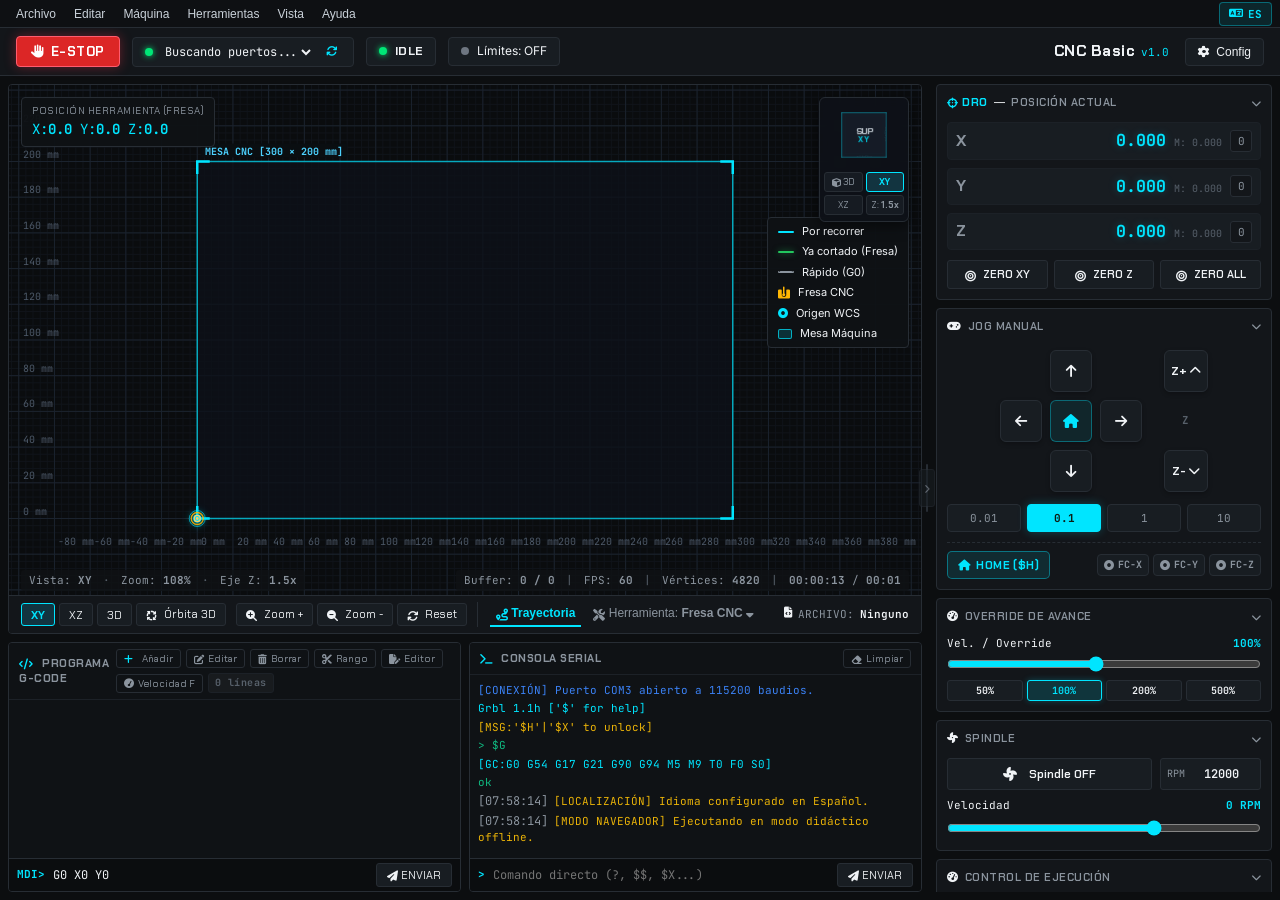
==== commit e8e78f8d: "Calibracion dinamica de pasos/mm, gestion de homing y fines de carrera, mejoras en interfaz y config" ====
--- a/gui/index.html
+++ b/gui/index.html
@@ -32,8 +32,8 @@
             title="RF-02 / C.U-02-01: Carga y parsea un archivo de código G (.nc, .gcode) desde disco"><i
               class="fa-solid fa-folder-open"></i> Abrir Archivo G-Code... <span class="shortcut">Ctrl+O</span></button>
           <button class="dropdown-item" id="btn-menu-load-sample"
-            title="Carga el programa de prueba didáctico de cajera mecanizada (pieza_01.nc)"><i
-              class="fa-solid fa-file-code"></i> Cargar pieza_01.nc (Demo)</button>
+            title="Carga el programa de prueba didáctico de corte láser (corte laser.nc)"><i
+              class="fa-solid fa-file-code"></i> Cargar corte laser.nc (Demo)</button>
           <div class="dropdown-divider"></div>
           <button class="dropdown-item" id="btn-menu-save-gcode"
             title="Guarda o exporta el programa de código G actual con sus modificaciones"><i
@@ -42,9 +42,6 @@
           <button class="dropdown-item" id="btn-menu-historial"
             title="RF-10 / C.U-06-03: Muestra el historial completo de trabajos, tiempos de ejecución y estado de las piezas"><i
               class="fa-solid fa-clock-rotate-left"></i> Historial de Trabajos Realizados</button>
-          <button class="dropdown-item" id="btn-menu-export-log"
-            title="RF-10 / C.U-06-04: Exporta el registro de eventos y telemetría de la sesión a archivo"><i
-              class="fa-solid fa-file-export"></i> Exportar Bitácora de Sesión</button>
         </div>
       </div>
 
@@ -351,7 +348,7 @@
           <div class="loaded-file-indicator">
             <i class="fa-solid fa-file-code file-icon"></i>
             <span class="file-label">ARCHIVO:</span>
-            <span class="file-name" id="lbl-loaded-filename">pieza_01.nc</span>
+            <span class="file-name" id="lbl-loaded-filename">Ninguno</span>
           </div>
         </div>
       </section>
@@ -509,7 +506,7 @@
 
               <button class="jog-btn jog-left" id="btn-jog-x-minus" title="X- Izquierda"><i
                   class="fa-solid fa-arrow-left"></i></button>
-              <div class="dpad-center-label">XY</div>
+              <button class="jog-btn jog-home-center" id="btn-jog-home" title="Home ($H): Regresar todos los ejes a casa con confirmación de finales de carrera"><i class="fa-solid fa-house"></i></button>
               <button class="jog-btn jog-right" id="btn-jog-x-plus" title="X+ Derecha"><i
                   class="fa-solid fa-arrow-right"></i></button>
 
@@ -537,6 +534,21 @@
             <button class="step-btn" data-step="10">10</button>
           </div>
 
+          <!-- Homing & Limit Switches Confirmation -->
+          <div class="jog-home-row">
+            <button type="button" class="btn-jog-home-action" id="btn-jog-home-all"
+              title="Ejecuta el ciclo de Homing ($H) regresando los ejes Z, X, Y a casa hasta activar y confirmar los finales de carrera">
+              <i class="fa-solid fa-house"></i> <span id="lbl-jog-home-btn">HOME ($H)</span>
+            </button>
+            <div class="jog-endstops-status" title="Estado de confirmación de finales de carrera por eje">
+              <span class="endstop-pill" id="fc-badge-x"><i class="fa-solid fa-circle-dot"></i> FC-X</span>
+              <span class="endstop-pill" id="fc-badge-y"><i class="fa-solid fa-circle-dot"></i> FC-Y</span>
+              <span class="endstop-pill" id="fc-badge-z"><i class="fa-solid fa-circle-dot"></i> FC-Z</span>
+            </div>
+          </div>
+          <div style="display:none">
+          </div>
+
         </div>
       </section>
 
@@ -554,7 +566,7 @@
               <span class="speed-txt">Vel. / Override</span>
               <span class="speed-val highlight-cyan" id="lbl-jog-vel">100%</span>
             </div>
-            <input type="range" class="speed-slider" id="slider-jog-speed" min="10" max="200" value="100" step="5"
+            <input type="range" class="speed-slider" id="slider-jog-speed" min="10" max="200" value="100" step="1"
               title="Modificador de velocidad y tiempo estimado (10% a 200%)">
             <div class="preset-feed-row">
               <button type="button" class="btn-preset-feed" data-feed-pct="50">50%</button>
@@ -687,6 +699,9 @@
           </button>
           <button class="cfg-tab-btn" data-target="cfg-tab-maquina">
             <i class="fa-solid fa-microchip tab-icon"></i> Info de la Máquina
+          </button>
+          <button class="cfg-tab-btn" data-target="cfg-tab-calibracion">
+            <i class="fa-solid fa-ruler-combined tab-icon"></i> Calibración de Pasos
           </button>
           <button class="cfg-tab-btn" data-target="cfg-tab-emisor">
             <i class="fa-solid fa-tower-broadcast tab-icon"></i> Ajustes Emisor
@@ -828,16 +843,25 @@
               </div>
             </div>
 
+          </div>
+
+          <!-- 2.5 Asistente Didáctico de Calibración de Pasos/mm -->
+          <div class="cfg-panel" id="cfg-tab-calibracion">
+            <h3 class="panel-section-title"><i class="fa-solid fa-ruler-combined"></i> Asistente de Calibración de Pasos/mm ($100, $101, $102)</h3>
             <!-- Asistente Didáctico de Calibración de Pasos/mm -->
             <div class="calibration-box mt-3" id="box-calibracion-pasos"
               style="background: rgba(0, 229, 255, 0.05); border: 1px solid rgba(0, 229, 255, 0.25); border-radius: 6px; padding: 12px; margin-top: 15px;">
-              <h4 style="margin: 0 0 8px 0; font-size: 0.88rem; color: var(--cyan-primary);"><i
-                  class="fa-solid fa-calculator"></i> Asistente de Calibración de Pasos/mm ($100, $101, $102)</h4>
+
+
               <p class="form-help" style="margin-bottom: 10px;">Si al ordenar mover 100 mm la máquina se desplaza una
                 distancia diferente, calcula el valor exacto aquí:</p>
               <div class="form-grid" style="grid-template-columns: 1fr 1fr 1fr; gap: 10px;">
                 <div class="form-group">
                   <label>Eje a Calibrar:</label>
+                  <div style="display: flex; align-items: center; justify-content: space-between; gap: 6px; margin-bottom: 5px;">
+                    <span id="lbl-calib-pasos-base" style="font-size: 0.72rem; color: var(--text-muted); white-space: nowrap;">Base ($100):</span>
+                    <input type="number" class="form-control" id="calib-pasos-base" value="250.000" step="0.001" min="0.001" style="padding: 2px 6px; height: 24px; width: 95px; font-size: 0.76rem; font-family: var(--font-mono);" title="Pasos/mm actuales con los que se traza la línea de prueba">
+                  </div>
                   <select class="form-control" id="calib-eje">
                     <option value="X">Eje X ($100)</option>
                     <option value="Y">Eje Y ($101)</option>
@@ -846,17 +870,60 @@
                 </div>
                 <div class="form-group">
                   <label>Distancia Comandada (mm):</label>
-                  <input type="number" class="form-control" id="calib-dist-comandada" value="100.0" step="0.1">
+                  <input type="number" class="form-control" id="calib-dist-comandada" value="50.0" step="0.1">
+                  <div style="display: flex; gap: 4px; margin-top: 5px;">
+                    <button type="button" class="btn-secondary-action btn-calib-preset" data-dist="10" style="padding: 2px 7px; font-size: 0.72rem;">10 mm</button>
+                    <button type="button" class="btn-secondary-action btn-calib-preset" data-dist="20" style="padding: 2px 7px; font-size: 0.72rem;">20 mm</button>
+                    <button type="button" class="btn-secondary-action btn-calib-preset" data-dist="50" style="padding: 2px 7px; font-size: 0.72rem;">50 mm</button>
+                    <button type="button" class="btn-secondary-action btn-calib-preset" data-dist="100" style="padding: 2px 7px; font-size: 0.72rem;">100 mm</button>
+                  </div>
                 </div>
                 <div class="form-group">
                   <label>Distancia Real Medida (mm):</label>
-                  <input type="number" class="form-control" id="calib-dist-real" value="100.0" step="0.05">
+                  <input type="number" class="form-control" id="calib-dist-real" value="50.0" step="0.05">
+                  <small id="lbl-preview-calibracion" style="display: block; margin-top: 5px; font-family: var(--font-mono); font-size: 0.74rem; color: var(--cyan-primary);"></small>
                 </div>
               </div>
               <div style="display: flex; align-items: center; justify-content: space-between; margin-top: 10px;">
-                <button type="button" class="btn-secondary-action" id="btn-calcular-pasos"
-                  style="padding: 6px 14px; font-size: 0.8rem;"><i class="fa-solid fa-arrows-rotate"></i> Calcular y
-                  Aplicar</button>
+              </div>
+              <div class="form-grid" style="grid-template-columns: 1fr 1fr; gap: 10px; margin-top: 10px;">
+                <div class="form-group">
+                  <label>Velocidad de Avance del Trazo (F mm/min):</label>
+                  <input type="number" class="form-control" id="calib-feed" value="600" step="50" min="10" max="5000">
+                  <div style="display: flex; gap: 4px; margin-top: 5px;">
+                    <button type="button" class="btn-secondary-action btn-calib-feed-preset" data-feed="100" style="padding: 2px 7px; font-size: 0.72rem;">100</button>
+                    <button type="button" class="btn-secondary-action btn-calib-feed-preset" data-feed="300" style="padding: 2px 7px; font-size: 0.72rem;">300</button>
+                    <button type="button" class="btn-secondary-action btn-calib-feed-preset" data-feed="600" style="padding: 2px 7px; font-size: 0.72rem;">600</button>
+                    <button type="button" class="btn-secondary-action btn-calib-feed-preset" data-feed="1000" style="padding: 2px 7px; font-size: 0.72rem;">1000 mm/min</button>
+                  </div>
+                </div>
+                <div class="form-group">
+                  <label id="lbl-calib-tool-speed">Potencia / Velocidad de Herramienta (% Luz / RPM):</label>
+                  <input type="number" class="form-control" id="calib-tool-speed" value="100" step="5" min="1" max="24000">
+                  <div style="display: flex; gap: 4px; margin-top: 5px;">
+                    <button type="button" class="btn-secondary-action btn-calib-power-preset" data-power="25" style="padding: 2px 7px; font-size: 0.72rem;">25%</button>
+                    <button type="button" class="btn-secondary-action btn-calib-power-preset" data-power="50" style="padding: 2px 7px; font-size: 0.72rem;">50%</button>
+                    <button type="button" class="btn-secondary-action btn-calib-power-preset" data-power="80" style="padding: 2px 7px; font-size: 0.72rem;">80%</button>
+                    <button type="button" class="btn-secondary-action btn-calib-power-preset" data-power="100" style="padding: 2px 7px; font-size: 0.72rem;">100%</button>
+                  </div>
+                </div>
+              </div>
+              <div style="display: flex; flex-wrap: wrap; align-items: center; justify-content: space-between; gap: 10px; margin-top: 10px; padding-top: 8px; border-top: 1px solid rgba(0, 229, 255, 0.15);">
+                <label style="display: flex; align-items: center; gap: 6px; font-size: 0.78rem; color: var(--text-bright); cursor: pointer;">
+                  <input type="checkbox" id="calib-usar-herramienta" checked>
+                  <span>Activar herramienta al trazar (Láser / Lápiz / Fresa) para marcar la línea a medir</span>
+                </label>
+                <div style="display: flex; gap: 8px; align-items: center;">
+                  <button type="button" class="btn-primary-save" id="btn-calib-trazar" style="padding: 6px 12px; font-size: 0.78rem;"><i class="fa-solid fa-ruler-horizontal"></i> 1. Trazar Línea de Prueba</button>
+                  <button type="button" class="btn-secondary-action" id="btn-calib-regresar" style="padding: 6px 10px; font-size: 0.78rem;" title="Regresar el eje al punto inicial (0 mm)"><i class="fa-solid fa-rotate-left"></i> Regresar a 0</button>
+                </div>
+              </div>
+              <div style="display: flex; align-items: center; justify-content: space-between; margin-top: 10px;">
+              </div>
+              <div style="display: flex; flex-wrap: wrap; align-items: center; justify-content: space-between; gap: 10px; margin-top: 10px;">
+                <button type="button" class="btn-secondary-action" id="btn-calcular-pasos" style="padding: 6px 14px; font-size: 0.8rem; flex-shrink: 0; white-space: nowrap;"><i class="fa-solid fa-arrows-rotate"></i> 2. Calcular y Aplicar</button>
+
+
                 <span id="lbl-resultado-calibracion"
                   style="font-family: var(--font-mono); font-size: 0.82rem; color: var(--green-start);"></span>
               </div>
@@ -2456,7 +2523,7 @@
               <div class="tutorial-tip-card">
                 <h4><i class="fa-solid fa-plug text-cyan"></i> Detección Automática (Hot-Plug)</h4>
                 <p>El sistema escanea periódicamente los puertos COM disponibles. Al conectar el cable USB del CNC, el
-                  enlace se activa automáticamente.</p>
+                  puerto aparece en la lista. Selecciona el puerto COM para iniciar la conexión.</p>
               </div>
               <div class="tutorial-tip-card">
                 <h4><i class="fa-solid fa-laptop-code text-cyan"></i> Modo Virtual Didáctico</h4>
--- a/gui/styles.css
+++ b/gui/styles.css
@@ -1815,6 +1815,97 @@
   box-shadow: 0 0 10px var(--cyan-glow);
 }
 
+.jog-home-center {
+  background-color: rgba(0, 229, 255, 0.08);
+  border-color: rgba(0, 229, 255, 0.35);
+  color: var(--cyan-primary);
+}
+
+.jog-home-center:hover {
+  background-color: rgba(0, 229, 255, 0.2);
+  border-color: var(--cyan-primary);
+  color: #ffffff;
+}
+
+.jog-home-row {
+  display: flex;
+  align-items: center;
+  justify-content: space-between;
+  gap: 8px;
+  margin-top: 8px;
+  padding-top: 8px;
+  border-top: 1px dashed var(--border-color);
+}
+
+.btn-jog-home-action {
+  display: inline-flex;
+  align-items: center;
+  justify-content: center;
+  gap: 6px;
+  background-color: rgba(0, 229, 255, 0.1);
+  border: 1px solid rgba(0, 229, 255, 0.4);
+  color: var(--cyan-primary);
+  padding: 6px 10px;
+  border-radius: 5px;
+  font-family: var(--font-display);
+  font-size: 11px;
+  font-weight: 700;
+  letter-spacing: 0.4px;
+  cursor: pointer;
+  transition: all 0.15s ease;
+  white-space: nowrap;
+}
+
+.btn-jog-home-action:hover {
+  background-color: var(--cyan-primary);
+  color: #081217;
+  box-shadow: 0 0 10px var(--cyan-glow);
+}
+
+.btn-jog-home-action.is-homing,
+.jog-home-center.is-homing {
+  background-color: rgba(245, 158, 11, 0.2);
+  border-color: #f59e0b;
+  color: #fbbf24;
+  box-shadow: 0 0 10px rgba(245, 158, 11, 0.35);
+}
+
+.jog-endstops-status {
+  display: flex;
+  align-items: center;
+  gap: 4px;
+  flex-wrap: wrap;
+  justify-content: flex-end;
+}
+
+.endstop-pill {
+  display: inline-flex;
+  align-items: center;
+  gap: 4px;
+  padding: 3px 6px;
+  border-radius: 4px;
+  background-color: var(--bg-card);
+  border: 1px solid var(--border-color);
+  color: var(--text-muted);
+  font-family: var(--font-mono);
+  font-size: 10px;
+  font-weight: 700;
+  transition: all 0.2s ease;
+}
+
+.endstop-pill.searching {
+  background-color: rgba(245, 158, 11, 0.15);
+  border-color: #f59e0b;
+  color: #fbbf24;
+}
+
+.endstop-pill.confirmed {
+  background-color: rgba(16, 185, 129, 0.16);
+  border-color: #10b981;
+  color: #34d399;
+  box-shadow: 0 0 8px rgba(16, 185, 129, 0.25);
+}
+
 /* Speed Slider */
 .jog-speed-control {
   margin-top: 8px;
@@ -3098,6 +3189,11 @@
 .btn-spindle-toggle.active i.spindle-icon {
   color: var(--gold-tool);
   animation: spin-fan 0.8s infinite linear;
+}
+
+/* El diodo láser indica actividad sin girar como el ventilador del husillo. */
+.btn-spindle-toggle.modo-laser.active i.spindle-icon {
+  animation: none;
 }
 
 @keyframes spin-fan {
@@ -3761,3 +3857,8 @@
 }
 
 
+
+/* Indicador de límites: clicable y resaltado cuando los límites duros están activos */
+.pill-limits { cursor: pointer; transition: border-color .15s, background .15s; }
+.pill-limits.limits-on { border-color: #00e676; background: rgba(0, 230, 118, 0.10); }
+.pill-limits.limits-on .limits-label { color: #00e676; font-weight: 600; }
